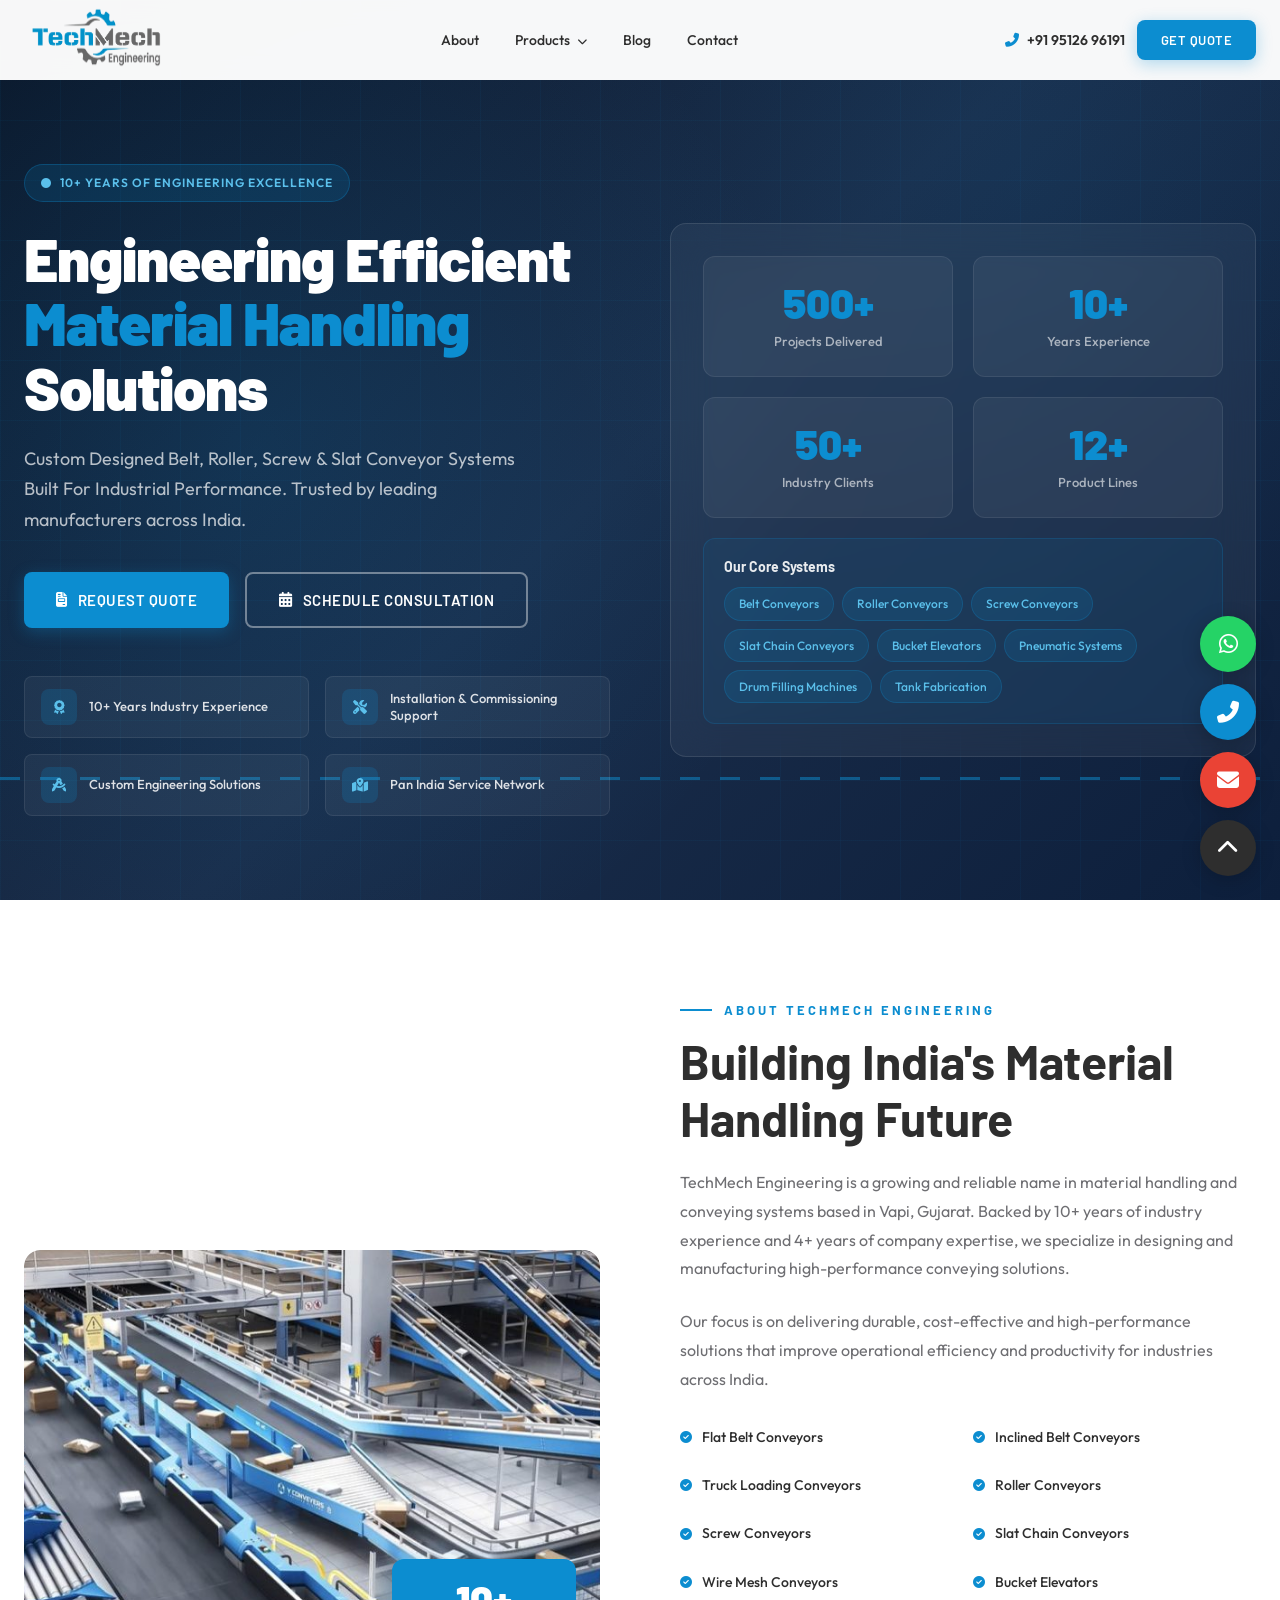
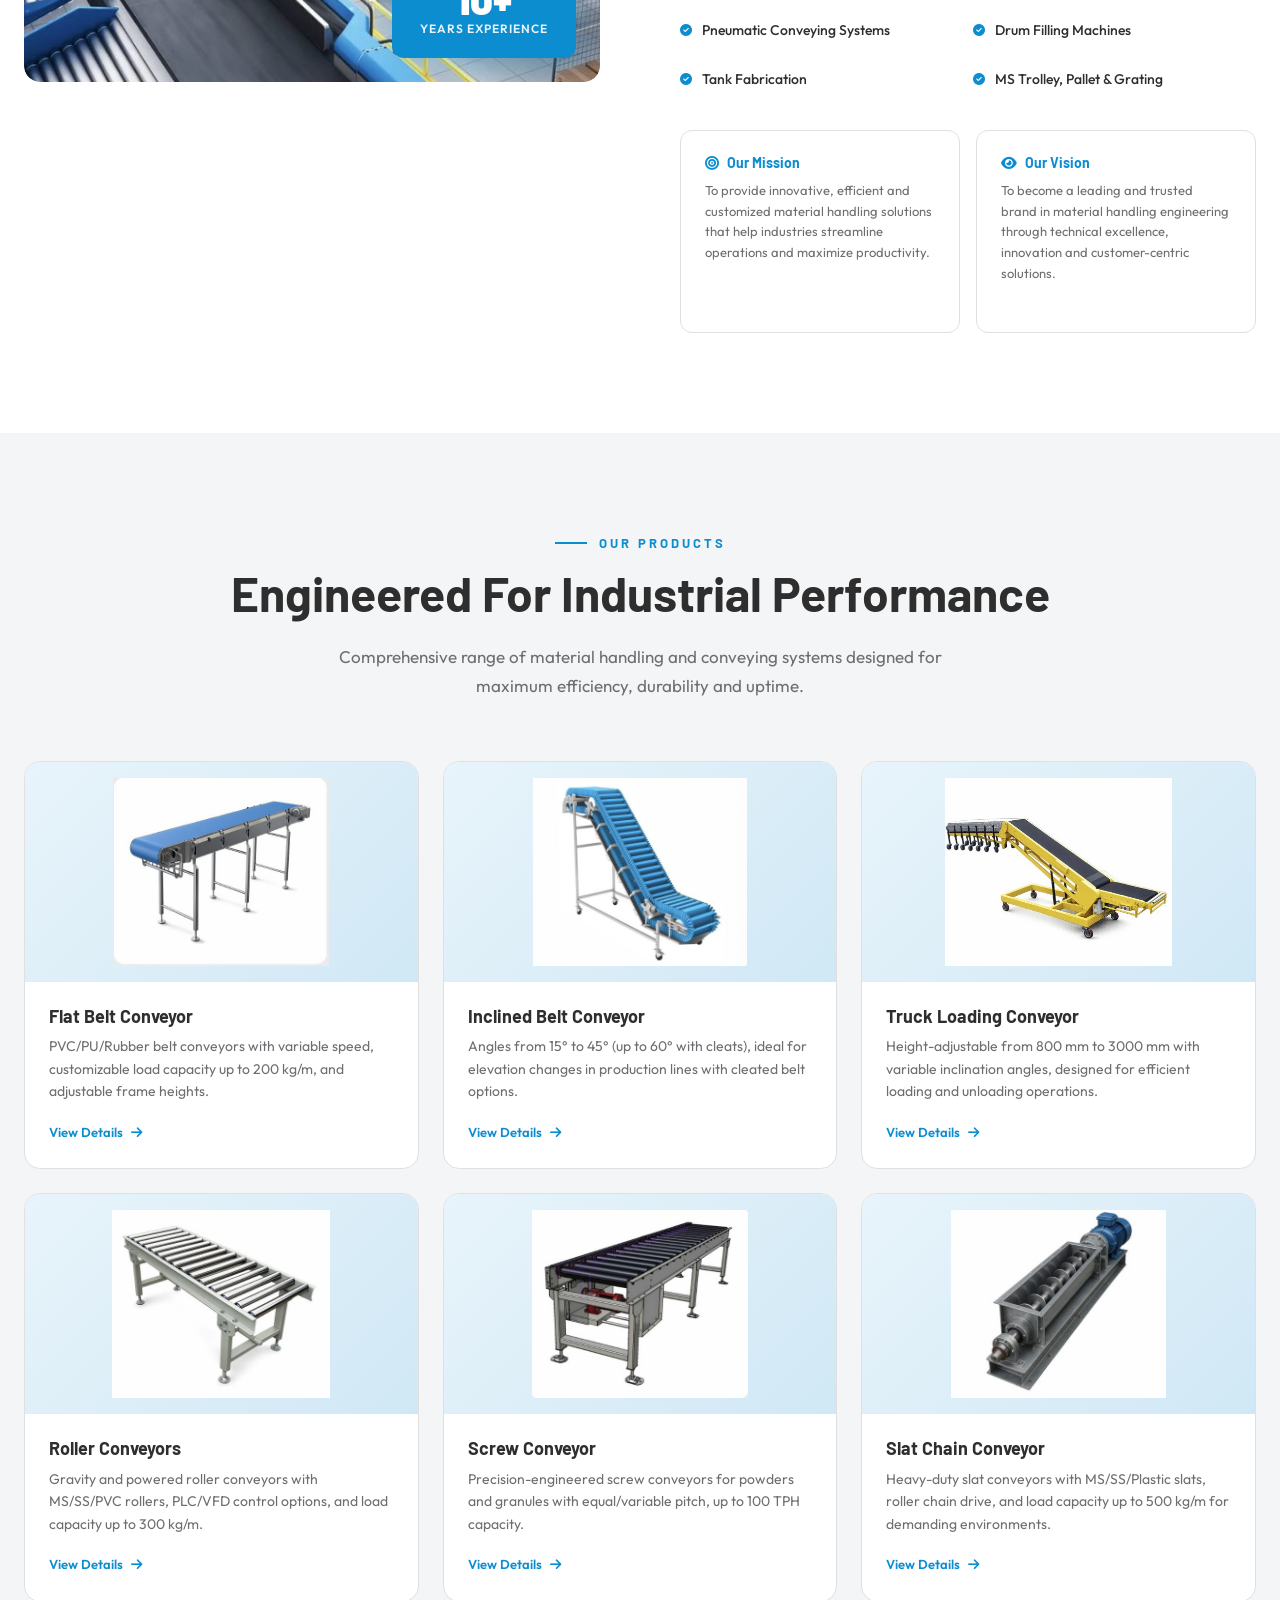
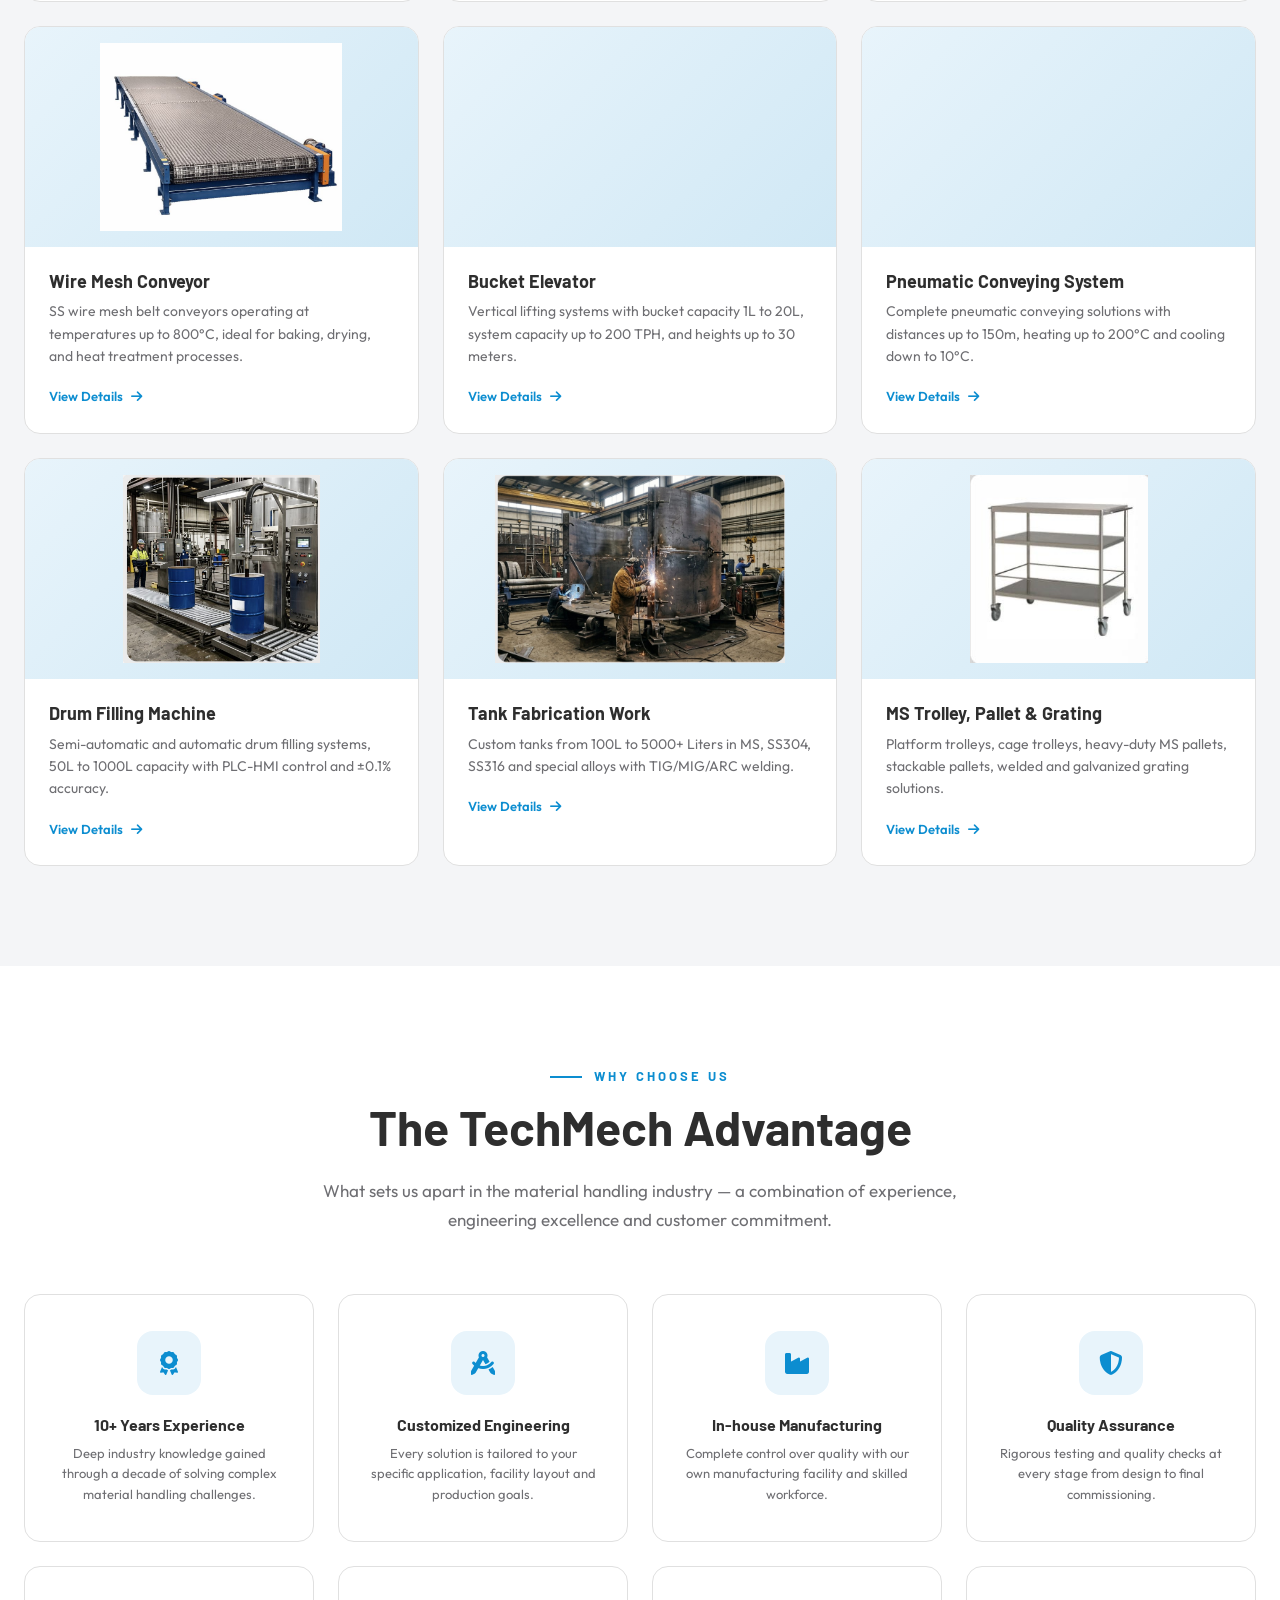
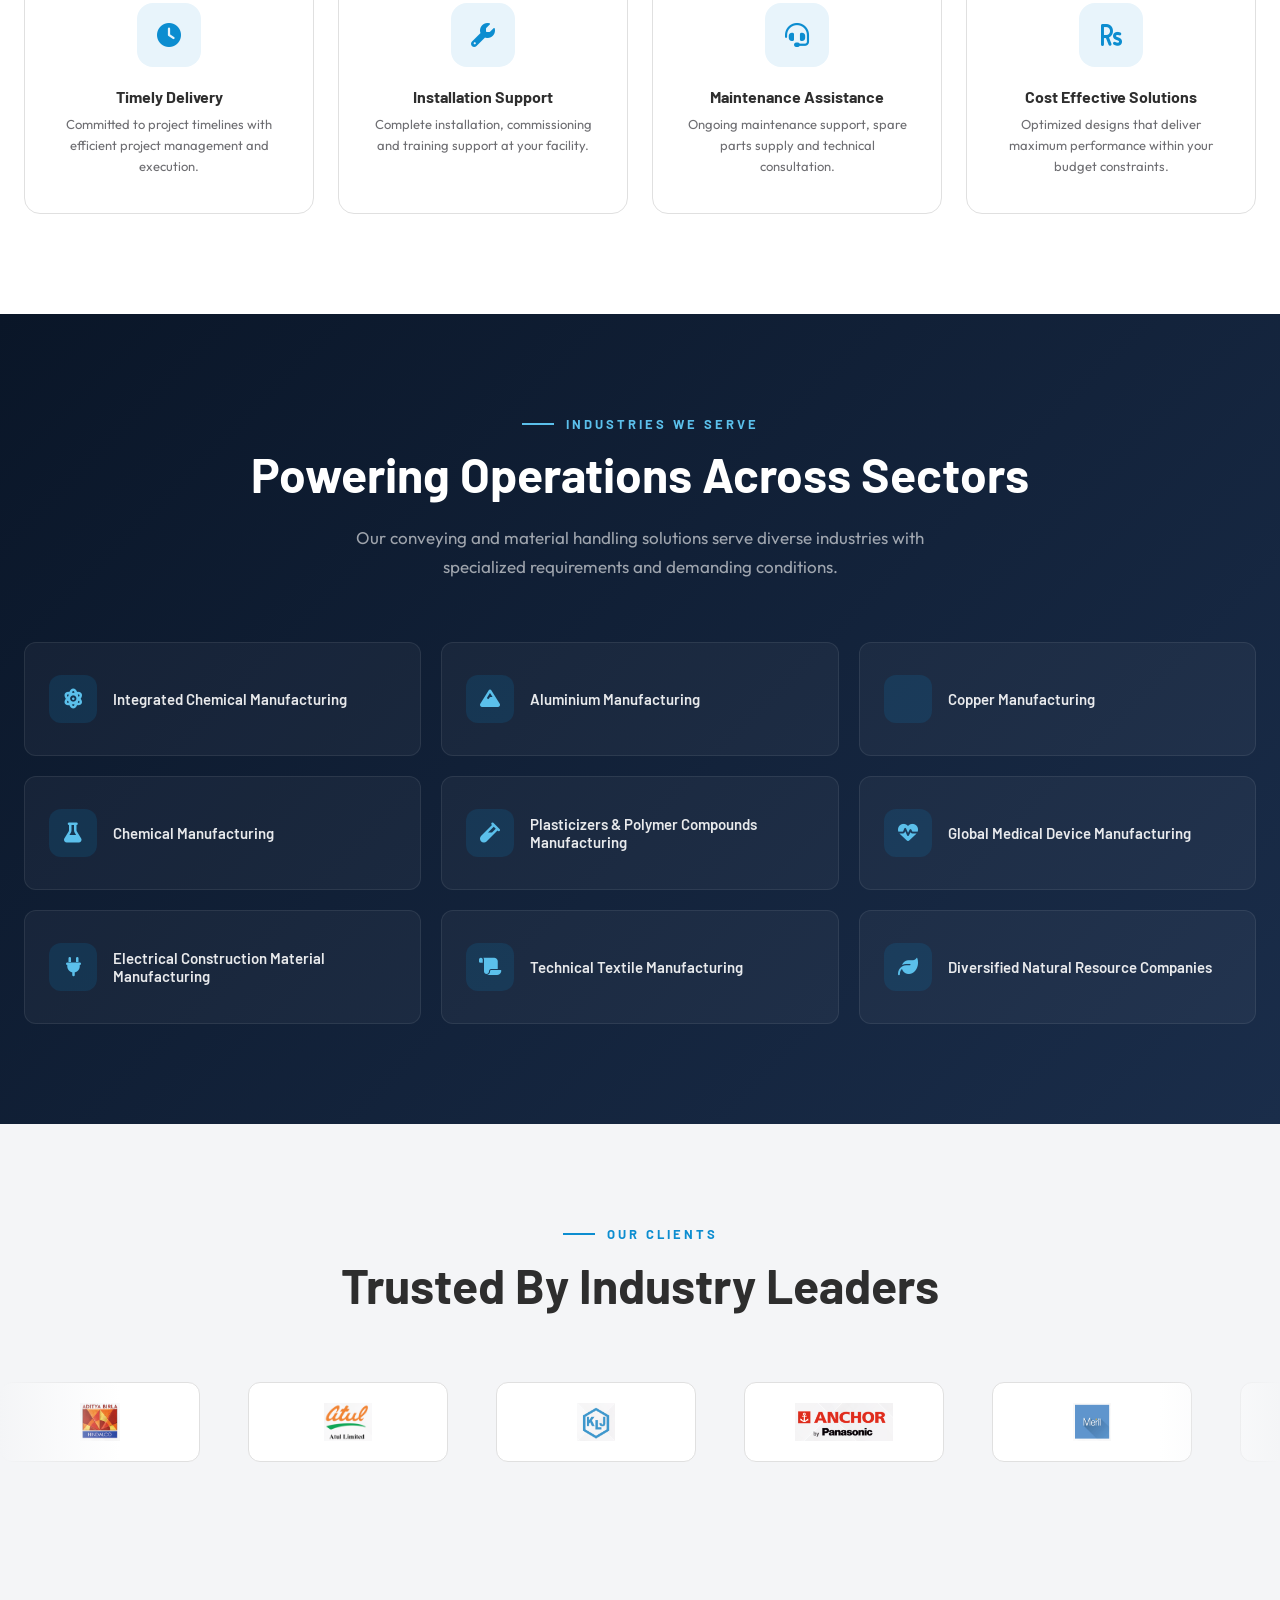
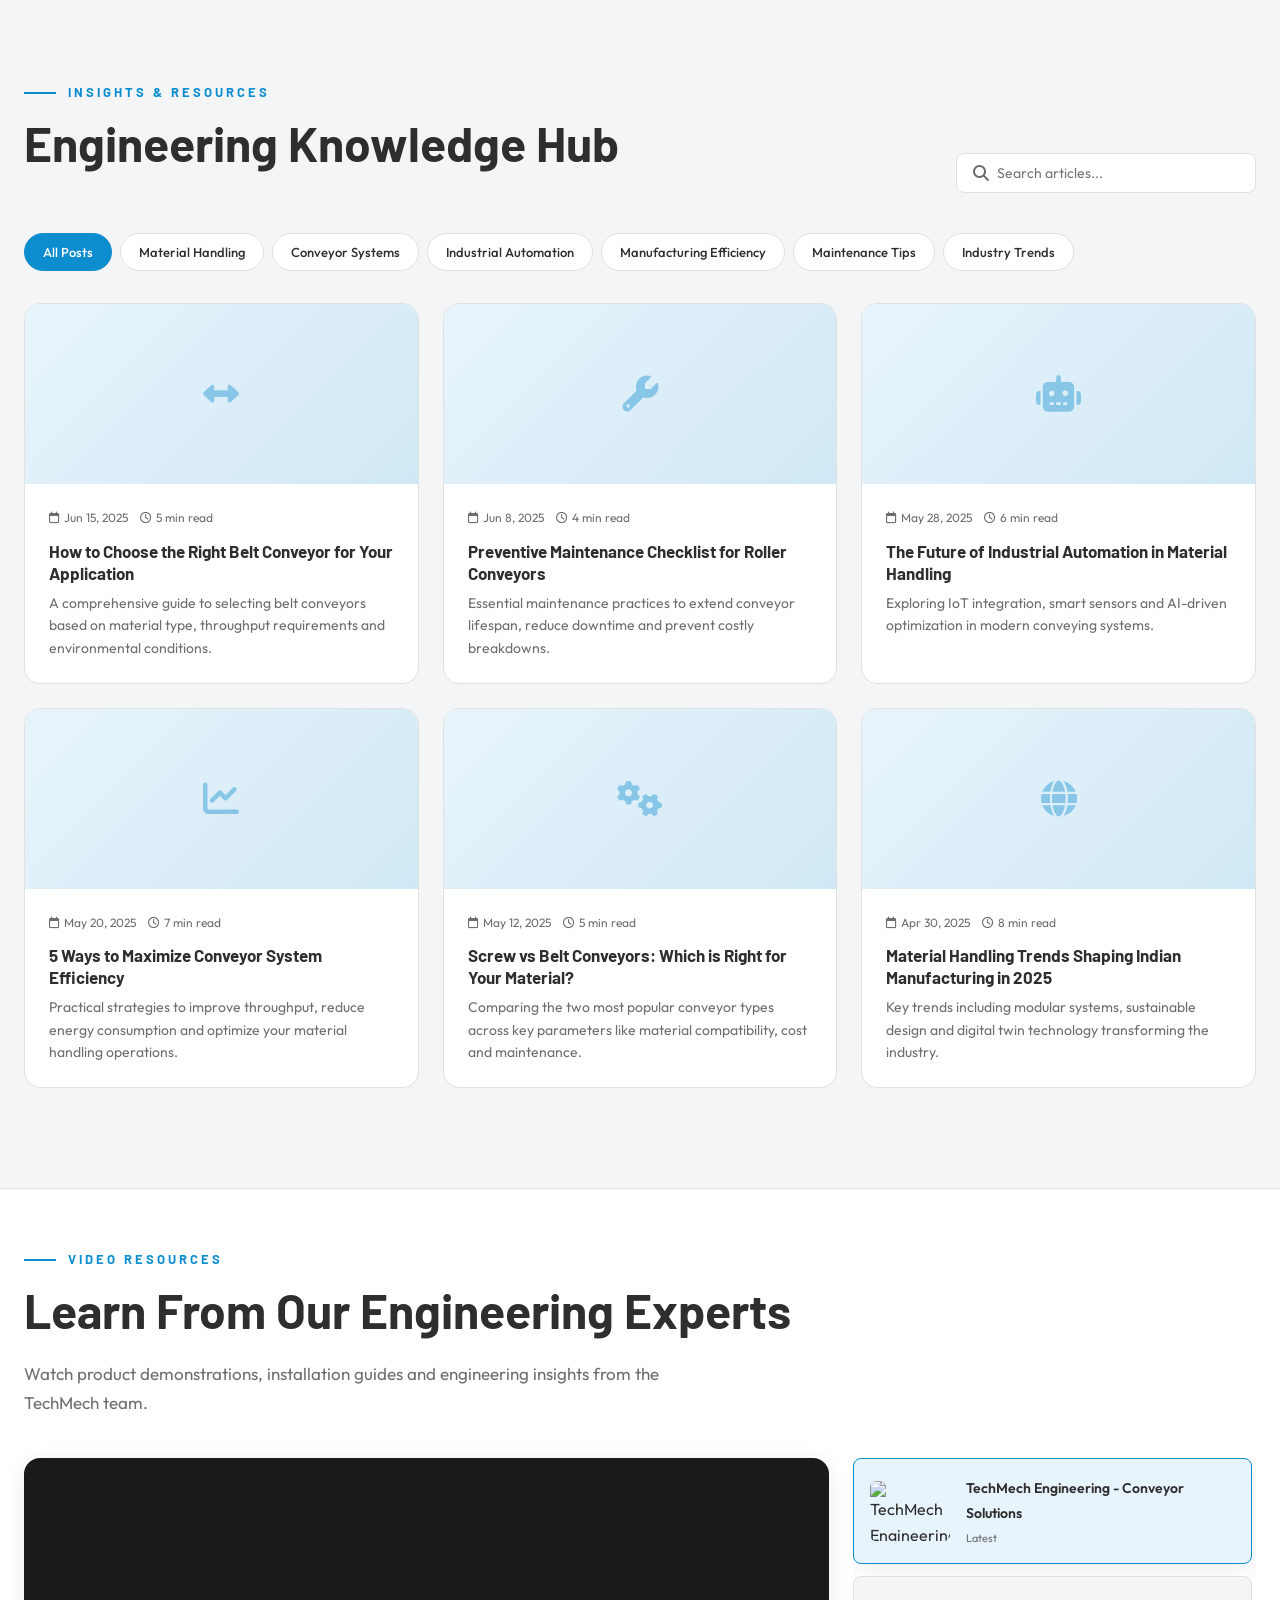
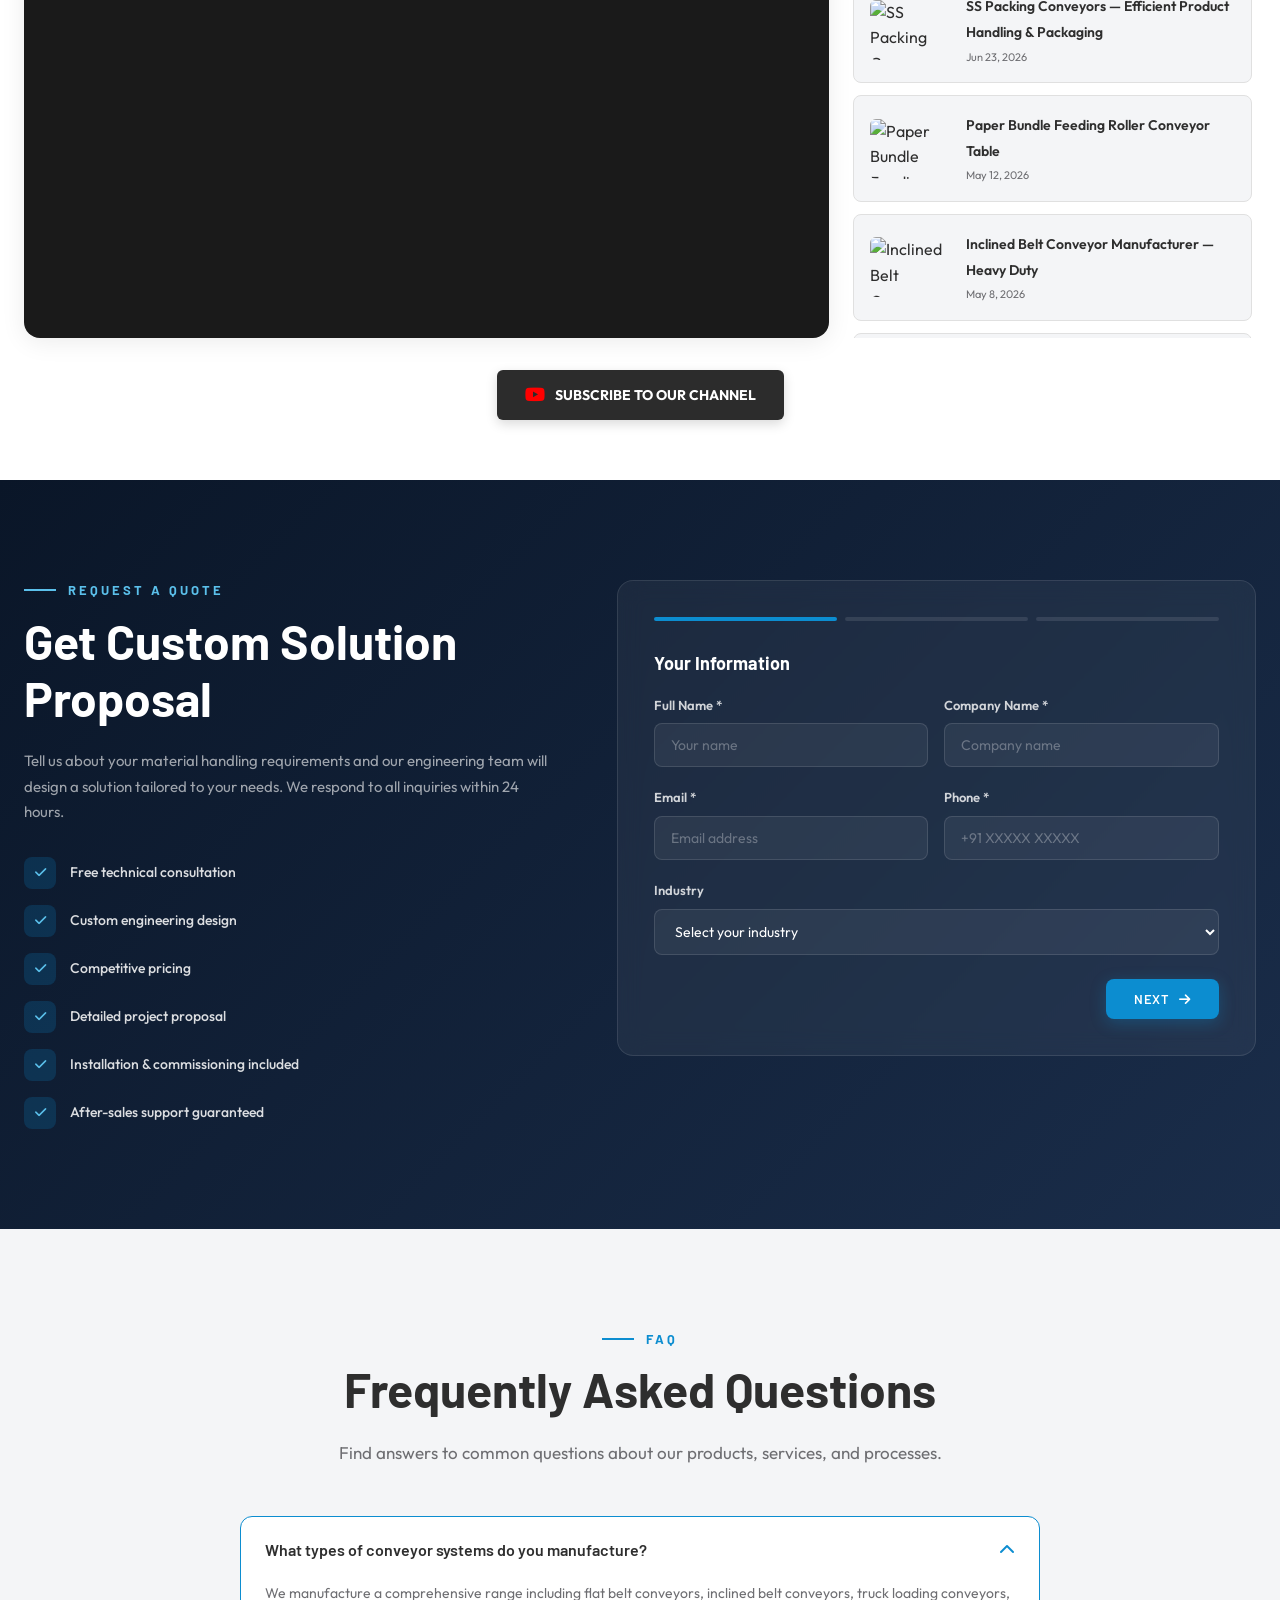
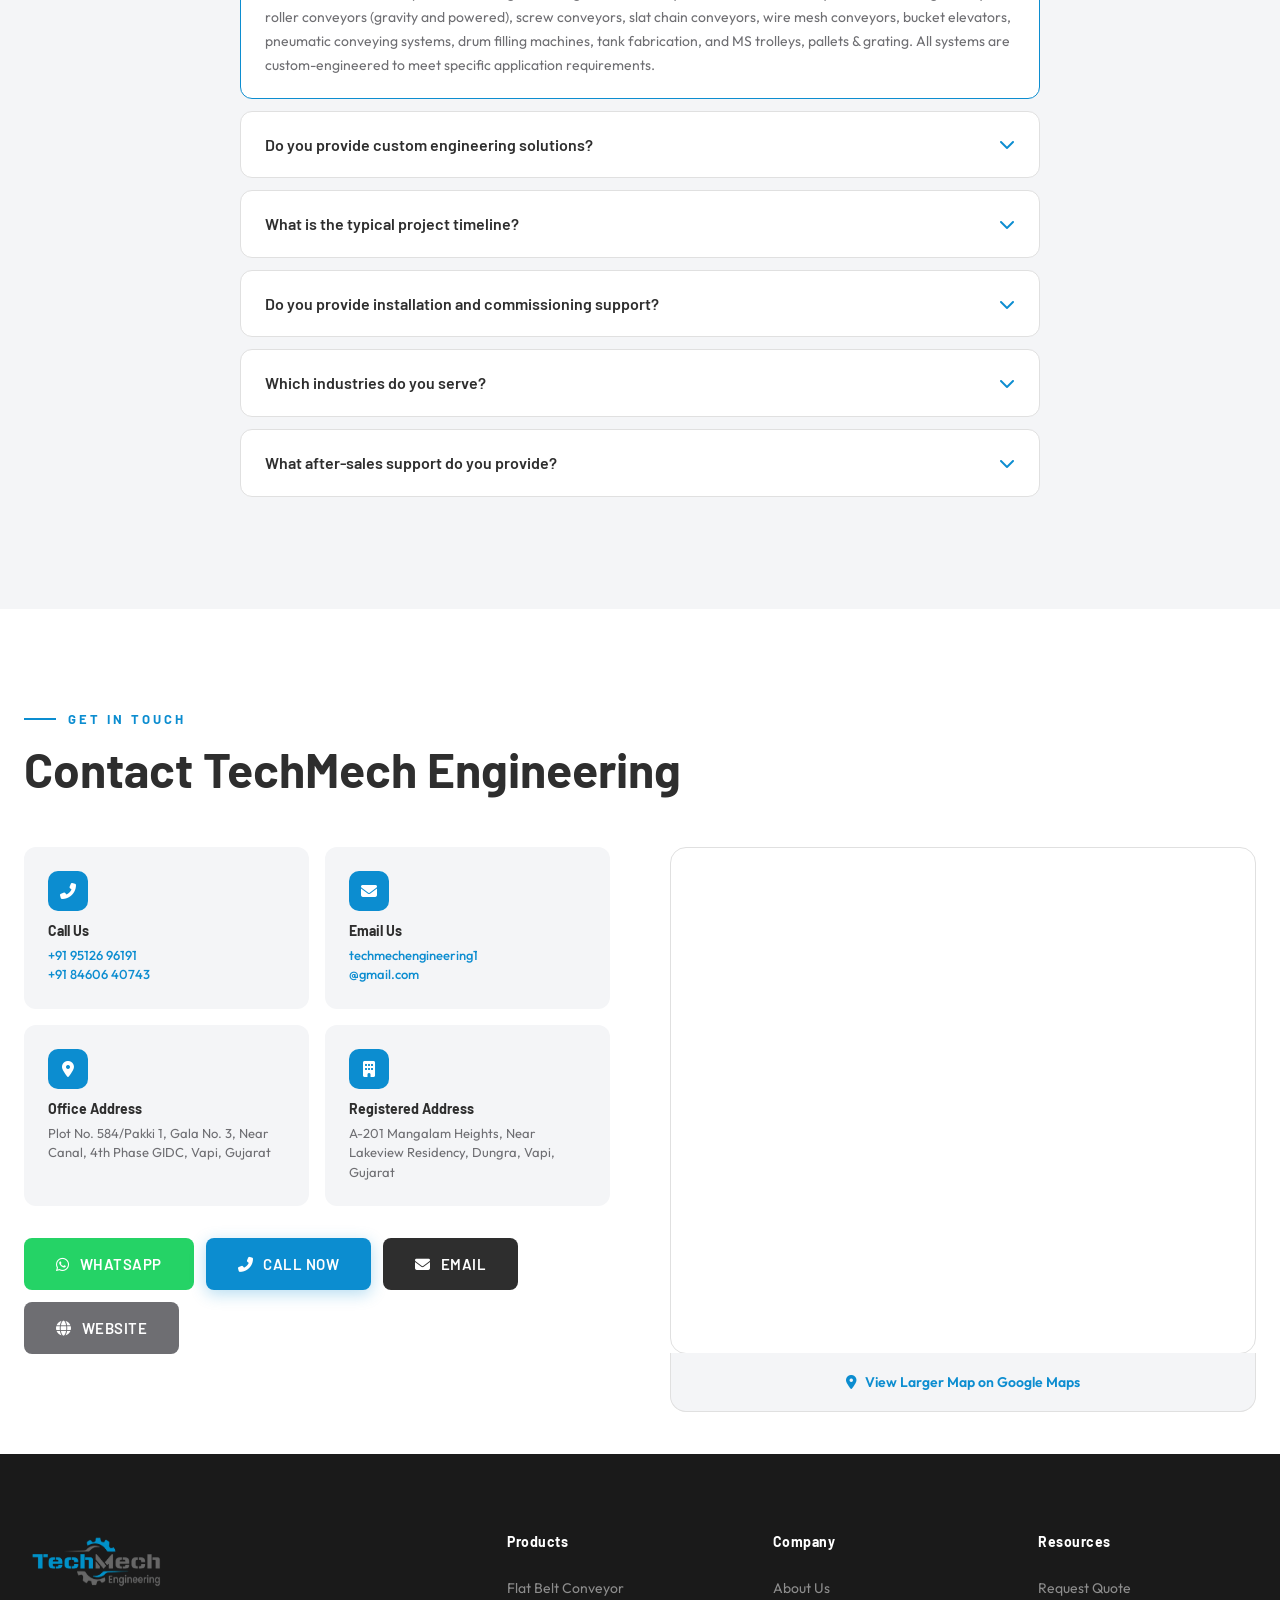
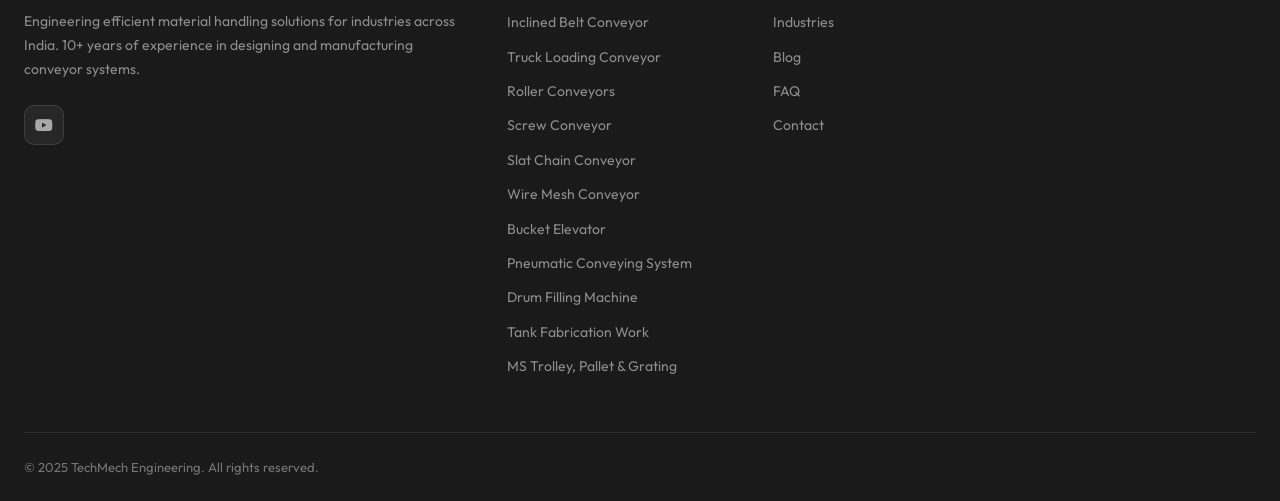
==== index.html @ bc567181 "Add Vercel config; fix quote form backend for Vercel deployment The quote form was wired to Netlify " ====
<!DOCTYPE html>
<html lang="en">
<head>
<meta charset="UTF-8">
<meta name="viewport" content="width=device-width, initial-scale=1.0">
<meta name="description" content="TechMech Engineering - Leading manufacturer of belt, roller, screw & slat conveyor systems. 10+ years experience in material handling solutions. Based in Vapi, Gujarat.">
<meta name="keywords" content="conveyor systems, belt conveyor, roller conveyor, screw conveyor, material handling, industrial automation, Vapi Gujarat">
<title>TechMech Engineering | Efficiency In Every Move | Material Handling Solutions</title>
<link rel="canonical" href="https://www.techmechengineering.co.in/">
<meta property="og:type" content="website">
<meta property="og:title" content="TechMech Engineering | Efficiency In Every Move | Material Handling Solutions">
<meta property="og:description" content="Leading manufacturer of belt, roller, screw & slat conveyor systems. 10+ years experience in material handling solutions. Based in Vapi, Gujarat.">
<meta property="og:url" content="https://www.techmechengineering.co.in/">
<meta property="og:image" content="https://www.techmechengineering.co.in/images/about.jpg">
<meta property="og:site_name" content="TechMech Engineering">
<meta name="twitter:card" content="summary_large_image">
<meta name="twitter:title" content="TechMech Engineering | Efficiency In Every Move | Material Handling Solutions">
<meta name="twitter:description" content="Leading manufacturer of belt, roller, screw & slat conveyor systems. 10+ years experience in material handling solutions. Based in Vapi, Gujarat.">
<meta name="twitter:image" content="https://www.techmechengineering.co.in/images/about.jpg">
<link rel="icon" type="image/x-icon" href="favicon.ico">
<link rel="icon" type="image/png" sizes="32x32" href="favicon-32x32.png">
<link rel="icon" type="image/png" sizes="16x16" href="favicon-16x16.png">
<link rel="apple-touch-icon" sizes="180x180" href="apple-touch-icon.png">
<link rel="preconnect" href="https://fonts.googleapis.com">
<link rel="preconnect" href="https://fonts.gstatic.com" crossorigin>
<link href="https://fonts.googleapis.com/css2?family=Barlow:wght@400;500;600;700;800;900&family=Outfit:wght@300;400;500;600;700&display=swap" rel="stylesheet">
<link rel="stylesheet" href="https://cdnjs.cloudflare.com/ajax/libs/font-awesome/6.5.1/css/all.min.css">
<script type="application/ld+json">
{
  "@context": "https://schema.org",
  "@type": "Organization",
  "name": "TechMech Engineering",
  "url": "https://www.techmechengineering.co.in",
  "logo": "https://www.techmechengineering.co.in/images/logo.png",
  "description": "Manufacturer of material handling and conveying systems",
  "address": {
    "@type": "PostalAddress",
    "streetAddress": "Plot No. 584/Pakki 1, Gala No. 3, Near Canal, 4th Phase GIDC",
    "addressLocality": "Vapi",
    "addressRegion": "Gujarat",
    "addressCountry": "IN"
  },
  "contactPoint": {
    "@type": "ContactPoint",
    "telephone": "+91-9512696191",
    "contactType": "sales",
    "email": "techmechengineering1@gmail.com"
  },
  "sameAs": [
    "https://youtube.com/@techmechengineering-1"
  ]
}
</script>
<style>
:root{--primary:#0C8DD0;--primary-dark:#0a7ab5;--primary-light:#e8f4fb;--secondary:#6E6E72;--light-bg:#F4F5F7;--dark:#2E2E2E;--darker:#1a1a1a;--white:#FFFFFF;--border:#e0e0e0;--shadow:0 4px 24px rgba(0,0,0,.08);--shadow-lg:0 12px 48px rgba(0,0,0,.12);--radius:8px;--radius-lg:16px;--transition:.3s cubic-bezier(.4,0,.2,1);--font-heading:'Barlow',sans-serif;--font-body:'Outfit',sans-serif}
*,*::before,*::after{box-sizing:border-box;margin:0;padding:0}
html{scroll-behavior:smooth;scroll-padding-top:80px}
body{font-family:var(--font-body);color:var(--dark);background:var(--white);line-height:1.6;overflow-x:hidden;-webkit-font-smoothing:antialiased}
img{max-width:100%;display:block}a{text-decoration:none;color:inherit}ul{list-style:none}
h1,h2,h3,h4,h5,h6{font-family:var(--font-heading);font-weight:700;line-height:1.2}
.container{max-width:1280px;margin:0 auto;padding:0 24px}
.section{padding:100px 0}
.section-label{font-family:var(--font-heading);font-size:13px;font-weight:700;letter-spacing:3px;text-transform:uppercase;color:var(--primary);margin-bottom:12px;display:flex;align-items:center;gap:12px}
.section-label::before{content:'';width:32px;height:2px;background:var(--primary)}
.section-title{font-size:clamp(32px,4vw,48px);color:var(--dark);margin-bottom:20px}
.section-desc{font-size:17px;color:var(--secondary);max-width:640px;line-height:1.7}
.btn{display:inline-flex;align-items:center;gap:10px;padding:14px 32px;font-family:var(--font-heading);font-size:15px;font-weight:600;letter-spacing:.5px;border:none;border-radius:var(--radius);cursor:pointer;transition:var(--transition);text-transform:uppercase}
.btn-primary{background:var(--primary);color:var(--white);box-shadow:0 4px 16px rgba(12,141,208,.3)}
.btn-primary:hover{background:var(--primary-dark);transform:translateY(-2px);box-shadow:0 8px 24px rgba(12,141,208,.4)}
.btn-outline{background:transparent;color:var(--white);border:2px solid rgba(255,255,255,.4)}
.btn-outline:hover{background:rgba(255,255,255,.1);border-color:var(--white)}
.btn-dark{background:var(--dark);color:var(--white)}.btn-dark:hover{background:var(--darker);transform:translateY(-2px)}
@keyframes fadeInUp{from{opacity:0;transform:translateY(40px)}to{opacity:1;transform:translateY(0)}}
@keyframes slideInLeft{from{opacity:0;transform:translateX(-60px)}to{opacity:1;transform:translateX(0)}}
@keyframes slideInRight{from{opacity:0;transform:translateX(60px)}to{opacity:1;transform:translateX(0)}}
@keyframes conveyorMove{from{background-position:0 0}to{background-position:40px 0}}
@keyframes scrollLogos{0%{transform:translateX(0)}100%{transform:translateX(-50%)}}
.reveal{opacity:0;transform:translateY(40px);transition:opacity .8s ease,transform .8s ease}.reveal.active{opacity:1;transform:translateY(0)}
.skip-link{position:absolute;left:-9999px;top:0;background:var(--primary);color:#fff;padding:12px 20px;z-index:2000;border-radius:0 0 8px 0;font-family:var(--font-heading);font-weight:600}.skip-link:focus{left:0}

/* HEADER */
.header{position:fixed;top:0;left:0;right:0;z-index:1000;background:rgba(255,255,255,.97);backdrop-filter:blur(12px);border-bottom:1px solid transparent;transition:var(--transition);height:80px}
.header.scrolled{border-bottom-color:var(--border);box-shadow:0 2px 20px rgba(0,0,0,.06)}
.header-inner{display:flex;align-items:center;justify-content:space-between;height:80px;max-width:1280px;margin:0 auto;padding:0 24px}
.logo{display:flex;align-items:center;gap:12px}
.logo-icon{width:44px;height:44px;background:var(--primary);border-radius:8px;display:flex;align-items:center;justify-content:center;position:relative;overflow:hidden}
.logo-icon::after{content:'';position:absolute;bottom:0;left:0;right:0;height:4px;background:repeating-linear-gradient(90deg,var(--white) 0px,var(--white) 4px,transparent 4px,transparent 8px);animation:conveyorMove 1s linear infinite}
.logo-icon i{color:white;font-size:20px;z-index:1}
.logo-text{display:flex;flex-direction:column}
.logo-name{font-family:var(--font-heading);font-size:20px;font-weight:800;color:var(--dark);letter-spacing:-.5px;line-height:1.1}
.logo-tagline{font-size:10px;font-weight:600;letter-spacing:2px;text-transform:uppercase;color:var(--primary)}
.nav-links{display:flex;align-items:center;gap:4px}
.nav-links a{padding:8px 16px;font-size:14px;font-weight:500;color:var(--dark);border-radius:6px;transition:var(--transition);position:relative}
.nav-links a:hover{color:var(--primary);background:var(--primary-light)}
.nav-links .dropdown{position:relative}
.nav-links .dropdown-menu{position:absolute;top:100%;left:0;min-width:240px;background:var(--white);border-radius:var(--radius);box-shadow:var(--shadow-lg);padding:8px;opacity:0;visibility:hidden;transform:translateY(8px);transition:var(--transition);border:1px solid var(--border)}
.nav-links .dropdown:hover .dropdown-menu{opacity:1;visibility:visible;transform:translateY(0)}
.dropdown-menu a{display:flex;align-items:center;gap:10px;padding:10px 14px;font-size:13px;border-radius:6px}
.dropdown-menu a i{color:var(--primary);width:18px}
.header-cta{display:flex;align-items:center;gap:12px}
.header-cta .btn{padding:10px 24px;font-size:13px}
.header-phone{display:flex;align-items:center;gap:8px;font-size:14px;font-weight:600;color:var(--dark)}
.header-phone i{color:var(--primary)}
.mobile-toggle{display:none;background:none;border:none;font-size:24px;color:var(--dark);cursor:pointer}
.mobile-menu{display:none;position:fixed;top:80px;left:0;right:0;bottom:0;background:var(--white);z-index:999;padding:24px;overflow-y:auto}
.mobile-menu.active{display:block}
.mobile-menu a{display:block;padding:14px 0;font-size:16px;font-weight:500;border-bottom:1px solid var(--border)}

/* HERO */
.hero{position:relative;min-height:100vh;display:flex;align-items:center;background:linear-gradient(135deg,#0a1628 0%,#1a2d4a 50%,#0d1f3c 100%);overflow:hidden;padding-top:80px}
.hero-bg-pattern{position:absolute;inset:0;background-image:radial-gradient(circle at 20% 50%,rgba(12,141,208,.15) 0%,transparent 50%),radial-gradient(circle at 80% 20%,rgba(12,141,208,.08) 0%,transparent 40%)}
.hero-grid-lines{position:absolute;inset:0;background-image:linear-gradient(rgba(12,141,208,.05) 1px,transparent 1px),linear-gradient(90deg,rgba(12,141,208,.05) 1px,transparent 1px);background-size:60px 60px}
.hero-conveyor-line{position:absolute;bottom:120px;left:0;right:0;height:3px;background:repeating-linear-gradient(90deg,var(--primary) 0px,var(--primary) 20px,transparent 20px,transparent 40px);opacity:.3;animation:conveyorMove 2s linear infinite}
.hero-conveyor-line:nth-child(2){bottom:130px;opacity:.15;animation-duration:3s}
.hero-content{position:relative;z-index:2;max-width:1280px;margin:0 auto;padding:0 24px;display:grid;grid-template-columns:1fr 1fr;gap:60px;align-items:center}
.hero-text{animation:slideInLeft 1s ease forwards}
.hero-badge{display:inline-flex;align-items:center;gap:8px;background:rgba(12,141,208,.15);border:1px solid rgba(12,141,208,.3);padding:8px 16px;border-radius:50px;font-size:12px;font-weight:600;color:#5bc0eb;letter-spacing:1px;text-transform:uppercase;margin-bottom:24px}
.hero-badge i{font-size:10px}
.hero h1{font-size:clamp(36px,5vw,60px);font-weight:900;color:var(--white);line-height:1.08;margin-bottom:24px;letter-spacing:-1px}
.hero h1 span{color:var(--primary)}
.hero-sub{font-size:18px;color:rgba(255,255,255,.7);line-height:1.7;margin-bottom:36px;max-width:520px}
.hero-btns{display:flex;gap:16px;flex-wrap:wrap;margin-bottom:48px}
.hero-trust{display:grid;grid-template-columns:repeat(2,1fr);gap:16px}
.trust-item{display:flex;align-items:center;gap:12px;padding:12px 16px;background:rgba(255,255,255,.05);border:1px solid rgba(255,255,255,.08);border-radius:var(--radius);transition:var(--transition)}
.trust-item:hover{background:rgba(12,141,208,.1);border-color:rgba(12,141,208,.3)}
.trust-item i{width:36px;height:36px;display:flex;align-items:center;justify-content:center;background:rgba(12,141,208,.2);border-radius:8px;color:#5bc0eb;font-size:14px;flex-shrink:0}
.trust-item span{font-size:13px;font-weight:500;color:rgba(255,255,255,.85);line-height:1.3}
.hero-visual{position:relative;animation:slideInRight 1s ease forwards}
.hero-visual-card{background:rgba(255,255,255,.05);border:1px solid rgba(255,255,255,.1);border-radius:var(--radius-lg);padding:32px;backdrop-filter:blur(20px)}
.hero-stats{display:grid;grid-template-columns:1fr 1fr;gap:20px}
.stat-card{background:rgba(255,255,255,.05);border:1px solid rgba(255,255,255,.08);border-radius:12px;padding:24px;text-align:center;transition:var(--transition)}
.stat-card:hover{background:rgba(12,141,208,.1);transform:translateY(-4px)}
.stat-number{font-family:var(--font-heading);font-size:42px;font-weight:900;color:var(--primary);line-height:1;margin-bottom:8px}
.stat-label{font-size:13px;color:rgba(255,255,255,.6);font-weight:500}
.hero-equipment{margin-top:20px;padding:20px;background:rgba(12,141,208,.08);border:1px solid rgba(12,141,208,.2);border-radius:12px}
.hero-equipment h4{font-size:14px;color:rgba(255,255,255,.9);margin-bottom:12px}
.equipment-tags{display:flex;flex-wrap:wrap;gap:8px}
.equipment-tag{padding:6px 14px;background:rgba(12,141,208,.15);border:1px solid rgba(12,141,208,.25);border-radius:50px;font-size:12px;font-weight:500;color:#5bc0eb}

/* ABOUT */
.about{background:var(--white)}
.about-grid{display:grid;grid-template-columns:1fr 1fr;gap:80px;align-items:center}
.about-image{position:relative;border-radius:var(--radius-lg);overflow:hidden}
.about-img-placeholder{width:100%;aspect-ratio:4/3;background:linear-gradient(135deg,#e8f4fb 0%,#d0e8f5 100%);display:flex;flex-direction:column;align-items:center;justify-content:center;gap:16px;border-radius:var(--radius-lg)}
.about-img-placeholder i{font-size:64px;color:var(--primary);opacity:.5}
.about-img-placeholder span{font-size:14px;color:var(--secondary);font-weight:500}
.about-experience{position:absolute;bottom:24px;right:24px;background:var(--primary);color:var(--white);padding:20px 28px;border-radius:12px;text-align:center;box-shadow:0 8px 32px rgba(12,141,208,.3)}
.about-experience .number{font-family:var(--font-heading);font-size:40px;font-weight:900;line-height:1}
.about-experience .label{font-size:12px;font-weight:600;letter-spacing:1px;text-transform:uppercase;opacity:.9}
.about-content p{font-size:16px;color:var(--secondary);line-height:1.8;margin-bottom:24px}
.about-products{display:grid;grid-template-columns:1fr 1fr;gap:10px;margin:24px 0 32px}
.about-product-item{display:flex;align-items:center;gap:10px;font-size:14px;font-weight:500;color:var(--dark);padding:8px 0}
.about-product-item i{color:var(--primary);font-size:12px}
.mv-cards{display:grid;grid-template-columns:1fr 1fr;gap:16px;margin-top:32px}
.mv-card{padding:24px;border-radius:12px;border:1px solid var(--border);transition:var(--transition)}
.mv-card:hover{border-color:var(--primary);box-shadow:0 4px 20px rgba(12,141,208,.1)}
.mv-card h4{font-size:14px;font-weight:700;color:var(--primary);margin-bottom:8px;display:flex;align-items:center;gap:8px}
.mv-card p{font-size:13px;color:var(--secondary);line-height:1.6}

/* PRODUCTS */
.products{background:var(--light-bg)}
.products-header{text-align:center;margin-bottom:60px}
.products-header .section-label{justify-content:center}
.products-header .section-desc{margin:0 auto}
.products-grid{display:grid;grid-template-columns:repeat(3,1fr);gap:24px}
.product-card{background:var(--white);border-radius:var(--radius-lg);overflow:hidden;border:1px solid var(--border);transition:var(--transition);cursor:pointer}
.product-card:hover{transform:translateY(-8px);box-shadow:var(--shadow-lg);border-color:var(--primary)}
.product-img{height:220px;background:linear-gradient(135deg,#e8f4fb,#d0e8f5);display:flex;align-items:center;justify-content:center;position:relative;overflow:hidden;padding:16px}
.product-img img{width:100%;height:100%;object-fit:contain}
.product-img i{font-size:48px;color:var(--primary);opacity:.6}
.product-img::after{content:'';position:absolute;bottom:0;left:0;right:0;height:4px;background:repeating-linear-gradient(90deg,var(--primary) 0px,var(--primary) 8px,transparent 8px,transparent 16px);opacity:0;transition:var(--transition)}
.product-card:hover .product-img::after{opacity:1;animation:conveyorMove 1s linear infinite}
.product-info{padding:24px}
.product-info h3{font-size:18px;font-weight:700;margin-bottom:8px;color:var(--dark)}
.product-info p{font-size:14px;color:var(--secondary);line-height:1.6;margin-bottom:16px}
.product-link{display:inline-flex;align-items:center;gap:8px;font-size:13px;font-weight:600;color:var(--primary);transition:var(--transition)}
.product-link:hover{gap:12px}

/* WHY CHOOSE */
.why-choose{background:var(--white)}
.why-header{text-align:center;margin-bottom:60px}
.why-header .section-label{justify-content:center}
.why-header .section-desc{margin:0 auto}
.why-grid{display:grid;grid-template-columns:repeat(4,1fr);gap:24px}
.why-card{padding:36px 28px;border-radius:var(--radius-lg);border:1px solid var(--border);text-align:center;transition:var(--transition);position:relative;overflow:hidden}
.why-card::before{content:'';position:absolute;top:0;left:0;right:0;height:3px;background:var(--primary);transform:scaleX(0);transition:var(--transition)}
.why-card:hover::before{transform:scaleX(1)}
.why-card:hover{transform:translateY(-6px);box-shadow:var(--shadow-lg);border-color:transparent}
.why-icon{width:64px;height:64px;margin:0 auto 20px;background:var(--primary-light);border-radius:16px;display:flex;align-items:center;justify-content:center;font-size:24px;color:var(--primary);transition:var(--transition)}
.why-card:hover .why-icon{background:var(--primary);color:var(--white);transform:scale(1.1)}
.why-card h3{font-size:16px;font-weight:700;margin-bottom:8px;color:var(--dark)}
.why-card p{font-size:13px;color:var(--secondary);line-height:1.6}

/* INDUSTRIES */
.industries{background:linear-gradient(135deg,#0a1628,#1a2d4a);position:relative}
.industries .section-label{color:#5bc0eb}.industries .section-label::before{background:#5bc0eb}
.industries .section-title{color:var(--white)}
.industries .section-desc{color:rgba(255,255,255,.6)}
.industries-header{text-align:center;margin-bottom:60px}
.industries-header .section-label{justify-content:center}
.industries-header .section-desc{margin:0 auto}
.industries-grid{display:grid;grid-template-columns:repeat(3,1fr);gap:20px}
.industry-card{padding:32px 24px;background:rgba(255,255,255,.04);border:1px solid rgba(255,255,255,.08);border-radius:12px;display:flex;align-items:center;gap:16px;transition:var(--transition)}
.industry-card:hover{background:rgba(12,141,208,.1);border-color:rgba(12,141,208,.3);transform:translateX(8px)}
.industry-icon{width:48px;height:48px;background:rgba(12,141,208,.15);border-radius:12px;display:flex;align-items:center;justify-content:center;font-size:20px;color:#5bc0eb;flex-shrink:0}
.industry-card h3{font-size:15px;font-weight:600;color:rgba(255,255,255,.9)}

/* CLIENTS */
.clients{background:var(--light-bg);overflow:hidden}
.clients-header{text-align:center;margin-bottom:48px}
.clients-header .section-label{justify-content:center}
.logo-scroll{overflow:hidden;position:relative;padding:20px 0}
.logo-scroll::before,.logo-scroll::after{content:'';position:absolute;top:0;bottom:0;width:120px;z-index:2}
.logo-scroll::before{left:0;background:linear-gradient(90deg,var(--light-bg),transparent)}
.logo-scroll::after{right:0;background:linear-gradient(-90deg,var(--light-bg),transparent)}
.logo-track{display:flex;gap:48px;animation:scrollLogos 30s linear infinite;width:max-content}
.client-logo{display:flex;align-items:center;justify-content:center;padding:20px 40px;background:var(--white);border:1px solid var(--border);border-radius:12px;min-width:200px;height:80px;font-family:var(--font-heading);font-size:15px;font-weight:700;color:var(--secondary);transition:var(--transition);white-space:nowrap}
.client-logo:hover{border-color:var(--primary);color:var(--primary)}
.client-logo-img{max-width:100%;max-height:100%;object-fit:contain}

/* CASE STUDIES */
.case-studies{background:var(--white)}
.case-header{text-align:center;margin-bottom:60px}
.case-header .section-label{justify-content:center}
.case-header .section-desc{margin:0 auto}
.cases-grid{display:grid;grid-template-columns:repeat(3,1fr);gap:24px}
.case-card{border-radius:var(--radius-lg);overflow:hidden;border:1px solid var(--border);transition:var(--transition)}
.case-card:hover{transform:translateY(-6px);box-shadow:var(--shadow-lg)}
.case-img{height:180px;background:linear-gradient(135deg,var(--primary-light),#c8e0ef);display:flex;align-items:center;justify-content:center}
.case-img i{font-size:40px;color:var(--primary);opacity:.5}
.case-body{padding:24px}
.case-industry{display:inline-block;padding:4px 12px;background:var(--primary-light);color:var(--primary);font-size:11px;font-weight:700;letter-spacing:1px;text-transform:uppercase;border-radius:50px;margin-bottom:12px}
.case-body h3{font-size:18px;font-weight:700;margin-bottom:12px;color:var(--dark)}
.case-body p{font-size:14px;color:var(--secondary);line-height:1.6;margin-bottom:16px}
.case-metrics{display:flex;gap:20px}
.case-metric{text-align:center}
.case-metric .value{font-family:var(--font-heading);font-size:22px;font-weight:800;color:var(--primary)}
.case-metric .label{font-size:11px;color:var(--secondary)}

/* BLOG */
.blog{background:var(--light-bg)}
.blog-header{display:flex;justify-content:space-between;align-items:flex-end;margin-bottom:40px;flex-wrap:wrap;gap:20px}
.blog-search{display:flex;align-items:center;gap:8px;background:var(--white);border:1px solid var(--border);border-radius:var(--radius);padding:10px 16px;width:300px}
.blog-search input{border:none;outline:none;font-family:var(--font-body);font-size:14px;flex:1;background:transparent}
.blog-search i{color:var(--secondary)}
.blog-categories{display:flex;gap:8px;margin-bottom:32px;flex-wrap:wrap}
.blog-cat{padding:8px 18px;background:var(--white);border:1px solid var(--border);border-radius:50px;font-size:13px;font-weight:500;cursor:pointer;transition:var(--transition)}
.blog-cat:hover,.blog-cat.active{background:var(--primary);color:var(--white);border-color:var(--primary)}
.blog-grid{display:grid;grid-template-columns:repeat(3,1fr);gap:24px}
.blog-card{background:var(--white);border-radius:var(--radius-lg);overflow:hidden;border:1px solid var(--border);transition:var(--transition)}
.blog-card:hover{transform:translateY(-4px);box-shadow:var(--shadow)}
.blog-thumb{height:180px;background:linear-gradient(135deg,#e8f4fb,#d0e8f5);display:flex;align-items:center;justify-content:center}
.blog-thumb i{font-size:36px;color:var(--primary);opacity:.4}
.blog-body{padding:24px}
.blog-meta{display:flex;align-items:center;gap:12px;font-size:12px;color:var(--secondary);margin-bottom:12px}
.blog-meta span{display:flex;align-items:center;gap:4px}
.blog-body h3{font-size:17px;font-weight:700;margin-bottom:8px;color:var(--dark);line-height:1.3}
.blog-body p{font-size:14px;color:var(--secondary);line-height:1.6}

/* YOUTUBE */
/* ==========================================
  ADDED: ADAPTIVE YOUTUBE LAYOUT
  ========================================== */
.youtube-section {
 background-color: var(--white);
 border-top: 1px solid var(--border);
}

.youtube-featured {
 display: grid;
 grid-template-columns: 2fr 1fr;
 gap: 24px;
 margin-bottom: 32px;
}

/* Fluid Responsive Video Framework */
.yt-main {
 position: relative;
 width: 100%;
 padding-top: 56.25%; /* Fixed 16:9 Aspect Ratio Rule */
 background: var(--darker);
 border-radius: var(--radius-lg);
 overflow: hidden;
 box-shadow: var(--shadow);
}

.yt-main iframe {
 position: absolute;
 top: 0;
 left: 0;
 width: 100%;
 height: 100%;
 border: 0;
}

/* Sidebar Custom Mechanics */
.yt-sidebar {
 display: flex;
 flex-direction: column;
 gap: 12px;
 max-height: 480px;
 overflow-y: auto;
 padding-right: 4px;
}

.yt-thumb {
 display: flex;
 align-items: center;
 gap: 16px;
 padding: 16px;
 background: var(--light-bg);
 border: 1px solid var(--border);
 border-radius: var(--radius);
 cursor: pointer;
 transition: var(--transition);
}

.yt-thumb i {
 font-size: 24px;
 color: #ff0000;
 transition: var(--transition);
}

.yt-thumb:hover {
 transform: translateY(-2px);
 border-color: var(--primary);
 background: var(--primary-light);
}

.yt-thumb.active {
 background: var(--primary-light);
 border-color: var(--primary);
 box-shadow: var(--shadow);
}

.yt-thumb-label {
 font-size: 14px;
 font-weight: 600;
 color: var(--dark);
 line-height: 1.4;
}

.yt-subscribe {
 text-align: center;
 margin-top: 32px;
}

/* Scrollbar Interface for Sidebar */
.yt-sidebar::-webkit-scrollbar {
 width: 4px;
}
.yt-sidebar::-webkit-scrollbar-thumb {
 background: var(--secondary);
 border-radius: 2px;
}

/* Responsiveness Override Rules */
@media(max-width: 1024px) {
 .youtube-featured {
   grid-template-columns: 1fr; /* Stacks layout on tabs & phones */
 }
 .yt-sidebar {
   max-height: none;
 }
}
/* QUOTE FORM */
.quote-section{background:linear-gradient(135deg,#0a1628,#1a2d4a);position:relative}
.quote-section .section-label{color:#5bc0eb}.quote-section .section-label::before{background:#5bc0eb}
.quote-section .section-title{color:var(--white)}.quote-section .section-desc{color:rgba(255,255,255,.6)}
.quote-grid{display:grid;grid-template-columns:1fr 1.2fr;gap:60px;align-items:start}
.quote-info h3{font-size:20px;color:var(--white);margin-bottom:16px}
.quote-info p{font-size:15px;color:rgba(255,255,255,.6);line-height:1.7;margin-bottom:32px}
.quote-benefits{display:flex;flex-direction:column;gap:16px}
.quote-benefit{display:flex;align-items:center;gap:14px;font-size:14px;color:rgba(255,255,255,.85);font-weight:500}
.quote-benefit i{width:32px;height:32px;display:flex;align-items:center;justify-content:center;background:rgba(12,141,208,.2);border-radius:8px;color:#5bc0eb;font-size:13px}
.quote-form-card{background:rgba(255,255,255,.05);border:1px solid rgba(255,255,255,.1);border-radius:var(--radius-lg);padding:36px;backdrop-filter:blur(12px)}
.form-steps{display:flex;gap:8px;margin-bottom:32px}
.form-step{flex:1;height:4px;background:rgba(255,255,255,.1);border-radius:2px;transition:var(--transition)}
.form-step.active{background:var(--primary)}
.form-step-content{display:none}.form-step-content.active{display:block}
.form-group{margin-bottom:20px}
.form-group label{display:block;font-size:13px;font-weight:600;color:rgba(255,255,255,.8);margin-bottom:8px}
.form-group input,.form-group select,.form-group textarea{width:100%;padding:12px 16px;background:rgba(255,255,255,.06);border:1px solid rgba(255,255,255,.12);border-radius:var(--radius);color:var(--white);font-family:var(--font-body);font-size:14px;outline:none;transition:var(--transition)}
.form-group input::placeholder,.form-group textarea::placeholder{color:rgba(255,255,255,.3)}
.form-group input:focus,.form-group select:focus,.form-group textarea:focus{border-color:var(--primary);background:rgba(12,141,208,.08)}
.form-group select option{background:var(--dark);color:var(--white)}
.form-group textarea{resize:vertical;min-height:100px}
.form-row{display:grid;grid-template-columns:1fr 1fr;gap:16px}
.form-nav{display:flex;justify-content:space-between;margin-top:24px}
.form-nav .btn{font-size:13px;padding:12px 28px}
.file-upload{border:2px dashed rgba(255,255,255,.15);border-radius:var(--radius);padding:24px;text-align:center;cursor:pointer;transition:var(--transition)}
.file-upload:hover{border-color:var(--primary);background:rgba(12,141,208,.05)}
.file-upload i{font-size:28px;color:rgba(255,255,255,.3);margin-bottom:8px}
.file-upload p{font-size:13px;color:rgba(255,255,255,.5)}.file-upload input{display:none}

/* FAQ */
.faq{background:var(--light-bg)}
.faq-header{text-align:center;margin-bottom:48px}.faq-header .section-label{justify-content:center}.faq-header .section-desc{margin:0 auto}
.faq-list{max-width:800px;margin:0 auto}
.faq-item{background:var(--white);border:1px solid var(--border);border-radius:12px;margin-bottom:12px;overflow:hidden;transition:var(--transition)}
.faq-item.active{border-color:var(--primary)}
.faq-question{padding:20px 24px;display:flex;justify-content:space-between;align-items:center;cursor:pointer;font-family:var(--font-heading);font-size:16px;font-weight:600;color:var(--dark);transition:var(--transition)}
.faq-question:hover{color:var(--primary)}.faq-question i{transition:var(--transition);color:var(--primary)}
.faq-item.active .faq-question i{transform:rotate(180deg)}
.faq-answer{max-height:0;overflow:hidden;transition:max-height .4s ease}
.faq-answer-inner{padding:0 24px 20px;font-size:14px;color:var(--secondary);line-height:1.7}

/* CONTACT */
.contact{background:var(--white)}
.contact-grid{display:grid;grid-template-columns:1fr 1fr;gap:60px}
.contact-cards{display:grid;grid-template-columns:1fr 1fr;gap:16px;margin-bottom:32px}
.contact-card{padding:24px;background:var(--light-bg);border-radius:12px;transition:var(--transition)}
.contact-card:hover{background:var(--primary-light)}
.contact-card i{width:40px;height:40px;display:flex;align-items:center;justify-content:center;background:var(--primary);color:var(--white);border-radius:10px;font-size:16px;margin-bottom:12px}
.contact-card h4{font-size:14px;font-weight:700;color:var(--dark);margin-bottom:6px}
.contact-card p{font-size:13px;color:var(--secondary);line-height:1.5}.contact-card a{color:var(--primary);font-weight:500}
.map-container{border-radius:var(--radius-lg);overflow:hidden;border:1px solid var(--border);height:100%;min-height:400px}
.map-container iframe{width:100%;height:100%;border:0}

/* FOOTER */
.footer{background:var(--darker);padding:80px 0 0}
.footer-grid{display:grid;grid-template-columns:2fr 1fr 1fr 1fr;gap:48px;margin-bottom:48px}
.footer-brand p{font-size:14px;color:rgba(255,255,255,.5);line-height:1.7;margin:16px 0 24px}
.footer-social{display:flex;gap:12px}
.footer-social a{width:40px;height:40px;display:flex;align-items:center;justify-content:center;background:rgba(255,255,255,.06);border:1px solid rgba(255,255,255,.1);border-radius:10px;color:rgba(255,255,255,.6);transition:var(--transition)}
.footer-social a:hover{background:var(--primary);color:var(--white);border-color:var(--primary)}
.footer h4{font-size:14px;font-weight:700;color:var(--white);margin-bottom:20px;letter-spacing:.5px}
.footer-links a{display:block;font-size:14px;color:rgba(255,255,255,.5);padding:6px 0;transition:var(--transition)}
.footer-links a:hover{color:var(--primary);padding-left:6px}
.footer-bottom{border-top:1px solid rgba(255,255,255,.08);padding:24px 0;display:flex;justify-content:space-between;align-items:center;flex-wrap:wrap;gap:12px}
.footer-bottom p{font-size:13px;color:rgba(255,255,255,.4)}
.footer-bottom a{color:rgba(255,255,255,.4);transition:var(--transition)}.footer-bottom a:hover{color:var(--primary)}

/* FLOATING */
.floating-btns{position:fixed;bottom:24px;right:24px;display:flex;flex-direction:column;gap:12px;z-index:900}
.float-btn{width:56px;height:56px;border-radius:50%;display:flex;align-items:center;justify-content:center;font-size:22px;color:var(--white);cursor:pointer;box-shadow:0 4px 20px rgba(0,0,0,.2);transition:var(--transition);border:none}
.float-btn:hover{transform:scale(1.1)}
.float-whatsapp{background:#25D366}.float-call{background:var(--primary)}.float-email{background:#EA4335}
.float-top{background:var(--dark);opacity:0;visibility:hidden;transition:var(--transition)}.float-top.visible{opacity:1;visibility:visible}

/* MODAL */
.modal-overlay{position:fixed;inset:0;background:rgba(0,0,0,.7);z-index:2000;display:none;align-items:center;justify-content:center;padding:24px;backdrop-filter:blur(4px)}
.modal-overlay.active{display:flex}
.modal{background:var(--white);border-radius:var(--radius-lg);max-width:700px;width:100%;max-height:85vh;overflow-y:auto;padding:40px;position:relative;animation:fadeInUp .4s ease}
.modal-close{position:absolute;top:16px;right:16px;width:36px;height:36px;border:none;background:var(--light-bg);border-radius:50%;cursor:pointer;display:flex;align-items:center;justify-content:center;font-size:16px;color:var(--secondary);transition:var(--transition)}
.modal-close:hover{background:#fee;color:#e33}
.modal h2{font-size:24px;margin-bottom:8px}.modal .modal-subtitle{font-size:14px;color:var(--secondary);margin-bottom:24px}
.modal-features{display:grid;grid-template-columns:1fr 1fr;gap:12px;margin:20px 0}
.modal-feature{display:flex;align-items:center;gap:10px;font-size:14px;padding:10px;background:var(--light-bg);border-radius:8px}
.modal-feature i{color:var(--primary)}.modal-cta{margin-top:24px}

/* LEAD POPUP */
.lead-popup{position:fixed;bottom:100px;left:24px;background:var(--white);border-radius:var(--radius-lg);box-shadow:var(--shadow-lg);padding:28px;max-width:360px;z-index:800;display:none;animation:fadeInUp .5s ease;border:1px solid var(--border)}
.lead-popup.active{display:block}
.lead-popup-close{position:absolute;top:12px;right:12px;background:none;border:none;font-size:16px;color:var(--secondary);cursor:pointer}
.lead-popup h3{font-size:18px;margin-bottom:8px}
.lead-popup p{font-size:13px;color:var(--secondary);margin-bottom:16px}
.lead-popup input{width:100%;padding:10px 14px;border:1px solid var(--border);border-radius:var(--radius);font-family:var(--font-body);font-size:14px;margin-bottom:12px;outline:none}
.lead-popup input:focus{border-color:var(--primary)}

/* RESPONSIVE */
@media(max-width:1024px){
.hero-content{grid-template-columns:1fr}.hero-visual{display:none}
.about-grid{grid-template-columns:1fr;gap:40px}
.products-grid{grid-template-columns:repeat(2,1fr)}
.why-grid{grid-template-columns:repeat(2,1fr)}
.industries-grid{grid-template-columns:repeat(2,1fr)}
.cases-grid{grid-template-columns:repeat(2,1fr)}
.blog-grid{grid-template-columns:repeat(2,1fr)}
.quote-grid{grid-template-columns:1fr}.contact-grid{grid-template-columns:1fr}
.footer-grid{grid-template-columns:repeat(2,1fr)}
.youtube-featured{grid-template-columns:1fr}
}
@media(max-width:768px){
.section{padding:60px 0}
.nav-links,.header-cta .header-phone{display:none}.mobile-toggle{display:block}
.hero-trust{grid-template-columns:1fr}
.products-grid,.why-grid,.industries-grid,.cases-grid,.blog-grid{grid-template-columns:1fr}
.blog-search{width:100%}.form-row{grid-template-columns:1fr}
.footer-grid{grid-template-columns:1fr}.contact-cards{grid-template-columns:1fr}
.mv-cards{grid-template-columns:1fr}.about-products{grid-template-columns:1fr}
.modal-features{grid-template-columns:1fr}
.hero h1{font-size:32px}
.hero-btns{flex-direction:column}.hero-btns .btn{width:100%;justify-content:center}
}
</style>
</head>
<body>

<a href="#hero" class="skip-link">Skip to content</a>

<!-- HEADER -->
<header class="header" id="header">
  <div class="header-inner">
    <a href="index.html" class="logo">
      <img src="images/logo.png" alt="TechMech Engineering" style="height: 70px; width:150px ;">
    </a>
    <nav class="nav-links">
      <a href="index.html#about">About</a>
      <div class="dropdown">
        <a href="index.html#products">Products <i class="fas fa-chevron-down" style="font-size:10px;margin-left:4px"></i></a>
        <div class="dropdown-menu">
          <a href="index.html#products"><i class="fas fa-arrows-alt-h"></i> Flat Belt Conveyor</a>
          <a href="index.html#products"><i class="fas fa-arrow-up"></i> Inclined Belt Conveyor</a>
          <a href="index.html#products"><i class="fas fa-truck-loading"></i> Truck Loading Conveyor</a>
          <a href="index.html#products"><i class="fas fa-circle-notch"></i> Roller Conveyors</a>
          <a href="index.html#products"><i class="fas fa-sync-alt"></i> Screw Conveyor</a>
          <a href="index.html#products"><i class="fas fa-layer-group"></i> Slat Chain Conveyor</a>
          <a href="index.html#products"><i class="fas fa-border-all"></i> Wire Mesh Conveyor</a>
          <a href="index.html#products"><i class="fas fa-arrow-up"></i> Bucket Elevator</a>
          <a href="index.html#products"><i class="fas fa-wind"></i> Pneumatic Conveying System</a>
          <a href="index.html#products"><i class="fas fa-drum"></i> Drum Filling Machine</a>
          <a href="index.html#products"><i class="fas fa-industry"></i> Tank Fabrication Work</a>
          <a href="index.html#products"><i class="fas fa-dolly"></i> MS Trolley, Pallet &amp; Grating</a>
        </div>
      </div>
      <a href="index.html#blog">Blog</a>
      <a href="index.html#contact">Contact</a>
    </nav>
    <div class="header-cta">
      <a href="tel:+919512696191" class="header-phone"><i class="fas fa-phone-alt"></i> +91 95126 96191</a>
      <a href="#quote" class="btn btn-primary">Get Quote</a>
    </div>
    <button class="mobile-toggle" onclick="document.querySelector('.mobile-menu').classList.toggle('active')" aria-label="Toggle navigation menu"><i class="fas fa-bars"></i></button>
  </div>
</header>
<div class="mobile-menu">
  <a href="index.html" onclick="this.parentElement.classList.remove('active')">Home</a>
  <a href="index.html#about" onclick="this.parentElement.classList.remove('active')">About</a>
  <a href="index.html#industries" onclick="this.parentElement.classList.remove('active')">Industries</a>
  <a href="index.html#blog" onclick="this.parentElement.classList.remove('active')">Blog</a>
  <a href="index.html#faq" onclick="this.parentElement.classList.remove('active')">FAQ</a>
  <a href="index.html#contact" onclick="this.parentElement.classList.remove('active')">Contact</a>
  <a href="index.html#quote" onclick="this.parentElement.classList.remove('active')" style="color:var(--primary);font-weight:700">Request Quote</a>
</div>

<!-- HERO -->
<section class="hero" id="hero">
  <div class="hero-bg-pattern"></div>
  <div class="hero-grid-lines"></div>
  <div class="hero-conveyor-line"></div>
  <div class="hero-conveyor-line"></div>
  <div class="hero-content">
    <div class="hero-text">
      <div class="hero-badge"><i class="fas fa-circle"></i> 10+ Years of Engineering Excellence</div>
      <h1>Engineering Efficient <span>Material Handling</span> Solutions</h1>
      <p class="hero-sub">Custom Designed Belt, Roller, Screw &amp; Slat Conveyor Systems Built For Industrial Performance. Trusted by leading manufacturers across India.</p>
      <div class="hero-btns">
        <a href="#quote" class="btn btn-primary"><i class="fas fa-file-invoice"></i> Request Quote</a>
        <a href="#contact" class="btn btn-outline"><i class="fas fa-calendar-alt"></i> Schedule Consultation</a>
      </div>
      <div class="hero-trust">
        <div class="trust-item"><i class="fas fa-award"></i><span>10+ Years Industry Experience</span></div>
        <div class="trust-item"><i class="fas fa-tools"></i><span>Installation &amp; Commissioning Support</span></div>
        <div class="trust-item"><i class="fas fa-drafting-compass"></i><span>Custom Engineering Solutions</span></div>
        <div class="trust-item"><i class="fas fa-map-marked-alt"></i><span>Pan India Service Network</span></div>
      </div>
    </div>
    <div class="hero-visual">
      <div class="hero-visual-card">
        <div class="hero-stats">
          <div class="stat-card"><div class="stat-number" data-count="500">0</div><div class="stat-label">Projects Delivered</div></div>
          <div class="stat-card"><div class="stat-number" data-count="10">0</div><div class="stat-label">Years Experience</div></div>
          <div class="stat-card"><div class="stat-number" data-count="50">0</div><div class="stat-label">Industry Clients</div></div>
          <div class="stat-card"><div class="stat-number" data-count="12">0</div><div class="stat-label">Product Lines</div></div>
        </div>
        <div class="hero-equipment">
          <h4>Our Core Systems</h4>
          <div class="equipment-tags">
            <span class="equipment-tag">Belt Conveyors</span>
            <span class="equipment-tag">Roller Conveyors</span>
            <span class="equipment-tag">Screw Conveyors</span>
            <span class="equipment-tag">Slat Chain Conveyors</span>
            <span class="equipment-tag">Bucket Elevators</span>
            <span class="equipment-tag">Pneumatic Systems</span>
            <span class="equipment-tag">Drum Filling Machines</span>
            <span class="equipment-tag">Tank Fabrication</span>
          </div>
        </div>
      </div>
    </div>
  </div>
</section>

<!-- ABOUT -->
<section id="about" class="section about">
  <div class="container">
    <div class="about-grid">
      <div class="about-image reveal">
        <img loading="lazy" decoding="async" src="images/about.jpg" alt="TechMech Engineering Facility" style="width:100%;aspect-ratio:4/3;object-fit:cover;border-radius:var(--radius-lg);">
        <div class="about-experience"><div class="number">10+</div><div class="label">Years Experience</div></div>
      </div>
      <div class="about-content reveal">
        <div class="section-label">About TechMech Engineering</div>
        <h2 class="section-title">Building India's Material Handling Future</h2>
        <p>TechMech Engineering is a growing and reliable name in material handling and conveying systems based in Vapi, Gujarat. Backed by 10+ years of industry experience and 4+ years of company expertise, we specialize in designing and manufacturing high-performance conveying solutions.</p>
        <p>Our focus is on delivering durable, cost-effective and high-performance solutions that improve operational efficiency and productivity for industries across India.</p>
        <div class="about-products">
          <div class="about-product-item"><i class="fas fa-check-circle"></i> Flat Belt Conveyors</div>
          <div class="about-product-item"><i class="fas fa-check-circle"></i> Inclined Belt Conveyors</div>
          <div class="about-product-item"><i class="fas fa-check-circle"></i> Truck Loading Conveyors</div>
          <div class="about-product-item"><i class="fas fa-check-circle"></i> Roller Conveyors</div>
          <div class="about-product-item"><i class="fas fa-check-circle"></i> Screw Conveyors</div>
          <div class="about-product-item"><i class="fas fa-check-circle"></i> Slat Chain Conveyors</div>
          <div class="about-product-item"><i class="fas fa-check-circle"></i> Wire Mesh Conveyors</div>
          <div class="about-product-item"><i class="fas fa-check-circle"></i> Bucket Elevators</div>
          <div class="about-product-item"><i class="fas fa-check-circle"></i> Pneumatic Conveying Systems</div>
          <div class="about-product-item"><i class="fas fa-check-circle"></i> Drum Filling Machines</div>
          <div class="about-product-item"><i class="fas fa-check-circle"></i> Tank Fabrication</div>
          <div class="about-product-item"><i class="fas fa-check-circle"></i> MS Trolley, Pallet &amp; Grating</div>
        </div>
        <div class="mv-cards">
          <div class="mv-card"><h4><i class="fas fa-bullseye"></i> Our Mission</h4><p>To provide innovative, efficient and customized material handling solutions that help industries streamline operations and maximize productivity.</p></div>
          <div class="mv-card"><h4><i class="fas fa-eye"></i> Our Vision</h4><p>To become a leading and trusted brand in material handling engineering through technical excellence, innovation and customer-centric solutions.</p></div>
        </div>
      </div>
    </div>
  </div>
</section>

<!-- PRODUCTS -->
<section id="products" class="section products">
  <div class="container">
    <div class="products-header reveal">
      <div class="section-label">Our Products</div>
      <h2 class="section-title">Engineered For Industrial Performance</h2>
      <p class="section-desc">Comprehensive range of material handling and conveying systems designed for maximum efficiency, durability and uptime.</p>
    </div>
    <div class="products-grid">
      <div class="product-card reveal" onclick="openProductModal(0)" role="button" tabindex="0"><div class="product-img"><img loading="lazy" decoding="async" src="images/product_1.jpg" alt="FLAT BELT CONVEYORS" style="width:100%;height:100%;object-fit:contain;"></div><div class="product-info"><h3>Flat Belt Conveyor</h3><p>PVC/PU/Rubber belt conveyors with variable speed, customizable load capacity up to 200 kg/m, and adjustable frame heights.</p><span class="product-link">View Details <i class="fas fa-arrow-right"></i></span></div></div>
      <div class="product-card reveal" onclick="openProductModal(1)" role="button" tabindex="0"><div class="product-img"><img loading="lazy" decoding="async" src="images/product_2.jpg" alt="INCLINED BELT CONVEYOR" style="width:100%;height:100%;object-fit:contain;"></div><div class="product-info"><h3>Inclined Belt Conveyor</h3><p>Angles from 15° to 45° (up to 60° with cleats), ideal for elevation changes in production lines with cleated belt options.</p><span class="product-link">View Details <i class="fas fa-arrow-right"></i></span></div></div>
      <div class="product-card reveal" onclick="openProductModal(2)" role="button" tabindex="0"><div class="product-img"><img loading="lazy" decoding="async" src="images/product_3.jpg" alt="TRUCK LOADING CONVEYOR" style="width:100%;height:100%;object-fit:contain;"></div><div class="product-info"><h3>Truck Loading Conveyor</h3><p>Height-adjustable from 800 mm to 3000 mm with variable inclination angles, designed for efficient loading and unloading operations.</p><span class="product-link">View Details <i class="fas fa-arrow-right"></i></span></div></div>
      <div class="product-card reveal" onclick="openProductModal(3)" role="button" tabindex="0"><div class="product-img"><img loading="lazy" decoding="async" src="images/product_4.jpg" alt="FLAT BELT CONVEYORS" style="width:100%;height:100%;object-fit:contain;"></div><div class="product-info"><h3>Roller Conveyors</h3><p>Gravity and powered roller conveyors with MS/SS/PVC rollers, PLC/VFD control options, and load capacity up to 300 kg/m.</p><span class="product-link">View Details <i class="fas fa-arrow-right"></i></span></div></div>
      <div class="product-card reveal" onclick="openProductModal(4)" role="button" tabindex="0"><div class="product-img"><img loading="lazy" decoding="async" src="images/product_5.jpg" alt="SCREW CONVEYOR" style="width:100%;height:100%;object-fit:contain;"></div><div class="product-info"><h3>Screw Conveyor</h3><p>Precision-engineered screw conveyors for powders and granules with equal/variable pitch, up to 100 TPH capacity.</p><span class="product-link">View Details <i class="fas fa-arrow-right"></i></span></div></div>
      <div class="product-card reveal" onclick="openProductModal(5)" role="button" tabindex="0"><div class="product-img"><img loading="lazy" decoding="async" src="images/product_6.jpg" alt="SLAT CHAIN CONVEYOR" style="width:100%;height:100%;object-fit:contain;"></div><div class="product-info"><h3>Slat Chain Conveyor</h3><p>Heavy-duty slat conveyors with MS/SS/Plastic slats, roller chain drive, and load capacity up to 500 kg/m for demanding environments.</p><span class="product-link">View Details <i class="fas fa-arrow-right"></i></span></div></div>
      <div class="product-card reveal" onclick="openProductModal(6)" role="button" tabindex="0"><div class="product-img"><img loading="lazy" decoding="async" src="images/product_7.jpg" alt="Wire Mesh Conveyor" style="width:100%;height:100%;object-fit:contain;"></div><div class="product-info"><h3>Wire Mesh Conveyor</h3><p>SS wire mesh belt conveyors operating at temperatures up to 800°C, ideal for baking, drying, and heat treatment processes.</p><span class="product-link">View Details <i class="fas fa-arrow-right"></i></span></div></div>
      <div class="product-card reveal" onclick="openProductModal(7)" role="button" tabindex="0"><div class="product-img"><img loading="lazy" decoding="async" src="images/product_8.jpg" alt="Bucket Elevator" style="width:100%;height:100%;object-fit:contain;"></div><div class="product-info"><h3>Bucket Elevator</h3><p>Vertical lifting systems with bucket capacity 1L to 20L, system capacity up to 200 TPH, and heights up to 30 meters.</p><span class="product-link">View Details <i class="fas fa-arrow-right"></i></span></div></div>
      <div class="product-card reveal" onclick="openProductModal(8)" role="button" tabindex="0"><div class="product-img"><img loading="lazy" decoding="async" src="images/pneumatic-conveying.jpg" alt="Pneumatic Conveying System" style="width:100%;height:100%;object-fit:contain;"></div><div class="product-info"><h3>Pneumatic Conveying System</h3><p>Complete pneumatic conveying solutions with distances up to 150m, heating up to 200°C and cooling down to 10°C.</p><span class="product-link">View Details <i class="fas fa-arrow-right"></i></span></div></div>
      <div class="product-card reveal" onclick="openProductModal(9)" role="button" tabindex="0"><div class="product-img"><img loading="lazy" decoding="async" src="images/drum-filling-machine.jpg" alt="Drum Filling Machine" style="width:100%;height:100%;object-fit:contain;"></div><div class="product-info"><h3>Drum Filling Machine</h3><p>Semi-automatic and automatic drum filling systems, 50L to 1000L capacity with PLC-HMI control and ±0.1% accuracy.</p><span class="product-link">View Details <i class="fas fa-arrow-right"></i></span></div></div>
      <div class="product-card reveal" onclick="openProductModal(10)" role="button" tabindex="0"><div class="product-img"><img loading="lazy" decoding="async" src="images/product_9.jpg" alt="Tank Fabrication Work" style="width:100%;height:100%;object-fit:contain;"></div><div class="product-info"><h3>Tank Fabrication Work</h3><p>Custom tanks from 100L to 5000+ Liters in MS, SS304, SS316 and special alloys with TIG/MIG/ARC welding.</p><span class="product-link">View Details <i class="fas fa-arrow-right"></i></span></div></div>
      <div class="product-card reveal" onclick="openProductModal(11)" role="button" tabindex="0"><div class="product-img"><img loading="lazy" decoding="async" src="images/ms-trolley-pallet-grating.jpg" alt="MS Trolley, Pallet & Grating" style="width:100%;height:100%;object-fit:contain;"></div><div class="product-info"><h3>MS Trolley, Pallet &amp; Grating</h3><p>Platform trolleys, cage trolleys, heavy-duty MS pallets, stackable pallets, welded and galvanized grating solutions.</p><span class="product-link">View Details <i class="fas fa-arrow-right"></i></span></div></div>
    </div>
  </div>
</section>

<!-- WHY CHOOSE -->
<section id="why-choose" class="section why-choose">
  <div class="container">
    <div class="why-header reveal">
      <div class="section-label">Why Choose Us</div>
      <h2 class="section-title">The TechMech Advantage</h2>
      <p class="section-desc">What sets us apart in the material handling industry — a combination of experience, engineering excellence and customer commitment.</p>
    </div>
    <div class="why-grid">
      <div class="why-card reveal"><div class="why-icon"><i class="fas fa-award"></i></div><h3>10+ Years Experience</h3><p>Deep industry knowledge gained through a decade of solving complex material handling challenges.</p></div>
      <div class="why-card reveal"><div class="why-icon"><i class="fas fa-drafting-compass"></i></div><h3>Customized Engineering</h3><p>Every solution is tailored to your specific application, facility layout and production goals.</p></div>
      <div class="why-card reveal"><div class="why-icon"><i class="fas fa-industry"></i></div><h3>In-house Manufacturing</h3><p>Complete control over quality with our own manufacturing facility and skilled workforce.</p></div>
      <div class="why-card reveal"><div class="why-icon"><i class="fas fa-shield-alt"></i></div><h3>Quality Assurance</h3><p>Rigorous testing and quality checks at every stage from design to final commissioning.</p></div>
      <div class="why-card reveal"><div class="why-icon"><i class="fas fa-clock"></i></div><h3>Timely Delivery</h3><p>Committed to project timelines with efficient project management and execution.</p></div>
      <div class="why-card reveal"><div class="why-icon"><i class="fas fa-wrench"></i></div><h3>Installation Support</h3><p>Complete installation, commissioning and training support at your facility.</p></div>
      <div class="why-card reveal"><div class="why-icon"><i class="fas fa-headset"></i></div><h3>Maintenance Assistance</h3><p>Ongoing maintenance support, spare parts supply and technical consultation.</p></div>
      <div class="why-card reveal"><div class="why-icon"><i class="fas fa-rupee-sign"></i></div><h3>Cost Effective Solutions</h3><p>Optimized designs that deliver maximum performance within your budget constraints.</p></div>
    </div>
  </div>
</section>

<!-- INDUSTRIES -->
<section id="industries" class="section industries">
  <div class="container">
    <div class="industries-header reveal">
      <div class="section-label">Industries We Serve</div>
      <h2 class="section-title">Powering Operations Across Sectors</h2>
      <p class="section-desc">Our conveying and material handling solutions serve diverse industries with specialized requirements and demanding conditions.</p>
    </div>
    <div class="industries-grid">
      <div class="industry-card reveal"><div class="industry-icon"><i class="fas fa-atom"></i></div><h3>Integrated Chemical Manufacturing</h3></div>
      <div class="industry-card reveal"><div class="industry-icon"><i class="fas fa-mountain"></i></div><h3>Aluminium Manufacturing</h3></div>
      <div class="industry-card reveal"><div class="industry-icon"><i class="fas fa-copper"></i></div><h3>Copper Manufacturing</h3></div>
      <div class="industry-card reveal"><div class="industry-icon"><i class="fas fa-flask"></i></div><h3>Chemical Manufacturing</h3></div>
      <div class="industry-card reveal"><div class="industry-icon"><i class="fas fa-vial"></i></div><h3>Plasticizers &amp; Polymer Compounds Manufacturing</h3></div>
      <div class="industry-card reveal"><div class="industry-icon"><i class="fas fa-heartbeat"></i></div><h3>Global Medical Device Manufacturing</h3></div>
      <div class="industry-card reveal"><div class="industry-icon"><i class="fas fa-plug"></i></div><h3>Electrical Construction Material Manufacturing</h3></div>
      <div class="industry-card reveal"><div class="industry-icon"><i class="fas fa-scroll"></i></div><h3>Technical Textile Manufacturing</h3></div>
      <div class="industry-card reveal"><div class="industry-icon"><i class="fas fa-leaf"></i></div><h3>Diversified Natural Resource Companies</h3></div>
    </div>
  </div>
</section>

<!-- CLIENTS -->
<section id="clients" class="section clients">
  <div class="container">
    <div class="clients-header reveal">
      <div class="section-label">Our Clients</div>
      <h2 class="section-title">Trusted By Industry Leaders</h2>
    </div>
  </div>
  <div class="logo-scroll">
    <div class="logo-track">
      <div class="client-logo"><img loading="lazy" decoding="async" src="images/logo_1.png" alt="Aditya Birla / Hindalco" class="client-logo-img"></div>
      <div class="client-logo"><img loading="lazy" decoding="async" src="images/logo_2.png" alt="Atul Limited" class="client-logo-img"></div>
      <div class="client-logo"><img loading="lazy" decoding="async" src="images/logo_3.png" alt="KLJ" class="client-logo-img"></div>
      <div class="client-logo"><img loading="lazy" decoding="async" src="images/logo_4.png" alt="Anchor by Panasonic" class="client-logo-img"></div>
      <div class="client-logo"><img loading="lazy" decoding="async" src="images/logo_5.png" alt="Meril" class="client-logo-img"></div>
      <div class="client-logo"><img loading="lazy" decoding="async" src="images/logo_6.png" alt="EMIL - Essel Mining" class="client-logo-img"></div>
      <div class="client-logo"><img loading="lazy" decoding="async" src="images/logo_7.png" alt="IMP Powers Ltd" class="client-logo-img"></div>
      <div class="client-logo"><img loading="lazy" decoding="async" src="images/logo_8.png" alt="Kusumgar Corporates" class="client-logo-img"></div>
      <div class="client-logo"><img loading="lazy" decoding="async" src="images/logo_1.png" alt="Aditya Birla / Hindalco" class="client-logo-img"></div>
      <div class="client-logo"><img loading="lazy" decoding="async" src="images/logo_2.png" alt="Atul Limited" class="client-logo-img"></div>
      <div class="client-logo"><img loading="lazy" decoding="async" src="images/logo_3.png" alt="KLJ" class="client-logo-img"></div>
      <div class="client-logo"><img loading="lazy" decoding="async" src="images/logo_4.png" alt="Anchor by Panasonic" class="client-logo-img"></div>
      <div class="client-logo"><img loading="lazy" decoding="async" src="images/logo_5.png" alt="Meril" class="client-logo-img"></div>
      <div class="client-logo"><img loading="lazy" decoding="async" src="images/logo_6.png" alt="EMIL - Essel Mining" class="client-logo-img"></div>
      <div class="client-logo"><img loading="lazy" decoding="async" src="images/logo_7.png" alt="IMP Powers Ltd" class="client-logo-img"></div>
      <div class="client-logo"><img loading="lazy" decoding="async" src="images/logo_8.png" alt="Kusumgar Corporates" class="client-logo-img"></div>
    </div>
  </div>
</section>

<!-- BLOG -->
<section id="blog" class="section blog">
  <div class="container">
    <div class="blog-header reveal">
      <div><div class="section-label">Insights &amp; Resources</div><h2 class="section-title">Engineering Knowledge Hub</h2></div>
      <div class="blog-search"><i class="fas fa-search"></i><input type="text" placeholder="Search articles..." id="blogSearch" onkeyup="filterBlog()"></div>
    </div>
    <div class="blog-categories">
      <span class="blog-cat active" onclick="filterCategory(this,'all')">All Posts</span>
      <span class="blog-cat" onclick="filterCategory(this,'material-handling')">Material Handling</span>
      <span class="blog-cat" onclick="filterCategory(this,'conveyor-systems')">Conveyor Systems</span>
      <span class="blog-cat" onclick="filterCategory(this,'automation')">Industrial Automation</span>
      <span class="blog-cat" onclick="filterCategory(this,'efficiency')">Manufacturing Efficiency</span>
      <span class="blog-cat" onclick="filterCategory(this,'maintenance')">Maintenance Tips</span>
      <span class="blog-cat" onclick="filterCategory(this,'trends')">Industry Trends</span>
    </div>
    <div class="blog-grid" id="blogGrid">
      <div class="blog-card reveal" data-category="conveyor-systems"><div class="blog-thumb"><i class="fas fa-arrows-alt-h"></i></div><div class="blog-body"><div class="blog-meta"><span><i class="far fa-calendar"></i> Jun 15, 2025</span><span><i class="far fa-clock"></i> 5 min read</span></div><h3>How to Choose the Right Belt Conveyor for Your Application</h3><p>A comprehensive guide to selecting belt conveyors based on material type, throughput requirements and environmental conditions.</p></div></div>
      <div class="blog-card reveal" data-category="maintenance"><div class="blog-thumb"><i class="fas fa-wrench"></i></div><div class="blog-body"><div class="blog-meta"><span><i class="far fa-calendar"></i> Jun 8, 2025</span><span><i class="far fa-clock"></i> 4 min read</span></div><h3>Preventive Maintenance Checklist for Roller Conveyors</h3><p>Essential maintenance practices to extend conveyor lifespan, reduce downtime and prevent costly breakdowns.</p></div></div>
      <div class="blog-card reveal" data-category="automation"><div class="blog-thumb"><i class="fas fa-robot"></i></div><div class="blog-body"><div class="blog-meta"><span><i class="far fa-calendar"></i> May 28, 2025</span><span><i class="far fa-clock"></i> 6 min read</span></div><h3>The Future of Industrial Automation in Material Handling</h3><p>Exploring IoT integration, smart sensors and AI-driven optimization in modern conveying systems.</p></div></div>
      <div class="blog-card reveal" data-category="efficiency"><div class="blog-thumb"><i class="fas fa-chart-line"></i></div><div class="blog-body"><div class="blog-meta"><span><i class="far fa-calendar"></i> May 20, 2025</span><span><i class="far fa-clock"></i> 7 min read</span></div><h3>5 Ways to Maximize Conveyor System Efficiency</h3><p>Practical strategies to improve throughput, reduce energy consumption and optimize your material handling operations.</p></div></div>
      <div class="blog-card reveal" data-category="material-handling"><div class="blog-thumb"><i class="fas fa-cogs"></i></div><div class="blog-body"><div class="blog-meta"><span><i class="far fa-calendar"></i> May 12, 2025</span><span><i class="far fa-clock"></i> 5 min read</span></div><h3>Screw vs Belt Conveyors: Which is Right for Your Material?</h3><p>Comparing the two most popular conveyor types across key parameters like material compatibility, cost and maintenance.</p></div></div>
      <div class="blog-card reveal" data-category="trends"><div class="blog-thumb"><i class="fas fa-globe"></i></div><div class="blog-body"><div class="blog-meta"><span><i class="far fa-calendar"></i> Apr 30, 2025</span><span><i class="far fa-clock"></i> 8 min read</span></div><h3>Material Handling Trends Shaping Indian Manufacturing in 2025</h3><p>Key trends including modular systems, sustainable design and digital twin technology transforming the industry.</p></div></div>
    </div>
  </div>
</section>

<!-- YOUTUBE -->
<section id="youtube" class="section youtube-section" style="padding: 60px 0; background-color: #ffffff;">
  <div class="container">
    <div class="youtube-header" style="margin-bottom: 40px; text-align: left;">
      <div class="section-label">Video Resources</div>
      <h2 class="section-title">Learn From Our Engineering Experts</h2>
      <p class="section-desc">Watch product demonstrations, installation guides and engineering insights from the TechMech team.</p>
    </div>

    <div class="youtube-featured">
      <div class="yt-main">
        <iframe id="featuredFrame"
          src="https://www.youtube.com/embed/KmxRfLqYjeQ?si=Fd1ZWXZArsZbtnhO"
          title="YouTube video player"
          width="560" height="315"
          frameborder="0"
          allow="accelerometer; autoplay; clipboard-write; encrypted-media; gyroscope; picture-in-picture; web-share"
          referrerpolicy="strict-origin-when-cross-origin"
          allowfullscreen>
        </iframe>
      </div>
      <div class="yt-sidebar" id="ytSidebar"></div>
    </div>

    <div class="yt-subscribe" style="text-align: center; margin-top: 32px;">
      <a href="https://youtube.com/@techmechengineering-1?sub_confirmation=1" target="_blank" rel="noopener noreferrer"
         style="display: inline-flex; align-items: center; gap: 10px; padding: 14px 28px; background-color: #2c2c2c; color: #ffffff; text-decoration: none; font-weight: bold; font-size: 14px; border-radius: 6px; box-shadow: 0 4px 12px rgba(0,0,0,0.15); transition: background 0.3s;">
         <i class="fab fa-youtube" style="color:#ff0000;font-size:18px;"></i> SUBSCRIBE TO OUR CHANNEL
      </a>
    </div>
  </div>
</section>

<script>
// --- TechMech YouTube Video Feed ---
// Channel: @techmechengineering-1 | ID: UCQFIIfSFntGAUz0EZUdsVgA
// Videos fetched from YouTube RSS feed — works without PHP
(function initYouTubeSection() {
  var videos = [
    {id:'KmxRfLqYjeQ', title:'TechMech Engineering - Conveyor Solutions', date:'Latest', thumb:'https://i.ytimg.com/vi/KmxRfLqYjeQ/hqdefault.jpg'},
    {id:'0QjaPs3cJGA', title:'SS Packing Conveyors — Efficient Product Handling & Packaging', date:'Jun 23, 2026', thumb:'https://i1.ytimg.com/vi/0QjaPs3cJGA/hqdefault.jpg'},
    {id:'kNnnrBMrolc', title:'Paper Bundle Feeding Roller Conveyor Table', date:'May 12, 2026', thumb:'https://i4.ytimg.com/vi/kNnnrBMrolc/hqdefault.jpg'},
    {id:'fEwxzve1USs', title:'Inclined Belt Conveyor Manufacturer — Heavy Duty', date:'May 8, 2026', thumb:'https://i3.ytimg.com/vi/fEwxzve1USs/hqdefault.jpg'},
    {id:'umUJMQdalDs', title:'Screw Flights for Conveyors — Pressed MS / SS', date:'Apr 29, 2026', thumb:'https://i2.ytimg.com/vi/umUJMQdalDs/hqdefault.jpg'},
    {id:'v4Y85xf1ASA', title:'PVC Belt Conveyor — 12 Meter, 900mm Width', date:'Apr 24, 2026', thumb:'https://i3.ytimg.com/vi/v4Y85xf1ASA/hqdefault.jpg'},
    {id:'n707KEuxoMI', title:'Industrial Conveyor Manufacturing', date:'Apr 23, 2026', thumb:'https://i3.ytimg.com/vi/n707KEuxoMI/hqdefault.jpg'},
    {id:'T4w5u_IrI-Q', title:'PVC Belt Conveyor — 12m Length, 900mm Width', date:'Apr 17, 2026', thumb:'https://i1.ytimg.com/vi/T4w5u_IrI-Q/hqdefault.jpg'},
    {id:'w6ulF8jaI2I', title:'BNI Meeting', date:'Apr 17, 2026', thumb:'https://i4.ytimg.com/vi/w6ulF8jaI2I/hqdefault.jpg'},
    {id:'jMSGGPN9eLg', title:'Customised Material Handling Trolleys for Textile Industry', date:'Apr 13, 2026', thumb:'https://i2.ytimg.com/vi/jMSGGPN9eLg/hqdefault.jpg'},
    {id:'f8xL8YTHY7w', title:'Z-Type Cleated Belt Conveyor with Vibro Hopper Installation', date:'Apr 12, 2026', thumb:'https://i2.ytimg.com/vi/f8xL8YTHY7w/hqdefault.jpg'}
  ];

  var sidebar = document.getElementById('ytSidebar');
  if (!sidebar) return;

  var html = '';
  videos.forEach(function(v, i) {
    var isFirst = i === 0;
    var bg = isFirst ? 'var(--primary-light)' : 'var(--light-bg)';
    var border = isFirst ? 'var(--primary)' : 'var(--border)';
    var activeClass = isFirst ? ' active' : '';
    html += '<div class="yt-thumb' + activeClass + '" onclick="changeVideo(\'' + v.id + '\', this)">';
    html += '<img src="' + v.thumb + '" alt="' + v.title.replace(/"/g, '&quot;') + '" style="width:80px;height:60px;object-fit:cover;border-radius:6px;flex-shrink:0;">';
    html += '<div style="flex:1;min-width:0;">';
    html += '<span class="yt-thumb-label">' + v.title + '</span>';
    html += '<div style="font-size:11px;color:var(--secondary);margin-top:4px;">' + v.date + '</div>';
    html += '</div></div>';
  });
  sidebar.innerHTML = html;
})();

function changeVideo(videoId, element) {
  document.getElementById('featuredFrame').src = 'https://www.youtube.com/embed/' + videoId + '?autoplay=1&si=Fd1ZWXZArsZbtnhO';
  document.querySelectorAll('.yt-thumb').forEach(function(thumb) {
    thumb.style.background = 'var(--light-bg)';
    thumb.style.borderColor = 'var(--border)';
    thumb.classList.remove('active');
  });
  element.style.background = 'var(--primary-light)';
  element.style.borderColor = 'var(--primary)';
  element.classList.add('active');
}
</script>
<!-- QUOTE FORM -->
<section id="quote" class="section quote-section">
  <div class="container">
    <div class="quote-grid">
      <div class="quote-info reveal">
        <div class="section-label">Request a Quote</div>
        <h2 class="section-title">Get Custom Solution Proposal</h2>
        <p>Tell us about your material handling requirements and our engineering team will design a solution tailored to your needs. We respond to all inquiries within 24 hours.</p>
        <div class="quote-benefits">
          <div class="quote-benefit"><i class="fas fa-check"></i> Free technical consultation</div>
          <div class="quote-benefit"><i class="fas fa-check"></i> Custom engineering design</div>
          <div class="quote-benefit"><i class="fas fa-check"></i> Competitive pricing</div>
          <div class="quote-benefit"><i class="fas fa-check"></i> Detailed project proposal</div>
          <div class="quote-benefit"><i class="fas fa-check"></i> Installation &amp; commissioning included</div>
          <div class="quote-benefit"><i class="fas fa-check"></i> After-sales support guaranteed</div>
        </div>
      </div>
      <div class="quote-form-card reveal">
        <div class="form-steps"><div class="form-step active" data-step="1"></div><div class="form-step" data-step="2"></div><div class="form-step" data-step="3"></div></div>
        <form id="quoteForm" name="quote-request" method="POST" enctype="multipart/form-data" onsubmit="return submitQuote(event)">
          <input type="hidden" name="_subject" value="New Quote Request - TechMech Engineering Website">
          <input type="hidden" name="_template" value="table">
          <input type="hidden" name="_captcha" value="false">
          <p style="position:absolute;left:-9999px;" aria-hidden="true"><label>Leave this field blank: <input name="_honey" tabindex="-1" autocomplete="off"></label></p>
          <div class="form-step-content active" data-step="1">
            <h3 style="color:white;font-size:18px;margin-bottom:20px">Your Information</h3>
            <div class="form-row"><div class="form-group"><label for="q-name">Full Name *</label><input type="text" id="q-name" name="name" placeholder="Your name" maxlength="100" required></div><div class="form-group"><label for="q-company">Company Name *</label><input type="text" id="q-company" name="company" placeholder="Company name" maxlength="100" required></div></div>
            <div class="form-row"><div class="form-group"><label for="q-email">Email *</label><input type="email" id="q-email" name="email" placeholder="Email address" maxlength="150" required></div><div class="form-group"><label for="q-phone">Phone *</label><input type="tel" id="q-phone" name="phone" placeholder="+91 XXXXX XXXXX" pattern="[0-9+\-\s()]{7,20}" maxlength="20" required></div></div>
            <div class="form-group"><label for="q-industry">Industry</label><select id="q-industry" name="industry"><option value="">Select your industry</option><option>Integrated Chemical Manufacturing</option><option>Aluminium Manufacturing</option><option>Copper Manufacturing</option><option>Chemical Manufacturing</option><option>Plasticizers & Polymer Compounds Manufacturing</option><option>Global Medical Device Manufacturing</option><option>Electrical Construction Material Manufacturing</option><option>Technical Textile Manufacturing</option><option>Diversified Natural Resource Companies</option><option>Other</option></select></div>
            <div class="form-nav"><span></span><button type="button" class="btn btn-primary" onclick="nextStep(2)">Next <i class="fas fa-arrow-right"></i></button></div>
          </div>
          <div class="form-step-content" data-step="2">
            <h3 style="color:white;font-size:18px;margin-bottom:20px">Project Requirements</h3>
            <div class="form-group"><label for="q-product">Product Requirement *</label><select id="q-product" name="product" required><option value="">Select product type</option><option>Flat Belt Conveyor</option><option>Inclined Belt Conveyor</option><option>Truck Loading Conveyor</option><option>Roller Conveyor</option><option>Screw Conveyor</option><option>Slat Chain Conveyor</option><option>Wire Mesh Conveyor</option><option>Bucket Elevator</option><option>Pneumatic Conveying System</option><option>Drum Filling Machine</option><option>Tank Fabrication Work</option><option>MS Trolley, Pallet & Grating</option></select></div>
            <div class="form-group"><label for="q-description">Project Description</label><textarea id="q-description" name="description" placeholder="Describe your requirements, material type, capacity needs, facility details..." maxlength="2000"></textarea></div>
            <div class="form-nav"><button type="button" class="btn btn-outline" onclick="nextStep(1)"><i class="fas fa-arrow-left"></i> Back</button><button type="button" class="btn btn-primary" onclick="nextStep(3)">Next <i class="fas fa-arrow-right"></i></button></div>
          </div>
          <div class="form-step-content" data-step="3">
            <h3 style="color:white;font-size:18px;margin-bottom:20px">Upload &amp; Submit</h3>
            <div class="form-group"><label>Upload Drawing / PDF (Optional)</label><label class="file-upload" for="fileInput"><i class="fas fa-cloud-upload-alt"></i><p>Click to upload or drag &amp; drop<br><small>PDF, DWG, DXF, IMG (Max 10MB)</small></p><input type="file" name="drawing" id="fileInput" accept=".pdf,.dwg,.dxf,.jpg,.png"></label></div>
            <div class="form-group"><label for="q-contact_time">Preferred Contact Time</label><select id="q-contact_time" name="contact_time"><option>Anytime</option><option>Morning (9 AM - 12 PM)</option><option>Afternoon (12 PM - 4 PM)</option><option>Evening (4 PM - 7 PM)</option></select></div>
            <div class="form-msg" id="formMsg" style="display:none;margin-bottom:16px;font-size:14px;"></div>
            <div class="form-nav"><button type="button" class="btn btn-outline" onclick="nextStep(2)"><i class="fas fa-arrow-left"></i> Back</button><button type="submit" class="btn btn-primary" id="quoteSubmitBtn"><i class="fas fa-paper-plane"></i> Submit Inquiry</button></div>
          </div>
        </form>
      </div>
    </div>
  </div>
</section>

<!-- FAQ -->
<section id="faq" class="section faq">
  <div class="container">
    <div class="faq-header reveal"><div class="section-label">FAQ</div><h2 class="section-title">Frequently Asked Questions</h2><p class="section-desc">Find answers to common questions about our products, services, and processes.</p></div>
    <div class="faq-list">
      <div class="faq-item active"><div class="faq-question" onclick="toggleFaq(this)" role="button" tabindex="0" aria-expanded="true">What types of conveyor systems do you manufacture? <i class="fas fa-chevron-down"></i></div><div class="faq-answer" style="max-height:200px"><div class="faq-answer-inner">We manufacture a comprehensive range including flat belt conveyors, inclined belt conveyors, truck loading conveyors, roller conveyors (gravity and powered), screw conveyors, slat chain conveyors, wire mesh conveyors, bucket elevators, pneumatic conveying systems, drum filling machines, tank fabrication, and MS trolleys, pallets &amp; grating. All systems are custom-engineered to meet specific application requirements.</div></div></div>
      <div class="faq-item"><div class="faq-question" onclick="toggleFaq(this)" role="button" tabindex="0" aria-expanded="false">Do you provide custom engineering solutions? <i class="fas fa-chevron-down"></i></div><div class="faq-answer"><div class="faq-answer-inner">Yes, custom engineering is our core strength. Every project begins with understanding your specific material characteristics, throughput requirements, facility layout, and operational goals. Our engineering team designs solutions tailored to your exact needs.</div></div></div>
      <div class="faq-item"><div class="faq-question" onclick="toggleFaq(this)" role="button" tabindex="0" aria-expanded="false">What is the typical project timeline? <i class="fas fa-chevron-down"></i></div><div class="faq-answer"><div class="faq-answer-inner">Project timelines vary based on complexity. Standard conveyor systems typically take 4-6 weeks from order confirmation. Complex integrated systems may take 8-12 weeks. We provide detailed timelines during the proposal stage and are committed to on-time delivery.</div></div></div>
      <div class="faq-item"><div class="faq-question" onclick="toggleFaq(this)" role="button" tabindex="0" aria-expanded="false">Do you provide installation and commissioning support? <i class="fas fa-chevron-down"></i></div><div class="faq-answer"><div class="faq-answer-inner">Yes, we provide complete end-to-end support including site survey, installation, commissioning, operator training, and post-installation maintenance support. Our team works across India to ensure smooth project execution.</div></div></div>
      <div class="faq-item"><div class="faq-question" onclick="toggleFaq(this)" role="button" tabindex="0" aria-expanded="false">Which industries do you serve? <i class="fas fa-chevron-down"></i></div><div class="faq-answer"><div class="faq-answer-inner">We serve aluminium and copper manufacturing, chemical plants, polymer industries, medical device manufacturing, electrical material manufacturing, technical textile, natural resource companies, and many more. Our solutions are adapted to meet industry-specific requirements and standards.</div></div></div>
      <div class="faq-item"><div class="faq-question" onclick="toggleFaq(this)" role="button" tabindex="0" aria-expanded="false">What after-sales support do you provide? <i class="fas fa-chevron-down"></i></div><div class="faq-answer"><div class="faq-answer-inner">We provide comprehensive after-sales support including maintenance contracts, spare parts supply, emergency repair services, and technical consultation. Our goal is to ensure maximum uptime and longevity of all installed systems.</div></div></div>
    </div>
  </div>
</section>

<!-- CONTACT -->
<section id="contact" class="section contact">
  <div class="container">
    <div class="reveal" style="margin-bottom:48px"><div class="section-label">Get In Touch</div><h2 class="section-title">Contact TechMech Engineering</h2></div>
    <div class="contact-grid">
      <div class="reveal">
        <div class="contact-cards">
          <div class="contact-card"><i class="fas fa-phone-alt"></i><h4>Call Us</h4><p><a href="tel:+919512696191">+91 95126 96191</a><br><a href="tel:+918460640743">+91 84606 40743</a></p></div>
          <div class="contact-card"><i class="fas fa-envelope"></i><h4>Email Us</h4><p><a href="mailto:techmechengineering1@gmail.com">techmechengineering1<br>@gmail.com</a></p></div>
          <div class="contact-card"><i class="fas fa-map-marker-alt"></i><h4>Office Address</h4><p>Plot No. 584/Pakki 1, Gala No. 3, Near Canal, 4th Phase GIDC, Vapi, Gujarat</p></div>
          <div class="contact-card"><i class="fas fa-building"></i><h4>Registered Address</h4><p>A-201 Mangalam Heights, Near Lakeview Residency, Dungra, Vapi, Gujarat</p></div>
        </div>
        <div style="display:flex;gap:12px;flex-wrap:wrap">
          <a href="https://wa.me/919512696191" target="_blank" rel="noopener noreferrer" class="btn" style="background:#25D366;color:white"><i class="fab fa-whatsapp"></i> WhatsApp</a>
          <a href="tel:+919512696191" class="btn btn-primary"><i class="fas fa-phone-alt"></i> Call Now</a>
          <a href="mailto:techmechengineering1@gmail.com" class="btn btn-dark"><i class="fas fa-envelope"></i> Email</a>
          <a href="https://www.techmechengineering.co.in" target="_blank" rel="noopener noreferrer" class="btn" style="background:var(--secondary);color:white"><i class="fas fa-globe"></i> Website</a>
        </div>
      </div>
      <div class="reveal">
        <div class="map-container">
          <iframe src="https://www.google.com/maps/embed?pb=!1m18!1m12!1m3!1d3720.123!2d72.95777!3d20.36186!2m3!1f0!2f0!3f0!3m2!1i1024!2i768!4f13.1!3m3!1m2!1s0x3be04e6b1d5b3b8d%3A0x7a3b8b8e8e8e8e8e!2s4th%20Phase%20GIDC%2C%20Vapi!5e0!3m2!1sen!2sin!4v1" title="TechMech Engineering office location on Google Maps" allowfullscreen loading="lazy" referrerpolicy="no-referrer-when-downgrade"></iframe>
        </div>
        <div style="text-align:center;padding:16px;background:var(--light-bg);border-radius:0 0 var(--radius-lg) var(--radius-lg);border:1px solid var(--border);border-top:none;margin-top:-1px;">
          <a href="https://www.google.com/maps?q=20.361855,72.959961" target="_blank" rel="noopener noreferrer" style="color:var(--primary);font-weight:600;font-size:14px;text-decoration:none;display:inline-flex;align-items:center;gap:8px;">
            <i class="fas fa-map-marker-alt"></i> View Larger Map on Google Maps
          </a>
        </div>
      </div>
    </div>
  </div>
</section>

<!-- FOOTER -->
<footer class="footer">
  <div class="container">
    <div class="footer-grid">
      <div class="footer-brand">
        <a href="index.html" class="logo"><img loading="lazy" decoding="async" src="images/logo.png" alt="TechMech Engineering" style="height: 60px; width: 150px;"></a>
        <p>Engineering efficient material handling solutions for industries across India. 10+ years of experience in designing and manufacturing conveyor systems.</p>
        <div class="footer-social"><a href="https://youtube.com/@techmechengineering-1" target="_blank" rel="noopener"><i class="fab fa-youtube"></i></a></div>
      </div>
      <div><h4>Products</h4><div class="footer-links"><a href="index.html#products">Flat Belt Conveyor</a><a href="index.html#products">Inclined Belt Conveyor</a><a href="index.html#products">Truck Loading Conveyor</a><a href="index.html#products">Roller Conveyors</a><a href="index.html#products">Screw Conveyor</a><a href="index.html#products">Slat Chain Conveyor</a><a href="index.html#products">Wire Mesh Conveyor</a><a href="index.html#products">Bucket Elevator</a><a href="index.html#products">Pneumatic Conveying System</a><a href="index.html#products">Drum Filling Machine</a><a href="index.html#products">Tank Fabrication Work</a><a href="index.html#products">MS Trolley, Pallet &amp; Grating</a></div></div>
      <div><h4>Company</h4><div class="footer-links"><a href="index.html#about">About Us</a><a href="index.html#industries">Industries</a><a href="blog.html">Blog</a><a href="index.html#faq">FAQ</a><a href="index.html#contact">Contact</a></div></div>
      <div><h4>Resources</h4><div class="footer-links"><a href="index.html#quote">Request Quote</a></div></div>
    </div>
    <div class="footer-bottom"><p>&copy; 2025 TechMech Engineering. All rights reserved.</p></div>
  </div>
</footer>

<!-- FLOATING BUTTONS -->
<div class="floating-btns">
  <a href="https://wa.me/919512696191" target="_blank" rel="noopener noreferrer" class="float-btn float-whatsapp" title="WhatsApp"><i class="fab fa-whatsapp"></i></a>
  <a href="tel:+919512696191" class="float-btn float-call" title="Call Us"><i class="fas fa-phone-alt"></i></a>
  <a href="mailto:techmechengineering1@gmail.com" class="float-btn float-email" title="Email"><i class="fas fa-envelope"></i></a>
  <button class="float-btn float-top" id="backToTop" onclick="window.scrollTo({top:0,behavior:'smooth'})" title="Back to Top" aria-label="Back to top"><i class="fas fa-chevron-up"></i></button>
</div>

<!-- PRODUCT MODAL -->
<div class="modal-overlay" id="productModal">
  <div class="modal" role="dialog" aria-modal="true" aria-labelledby="modalTitle">
    <button class="modal-close" onclick="closeModal()" aria-label="Close dialog"><i class="fas fa-times"></i></button>
    <h2 id="modalTitle">Product Name</h2>
    <p class="modal-subtitle" id="modalSubtitle">Product overview</p>
    <div id="modalContent"></div>
    <div class="modal-cta"><a href="#quote" class="btn btn-primary" onclick="closeModal()"><i class="fas fa-file-invoice"></i> Request Quote for This Product</a></div>
  </div>
</div>

<!-- LEAD POPUP -->
<div class="lead-popup" id="leadPopup" role="dialog" aria-modal="true" aria-labelledby="leadPopupTitle">
  <button class="lead-popup-close" onclick="document.getElementById('leadPopup').classList.remove('active')" aria-label="Close popup"><i class="fas fa-times"></i></button>
  <h3 id="leadPopupTitle">Need Help Choosing?</h3>
  <p>Get a free consultation from our engineering team. We'll help you find the perfect solution.</p>
  <label for="leadPopupEmail" style="position:absolute;left:-9999px;">Email address</label>
  <input type="email" id="leadPopupEmail" placeholder="Enter your email">
  <button class="btn btn-primary" style="width:100%;justify-content:center" onclick="document.getElementById('leadPopup').classList.remove('active')">Get Free Consultation</button>
</div>

<script>
// Header scroll
const header=document.querySelector('.header'),backToTop=document.getElementById('backToTop');
window.addEventListener('scroll',()=>{header.classList.toggle('scrolled',window.scrollY>50);backToTop.classList.toggle('visible',window.scrollY>600)});

// Reveal on scroll
const reveals=document.querySelectorAll('.reveal');
const revealObserver=new IntersectionObserver((entries)=>{entries.forEach((entry,i)=>{if(entry.isIntersecting){setTimeout(()=>entry.target.classList.add('active'),i*80);revealObserver.unobserve(entry.target)}})},{threshold:0.1,rootMargin:'0px 0px -40px 0px'});
reveals.forEach(el=>revealObserver.observe(el));

// Counter animation
const counters=document.querySelectorAll('[data-count]');
const counterObserver=new IntersectionObserver((entries)=>{entries.forEach(entry=>{if(entry.isIntersecting){const el=entry.target;const target=parseInt(el.dataset.count);let current=0;const increment=target/60;const timer=setInterval(()=>{current+=increment;if(current>=target){current=target;clearInterval(timer)}el.textContent=Math.floor(current)+(target>=100?'+':'+')},25);counterObserver.unobserve(el)}})},{threshold:0.5});
counters.forEach(el=>counterObserver.observe(el));

// Product modal
const products=[
  {name:'Flat Belt Conveyor',desc:'PVC/PU/Rubber belt conveyor with variable speed control, customizable load capacity and adjustable frame height. Ideal for general material transport across manufacturing lines.',features:['Belt Type: PVC / PU / Rubber','Belt Width: 100 mm to 2000 mm','Belt Speed: 5 to 60 m/min (Variable)','Load Capacity: Up to 200 kg/m (Customizable)','Conveyor Length: 1 m to 30 m','Height: 700 mm to 1000 mm (Adjustable)','Frame: MS Powder Coated / SS304 / Aluminum','Motor Power: 0.25 HP to 3 HP','Voltage: 220V / 415V, 3 Phase','Drive Type: Head / Center / End Drive']},
  {name:'Inclined Belt Conveyor',desc:'Designed for elevation changes in production lines, featuring adjustable inclination angles from 15° to 60° with cleated belt options for secure material handling on slopes.',features:['Belt Width: 200 mm to 1200 mm','Inclination Angle: 15° to 45° (up to 60° with cleats)','Belt Speed: 5 to 40 m/min','Load Capacity: Up to 1500 kg/m','Conveyor Length: 2 m to 25 m','Frame: MS Powder Coated / SS304','Motor Power: 0.5 HP to 5 HP','Drive Type: Bottom Drive / Top Drive','Cleat Height: 20 mm to 100 mm']},
  {name:'Truck Loading Conveyor',desc:'Height-adjustable conveyor system designed for efficient truck and container loading/unloading operations with variable inclination and extended reach.',features:['Belt Type: PVC / Rubber / Rough Top','Belt Width: 400 mm to 1000 mm','Conveyor Length: 6 m to 15 m','Height Adjustment: 800 mm to 3000 mm','Inclination Angle: 0° to 30°','Load Capacity: Up to 150 kg/m','Belt Speed: 10 to 45 m/min','Motor Power: 0.5 HP to 3 HP']},
  {name:'Roller Conveyors',desc:'Complete range of gravity and powered roller conveyors for smooth material flow in assembly lines, packaging, warehousing and distribution centers.',features:['Gravity Roller — Roller Diameter: 50 mm to 102 mm','Roller Material: MS / SS / PVC','Conveyor Width: 300 mm to 1500 mm','Conveyor Length: 2 m to 30 m','Load Capacity: Up to 300 kg/m','Powered Speed: 10 to 60 m/min','Drive Type: Chain Drive / Belt Drive','Motor Power: 0.5 HP to 5 HP','Control System: PLC / VFD (Optional)']},
  {name:'Screw Conveyor',desc:'Precision-engineered screw conveyors for handling powders, granules and semi-solid materials with equal or variable pitch configurations.',features:['Screw Diameter: 100 mm to 600 mm','Capacity: Up to 100 TPH','Conveyor Length: 1 m to 25 m','Inclination Angle: 0° to 45°','Screw Pitch: Equal / Variable Pitch','Rotation Speed: 20 to 150 RPM','Material: MS / SS304 / SS316','Motor Power: 1 HP to 15 HP']},
  {name:'Slat Chain Conveyor',desc:'Robust slat chain conveyor systems built for heavy loads, high temperatures and demanding industrial environments with various slat material options.',features:['Slat Material: MS / SS / Plastic','Chain Type: Roller Chain / Conveyor Chain','Slat Width: 200 mm to 1500 mm','Conveyor Length: 2 m to 40 m','Load Capacity: Up to 500 kg/m','Speed: 3 to 30 m/min']},
  {name:'Wire Mesh Conveyor',desc:'Stainless steel wire mesh belt conveyors designed for high-temperature applications including baking, drying, curing and heat treatment processes.',features:['Belt Type: SS Wire Mesh','Belt Width: 200 mm to 2000 mm','Conveyor Length: 2 m to 30 m','Load Capacity: Up to 100 kg/m','Operating Temperature: Up to 800°C']},
  {name:'Bucket Elevator',desc:'Vertical material handling solutions for efficient lifting of bulk materials across multiple floor levels with various bucket types and configurations.',features:['Bucket Type: Plastic / MS / SS','Bucket Capacity: 1 L to 20 L','System Capacity: Up to 200 TPH','Elevator Height: Up to 30 meters','Motor Power: 2 HP to 20 HP','Drive Type: Top Drive / Bottom Drive']},
  {name:'Pneumatic Conveying System',desc:'Complete pneumatic conveying solutions for powder and granule transport with integrated heating and cooling capabilities for process-critical applications.',features:['Conveying Capacity: 0.5 TPH to 30 TPH','Conveying Distance: Up to 150 meters','Air Velocity: 15 to 25 m/s','Working Pressure: 0.5 to 2 bar','Temperature Range: Heating up to 200°C / Cooling down to 10°C','Pipeline Diameter: 50 mm to 250 mm','Control System: PLC with Temperature Control']},
  {name:'Drum Filling Machine',desc:'Semi-automatic and automatic drum filling systems with PLC-HMI control, available in gravimetric (weighing) and flow meter types for precise filling.',features:['Filling Capacity: 50 L to 1000 L','Filling Accuracy: ±0.1% to ±0.5%','Control System: PLC with HMI','Semi-Automatic Drum Filling Machine','Automatic Drum Filling Machine','Gravimetric (Weighing Type)','Flow Meter Type']},
  {name:'Tank Fabrication Work',desc:'Custom tank fabrication from 100 liters to 5000+ liters in various materials with professional welding and finishing capabilities.',features:['Capacity: 100 Liters to 5000+ Liters','Material Thickness: 2 mm to 20 mm','Design Type: Vertical / Horizontal','Finish: Mirror / Matte / Painted','Welding: TIG / MIG / ARC','Materials: MS, SS304, SS316, SA516, Special Alloys']},
  {name:'MS Trolley, Pallet & Grating',desc:'Complete range of MS trolleys, heavy-duty pallets and industrial grating solutions for material handling and facility infrastructure.',features:['MS Trolley: Platform / Cage / Heavy Duty / Custom','MS Pallet: Heavy Duty / Stackable / 2-way & 4-way Entry','MS Grating: Welded / Press Lock / Hot Dip Galvanized / Anti-Skid','Custom Fabrication Available','Industrial Grade Construction','Corrosion Resistant Options']}
];
function openProductModal(idx){const p=products[idx];document.getElementById('modalTitle').textContent=p.name;document.getElementById('modalSubtitle').textContent=p.desc;let html='<div class="modal-features">';p.features.forEach(f=>{html+=`<div class="modal-feature"><i class="fas fa-check-circle"></i> ${f}</div>`});html+='</div>';document.getElementById('modalContent').innerHTML=html;document.getElementById('productModal').classList.add('active');document.body.style.overflow='hidden'}
function closeModal(){document.getElementById('productModal').classList.remove('active');document.body.style.overflow=''}
document.getElementById('productModal').addEventListener('click',function(e){if(e.target===this)closeModal()});

// Multi-step form
function nextStep(step){
  const current=document.querySelector('.form-step-content.active');
  const currentNum=parseInt(current.dataset.step,10);
  if(step>currentNum){
    const invalid=current.querySelector(':invalid');
    if(invalid){invalid.reportValidity();invalid.focus();return}
  }
  document.querySelectorAll('.form-step-content').forEach(el=>el.classList.remove('active'));
  document.querySelectorAll('.form-step').forEach(el=>el.classList.remove('active'));
  document.querySelector(`.form-step-content[data-step="${step}"]`).classList.add('active');
  for(let i=1;i<=step;i++)document.querySelector(`.form-step[data-step="${i}"]`).classList.add('active')
}

function submitQuote(e){
  e.preventDefault();
  const form=e.target;
  const msg=document.getElementById('formMsg');
  const btn=document.getElementById('quoteSubmitBtn');

  if(!form.checkValidity()){
    const invalid=form.querySelector(':invalid');
    if(invalid){
      const step=invalid.closest('.form-step-content');
      if(step)nextStep(parseInt(step.dataset.step,10));
      invalid.reportValidity();
    }
    return false;
  }

  const fileInput=document.getElementById('fileInput');
  if(fileInput&&fileInput.files&&fileInput.files[0]){
    const file=fileInput.files[0];
    const maxSize=10*1024*1024;
    const allowedExt=['pdf','dwg','dxf','jpg','jpeg','png'];
    const ext=file.name.split('.').pop().toLowerCase();
    if(file.size>maxSize){
      msg.style.display='block';msg.style.color='#c0392b';
      msg.textContent='File is too large. Maximum upload size is 10MB.';
      return false;
    }
    if(!allowedExt.includes(ext)){
      msg.style.display='block';msg.style.color='#c0392b';
      msg.textContent='Unsupported file type. Please upload PDF, DWG, DXF, JPG or PNG.';
      return false;
    }
  }

  if(form.querySelector('[name="_honey"]').value){
    // Honeypot tripped — silently pretend success, submit nothing
    msg.style.display='block';msg.style.color='#1e8e3e';
    msg.textContent='Thank you! Your inquiry has been received — our engineering team will contact you within 24 hours.';
    form.reset();
    setTimeout(()=>{nextStep(1);msg.style.display='none'},4000);
    return false;
  }

  btn.disabled=true;
  btn.innerHTML='<i class="fas fa-spinner fa-spin"></i> Submitting...';
  msg.style.display='none';

  fetch('https://formsubmit.co/ajax/techmechengineering1@gmail.com', {
    method:'POST',
    headers:{'Accept':'application/json'},
    body:new FormData(form)
  })
    .then(res=>{
      if(!res.ok)throw new Error('Network response was not ok');
      msg.style.display='block';msg.style.color='#1e8e3e';
      msg.textContent='Thank you! Your inquiry has been received — our engineering team will contact you within 24 hours.';
      form.reset();
      setTimeout(()=>{nextStep(1);msg.style.display='none'},4000);
    })
    .catch(()=>{
      msg.style.display='block';msg.style.color='#c0392b';
      msg.textContent='Something went wrong sending your inquiry. Please try again or contact us directly at techmechengineering1@gmail.com.';
    })
    .finally(()=>{
      btn.disabled=false;
      btn.innerHTML='<i class="fas fa-paper-plane"></i> Submit Inquiry';
    });

  return false;
}

// FAQ
function toggleFaq(el){const item=el.parentElement;const wasActive=item.classList.contains('active');document.querySelectorAll('.faq-item').forEach(i=>{i.classList.remove('active');i.querySelector('.faq-answer').style.maxHeight='0';i.querySelector('.faq-question').setAttribute('aria-expanded','false')});if(!wasActive){item.classList.add('active');const answer=item.querySelector('.faq-answer');answer.style.maxHeight=answer.scrollHeight+'px';el.setAttribute('aria-expanded','true')}}

// Keyboard support for div-based interactive controls (role="button")
document.addEventListener('keydown',function(e){
  if((e.key==='Enter'||e.key===' ')&&e.target.matches('[role="button"]')){
    e.preventDefault();
    e.target.click();
  }
});

// Escape closes modal / lead popup
document.addEventListener('keydown',function(e){
  if(e.key==='Escape'){
    closeModal();
    document.getElementById('leadPopup').classList.remove('active');
  }
});

// Blog
function filterCategory(el,cat){document.querySelectorAll('.blog-cat').forEach(c=>c.classList.remove('active'));el.classList.add('active');document.querySelectorAll('.blog-card').forEach(card=>{card.style.display=(cat==='all'||card.dataset.category===cat)?'':'none'})}
function filterBlog(){const q=document.getElementById('blogSearch').value.toLowerCase();document.querySelectorAll('.blog-card').forEach(card=>{card.style.display=card.textContent.toLowerCase().includes(q)?'':'none'})}

// Lead popup
setTimeout(()=>{if(!sessionStorage.getItem('popupShown')){document.getElementById('leadPopup').classList.add('active');sessionStorage.setItem('popupShown','1')}},15000);

// Smooth scroll
document.querySelectorAll('a[href^="#"]').forEach(a=>{a.addEventListener('click',function(e){const target=document.querySelector(this.getAttribute('href'));if(target){e.preventDefault();target.scrollIntoView({behavior:'smooth'})}})});
</script>
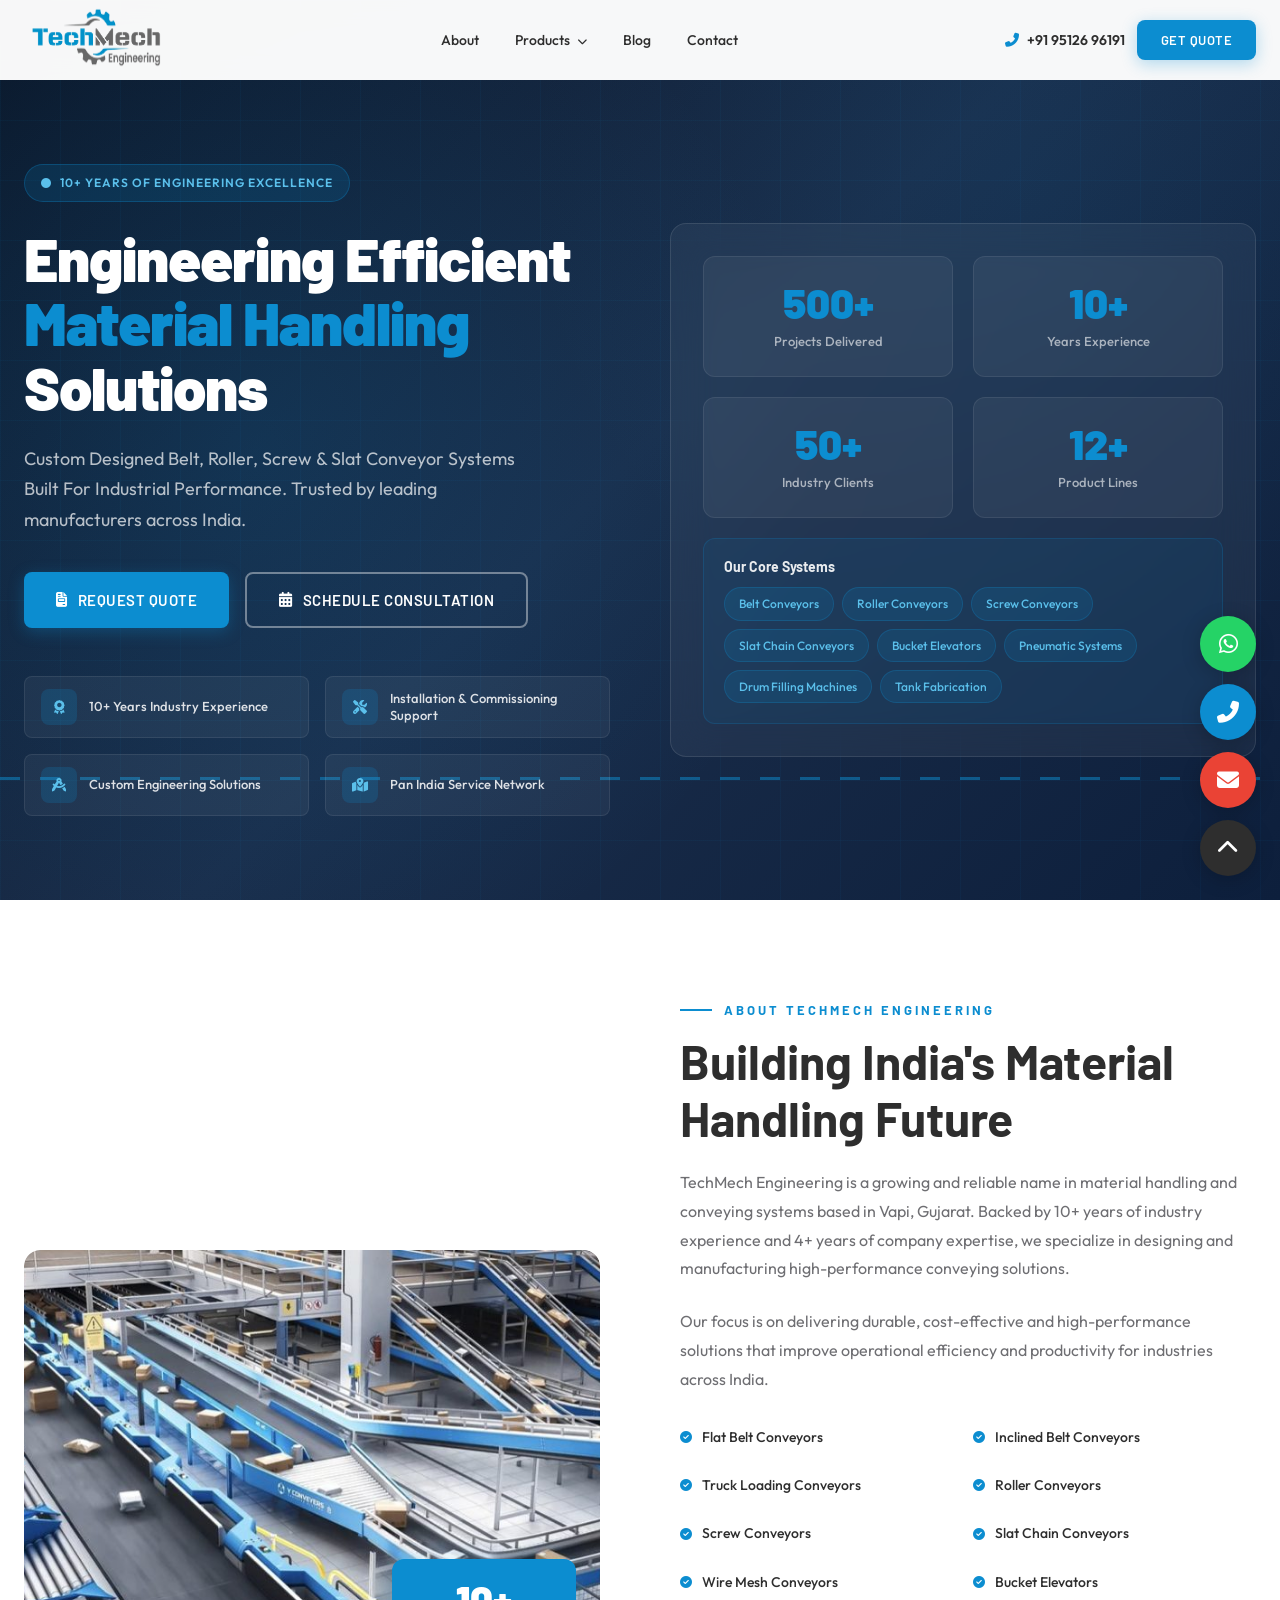
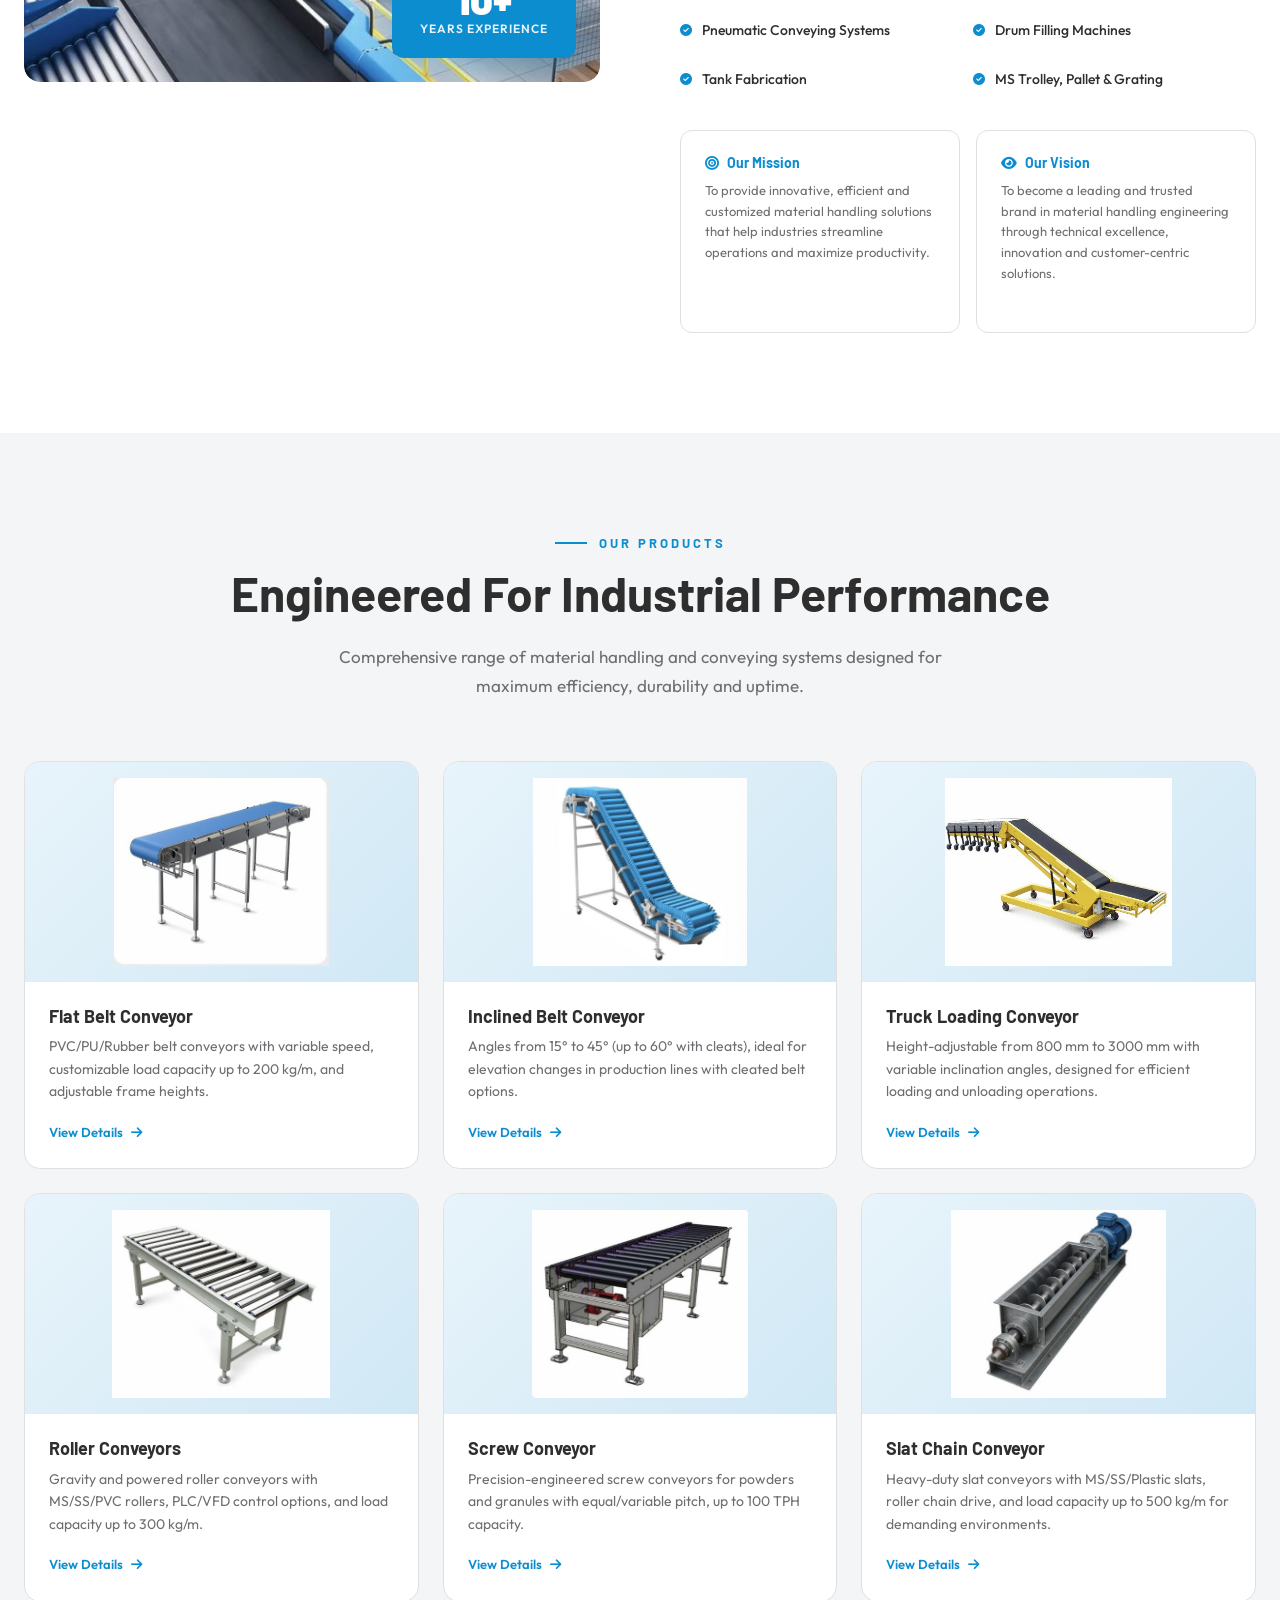
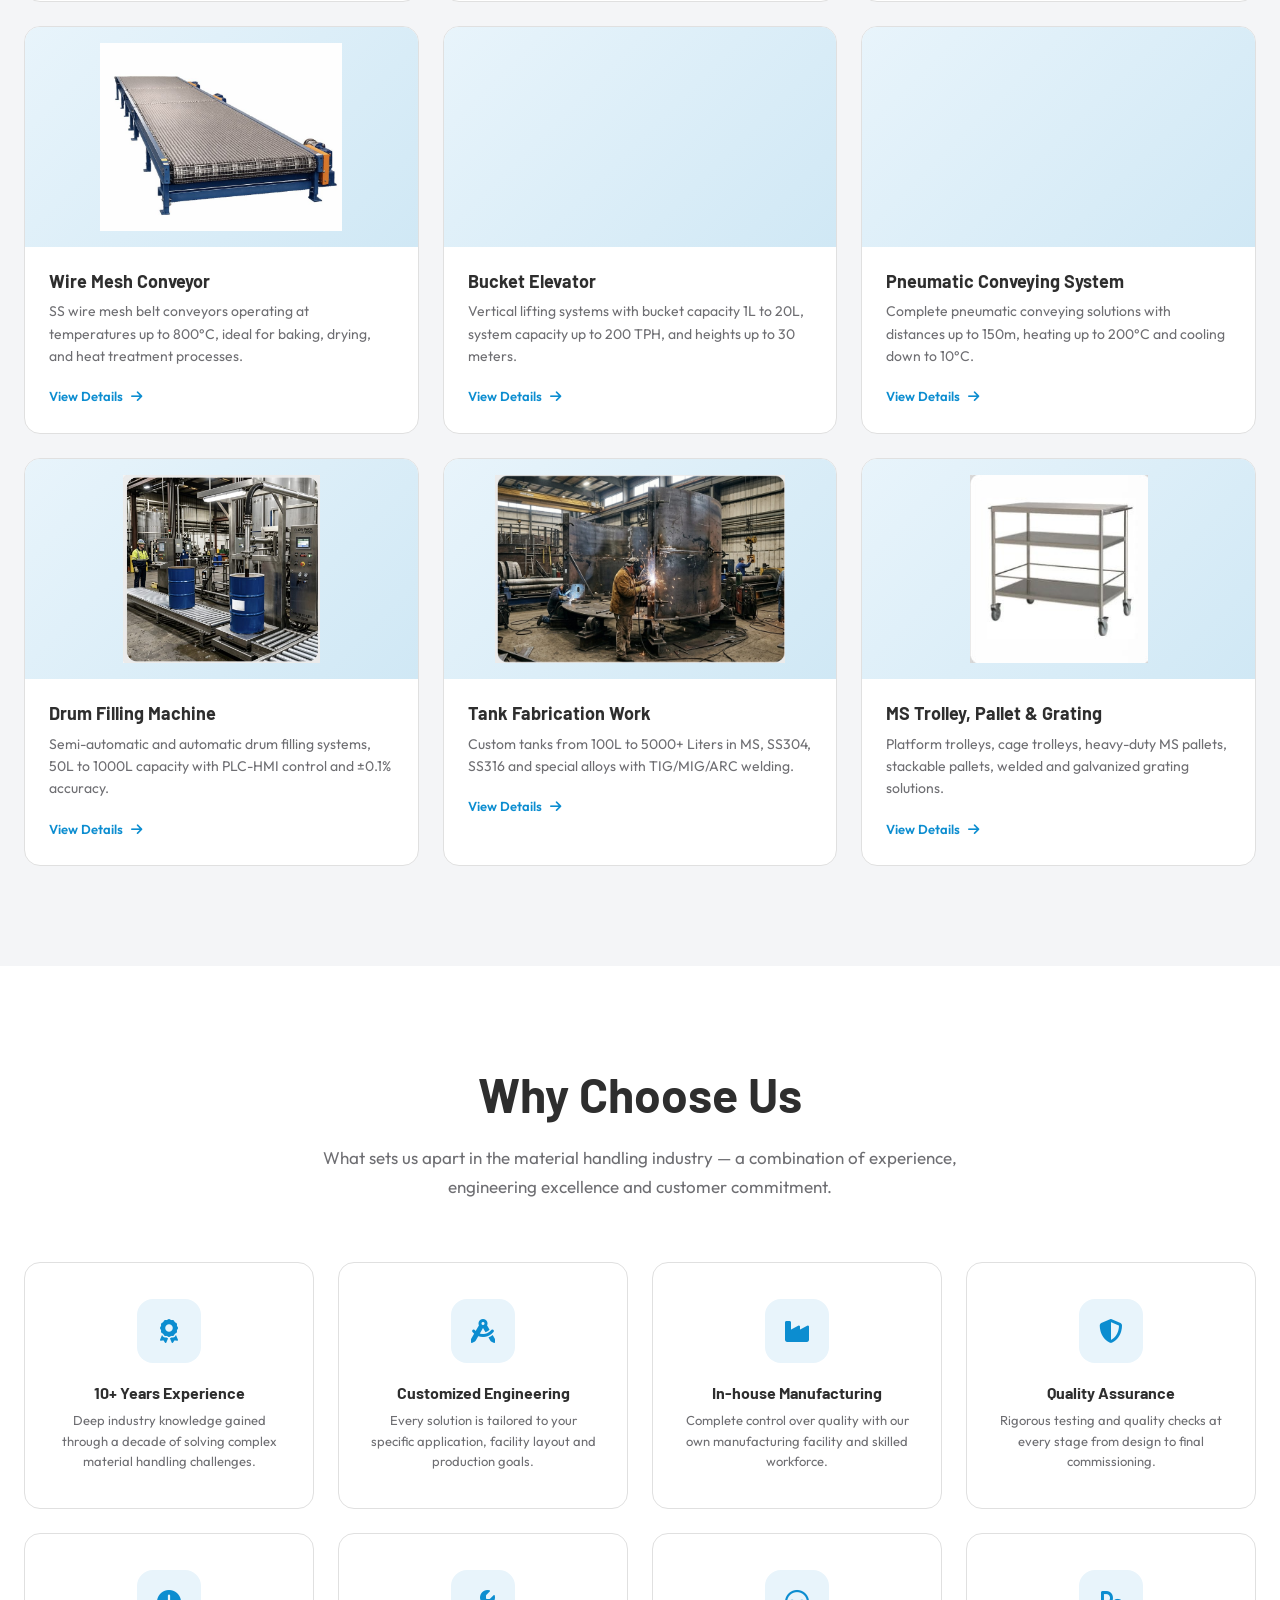
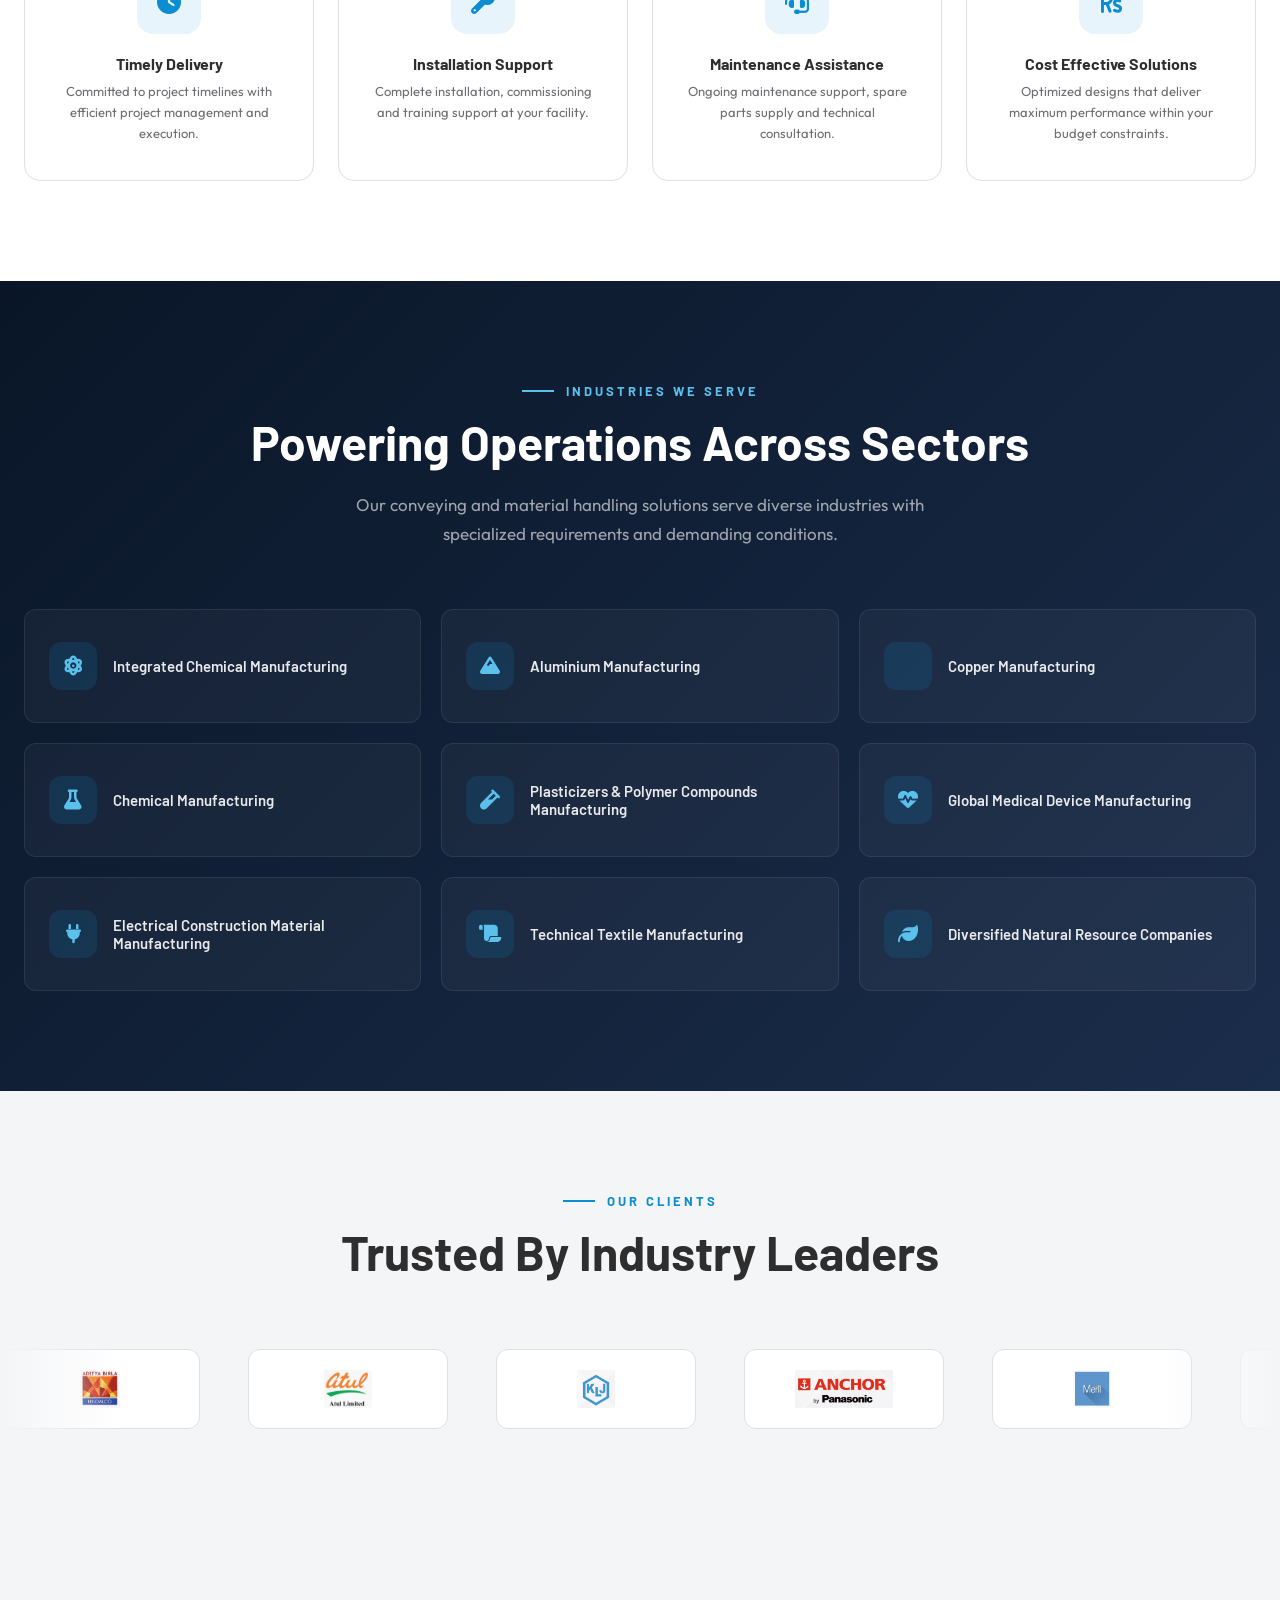
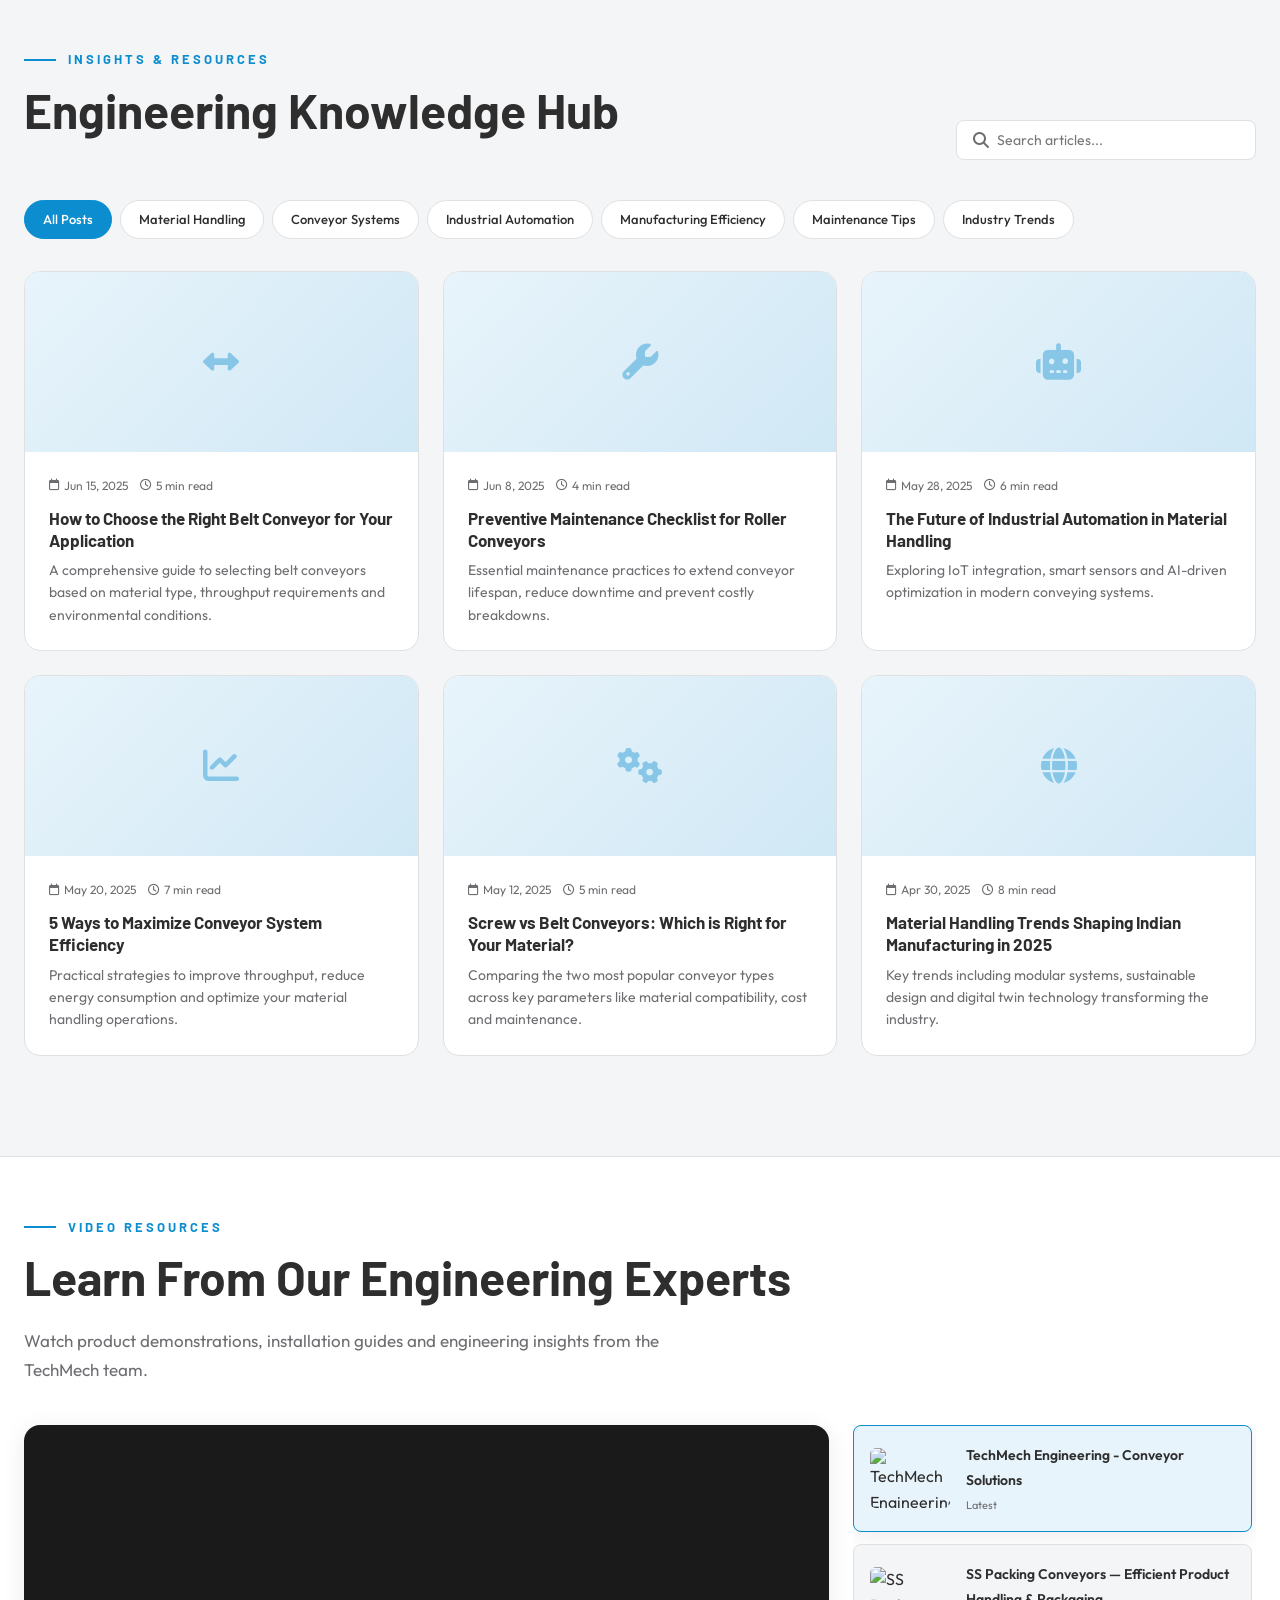
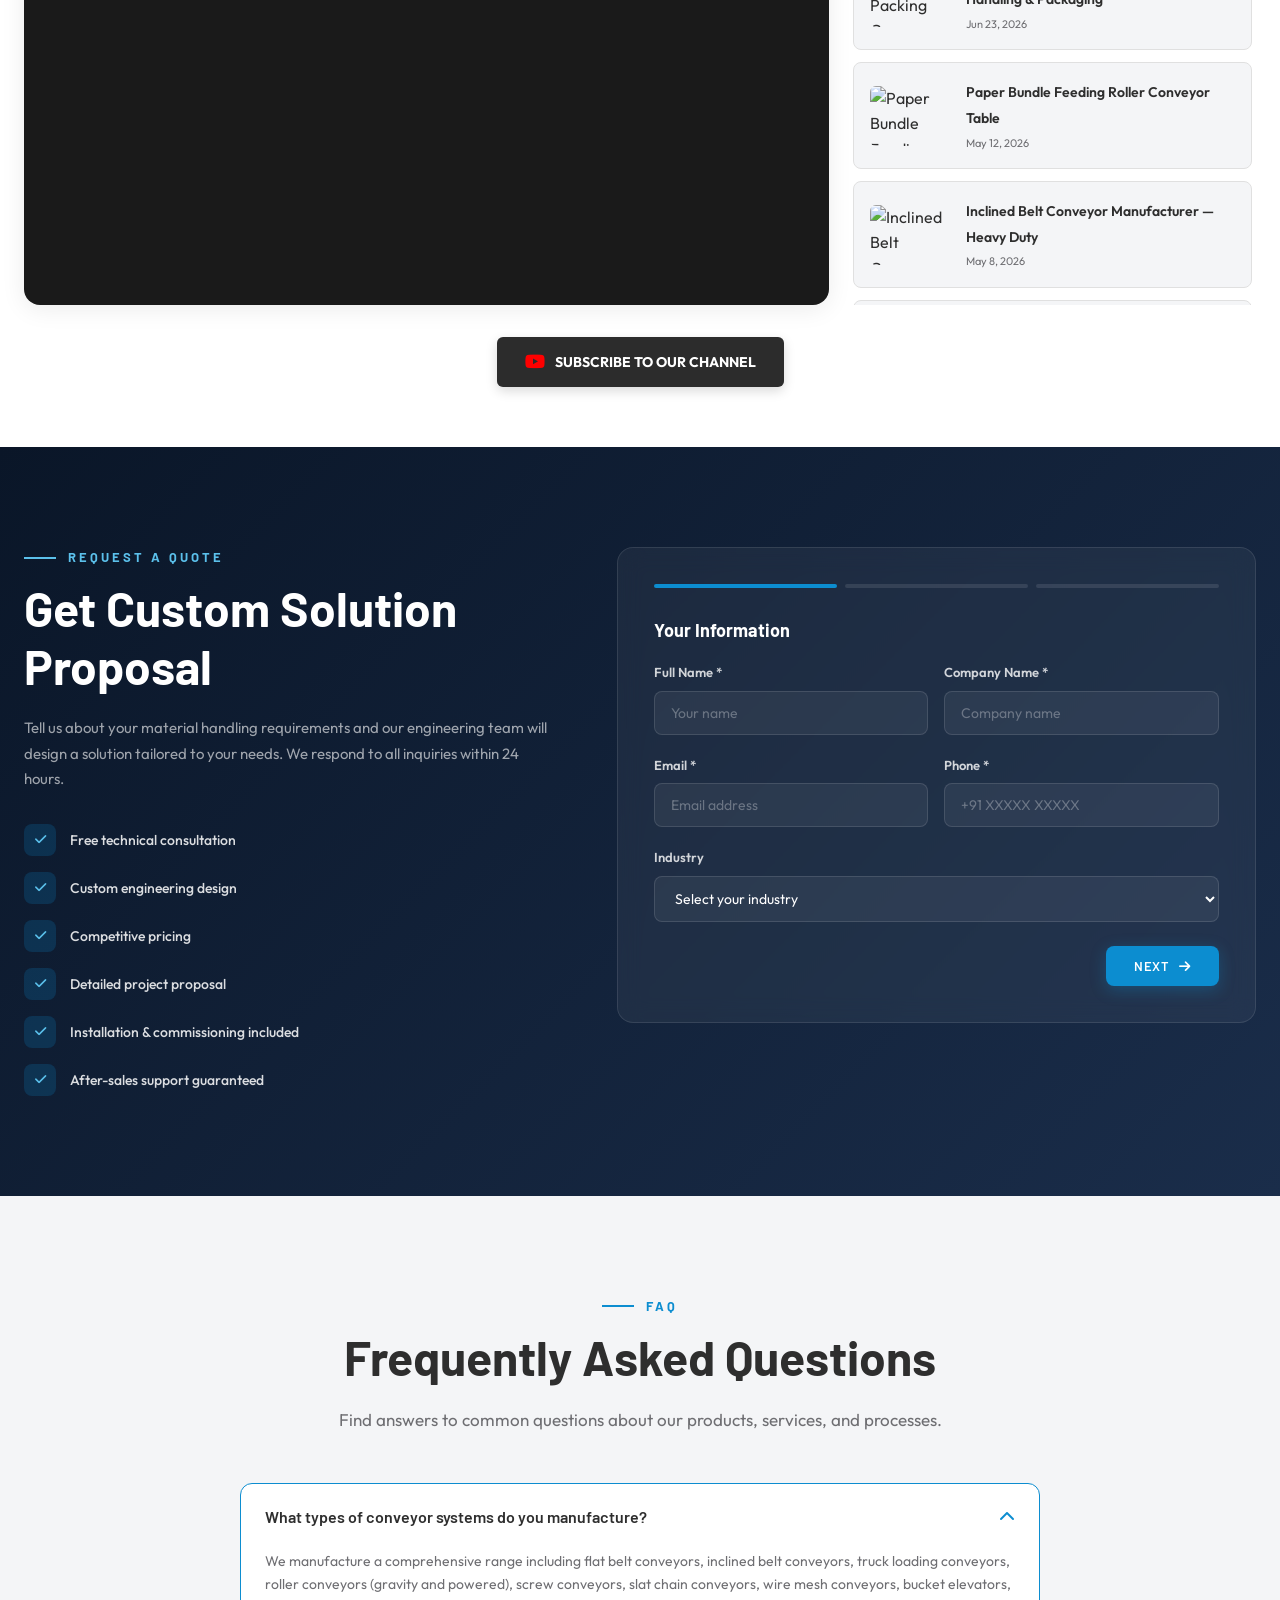
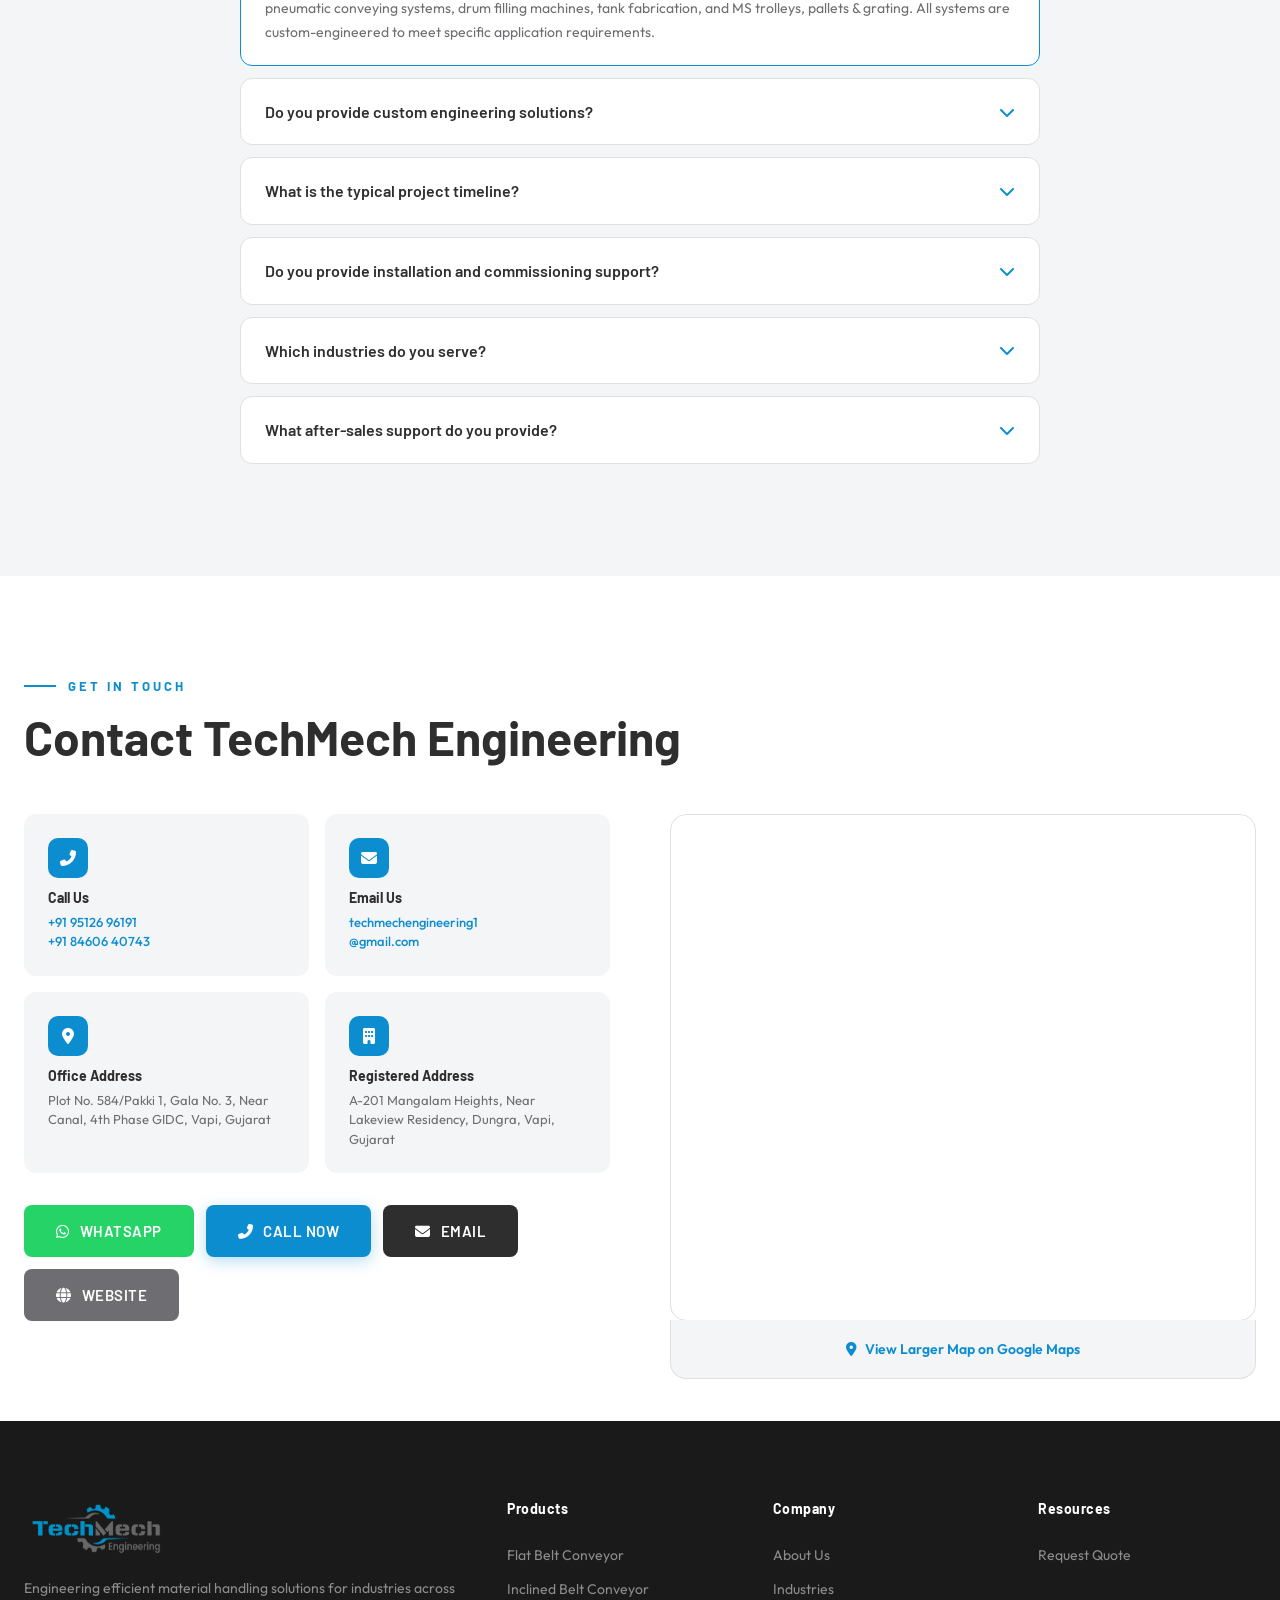
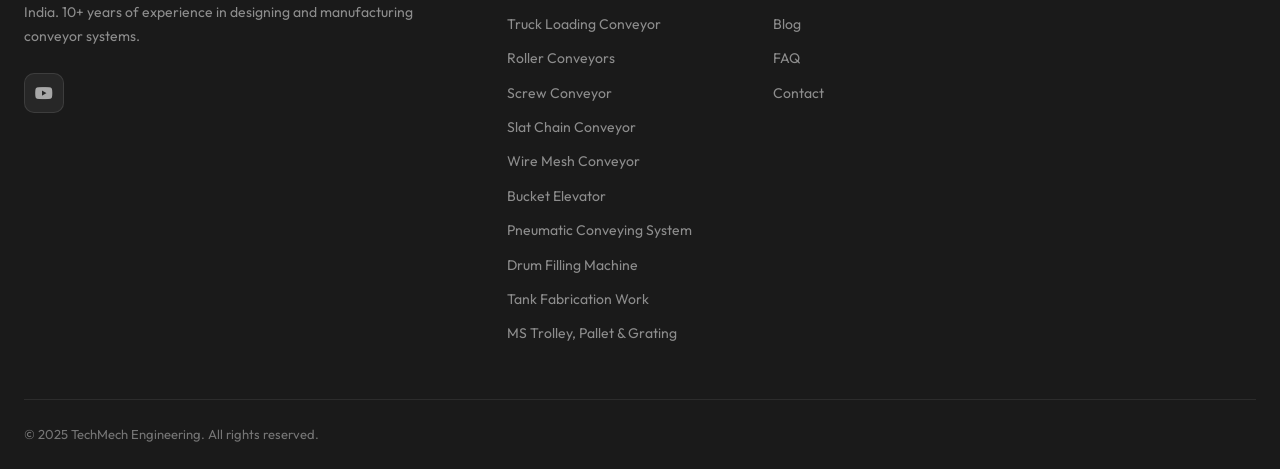
==== commit 73b67d4a: "Update image sources and section titles in index.html" ====
--- a/index.html
+++ b/index.html
@@ -493,7 +493,7 @@
 <header class="header" id="header">
   <div class="header-inner">
     <a href="index.html" class="logo">
-      <img src="images/logo.png" alt="TechMech Engineering" style="height: 70px; width:150px ;">
+      <img src="logo.png" alt="TechMech Engineering" style="height: 70px; width:150px ;">
     </a>
     <nav class="nav-links">
       <a href="index.html#about">About</a>
@@ -587,7 +587,7 @@
   <div class="container">
     <div class="about-grid">
       <div class="about-image reveal">
-        <img loading="lazy" decoding="async" src="images/about.jpg" alt="TechMech Engineering Facility" style="width:100%;aspect-ratio:4/3;object-fit:cover;border-radius:var(--radius-lg);">
+        <img loading="lazy" decoding="async" src="about.jpg" alt="TechMech Engineering Facility" style="width:100%;aspect-ratio:4/3;object-fit:cover;border-radius:var(--radius-lg);">
         <div class="about-experience"><div class="number">10+</div><div class="label">Years Experience</div></div>
       </div>
       <div class="about-content reveal">
@@ -627,18 +627,18 @@
       <p class="section-desc">Comprehensive range of material handling and conveying systems designed for maximum efficiency, durability and uptime.</p>
     </div>
     <div class="products-grid">
-      <div class="product-card reveal" onclick="openProductModal(0)" role="button" tabindex="0"><div class="product-img"><img loading="lazy" decoding="async" src="images/product_1.jpg" alt="FLAT BELT CONVEYORS" style="width:100%;height:100%;object-fit:contain;"></div><div class="product-info"><h3>Flat Belt Conveyor</h3><p>PVC/PU/Rubber belt conveyors with variable speed, customizable load capacity up to 200 kg/m, and adjustable frame heights.</p><span class="product-link">View Details <i class="fas fa-arrow-right"></i></span></div></div>
-      <div class="product-card reveal" onclick="openProductModal(1)" role="button" tabindex="0"><div class="product-img"><img loading="lazy" decoding="async" src="images/product_2.jpg" alt="INCLINED BELT CONVEYOR" style="width:100%;height:100%;object-fit:contain;"></div><div class="product-info"><h3>Inclined Belt Conveyor</h3><p>Angles from 15° to 45° (up to 60° with cleats), ideal for elevation changes in production lines with cleated belt options.</p><span class="product-link">View Details <i class="fas fa-arrow-right"></i></span></div></div>
-      <div class="product-card reveal" onclick="openProductModal(2)" role="button" tabindex="0"><div class="product-img"><img loading="lazy" decoding="async" src="images/product_3.jpg" alt="TRUCK LOADING CONVEYOR" style="width:100%;height:100%;object-fit:contain;"></div><div class="product-info"><h3>Truck Loading Conveyor</h3><p>Height-adjustable from 800 mm to 3000 mm with variable inclination angles, designed for efficient loading and unloading operations.</p><span class="product-link">View Details <i class="fas fa-arrow-right"></i></span></div></div>
-      <div class="product-card reveal" onclick="openProductModal(3)" role="button" tabindex="0"><div class="product-img"><img loading="lazy" decoding="async" src="images/product_4.jpg" alt="FLAT BELT CONVEYORS" style="width:100%;height:100%;object-fit:contain;"></div><div class="product-info"><h3>Roller Conveyors</h3><p>Gravity and powered roller conveyors with MS/SS/PVC rollers, PLC/VFD control options, and load capacity up to 300 kg/m.</p><span class="product-link">View Details <i class="fas fa-arrow-right"></i></span></div></div>
-      <div class="product-card reveal" onclick="openProductModal(4)" role="button" tabindex="0"><div class="product-img"><img loading="lazy" decoding="async" src="images/product_5.jpg" alt="SCREW CONVEYOR" style="width:100%;height:100%;object-fit:contain;"></div><div class="product-info"><h3>Screw Conveyor</h3><p>Precision-engineered screw conveyors for powders and granules with equal/variable pitch, up to 100 TPH capacity.</p><span class="product-link">View Details <i class="fas fa-arrow-right"></i></span></div></div>
-      <div class="product-card reveal" onclick="openProductModal(5)" role="button" tabindex="0"><div class="product-img"><img loading="lazy" decoding="async" src="images/product_6.jpg" alt="SLAT CHAIN CONVEYOR" style="width:100%;height:100%;object-fit:contain;"></div><div class="product-info"><h3>Slat Chain Conveyor</h3><p>Heavy-duty slat conveyors with MS/SS/Plastic slats, roller chain drive, and load capacity up to 500 kg/m for demanding environments.</p><span class="product-link">View Details <i class="fas fa-arrow-right"></i></span></div></div>
-      <div class="product-card reveal" onclick="openProductModal(6)" role="button" tabindex="0"><div class="product-img"><img loading="lazy" decoding="async" src="images/product_7.jpg" alt="Wire Mesh Conveyor" style="width:100%;height:100%;object-fit:contain;"></div><div class="product-info"><h3>Wire Mesh Conveyor</h3><p>SS wire mesh belt conveyors operating at temperatures up to 800°C, ideal for baking, drying, and heat treatment processes.</p><span class="product-link">View Details <i class="fas fa-arrow-right"></i></span></div></div>
-      <div class="product-card reveal" onclick="openProductModal(7)" role="button" tabindex="0"><div class="product-img"><img loading="lazy" decoding="async" src="images/product_8.jpg" alt="Bucket Elevator" style="width:100%;height:100%;object-fit:contain;"></div><div class="product-info"><h3>Bucket Elevator</h3><p>Vertical lifting systems with bucket capacity 1L to 20L, system capacity up to 200 TPH, and heights up to 30 meters.</p><span class="product-link">View Details <i class="fas fa-arrow-right"></i></span></div></div>
-      <div class="product-card reveal" onclick="openProductModal(8)" role="button" tabindex="0"><div class="product-img"><img loading="lazy" decoding="async" src="images/pneumatic-conveying.jpg" alt="Pneumatic Conveying System" style="width:100%;height:100%;object-fit:contain;"></div><div class="product-info"><h3>Pneumatic Conveying System</h3><p>Complete pneumatic conveying solutions with distances up to 150m, heating up to 200°C and cooling down to 10°C.</p><span class="product-link">View Details <i class="fas fa-arrow-right"></i></span></div></div>
-      <div class="product-card reveal" onclick="openProductModal(9)" role="button" tabindex="0"><div class="product-img"><img loading="lazy" decoding="async" src="images/drum-filling-machine.jpg" alt="Drum Filling Machine" style="width:100%;height:100%;object-fit:contain;"></div><div class="product-info"><h3>Drum Filling Machine</h3><p>Semi-automatic and automatic drum filling systems, 50L to 1000L capacity with PLC-HMI control and ±0.1% accuracy.</p><span class="product-link">View Details <i class="fas fa-arrow-right"></i></span></div></div>
-      <div class="product-card reveal" onclick="openProductModal(10)" role="button" tabindex="0"><div class="product-img"><img loading="lazy" decoding="async" src="images/product_9.jpg" alt="Tank Fabrication Work" style="width:100%;height:100%;object-fit:contain;"></div><div class="product-info"><h3>Tank Fabrication Work</h3><p>Custom tanks from 100L to 5000+ Liters in MS, SS304, SS316 and special alloys with TIG/MIG/ARC welding.</p><span class="product-link">View Details <i class="fas fa-arrow-right"></i></span></div></div>
-      <div class="product-card reveal" onclick="openProductModal(11)" role="button" tabindex="0"><div class="product-img"><img loading="lazy" decoding="async" src="images/ms-trolley-pallet-grating.jpg" alt="MS Trolley, Pallet & Grating" style="width:100%;height:100%;object-fit:contain;"></div><div class="product-info"><h3>MS Trolley, Pallet &amp; Grating</h3><p>Platform trolleys, cage trolleys, heavy-duty MS pallets, stackable pallets, welded and galvanized grating solutions.</p><span class="product-link">View Details <i class="fas fa-arrow-right"></i></span></div></div>
+      <div class="product-card reveal" onclick="openProductModal(0)" role="button" tabindex="0"><div class="product-img"><img loading="lazy" decoding="async" src="product_1.jpg" alt="FLAT BELT CONVEYORS" style="width:100%;height:100%;object-fit:contain;"></div><div class="product-info"><h3>Flat Belt Conveyor</h3><p>PVC/PU/Rubber belt conveyors with variable speed, customizable load capacity up to 200 kg/m, and adjustable frame heights.</p><span class="product-link">View Details <i class="fas fa-arrow-right"></i></span></div></div>
+      <div class="product-card reveal" onclick="openProductModal(1)" role="button" tabindex="0"><div class="product-img"><img loading="lazy" decoding="async" src="product_2.jpg" alt="INCLINED BELT CONVEYOR" style="width:100%;height:100%;object-fit:contain;"></div><div class="product-info"><h3>Inclined Belt Conveyor</h3><p>Angles from 15° to 45° (up to 60° with cleats), ideal for elevation changes in production lines with cleated belt options.</p><span class="product-link">View Details <i class="fas fa-arrow-right"></i></span></div></div>
+      <div class="product-card reveal" onclick="openProductModal(2)" role="button" tabindex="0"><div class="product-img"><img loading="lazy" decoding="async" src="product_3.jpg" alt="TRUCK LOADING CONVEYOR" style="width:100%;height:100%;object-fit:contain;"></div><div class="product-info"><h3>Truck Loading Conveyor</h3><p>Height-adjustable from 800 mm to 3000 mm with variable inclination angles, designed for efficient loading and unloading operations.</p><span class="product-link">View Details <i class="fas fa-arrow-right"></i></span></div></div>
+      <div class="product-card reveal" onclick="openProductModal(3)" role="button" tabindex="0"><div class="product-img"><img loading="lazy" decoding="async" src="product_4.jpg" alt="FLAT BELT CONVEYORS" style="width:100%;height:100%;object-fit:contain;"></div><div class="product-info"><h3>Roller Conveyors</h3><p>Gravity and powered roller conveyors with MS/SS/PVC rollers, PLC/VFD control options, and load capacity up to 300 kg/m.</p><span class="product-link">View Details <i class="fas fa-arrow-right"></i></span></div></div>
+      <div class="product-card reveal" onclick="openProductModal(4)" role="button" tabindex="0"><div class="product-img"><img loading="lazy" decoding="async" src="product_5.jpg" alt="SCREW CONVEYOR" style="width:100%;height:100%;object-fit:contain;"></div><div class="product-info"><h3>Screw Conveyor</h3><p>Precision-engineered screw conveyors for powders and granules with equal/variable pitch, up to 100 TPH capacity.</p><span class="product-link">View Details <i class="fas fa-arrow-right"></i></span></div></div>
+      <div class="product-card reveal" onclick="openProductModal(5)" role="button" tabindex="0"><div class="product-img"><img loading="lazy" decoding="async" src="product_6.jpg" alt="SLAT CHAIN CONVEYOR" style="width:100%;height:100%;object-fit:contain;"></div><div class="product-info"><h3>Slat Chain Conveyor</h3><p>Heavy-duty slat conveyors with MS/SS/Plastic slats, roller chain drive, and load capacity up to 500 kg/m for demanding environments.</p><span class="product-link">View Details <i class="fas fa-arrow-right"></i></span></div></div>
+      <div class="product-card reveal" onclick="openProductModal(6)" role="button" tabindex="0"><div class="product-img"><img loading="lazy" decoding="async" src="product_7.jpg" alt="Wire Mesh Conveyor" style="width:100%;height:100%;object-fit:contain;"></div><div class="product-info"><h3>Wire Mesh Conveyor</h3><p>SS wire mesh belt conveyors operating at temperatures up to 800°C, ideal for baking, drying, and heat treatment processes.</p><span class="product-link">View Details <i class="fas fa-arrow-right"></i></span></div></div>
+      <div class="product-card reveal" onclick="openProductModal(7)" role="button" tabindex="0"><div class="product-img"><img loading="lazy" decoding="async" src="product_8.jpg" alt="Bucket Elevator" style="width:100%;height:100%;object-fit:contain;"></div><div class="product-info"><h3>Bucket Elevator</h3><p>Vertical lifting systems with bucket capacity 1L to 20L, system capacity up to 200 TPH, and heights up to 30 meters.</p><span class="product-link">View Details <i class="fas fa-arrow-right"></i></span></div></div>
+      <div class="product-card reveal" onclick="openProductModal(8)" role="button" tabindex="0"><div class="product-img"><img loading="lazy" decoding="async" src="pneumatic-conveying.jpg" alt="Pneumatic Conveying System" style="width:100%;height:100%;object-fit:contain;"></div><div class="product-info"><h3>Pneumatic Conveying System</h3><p>Complete pneumatic conveying solutions with distances up to 150m, heating up to 200°C and cooling down to 10°C.</p><span class="product-link">View Details <i class="fas fa-arrow-right"></i></span></div></div>
+      <div class="product-card reveal" onclick="openProductModal(9)" role="button" tabindex="0"><div class="product-img"><img loading="lazy" decoding="async" src="drum-filling-machine.jpg" alt="Drum Filling Machine" style="width:100%;height:100%;object-fit:contain;"></div><div class="product-info"><h3>Drum Filling Machine</h3><p>Semi-automatic and automatic drum filling systems, 50L to 1000L capacity with PLC-HMI control and ±0.1% accuracy.</p><span class="product-link">View Details <i class="fas fa-arrow-right"></i></span></div></div>
+      <div class="product-card reveal" onclick="openProductModal(10)" role="button" tabindex="0"><div class="product-img"><img loading="lazy" decoding="async" src="product_9.jpg" alt="Tank Fabrication Work" style="width:100%;height:100%;object-fit:contain;"></div><div class="product-info"><h3>Tank Fabrication Work</h3><p>Custom tanks from 100L to 5000+ Liters in MS, SS304, SS316 and special alloys with TIG/MIG/ARC welding.</p><span class="product-link">View Details <i class="fas fa-arrow-right"></i></span></div></div>
+      <div class="product-card reveal" onclick="openProductModal(11)" role="button" tabindex="0"><div class="product-img"><img loading="lazy" decoding="async" src="ms-trolley-pallet-grating.jpg" alt="MS Trolley, Pallet & Grating" style="width:100%;height:100%;object-fit:contain;"></div><div class="product-info"><h3>MS Trolley, Pallet &amp; Grating</h3><p>Platform trolleys, cage trolleys, heavy-duty MS pallets, stackable pallets, welded and galvanized grating solutions.</p><span class="product-link">View Details <i class="fas fa-arrow-right"></i></span></div></div>
     </div>
   </div>
 </section>
@@ -647,8 +647,7 @@
 <section id="why-choose" class="section why-choose">
   <div class="container">
     <div class="why-header reveal">
-      <div class="section-label">Why Choose Us</div>
-      <h2 class="section-title">The TechMech Advantage</h2>
+      <h2 class="section-title">Why Choose Us</h2>
       <p class="section-desc">What sets us apart in the material handling industry — a combination of experience, engineering excellence and customer commitment.</p>
     </div>
     <div class="why-grid">
@@ -696,22 +695,22 @@
   </div>
   <div class="logo-scroll">
     <div class="logo-track">
-      <div class="client-logo"><img loading="lazy" decoding="async" src="images/logo_1.png" alt="Aditya Birla / Hindalco" class="client-logo-img"></div>
-      <div class="client-logo"><img loading="lazy" decoding="async" src="images/logo_2.png" alt="Atul Limited" class="client-logo-img"></div>
-      <div class="client-logo"><img loading="lazy" decoding="async" src="images/logo_3.png" alt="KLJ" class="client-logo-img"></div>
-      <div class="client-logo"><img loading="lazy" decoding="async" src="images/logo_4.png" alt="Anchor by Panasonic" class="client-logo-img"></div>
-      <div class="client-logo"><img loading="lazy" decoding="async" src="images/logo_5.png" alt="Meril" class="client-logo-img"></div>
-      <div class="client-logo"><img loading="lazy" decoding="async" src="images/logo_6.png" alt="EMIL - Essel Mining" class="client-logo-img"></div>
-      <div class="client-logo"><img loading="lazy" decoding="async" src="images/logo_7.png" alt="IMP Powers Ltd" class="client-logo-img"></div>
-      <div class="client-logo"><img loading="lazy" decoding="async" src="images/logo_8.png" alt="Kusumgar Corporates" class="client-logo-img"></div>
-      <div class="client-logo"><img loading="lazy" decoding="async" src="images/logo_1.png" alt="Aditya Birla / Hindalco" class="client-logo-img"></div>
-      <div class="client-logo"><img loading="lazy" decoding="async" src="images/logo_2.png" alt="Atul Limited" class="client-logo-img"></div>
-      <div class="client-logo"><img loading="lazy" decoding="async" src="images/logo_3.png" alt="KLJ" class="client-logo-img"></div>
-      <div class="client-logo"><img loading="lazy" decoding="async" src="images/logo_4.png" alt="Anchor by Panasonic" class="client-logo-img"></div>
-      <div class="client-logo"><img loading="lazy" decoding="async" src="images/logo_5.png" alt="Meril" class="client-logo-img"></div>
-      <div class="client-logo"><img loading="lazy" decoding="async" src="images/logo_6.png" alt="EMIL - Essel Mining" class="client-logo-img"></div>
-      <div class="client-logo"><img loading="lazy" decoding="async" src="images/logo_7.png" alt="IMP Powers Ltd" class="client-logo-img"></div>
-      <div class="client-logo"><img loading="lazy" decoding="async" src="images/logo_8.png" alt="Kusumgar Corporates" class="client-logo-img"></div>
+      <div class="client-logo"><img loading="lazy" decoding="async" src="logo_1.png" alt="Aditya Birla / Hindalco" class="client-logo-img"></div>
+      <div class="client-logo"><img loading="lazy" decoding="async" src="logo_2.png" alt="Atul Limited" class="client-logo-img"></div>
+      <div class="client-logo"><img loading="lazy" decoding="async" src="logo_3.png" alt="KLJ" class="client-logo-img"></div>
+      <div class="client-logo"><img loading="lazy" decoding="async" src="logo_4.png" alt="Anchor by Panasonic" class="client-logo-img"></div>
+      <div class="client-logo"><img loading="lazy" decoding="async" src="logo_5.png" alt="Meril" class="client-logo-img"></div>
+      <div class="client-logo"><img loading="lazy" decoding="async" src="logo_6.png" alt="EMIL - Essel Mining" class="client-logo-img"></div>
+      <div class="client-logo"><img loading="lazy" decoding="async" src="logo_7.png" alt="IMP Powers Ltd" class="client-logo-img"></div>
+      <div class="client-logo"><img loading="lazy" decoding="async" src="logo_8.png" alt="Kusumgar Corporates" class="client-logo-img"></div>
+      <div class="client-logo"><img loading="lazy" decoding="async" src="logo_1.png" alt="Aditya Birla / Hindalco" class="client-logo-img"></div>
+      <div class="client-logo"><img loading="lazy" decoding="async" src="logo_2.png" alt="Atul Limited" class="client-logo-img"></div>
+      <div class="client-logo"><img loading="lazy" decoding="async" src="logo_3.png" alt="KLJ" class="client-logo-img"></div>
+      <div class="client-logo"><img loading="lazy" decoding="async" src="logo_4.png" alt="Anchor by Panasonic" class="client-logo-img"></div>
+      <div class="client-logo"><img loading="lazy" decoding="async" src="logo_5.png" alt="Meril" class="client-logo-img"></div>
+      <div class="client-logo"><img loading="lazy" decoding="async" src="logo_6.png" alt="EMIL - Essel Mining" class="client-logo-img"></div>
+      <div class="client-logo"><img loading="lazy" decoding="async" src="logo_7.png" alt="IMP Powers Ltd" class="client-logo-img"></div>
+      <div class="client-logo"><img loading="lazy" decoding="async" src="logo_8.png" alt="Kusumgar Corporates" class="client-logo-img"></div>
     </div>
   </div>
 </section>
@@ -929,7 +928,7 @@
   <div class="container">
     <div class="footer-grid">
       <div class="footer-brand">
-        <a href="index.html" class="logo"><img loading="lazy" decoding="async" src="images/logo.png" alt="TechMech Engineering" style="height: 60px; width: 150px;"></a>
+        <a href="index.html" class="logo"><img loading="lazy" decoding="async" src="logo.png" alt="TechMech Engineering" style="height: 60px; width: 150px;"></a>
         <p>Engineering efficient material handling solutions for industries across India. 10+ years of experience in designing and manufacturing conveyor systems.</p>
         <div class="footer-social"><a href="https://youtube.com/@techmechengineering-1" target="_blank" rel="noopener"><i class="fab fa-youtube"></i></a></div>
       </div>
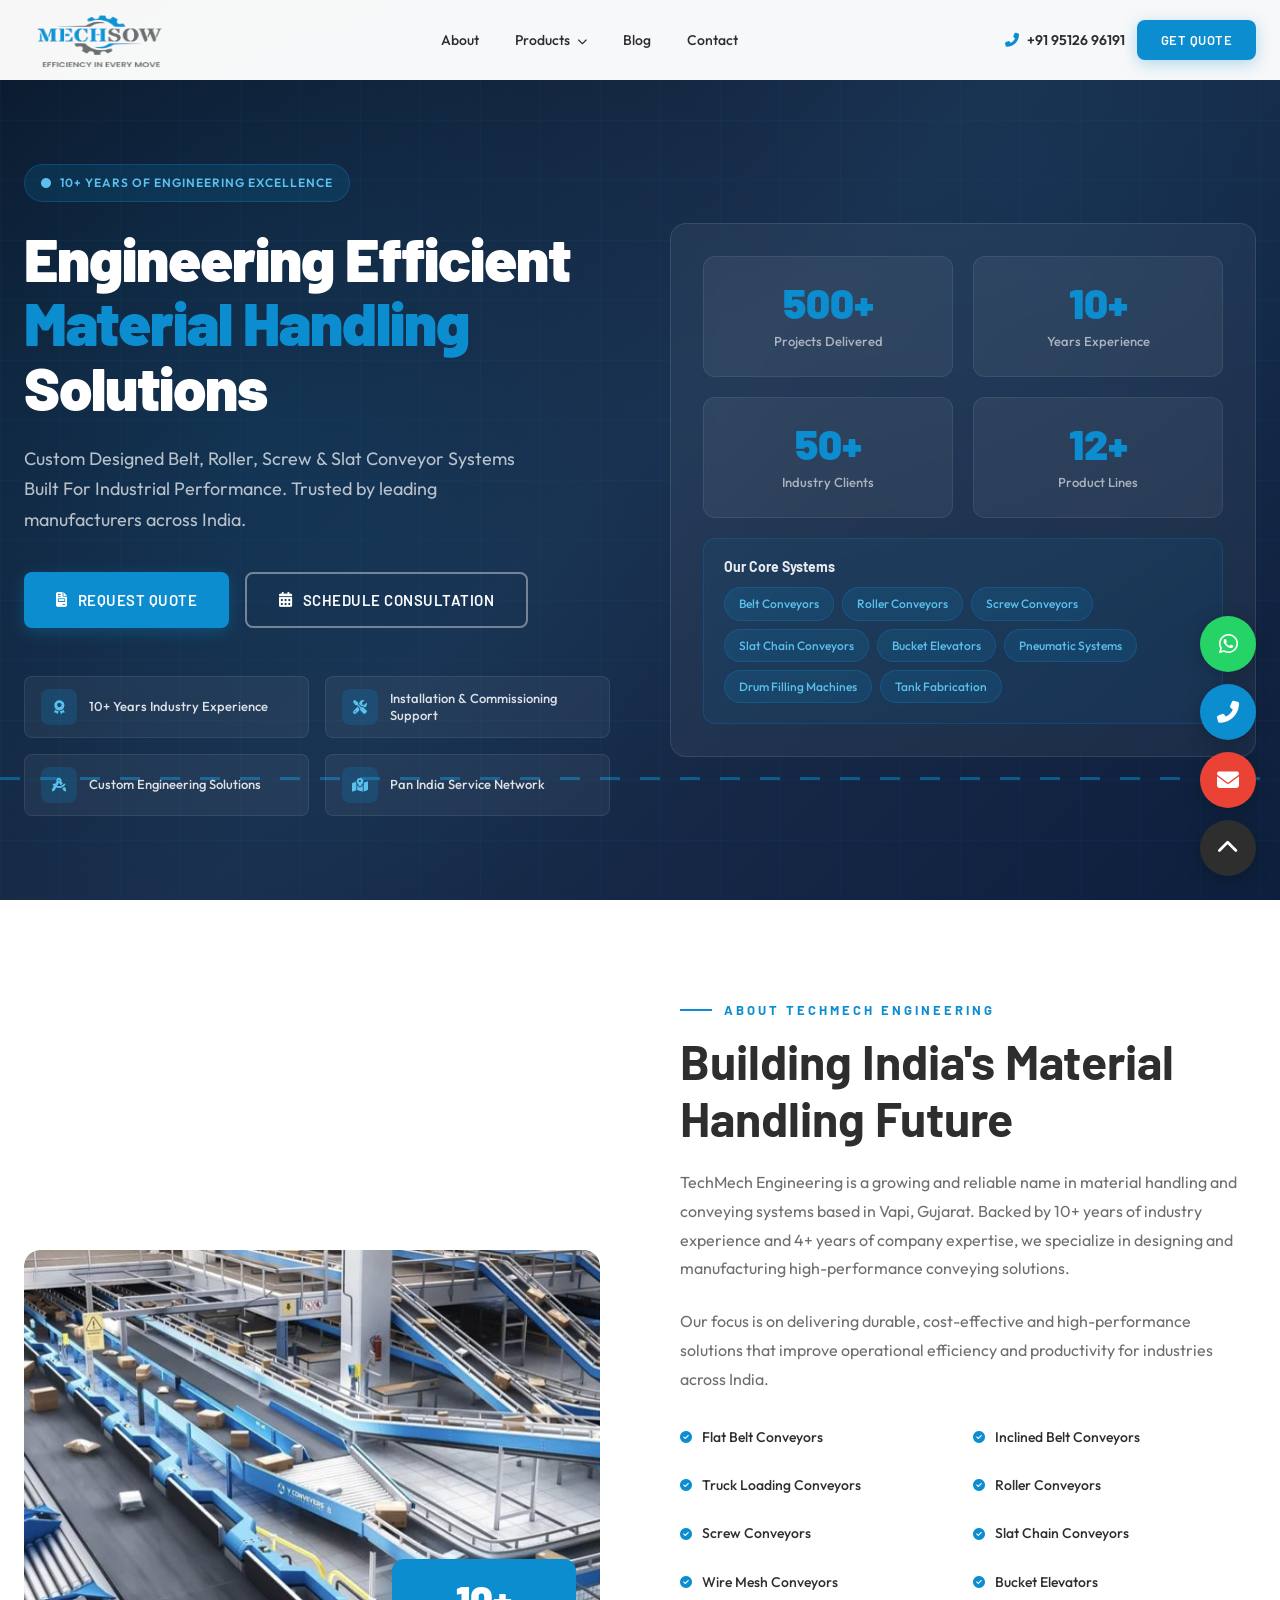
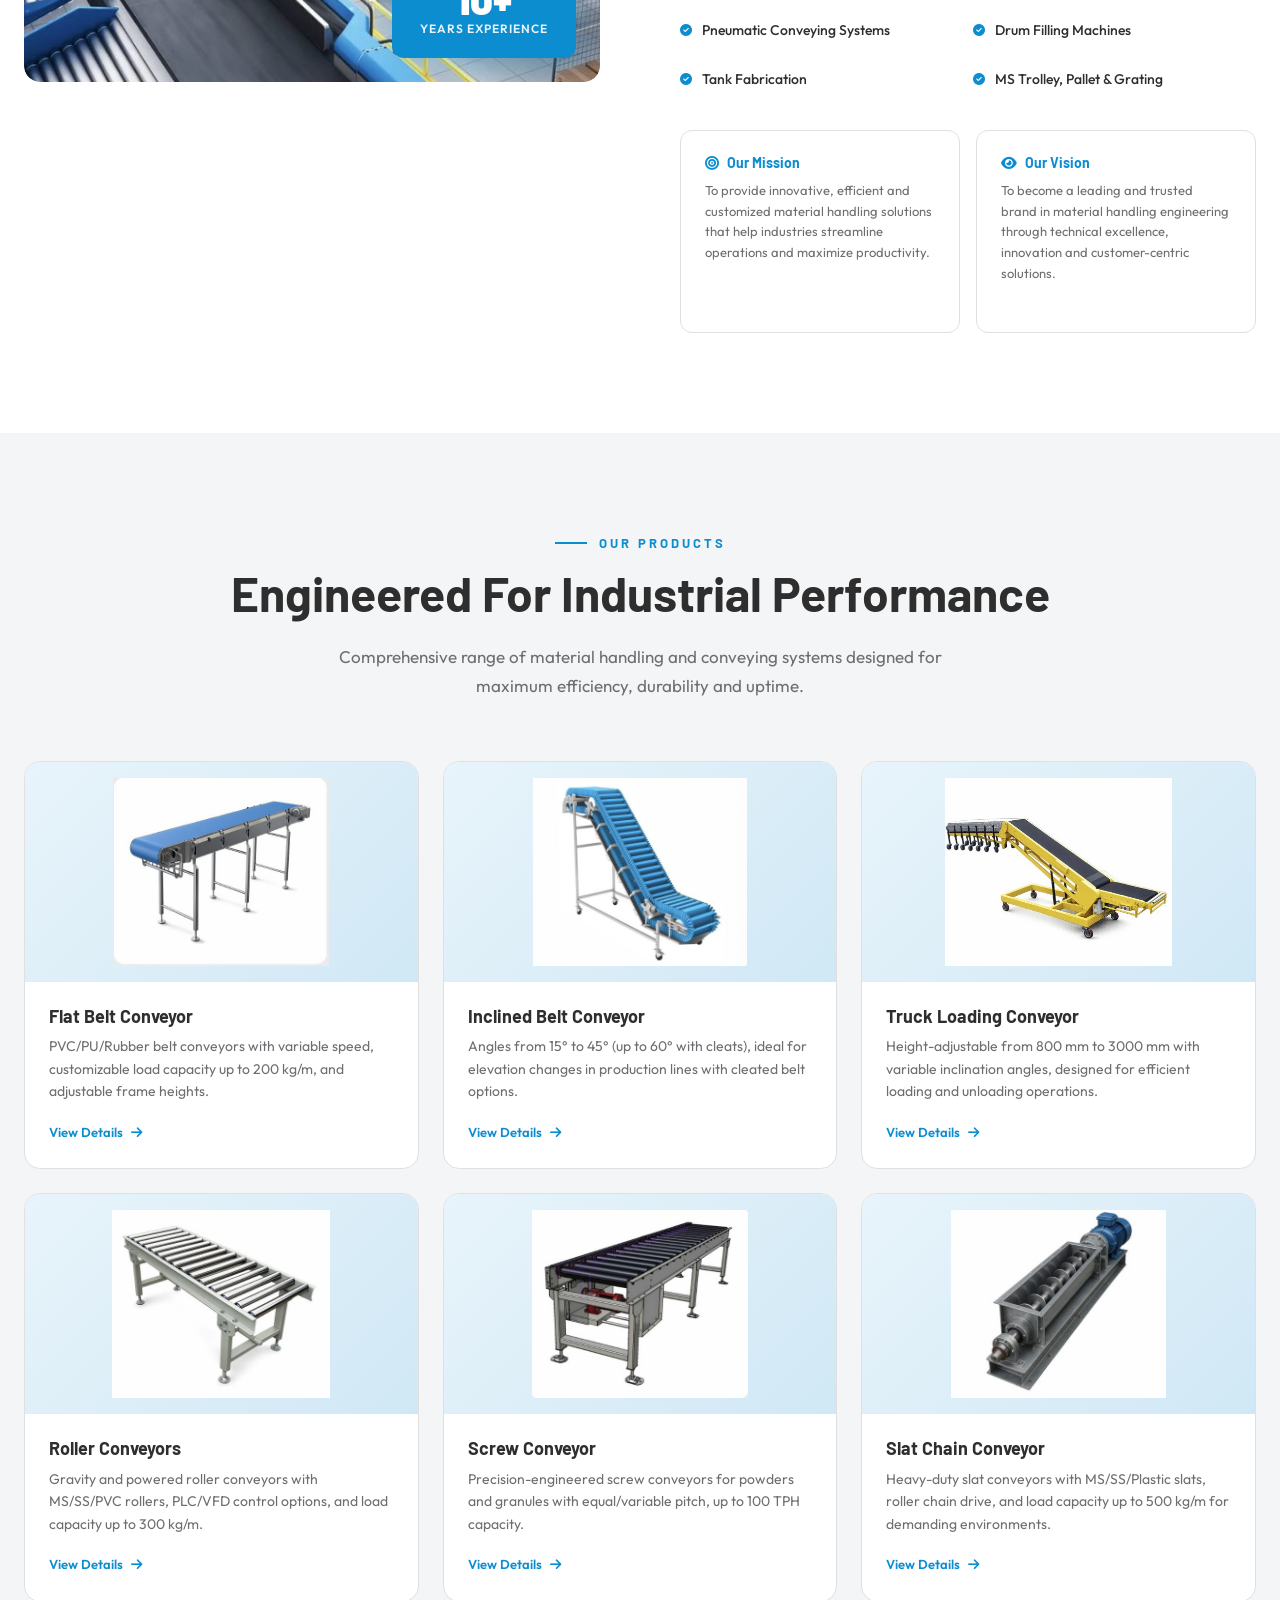
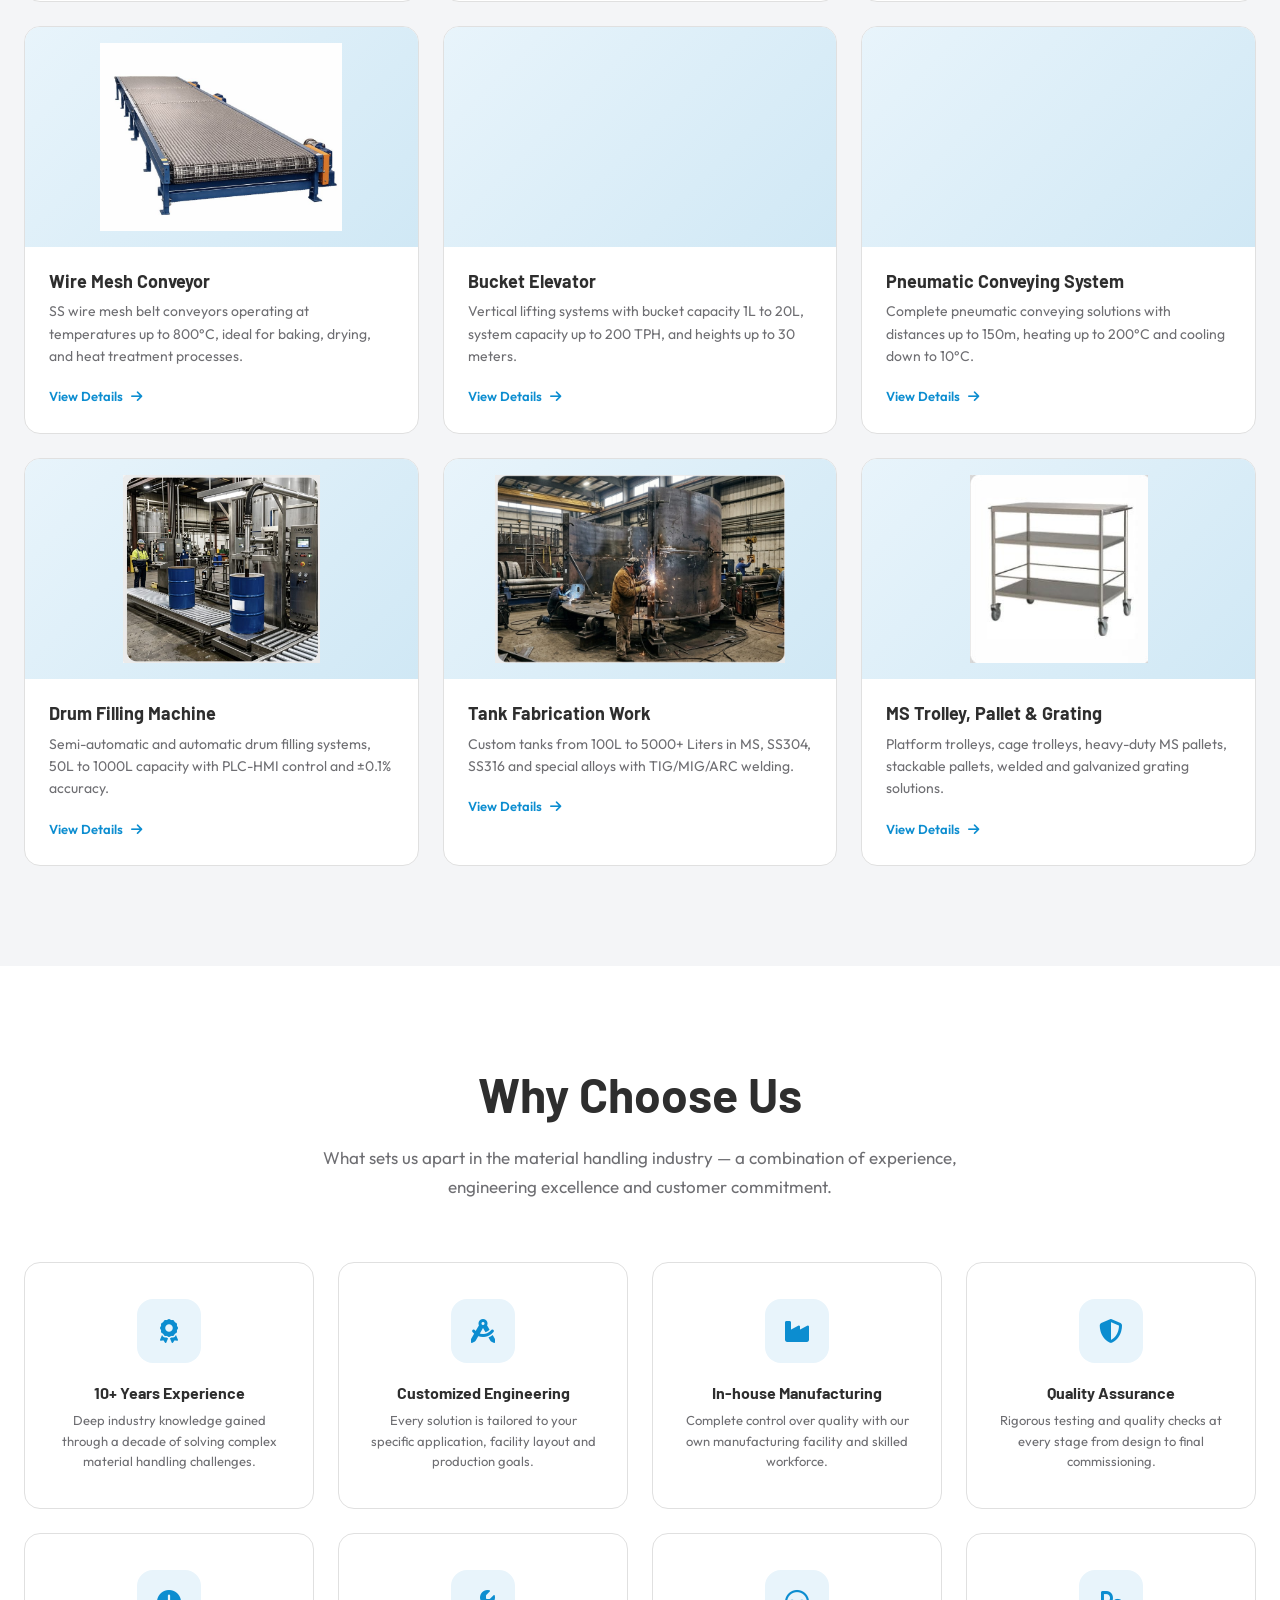
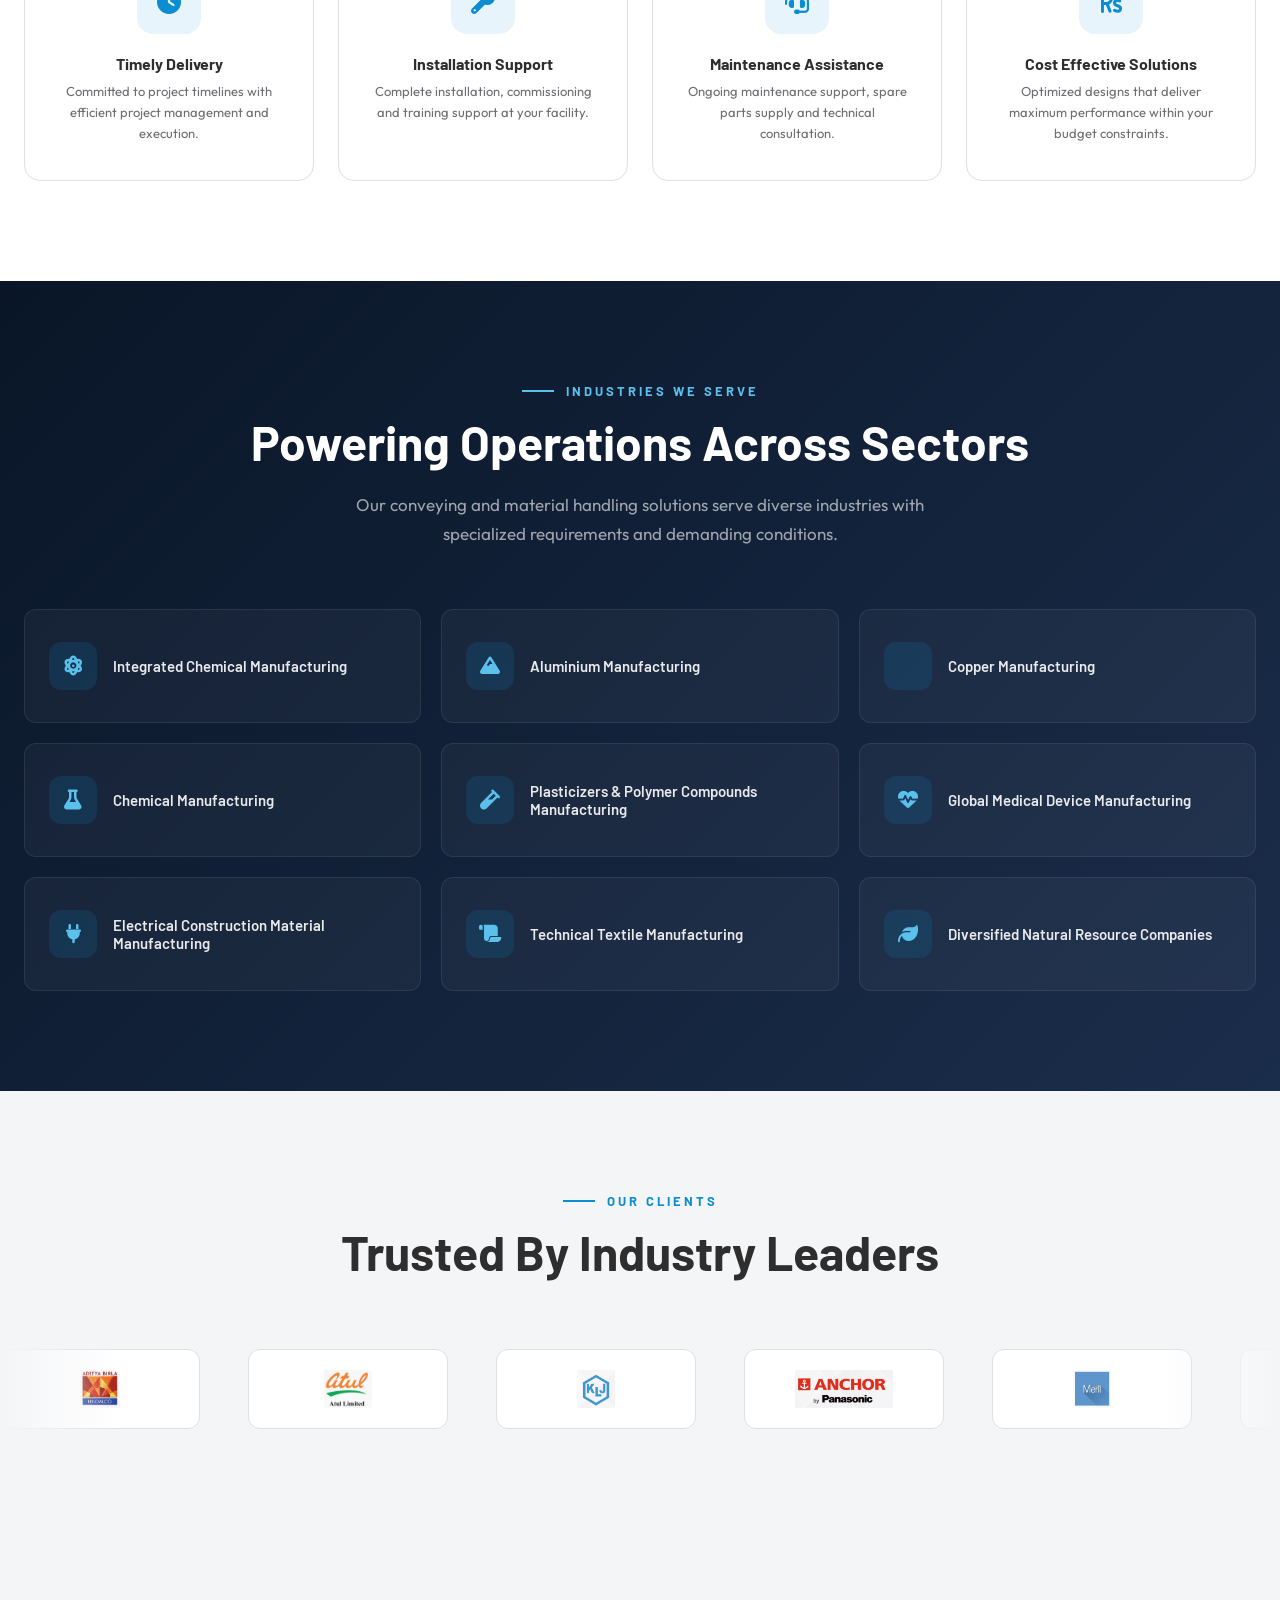
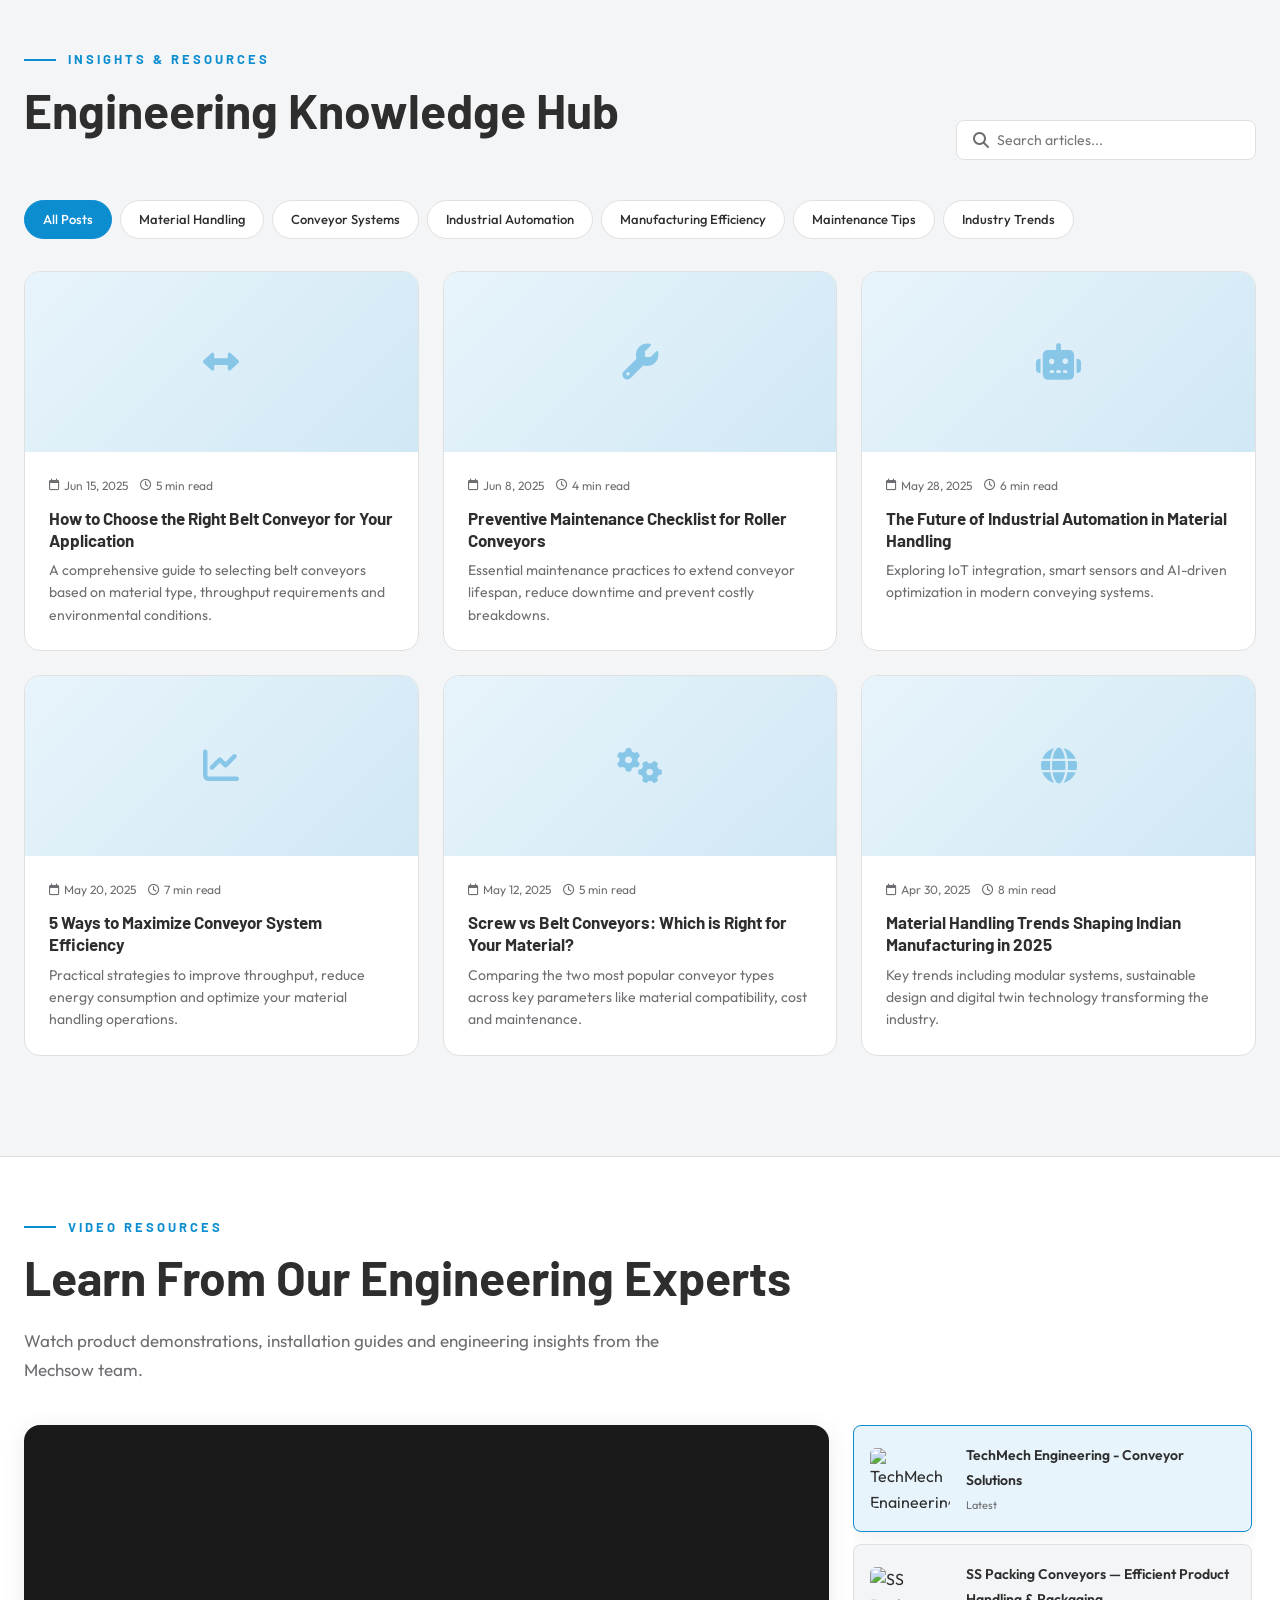
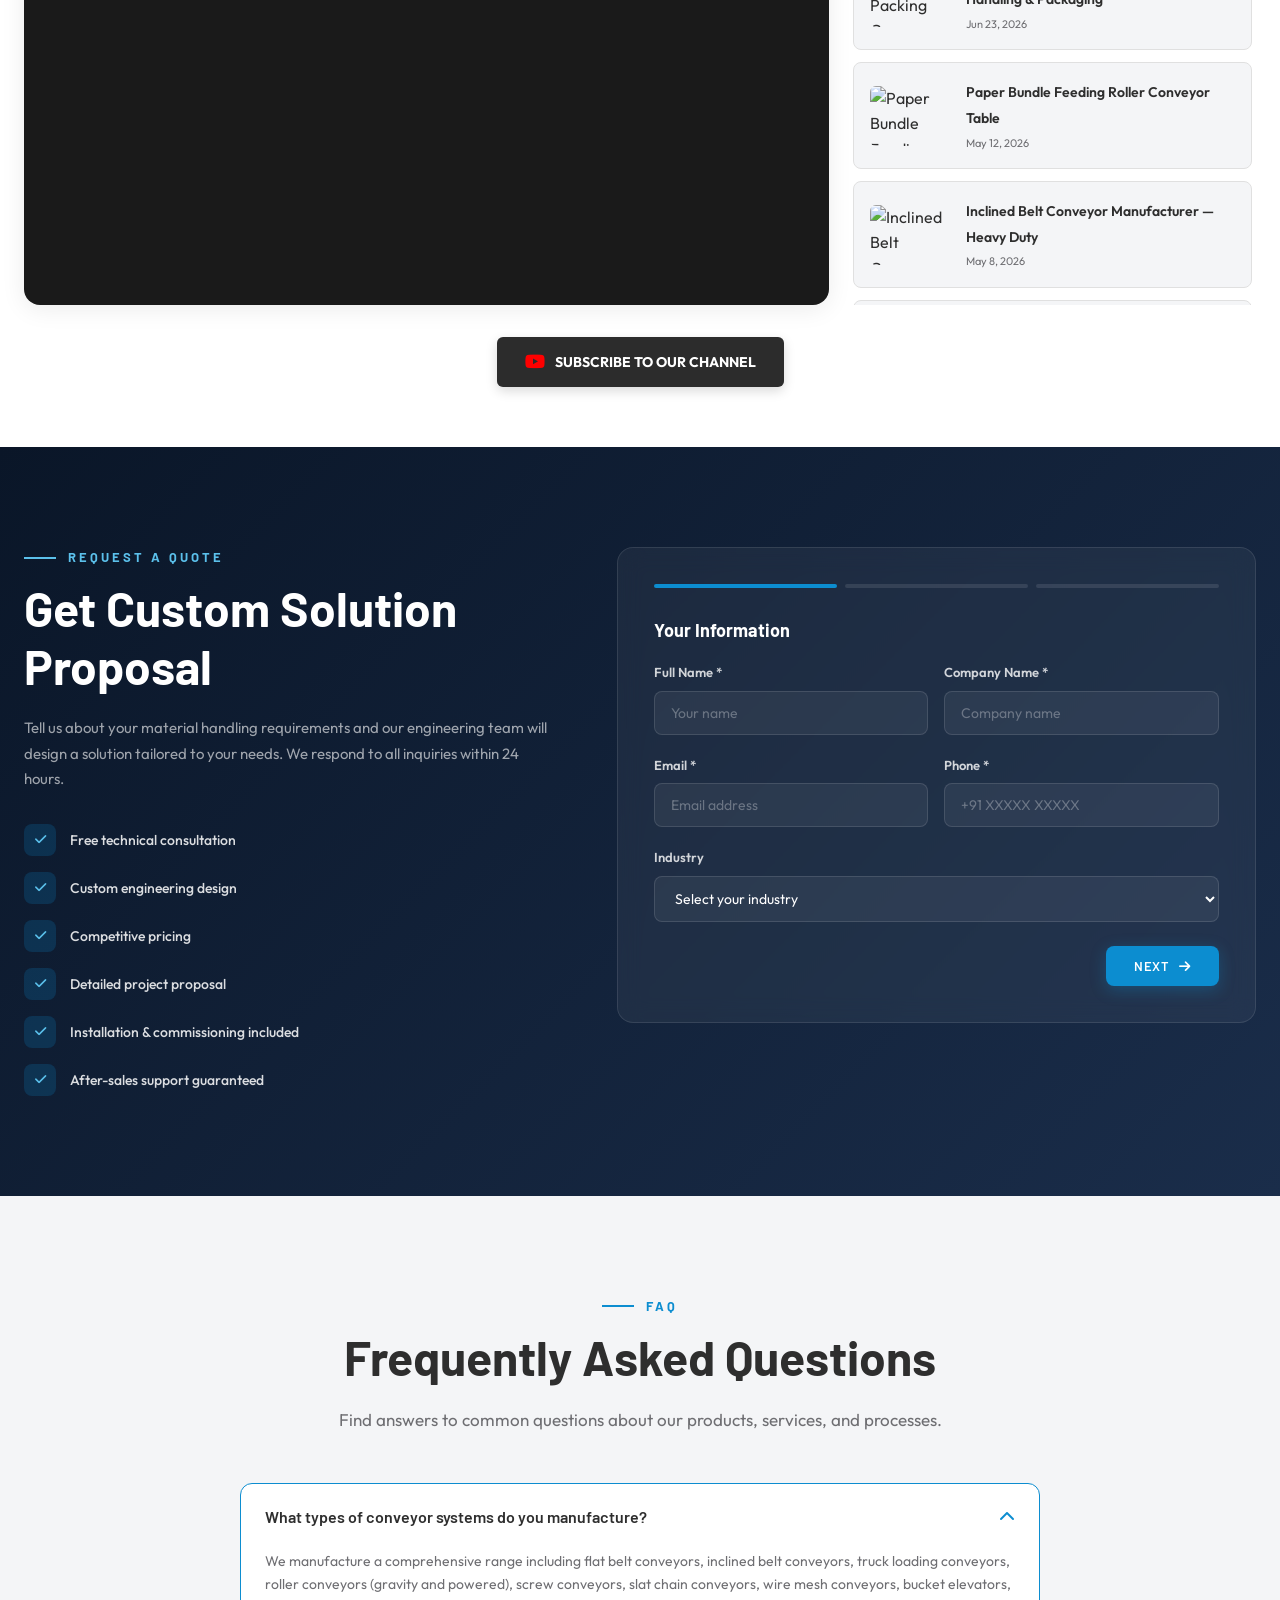
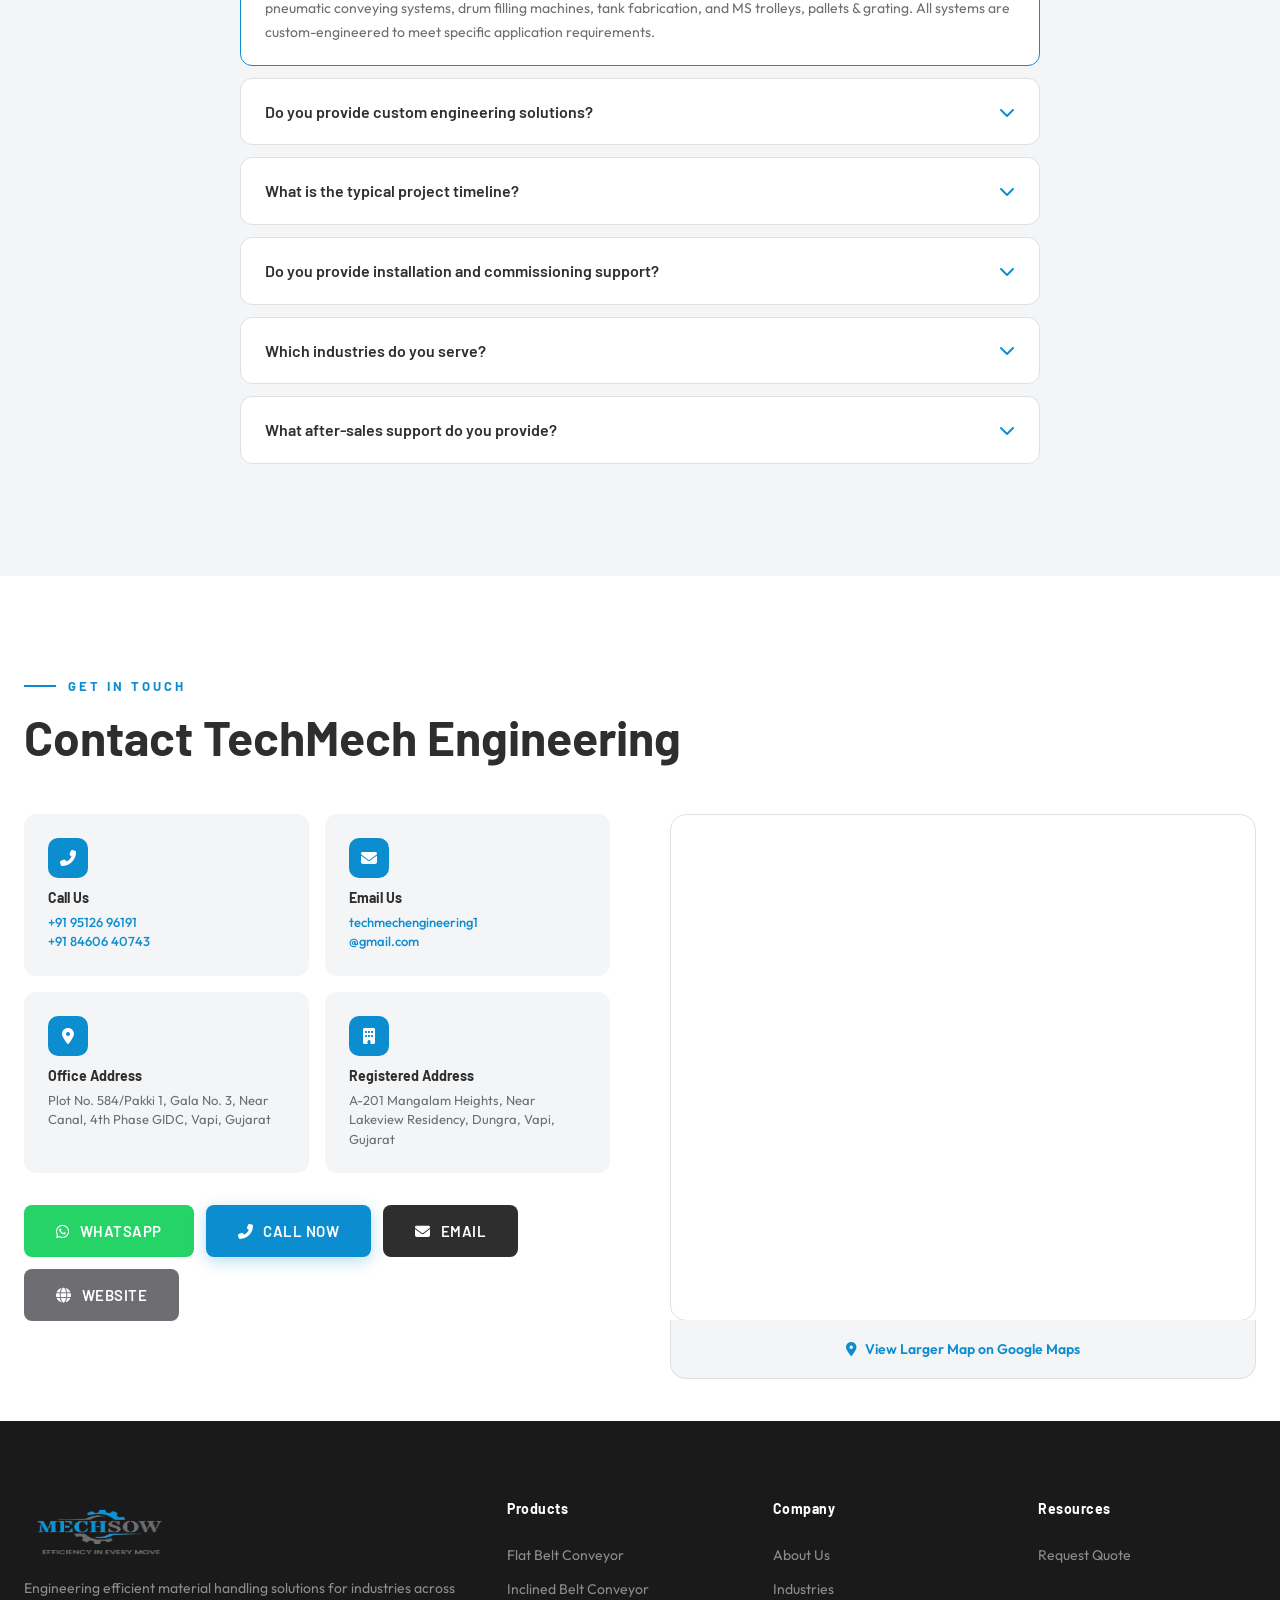
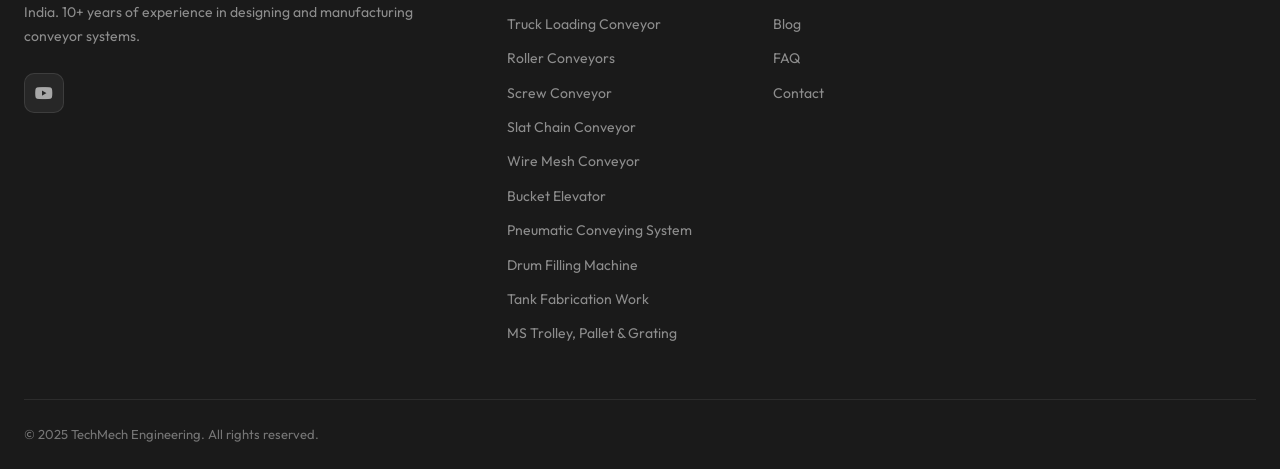
==== commit b832c4ef: "Rebrand to Mechsow: update brand mentions and domain to mechsow.com Replaces standalone "TechMech" b" ====
--- a/index.html
+++ b/index.html
@@ -6,17 +6,17 @@
 <meta name="description" content="TechMech Engineering - Leading manufacturer of belt, roller, screw & slat conveyor systems. 10+ years experience in material handling solutions. Based in Vapi, Gujarat.">
 <meta name="keywords" content="conveyor systems, belt conveyor, roller conveyor, screw conveyor, material handling, industrial automation, Vapi Gujarat">
 <title>TechMech Engineering | Efficiency In Every Move | Material Handling Solutions</title>
-<link rel="canonical" href="https://www.techmechengineering.co.in/">
+<link rel="canonical" href="https://mechsow.com/">
 <meta property="og:type" content="website">
 <meta property="og:title" content="TechMech Engineering | Efficiency In Every Move | Material Handling Solutions">
 <meta property="og:description" content="Leading manufacturer of belt, roller, screw & slat conveyor systems. 10+ years experience in material handling solutions. Based in Vapi, Gujarat.">
-<meta property="og:url" content="https://www.techmechengineering.co.in/">
-<meta property="og:image" content="https://www.techmechengineering.co.in/images/about.jpg">
+<meta property="og:url" content="https://mechsow.com/">
+<meta property="og:image" content="https://mechsow.com/images/about.jpg">
 <meta property="og:site_name" content="TechMech Engineering">
 <meta name="twitter:card" content="summary_large_image">
 <meta name="twitter:title" content="TechMech Engineering | Efficiency In Every Move | Material Handling Solutions">
 <meta name="twitter:description" content="Leading manufacturer of belt, roller, screw & slat conveyor systems. 10+ years experience in material handling solutions. Based in Vapi, Gujarat.">
-<meta name="twitter:image" content="https://www.techmechengineering.co.in/images/about.jpg">
+<meta name="twitter:image" content="https://mechsow.com/images/about.jpg">
 <link rel="icon" type="image/x-icon" href="favicon.ico">
 <link rel="icon" type="image/png" sizes="32x32" href="favicon-32x32.png">
 <link rel="icon" type="image/png" sizes="16x16" href="favicon-16x16.png">
@@ -30,8 +30,8 @@
   "@context": "https://schema.org",
   "@type": "Organization",
   "name": "TechMech Engineering",
-  "url": "https://www.techmechengineering.co.in",
-  "logo": "https://www.techmechengineering.co.in/images/logo.png",
+  "url": "https://mechsow.com",
+  "logo": "https://mechsow.com/images/logo.png",
   "description": "Manufacturer of material handling and conveying systems",
   "address": {
     "@type": "PostalAddress",
@@ -493,7 +493,7 @@
 <header class="header" id="header">
   <div class="header-inner">
     <a href="index.html" class="logo">
-      <img src="logo.png" alt="TechMech Engineering" style="height: 70px; width:150px ;">
+      <img src="images/logo.png" alt="TechMech Engineering" style="height: 70px; width:150px ;">
     </a>
     <nav class="nav-links">
       <a href="index.html#about">About</a>
@@ -587,7 +587,7 @@
   <div class="container">
     <div class="about-grid">
       <div class="about-image reveal">
-        <img loading="lazy" decoding="async" src="about.jpg" alt="TechMech Engineering Facility" style="width:100%;aspect-ratio:4/3;object-fit:cover;border-radius:var(--radius-lg);">
+        <img loading="lazy" decoding="async" src="images/about.jpg" alt="TechMech Engineering Facility" style="width:100%;aspect-ratio:4/3;object-fit:cover;border-radius:var(--radius-lg);">
         <div class="about-experience"><div class="number">10+</div><div class="label">Years Experience</div></div>
       </div>
       <div class="about-content reveal">
@@ -627,18 +627,18 @@
       <p class="section-desc">Comprehensive range of material handling and conveying systems designed for maximum efficiency, durability and uptime.</p>
     </div>
     <div class="products-grid">
-      <div class="product-card reveal" onclick="openProductModal(0)" role="button" tabindex="0"><div class="product-img"><img loading="lazy" decoding="async" src="product_1.jpg" alt="FLAT BELT CONVEYORS" style="width:100%;height:100%;object-fit:contain;"></div><div class="product-info"><h3>Flat Belt Conveyor</h3><p>PVC/PU/Rubber belt conveyors with variable speed, customizable load capacity up to 200 kg/m, and adjustable frame heights.</p><span class="product-link">View Details <i class="fas fa-arrow-right"></i></span></div></div>
-      <div class="product-card reveal" onclick="openProductModal(1)" role="button" tabindex="0"><div class="product-img"><img loading="lazy" decoding="async" src="product_2.jpg" alt="INCLINED BELT CONVEYOR" style="width:100%;height:100%;object-fit:contain;"></div><div class="product-info"><h3>Inclined Belt Conveyor</h3><p>Angles from 15° to 45° (up to 60° with cleats), ideal for elevation changes in production lines with cleated belt options.</p><span class="product-link">View Details <i class="fas fa-arrow-right"></i></span></div></div>
-      <div class="product-card reveal" onclick="openProductModal(2)" role="button" tabindex="0"><div class="product-img"><img loading="lazy" decoding="async" src="product_3.jpg" alt="TRUCK LOADING CONVEYOR" style="width:100%;height:100%;object-fit:contain;"></div><div class="product-info"><h3>Truck Loading Conveyor</h3><p>Height-adjustable from 800 mm to 3000 mm with variable inclination angles, designed for efficient loading and unloading operations.</p><span class="product-link">View Details <i class="fas fa-arrow-right"></i></span></div></div>
-      <div class="product-card reveal" onclick="openProductModal(3)" role="button" tabindex="0"><div class="product-img"><img loading="lazy" decoding="async" src="product_4.jpg" alt="FLAT BELT CONVEYORS" style="width:100%;height:100%;object-fit:contain;"></div><div class="product-info"><h3>Roller Conveyors</h3><p>Gravity and powered roller conveyors with MS/SS/PVC rollers, PLC/VFD control options, and load capacity up to 300 kg/m.</p><span class="product-link">View Details <i class="fas fa-arrow-right"></i></span></div></div>
-      <div class="product-card reveal" onclick="openProductModal(4)" role="button" tabindex="0"><div class="product-img"><img loading="lazy" decoding="async" src="product_5.jpg" alt="SCREW CONVEYOR" style="width:100%;height:100%;object-fit:contain;"></div><div class="product-info"><h3>Screw Conveyor</h3><p>Precision-engineered screw conveyors for powders and granules with equal/variable pitch, up to 100 TPH capacity.</p><span class="product-link">View Details <i class="fas fa-arrow-right"></i></span></div></div>
-      <div class="product-card reveal" onclick="openProductModal(5)" role="button" tabindex="0"><div class="product-img"><img loading="lazy" decoding="async" src="product_6.jpg" alt="SLAT CHAIN CONVEYOR" style="width:100%;height:100%;object-fit:contain;"></div><div class="product-info"><h3>Slat Chain Conveyor</h3><p>Heavy-duty slat conveyors with MS/SS/Plastic slats, roller chain drive, and load capacity up to 500 kg/m for demanding environments.</p><span class="product-link">View Details <i class="fas fa-arrow-right"></i></span></div></div>
-      <div class="product-card reveal" onclick="openProductModal(6)" role="button" tabindex="0"><div class="product-img"><img loading="lazy" decoding="async" src="product_7.jpg" alt="Wire Mesh Conveyor" style="width:100%;height:100%;object-fit:contain;"></div><div class="product-info"><h3>Wire Mesh Conveyor</h3><p>SS wire mesh belt conveyors operating at temperatures up to 800°C, ideal for baking, drying, and heat treatment processes.</p><span class="product-link">View Details <i class="fas fa-arrow-right"></i></span></div></div>
-      <div class="product-card reveal" onclick="openProductModal(7)" role="button" tabindex="0"><div class="product-img"><img loading="lazy" decoding="async" src="product_8.jpg" alt="Bucket Elevator" style="width:100%;height:100%;object-fit:contain;"></div><div class="product-info"><h3>Bucket Elevator</h3><p>Vertical lifting systems with bucket capacity 1L to 20L, system capacity up to 200 TPH, and heights up to 30 meters.</p><span class="product-link">View Details <i class="fas fa-arrow-right"></i></span></div></div>
-      <div class="product-card reveal" onclick="openProductModal(8)" role="button" tabindex="0"><div class="product-img"><img loading="lazy" decoding="async" src="pneumatic-conveying.jpg" alt="Pneumatic Conveying System" style="width:100%;height:100%;object-fit:contain;"></div><div class="product-info"><h3>Pneumatic Conveying System</h3><p>Complete pneumatic conveying solutions with distances up to 150m, heating up to 200°C and cooling down to 10°C.</p><span class="product-link">View Details <i class="fas fa-arrow-right"></i></span></div></div>
-      <div class="product-card reveal" onclick="openProductModal(9)" role="button" tabindex="0"><div class="product-img"><img loading="lazy" decoding="async" src="drum-filling-machine.jpg" alt="Drum Filling Machine" style="width:100%;height:100%;object-fit:contain;"></div><div class="product-info"><h3>Drum Filling Machine</h3><p>Semi-automatic and automatic drum filling systems, 50L to 1000L capacity with PLC-HMI control and ±0.1% accuracy.</p><span class="product-link">View Details <i class="fas fa-arrow-right"></i></span></div></div>
-      <div class="product-card reveal" onclick="openProductModal(10)" role="button" tabindex="0"><div class="product-img"><img loading="lazy" decoding="async" src="product_9.jpg" alt="Tank Fabrication Work" style="width:100%;height:100%;object-fit:contain;"></div><div class="product-info"><h3>Tank Fabrication Work</h3><p>Custom tanks from 100L to 5000+ Liters in MS, SS304, SS316 and special alloys with TIG/MIG/ARC welding.</p><span class="product-link">View Details <i class="fas fa-arrow-right"></i></span></div></div>
-      <div class="product-card reveal" onclick="openProductModal(11)" role="button" tabindex="0"><div class="product-img"><img loading="lazy" decoding="async" src="ms-trolley-pallet-grating.jpg" alt="MS Trolley, Pallet & Grating" style="width:100%;height:100%;object-fit:contain;"></div><div class="product-info"><h3>MS Trolley, Pallet &amp; Grating</h3><p>Platform trolleys, cage trolleys, heavy-duty MS pallets, stackable pallets, welded and galvanized grating solutions.</p><span class="product-link">View Details <i class="fas fa-arrow-right"></i></span></div></div>
+      <div class="product-card reveal" onclick="openProductModal(0)" role="button" tabindex="0"><div class="product-img"><img loading="lazy" decoding="async" src="images/product_1.jpg" alt="FLAT BELT CONVEYORS" style="width:100%;height:100%;object-fit:contain;"></div><div class="product-info"><h3>Flat Belt Conveyor</h3><p>PVC/PU/Rubber belt conveyors with variable speed, customizable load capacity up to 200 kg/m, and adjustable frame heights.</p><span class="product-link">View Details <i class="fas fa-arrow-right"></i></span></div></div>
+      <div class="product-card reveal" onclick="openProductModal(1)" role="button" tabindex="0"><div class="product-img"><img loading="lazy" decoding="async" src="images/product_2.jpg" alt="INCLINED BELT CONVEYOR" style="width:100%;height:100%;object-fit:contain;"></div><div class="product-info"><h3>Inclined Belt Conveyor</h3><p>Angles from 15° to 45° (up to 60° with cleats), ideal for elevation changes in production lines with cleated belt options.</p><span class="product-link">View Details <i class="fas fa-arrow-right"></i></span></div></div>
+      <div class="product-card reveal" onclick="openProductModal(2)" role="button" tabindex="0"><div class="product-img"><img loading="lazy" decoding="async" src="images/product_3.jpg" alt="TRUCK LOADING CONVEYOR" style="width:100%;height:100%;object-fit:contain;"></div><div class="product-info"><h3>Truck Loading Conveyor</h3><p>Height-adjustable from 800 mm to 3000 mm with variable inclination angles, designed for efficient loading and unloading operations.</p><span class="product-link">View Details <i class="fas fa-arrow-right"></i></span></div></div>
+      <div class="product-card reveal" onclick="openProductModal(3)" role="button" tabindex="0"><div class="product-img"><img loading="lazy" decoding="async" src="images/product_4.jpg" alt="FLAT BELT CONVEYORS" style="width:100%;height:100%;object-fit:contain;"></div><div class="product-info"><h3>Roller Conveyors</h3><p>Gravity and powered roller conveyors with MS/SS/PVC rollers, PLC/VFD control options, and load capacity up to 300 kg/m.</p><span class="product-link">View Details <i class="fas fa-arrow-right"></i></span></div></div>
+      <div class="product-card reveal" onclick="openProductModal(4)" role="button" tabindex="0"><div class="product-img"><img loading="lazy" decoding="async" src="images/product_5.jpg" alt="SCREW CONVEYOR" style="width:100%;height:100%;object-fit:contain;"></div><div class="product-info"><h3>Screw Conveyor</h3><p>Precision-engineered screw conveyors for powders and granules with equal/variable pitch, up to 100 TPH capacity.</p><span class="product-link">View Details <i class="fas fa-arrow-right"></i></span></div></div>
+      <div class="product-card reveal" onclick="openProductModal(5)" role="button" tabindex="0"><div class="product-img"><img loading="lazy" decoding="async" src="images/product_6.jpg" alt="SLAT CHAIN CONVEYOR" style="width:100%;height:100%;object-fit:contain;"></div><div class="product-info"><h3>Slat Chain Conveyor</h3><p>Heavy-duty slat conveyors with MS/SS/Plastic slats, roller chain drive, and load capacity up to 500 kg/m for demanding environments.</p><span class="product-link">View Details <i class="fas fa-arrow-right"></i></span></div></div>
+      <div class="product-card reveal" onclick="openProductModal(6)" role="button" tabindex="0"><div class="product-img"><img loading="lazy" decoding="async" src="images/product_7.jpg" alt="Wire Mesh Conveyor" style="width:100%;height:100%;object-fit:contain;"></div><div class="product-info"><h3>Wire Mesh Conveyor</h3><p>SS wire mesh belt conveyors operating at temperatures up to 800°C, ideal for baking, drying, and heat treatment processes.</p><span class="product-link">View Details <i class="fas fa-arrow-right"></i></span></div></div>
+      <div class="product-card reveal" onclick="openProductModal(7)" role="button" tabindex="0"><div class="product-img"><img loading="lazy" decoding="async" src="images/product_8.jpg" alt="Bucket Elevator" style="width:100%;height:100%;object-fit:contain;"></div><div class="product-info"><h3>Bucket Elevator</h3><p>Vertical lifting systems with bucket capacity 1L to 20L, system capacity up to 200 TPH, and heights up to 30 meters.</p><span class="product-link">View Details <i class="fas fa-arrow-right"></i></span></div></div>
+      <div class="product-card reveal" onclick="openProductModal(8)" role="button" tabindex="0"><div class="product-img"><img loading="lazy" decoding="async" src="images/pneumatic-conveying.jpg" alt="Pneumatic Conveying System" style="width:100%;height:100%;object-fit:contain;"></div><div class="product-info"><h3>Pneumatic Conveying System</h3><p>Complete pneumatic conveying solutions with distances up to 150m, heating up to 200°C and cooling down to 10°C.</p><span class="product-link">View Details <i class="fas fa-arrow-right"></i></span></div></div>
+      <div class="product-card reveal" onclick="openProductModal(9)" role="button" tabindex="0"><div class="product-img"><img loading="lazy" decoding="async" src="images/drum-filling-machine.jpg" alt="Drum Filling Machine" style="width:100%;height:100%;object-fit:contain;"></div><div class="product-info"><h3>Drum Filling Machine</h3><p>Semi-automatic and automatic drum filling systems, 50L to 1000L capacity with PLC-HMI control and ±0.1% accuracy.</p><span class="product-link">View Details <i class="fas fa-arrow-right"></i></span></div></div>
+      <div class="product-card reveal" onclick="openProductModal(10)" role="button" tabindex="0"><div class="product-img"><img loading="lazy" decoding="async" src="images/product_9.jpg" alt="Tank Fabrication Work" style="width:100%;height:100%;object-fit:contain;"></div><div class="product-info"><h3>Tank Fabrication Work</h3><p>Custom tanks from 100L to 5000+ Liters in MS, SS304, SS316 and special alloys with TIG/MIG/ARC welding.</p><span class="product-link">View Details <i class="fas fa-arrow-right"></i></span></div></div>
+      <div class="product-card reveal" onclick="openProductModal(11)" role="button" tabindex="0"><div class="product-img"><img loading="lazy" decoding="async" src="images/ms-trolley-pallet-grating.jpg" alt="MS Trolley, Pallet & Grating" style="width:100%;height:100%;object-fit:contain;"></div><div class="product-info"><h3>MS Trolley, Pallet &amp; Grating</h3><p>Platform trolleys, cage trolleys, heavy-duty MS pallets, stackable pallets, welded and galvanized grating solutions.</p><span class="product-link">View Details <i class="fas fa-arrow-right"></i></span></div></div>
     </div>
   </div>
 </section>
@@ -695,22 +695,22 @@
   </div>
   <div class="logo-scroll">
     <div class="logo-track">
-      <div class="client-logo"><img loading="lazy" decoding="async" src="logo_1.png" alt="Aditya Birla / Hindalco" class="client-logo-img"></div>
-      <div class="client-logo"><img loading="lazy" decoding="async" src="logo_2.png" alt="Atul Limited" class="client-logo-img"></div>
-      <div class="client-logo"><img loading="lazy" decoding="async" src="logo_3.png" alt="KLJ" class="client-logo-img"></div>
-      <div class="client-logo"><img loading="lazy" decoding="async" src="logo_4.png" alt="Anchor by Panasonic" class="client-logo-img"></div>
-      <div class="client-logo"><img loading="lazy" decoding="async" src="logo_5.png" alt="Meril" class="client-logo-img"></div>
-      <div class="client-logo"><img loading="lazy" decoding="async" src="logo_6.png" alt="EMIL - Essel Mining" class="client-logo-img"></div>
-      <div class="client-logo"><img loading="lazy" decoding="async" src="logo_7.png" alt="IMP Powers Ltd" class="client-logo-img"></div>
-      <div class="client-logo"><img loading="lazy" decoding="async" src="logo_8.png" alt="Kusumgar Corporates" class="client-logo-img"></div>
-      <div class="client-logo"><img loading="lazy" decoding="async" src="logo_1.png" alt="Aditya Birla / Hindalco" class="client-logo-img"></div>
-      <div class="client-logo"><img loading="lazy" decoding="async" src="logo_2.png" alt="Atul Limited" class="client-logo-img"></div>
-      <div class="client-logo"><img loading="lazy" decoding="async" src="logo_3.png" alt="KLJ" class="client-logo-img"></div>
-      <div class="client-logo"><img loading="lazy" decoding="async" src="logo_4.png" alt="Anchor by Panasonic" class="client-logo-img"></div>
-      <div class="client-logo"><img loading="lazy" decoding="async" src="logo_5.png" alt="Meril" class="client-logo-img"></div>
-      <div class="client-logo"><img loading="lazy" decoding="async" src="logo_6.png" alt="EMIL - Essel Mining" class="client-logo-img"></div>
-      <div class="client-logo"><img loading="lazy" decoding="async" src="logo_7.png" alt="IMP Powers Ltd" class="client-logo-img"></div>
-      <div class="client-logo"><img loading="lazy" decoding="async" src="logo_8.png" alt="Kusumgar Corporates" class="client-logo-img"></div>
+      <div class="client-logo"><img loading="lazy" decoding="async" src="images/logo_1.png" alt="Aditya Birla / Hindalco" class="client-logo-img"></div>
+      <div class="client-logo"><img loading="lazy" decoding="async" src="images/logo_2.png" alt="Atul Limited" class="client-logo-img"></div>
+      <div class="client-logo"><img loading="lazy" decoding="async" src="images/logo_3.png" alt="KLJ" class="client-logo-img"></div>
+      <div class="client-logo"><img loading="lazy" decoding="async" src="images/logo_4.png" alt="Anchor by Panasonic" class="client-logo-img"></div>
+      <div class="client-logo"><img loading="lazy" decoding="async" src="images/logo_5.png" alt="Meril" class="client-logo-img"></div>
+      <div class="client-logo"><img loading="lazy" decoding="async" src="images/logo_6.png" alt="EMIL - Essel Mining" class="client-logo-img"></div>
+      <div class="client-logo"><img loading="lazy" decoding="async" src="images/logo_7.png" alt="IMP Powers Ltd" class="client-logo-img"></div>
+      <div class="client-logo"><img loading="lazy" decoding="async" src="images/logo_8.png" alt="Kusumgar Corporates" class="client-logo-img"></div>
+      <div class="client-logo"><img loading="lazy" decoding="async" src="images/logo_1.png" alt="Aditya Birla / Hindalco" class="client-logo-img"></div>
+      <div class="client-logo"><img loading="lazy" decoding="async" src="images/logo_2.png" alt="Atul Limited" class="client-logo-img"></div>
+      <div class="client-logo"><img loading="lazy" decoding="async" src="images/logo_3.png" alt="KLJ" class="client-logo-img"></div>
+      <div class="client-logo"><img loading="lazy" decoding="async" src="images/logo_4.png" alt="Anchor by Panasonic" class="client-logo-img"></div>
+      <div class="client-logo"><img loading="lazy" decoding="async" src="images/logo_5.png" alt="Meril" class="client-logo-img"></div>
+      <div class="client-logo"><img loading="lazy" decoding="async" src="images/logo_6.png" alt="EMIL - Essel Mining" class="client-logo-img"></div>
+      <div class="client-logo"><img loading="lazy" decoding="async" src="images/logo_7.png" alt="IMP Powers Ltd" class="client-logo-img"></div>
+      <div class="client-logo"><img loading="lazy" decoding="async" src="images/logo_8.png" alt="Kusumgar Corporates" class="client-logo-img"></div>
     </div>
   </div>
 </section>
@@ -748,7 +748,7 @@
     <div class="youtube-header" style="margin-bottom: 40px; text-align: left;">
       <div class="section-label">Video Resources</div>
       <h2 class="section-title">Learn From Our Engineering Experts</h2>
-      <p class="section-desc">Watch product demonstrations, installation guides and engineering insights from the TechMech team.</p>
+      <p class="section-desc">Watch product demonstrations, installation guides and engineering insights from the Mechsow team.</p>
     </div>
 
     <div class="youtube-featured">
@@ -776,7 +776,7 @@
 </section>
 
 <script>
-// --- TechMech YouTube Video Feed ---
+// --- Mechsow YouTube Video Feed ---
 // Channel: @techmechengineering-1 | ID: UCQFIIfSFntGAUz0EZUdsVgA
 // Videos fetched from YouTube RSS feed — works without PHP
 (function initYouTubeSection() {
@@ -906,7 +906,7 @@
           <a href="https://wa.me/919512696191" target="_blank" rel="noopener noreferrer" class="btn" style="background:#25D366;color:white"><i class="fab fa-whatsapp"></i> WhatsApp</a>
           <a href="tel:+919512696191" class="btn btn-primary"><i class="fas fa-phone-alt"></i> Call Now</a>
           <a href="mailto:techmechengineering1@gmail.com" class="btn btn-dark"><i class="fas fa-envelope"></i> Email</a>
-          <a href="https://www.techmechengineering.co.in" target="_blank" rel="noopener noreferrer" class="btn" style="background:var(--secondary);color:white"><i class="fas fa-globe"></i> Website</a>
+          <a href="https://mechsow.com" target="_blank" rel="noopener noreferrer" class="btn" style="background:var(--secondary);color:white"><i class="fas fa-globe"></i> Website</a>
         </div>
       </div>
       <div class="reveal">
@@ -928,7 +928,7 @@
   <div class="container">
     <div class="footer-grid">
       <div class="footer-brand">
-        <a href="index.html" class="logo"><img loading="lazy" decoding="async" src="logo.png" alt="TechMech Engineering" style="height: 60px; width: 150px;"></a>
+        <a href="index.html" class="logo"><img loading="lazy" decoding="async" src="images/logo.png" alt="TechMech Engineering" style="height: 60px; width: 150px;"></a>
         <p>Engineering efficient material handling solutions for industries across India. 10+ years of experience in designing and manufacturing conveyor systems.</p>
         <div class="footer-social"><a href="https://youtube.com/@techmechengineering-1" target="_blank" rel="noopener"><i class="fab fa-youtube"></i></a></div>
       </div>
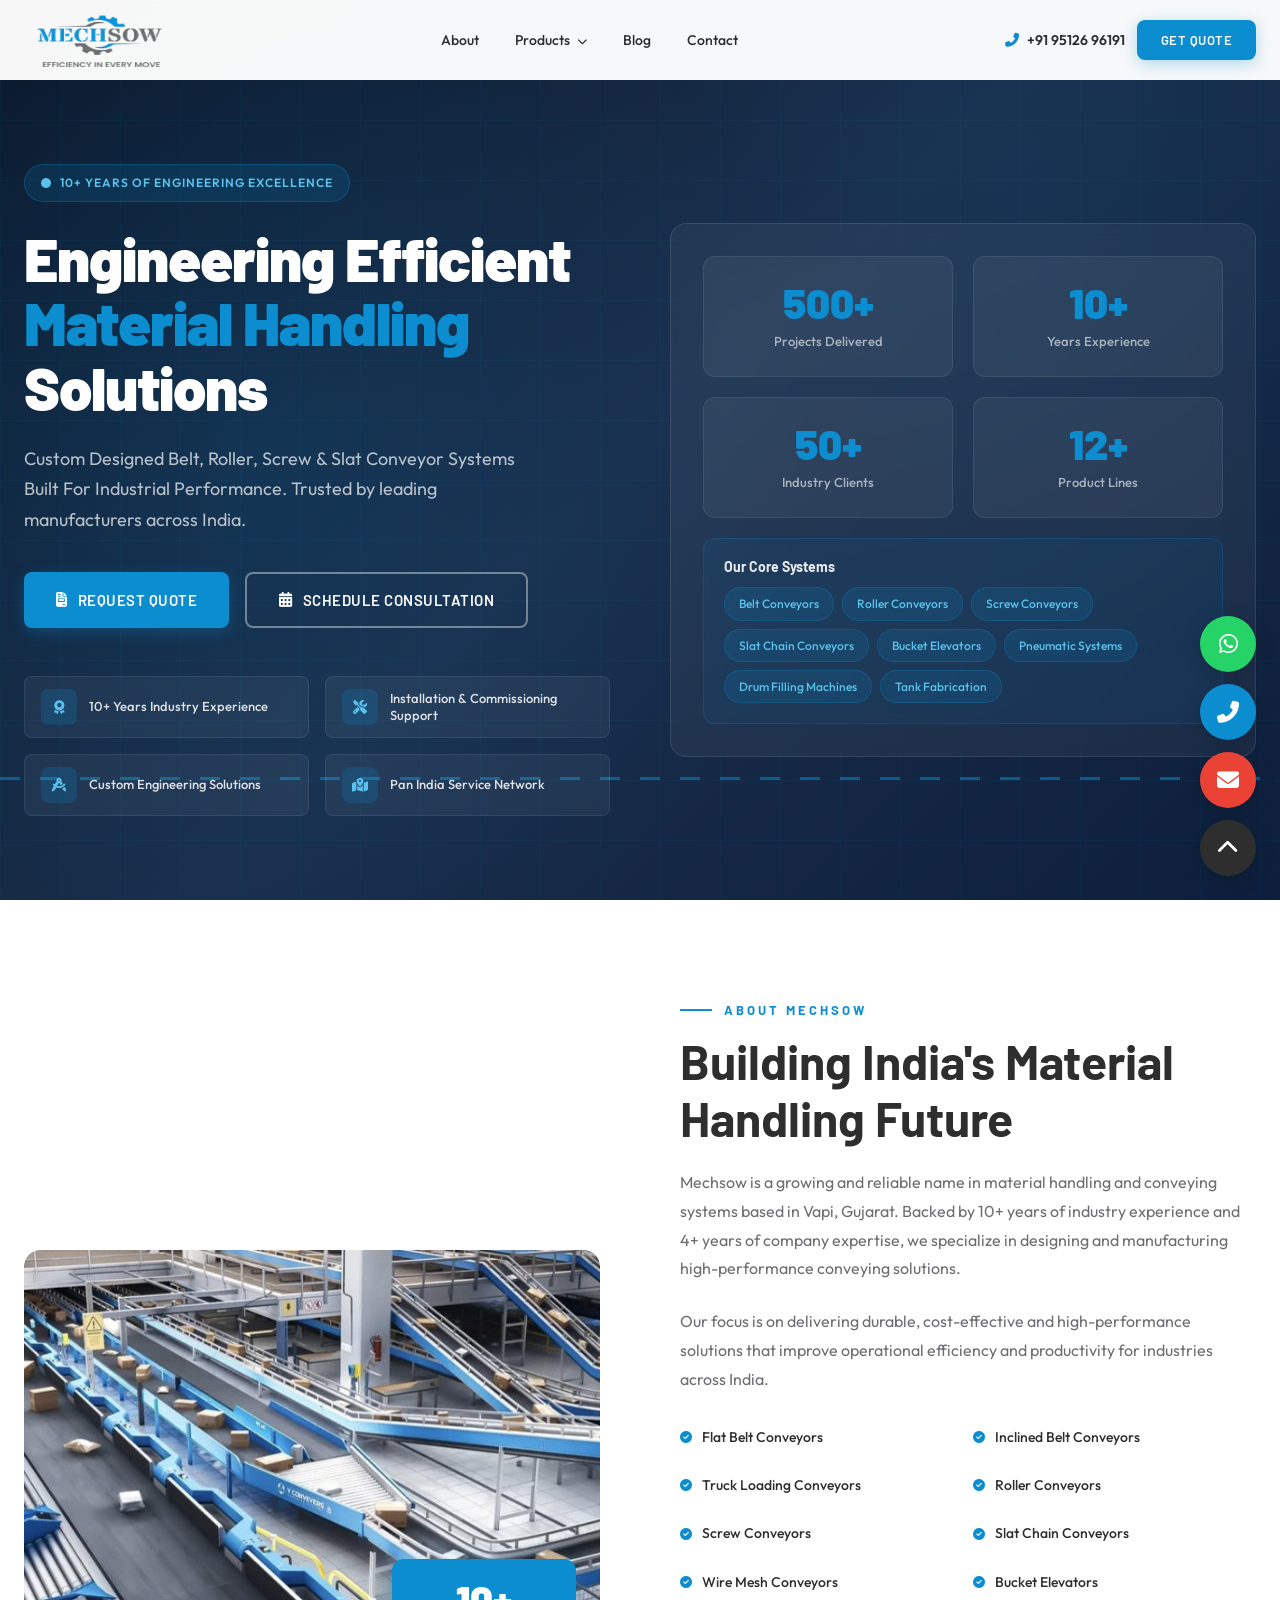
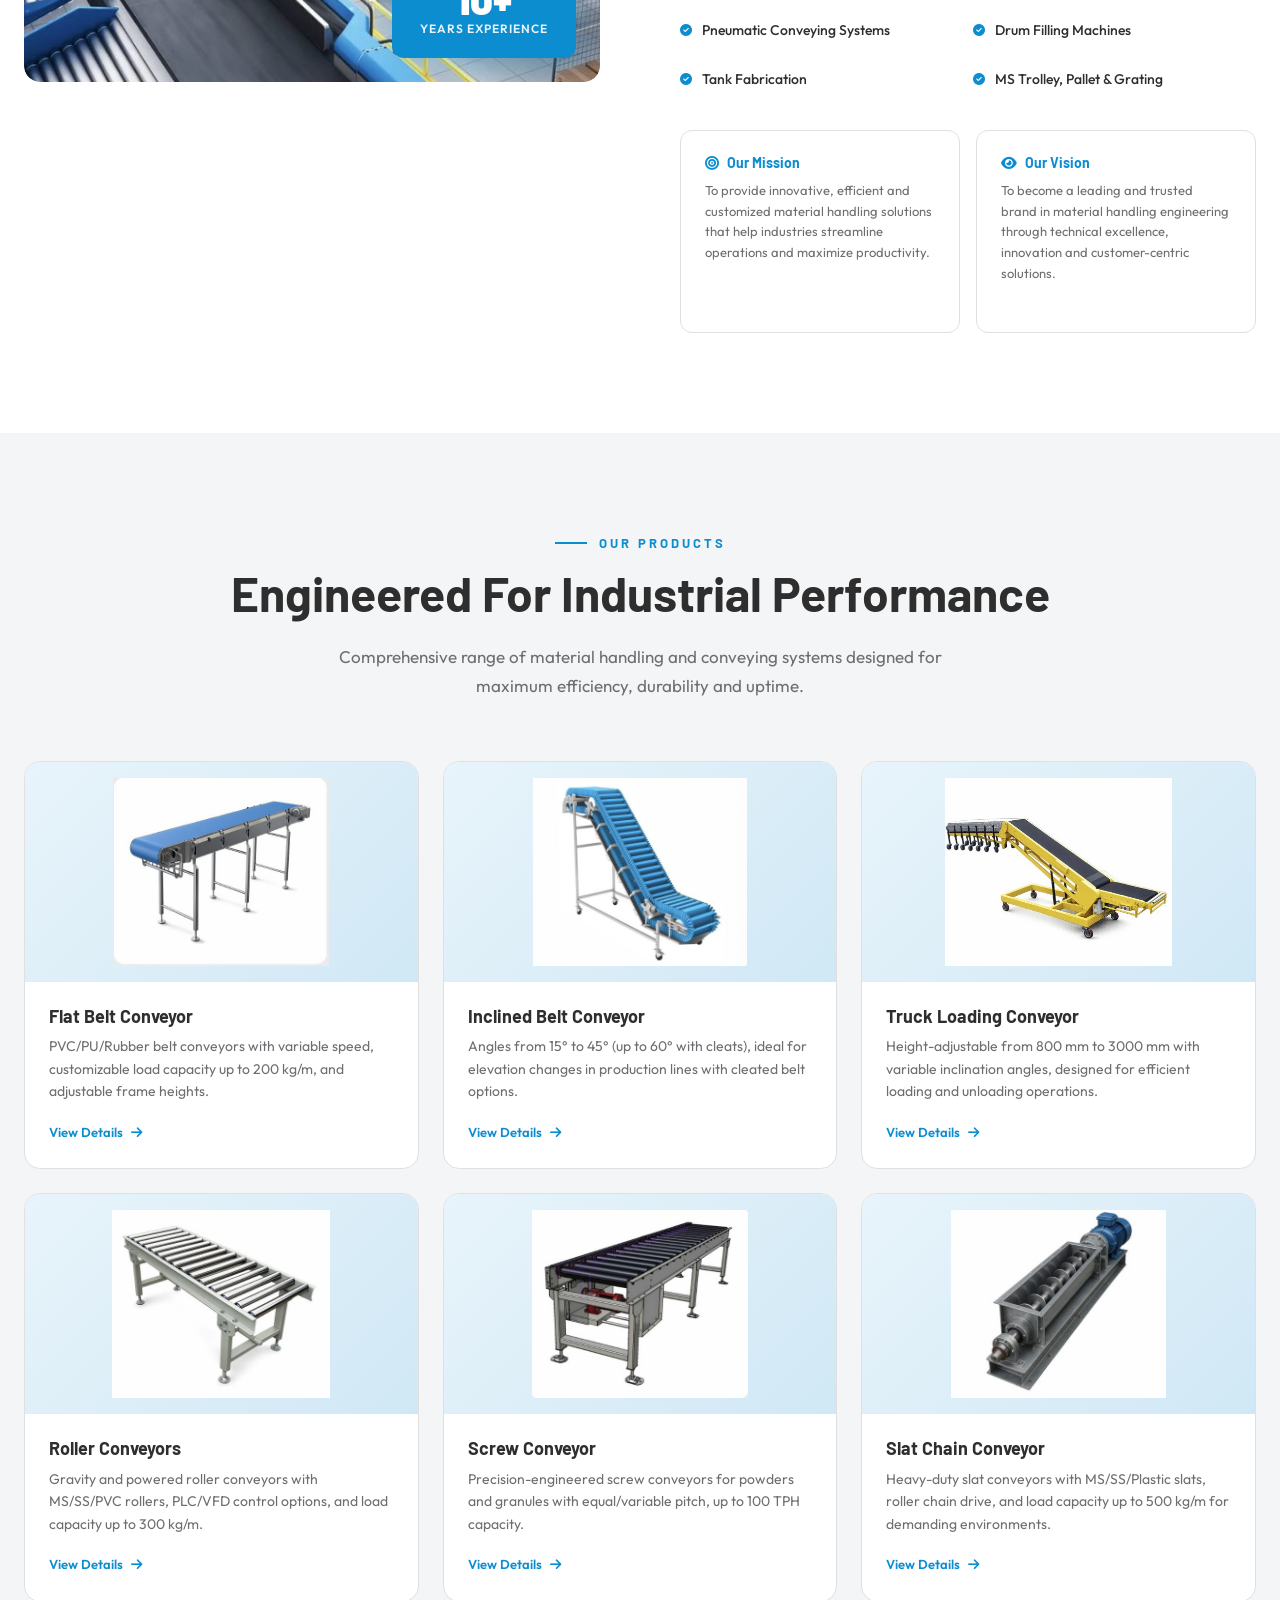
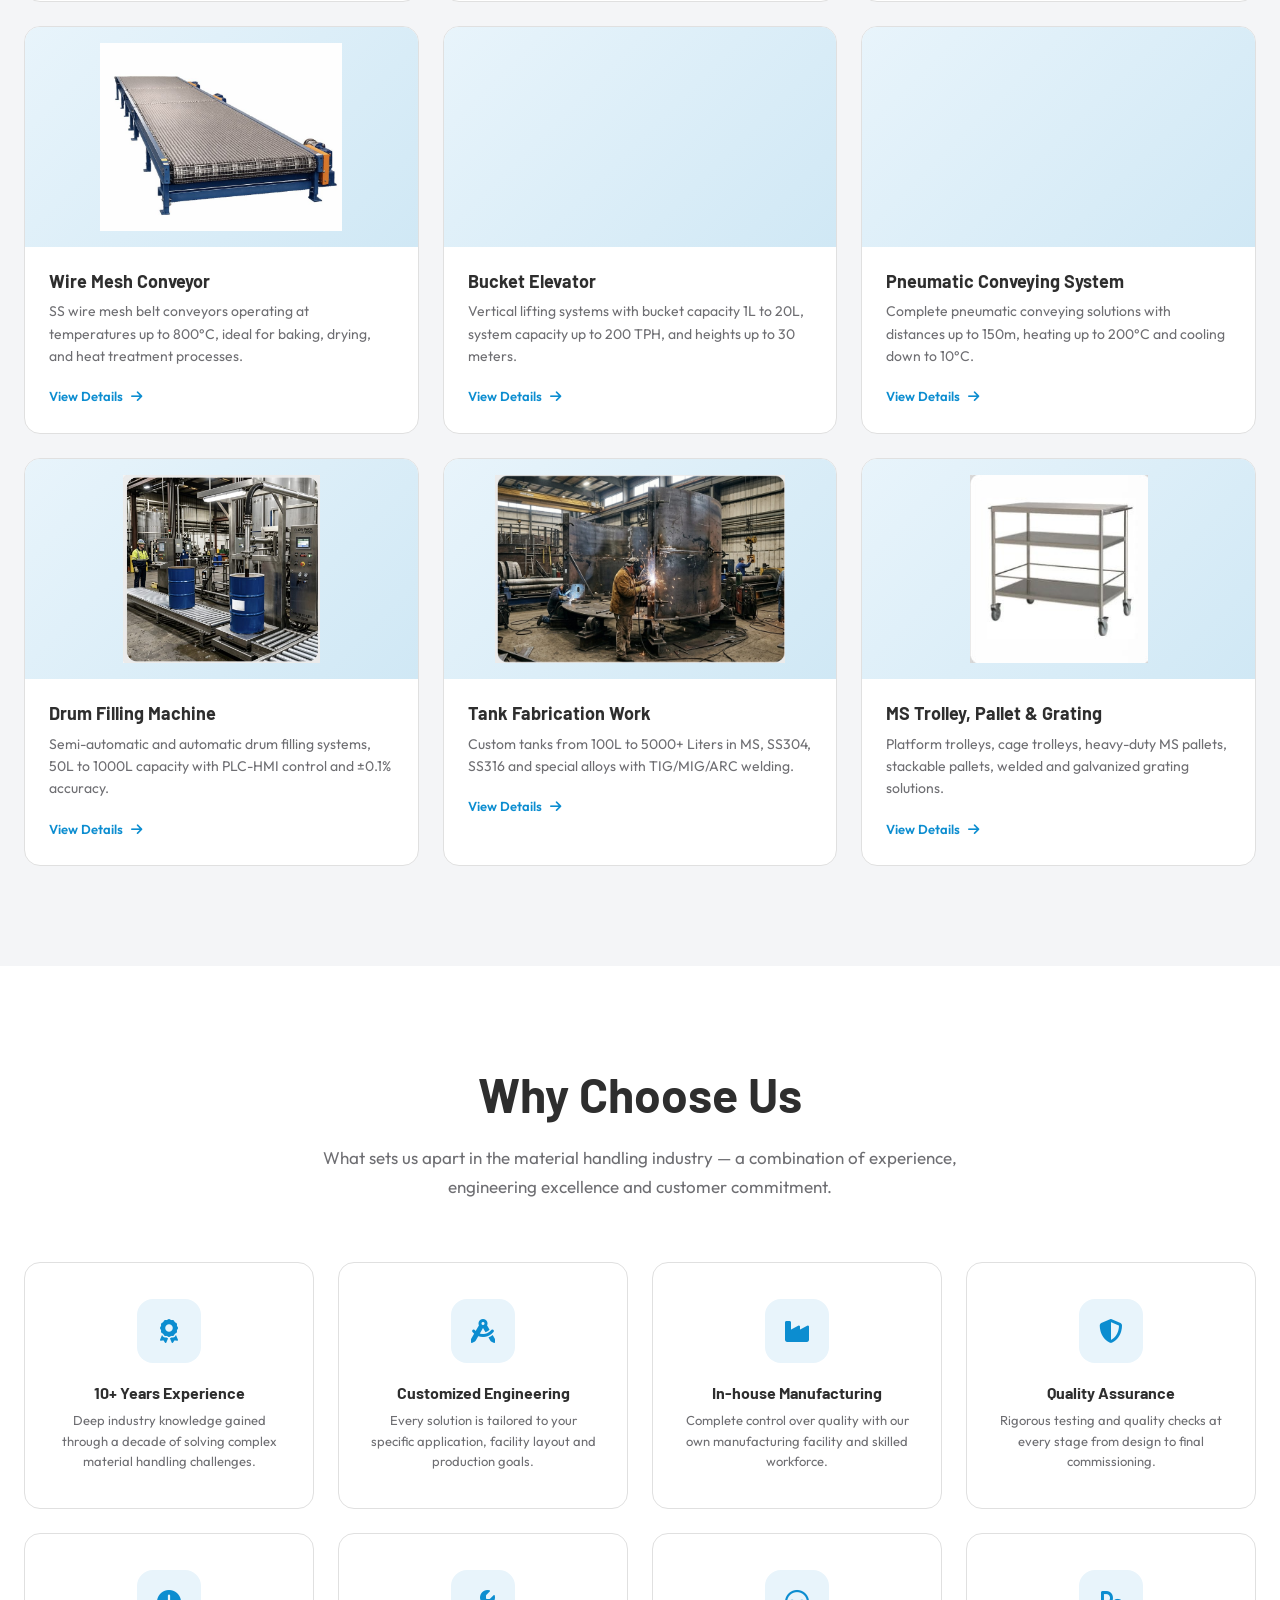
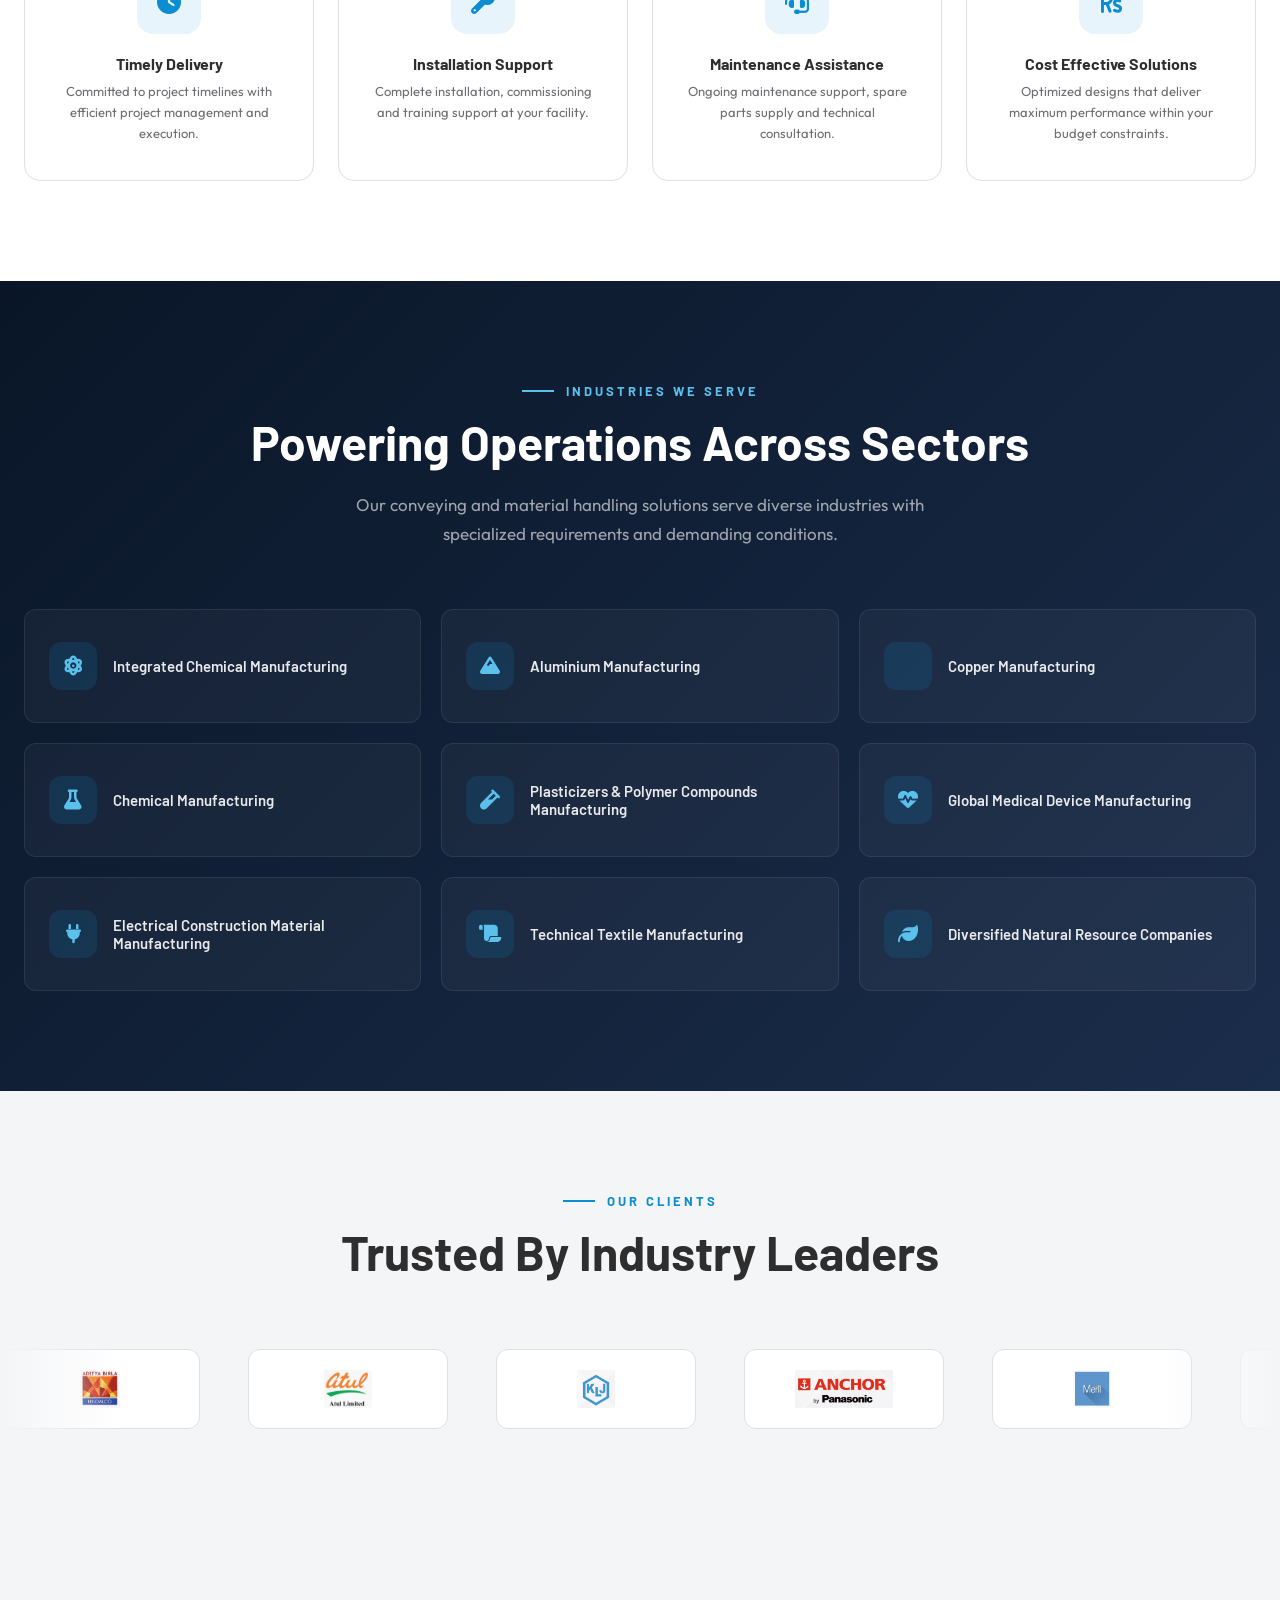
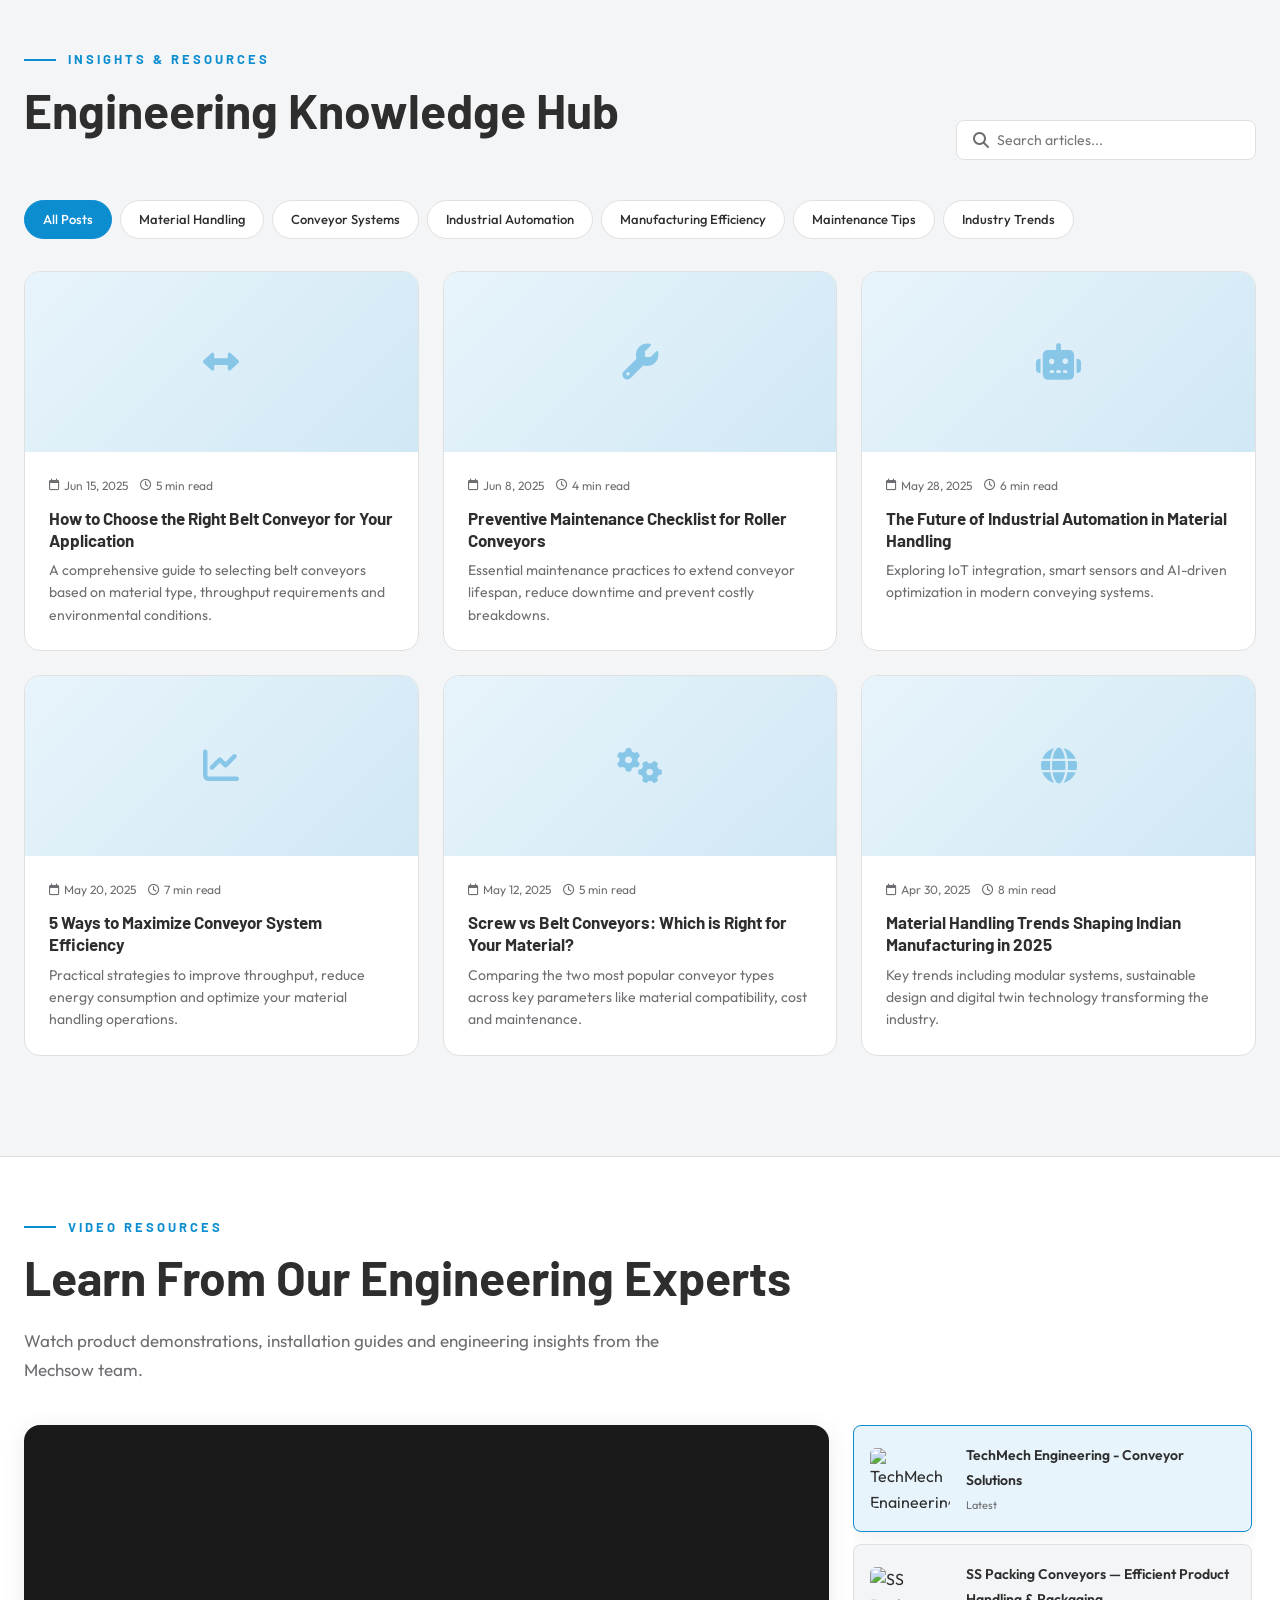
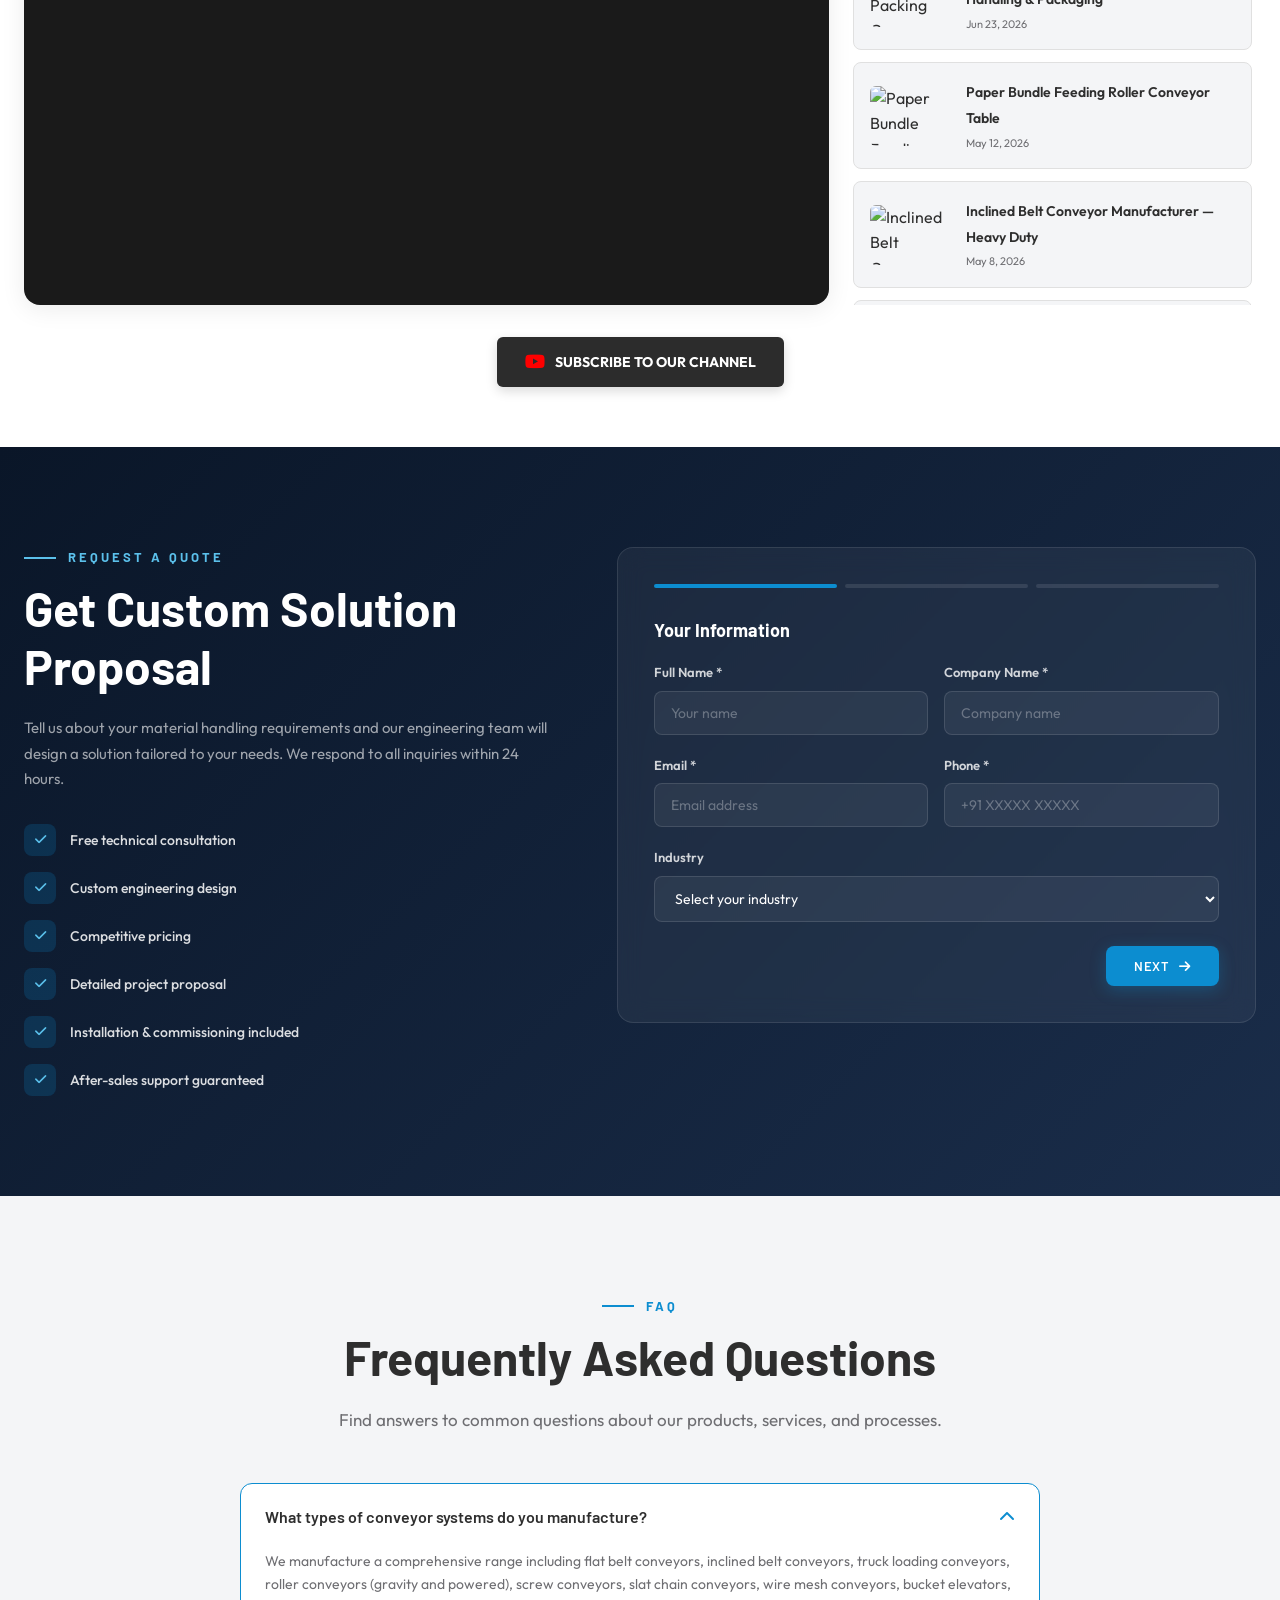
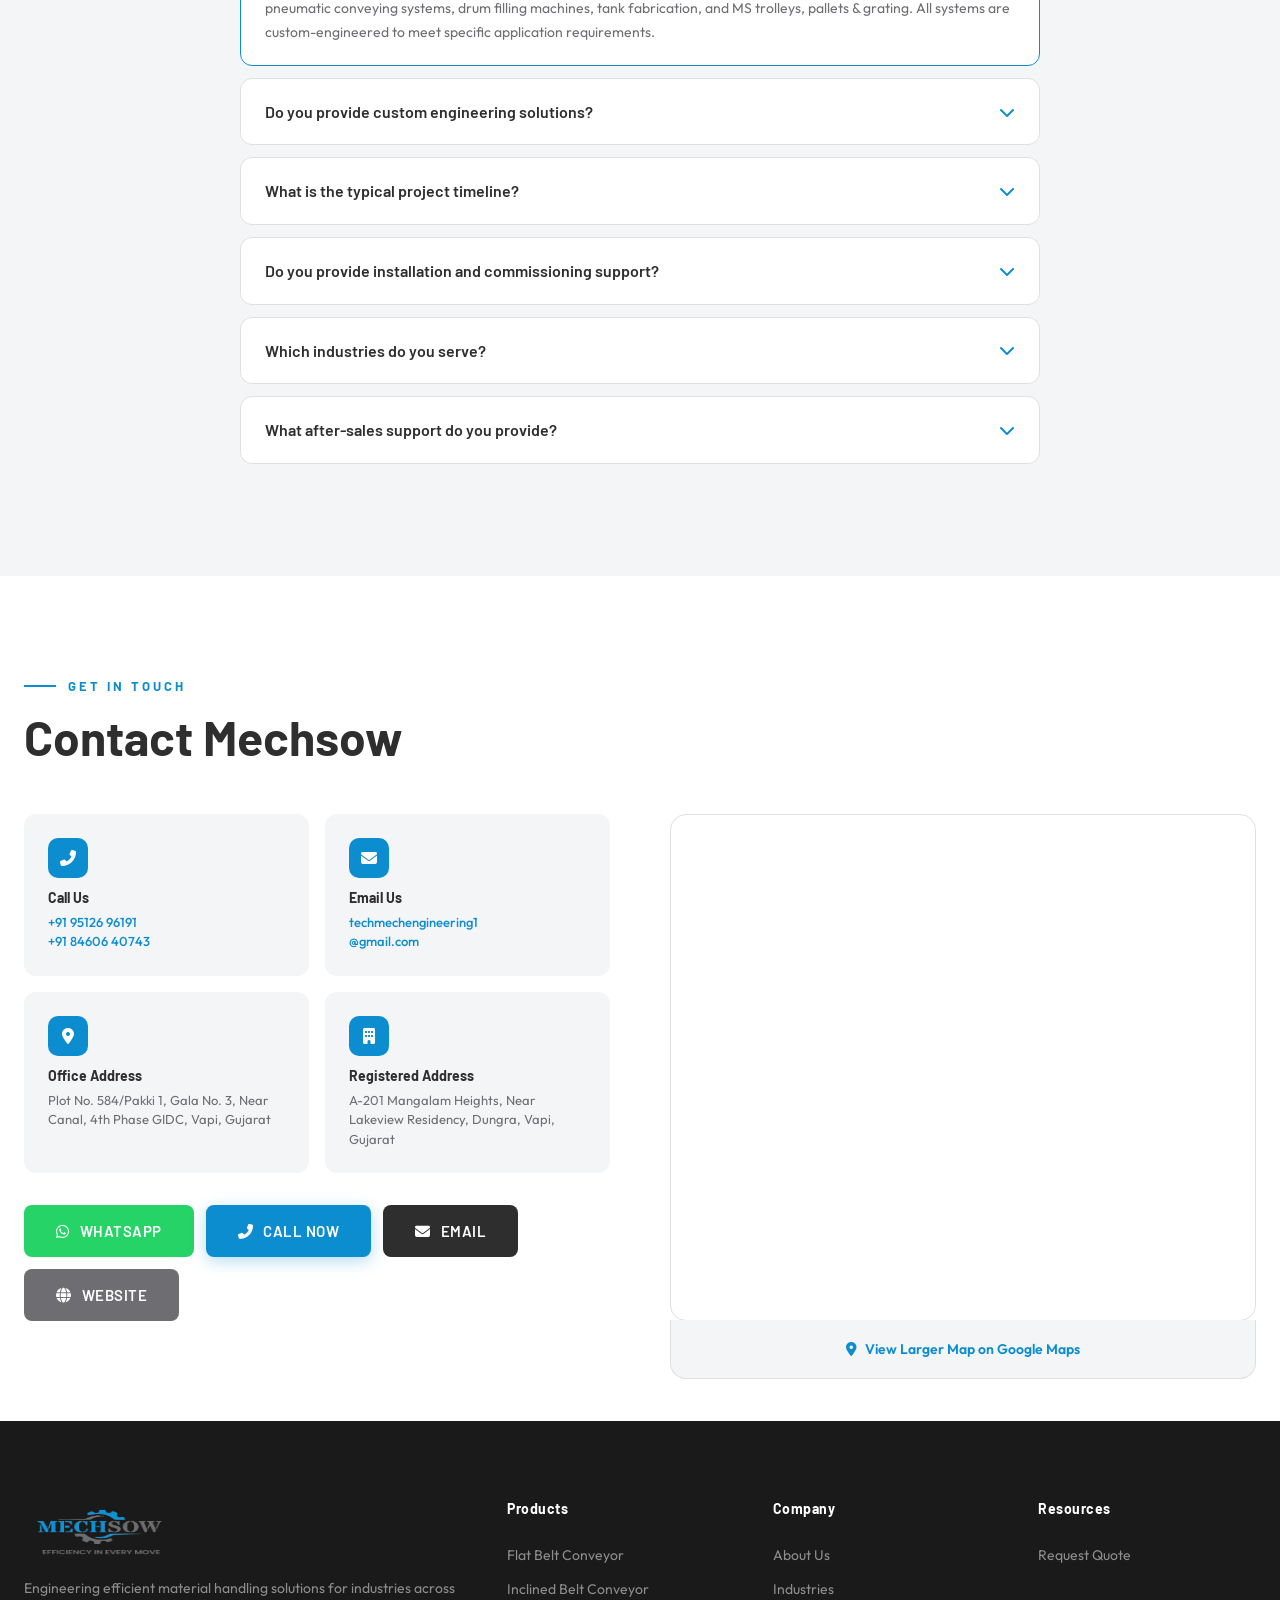
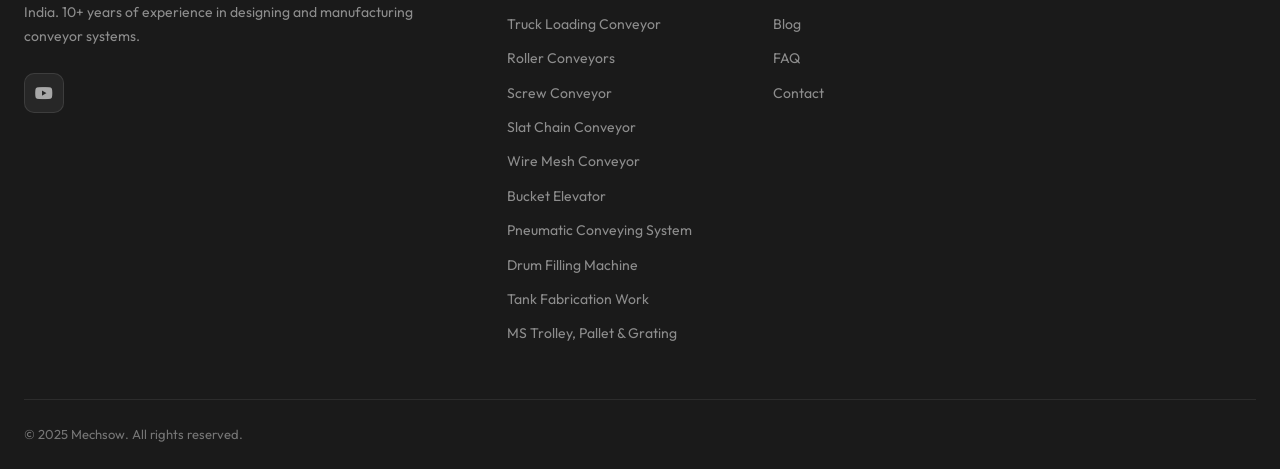
==== commit 52f04987: "Complete Mechsow rebrand across visible site copy Replaces remaining "TechMech Engineering"/"TechMec" ====
--- a/index.html
+++ b/index.html
@@ -3,18 +3,18 @@
 <head>
 <meta charset="UTF-8">
 <meta name="viewport" content="width=device-width, initial-scale=1.0">
-<meta name="description" content="TechMech Engineering - Leading manufacturer of belt, roller, screw & slat conveyor systems. 10+ years experience in material handling solutions. Based in Vapi, Gujarat.">
+<meta name="description" content="Mechsow - Leading manufacturer of belt, roller, screw & slat conveyor systems. 10+ years experience in material handling solutions. Based in Vapi, Gujarat.">
 <meta name="keywords" content="conveyor systems, belt conveyor, roller conveyor, screw conveyor, material handling, industrial automation, Vapi Gujarat">
-<title>TechMech Engineering | Efficiency In Every Move | Material Handling Solutions</title>
+<title>Mechsow | Efficiency In Every Move | Material Handling Solutions</title>
 <link rel="canonical" href="https://mechsow.com/">
 <meta property="og:type" content="website">
-<meta property="og:title" content="TechMech Engineering | Efficiency In Every Move | Material Handling Solutions">
+<meta property="og:title" content="Mechsow | Efficiency In Every Move | Material Handling Solutions">
 <meta property="og:description" content="Leading manufacturer of belt, roller, screw & slat conveyor systems. 10+ years experience in material handling solutions. Based in Vapi, Gujarat.">
 <meta property="og:url" content="https://mechsow.com/">
 <meta property="og:image" content="https://mechsow.com/images/about.jpg">
-<meta property="og:site_name" content="TechMech Engineering">
+<meta property="og:site_name" content="Mechsow">
 <meta name="twitter:card" content="summary_large_image">
-<meta name="twitter:title" content="TechMech Engineering | Efficiency In Every Move | Material Handling Solutions">
+<meta name="twitter:title" content="Mechsow | Efficiency In Every Move | Material Handling Solutions">
 <meta name="twitter:description" content="Leading manufacturer of belt, roller, screw & slat conveyor systems. 10+ years experience in material handling solutions. Based in Vapi, Gujarat.">
 <meta name="twitter:image" content="https://mechsow.com/images/about.jpg">
 <link rel="icon" type="image/x-icon" href="favicon.ico">
@@ -29,7 +29,7 @@
 {
   "@context": "https://schema.org",
   "@type": "Organization",
-  "name": "TechMech Engineering",
+  "name": "Mechsow",
   "url": "https://mechsow.com",
   "logo": "https://mechsow.com/images/logo.png",
   "description": "Manufacturer of material handling and conveying systems",
@@ -493,7 +493,7 @@
 <header class="header" id="header">
   <div class="header-inner">
     <a href="index.html" class="logo">
-      <img src="images/logo.png" alt="TechMech Engineering" style="height: 70px; width:150px ;">
+      <img src="images/logo.png" alt="Mechsow" style="height: 70px; width:150px ;">
     </a>
     <nav class="nav-links">
       <a href="index.html#about">About</a>
@@ -587,13 +587,13 @@
   <div class="container">
     <div class="about-grid">
       <div class="about-image reveal">
-        <img loading="lazy" decoding="async" src="images/about.jpg" alt="TechMech Engineering Facility" style="width:100%;aspect-ratio:4/3;object-fit:cover;border-radius:var(--radius-lg);">
+        <img loading="lazy" decoding="async" src="images/about.jpg" alt="Mechsow Facility" style="width:100%;aspect-ratio:4/3;object-fit:cover;border-radius:var(--radius-lg);">
         <div class="about-experience"><div class="number">10+</div><div class="label">Years Experience</div></div>
       </div>
       <div class="about-content reveal">
-        <div class="section-label">About TechMech Engineering</div>
+        <div class="section-label">About Mechsow</div>
         <h2 class="section-title">Building India's Material Handling Future</h2>
-        <p>TechMech Engineering is a growing and reliable name in material handling and conveying systems based in Vapi, Gujarat. Backed by 10+ years of industry experience and 4+ years of company expertise, we specialize in designing and manufacturing high-performance conveying solutions.</p>
+        <p>Mechsow is a growing and reliable name in material handling and conveying systems based in Vapi, Gujarat. Backed by 10+ years of industry experience and 4+ years of company expertise, we specialize in designing and manufacturing high-performance conveying solutions.</p>
         <p>Our focus is on delivering durable, cost-effective and high-performance solutions that improve operational efficiency and productivity for industries across India.</p>
         <div class="about-products">
           <div class="about-product-item"><i class="fas fa-check-circle"></i> Flat Belt Conveyors</div>
@@ -845,7 +845,7 @@
       <div class="quote-form-card reveal">
         <div class="form-steps"><div class="form-step active" data-step="1"></div><div class="form-step" data-step="2"></div><div class="form-step" data-step="3"></div></div>
         <form id="quoteForm" name="quote-request" method="POST" enctype="multipart/form-data" onsubmit="return submitQuote(event)">
-          <input type="hidden" name="_subject" value="New Quote Request - TechMech Engineering Website">
+          <input type="hidden" name="_subject" value="New Quote Request - Mechsow Website">
           <input type="hidden" name="_template" value="table">
           <input type="hidden" name="_captcha" value="false">
           <p style="position:absolute;left:-9999px;" aria-hidden="true"><label>Leave this field blank: <input name="_honey" tabindex="-1" autocomplete="off"></label></p>
@@ -893,7 +893,7 @@
 <!-- CONTACT -->
 <section id="contact" class="section contact">
   <div class="container">
-    <div class="reveal" style="margin-bottom:48px"><div class="section-label">Get In Touch</div><h2 class="section-title">Contact TechMech Engineering</h2></div>
+    <div class="reveal" style="margin-bottom:48px"><div class="section-label">Get In Touch</div><h2 class="section-title">Contact Mechsow</h2></div>
     <div class="contact-grid">
       <div class="reveal">
         <div class="contact-cards">
@@ -911,7 +911,7 @@
       </div>
       <div class="reveal">
         <div class="map-container">
-          <iframe src="https://www.google.com/maps/embed?pb=!1m18!1m12!1m3!1d3720.123!2d72.95777!3d20.36186!2m3!1f0!2f0!3f0!3m2!1i1024!2i768!4f13.1!3m3!1m2!1s0x3be04e6b1d5b3b8d%3A0x7a3b8b8e8e8e8e8e!2s4th%20Phase%20GIDC%2C%20Vapi!5e0!3m2!1sen!2sin!4v1" title="TechMech Engineering office location on Google Maps" allowfullscreen loading="lazy" referrerpolicy="no-referrer-when-downgrade"></iframe>
+          <iframe src="https://www.google.com/maps/embed?pb=!1m18!1m12!1m3!1d3720.123!2d72.95777!3d20.36186!2m3!1f0!2f0!3f0!3m2!1i1024!2i768!4f13.1!3m3!1m2!1s0x3be04e6b1d5b3b8d%3A0x7a3b8b8e8e8e8e8e!2s4th%20Phase%20GIDC%2C%20Vapi!5e0!3m2!1sen!2sin!4v1" title="Mechsow office location on Google Maps" allowfullscreen loading="lazy" referrerpolicy="no-referrer-when-downgrade"></iframe>
         </div>
         <div style="text-align:center;padding:16px;background:var(--light-bg);border-radius:0 0 var(--radius-lg) var(--radius-lg);border:1px solid var(--border);border-top:none;margin-top:-1px;">
           <a href="https://www.google.com/maps?q=20.361855,72.959961" target="_blank" rel="noopener noreferrer" style="color:var(--primary);font-weight:600;font-size:14px;text-decoration:none;display:inline-flex;align-items:center;gap:8px;">
@@ -928,7 +928,7 @@
   <div class="container">
     <div class="footer-grid">
       <div class="footer-brand">
-        <a href="index.html" class="logo"><img loading="lazy" decoding="async" src="images/logo.png" alt="TechMech Engineering" style="height: 60px; width: 150px;"></a>
+        <a href="index.html" class="logo"><img loading="lazy" decoding="async" src="images/logo.png" alt="Mechsow" style="height: 60px; width: 150px;"></a>
         <p>Engineering efficient material handling solutions for industries across India. 10+ years of experience in designing and manufacturing conveyor systems.</p>
         <div class="footer-social"><a href="https://youtube.com/@techmechengineering-1" target="_blank" rel="noopener"><i class="fab fa-youtube"></i></a></div>
       </div>
@@ -936,7 +936,7 @@
       <div><h4>Company</h4><div class="footer-links"><a href="index.html#about">About Us</a><a href="index.html#industries">Industries</a><a href="blog.html">Blog</a><a href="index.html#faq">FAQ</a><a href="index.html#contact">Contact</a></div></div>
       <div><h4>Resources</h4><div class="footer-links"><a href="index.html#quote">Request Quote</a></div></div>
     </div>
-    <div class="footer-bottom"><p>&copy; 2025 TechMech Engineering. All rights reserved.</p></div>
+    <div class="footer-bottom"><p>&copy; 2025 Mechsow. All rights reserved.</p></div>
   </div>
 </footer>
 
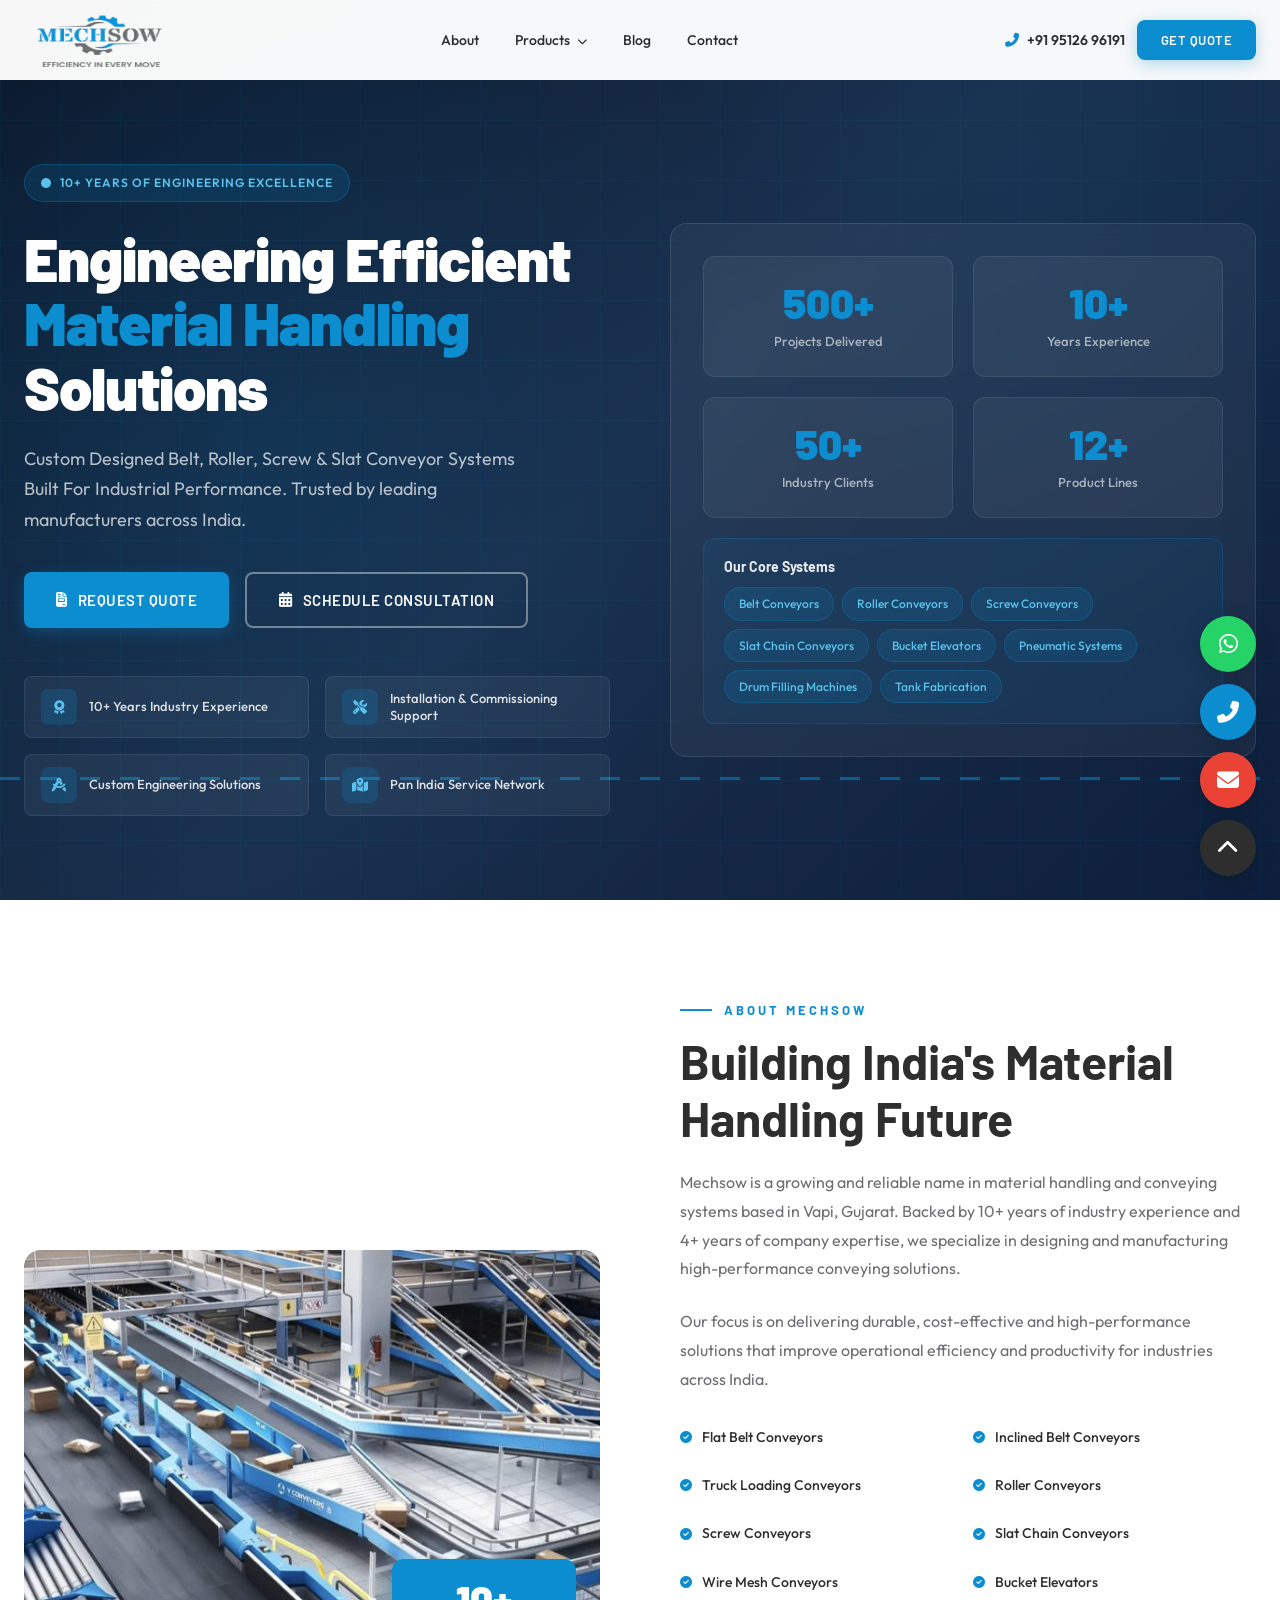
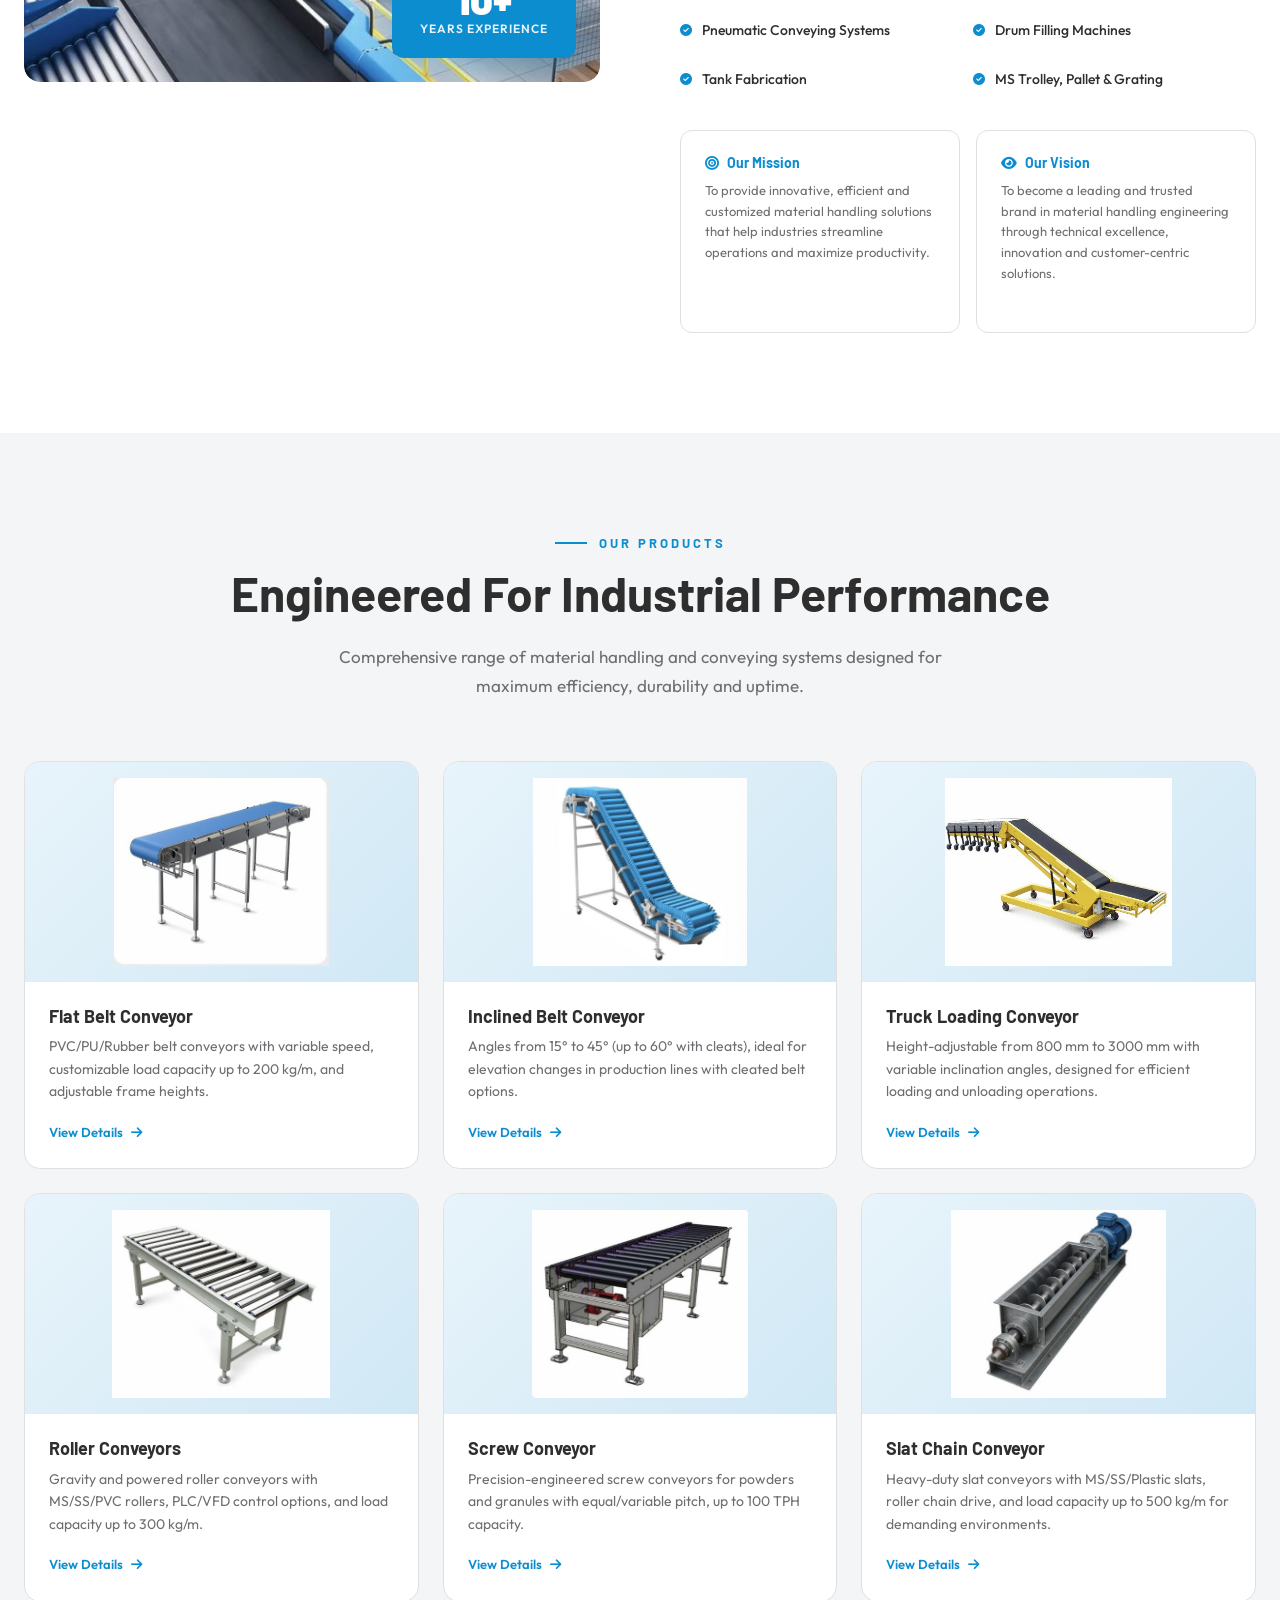
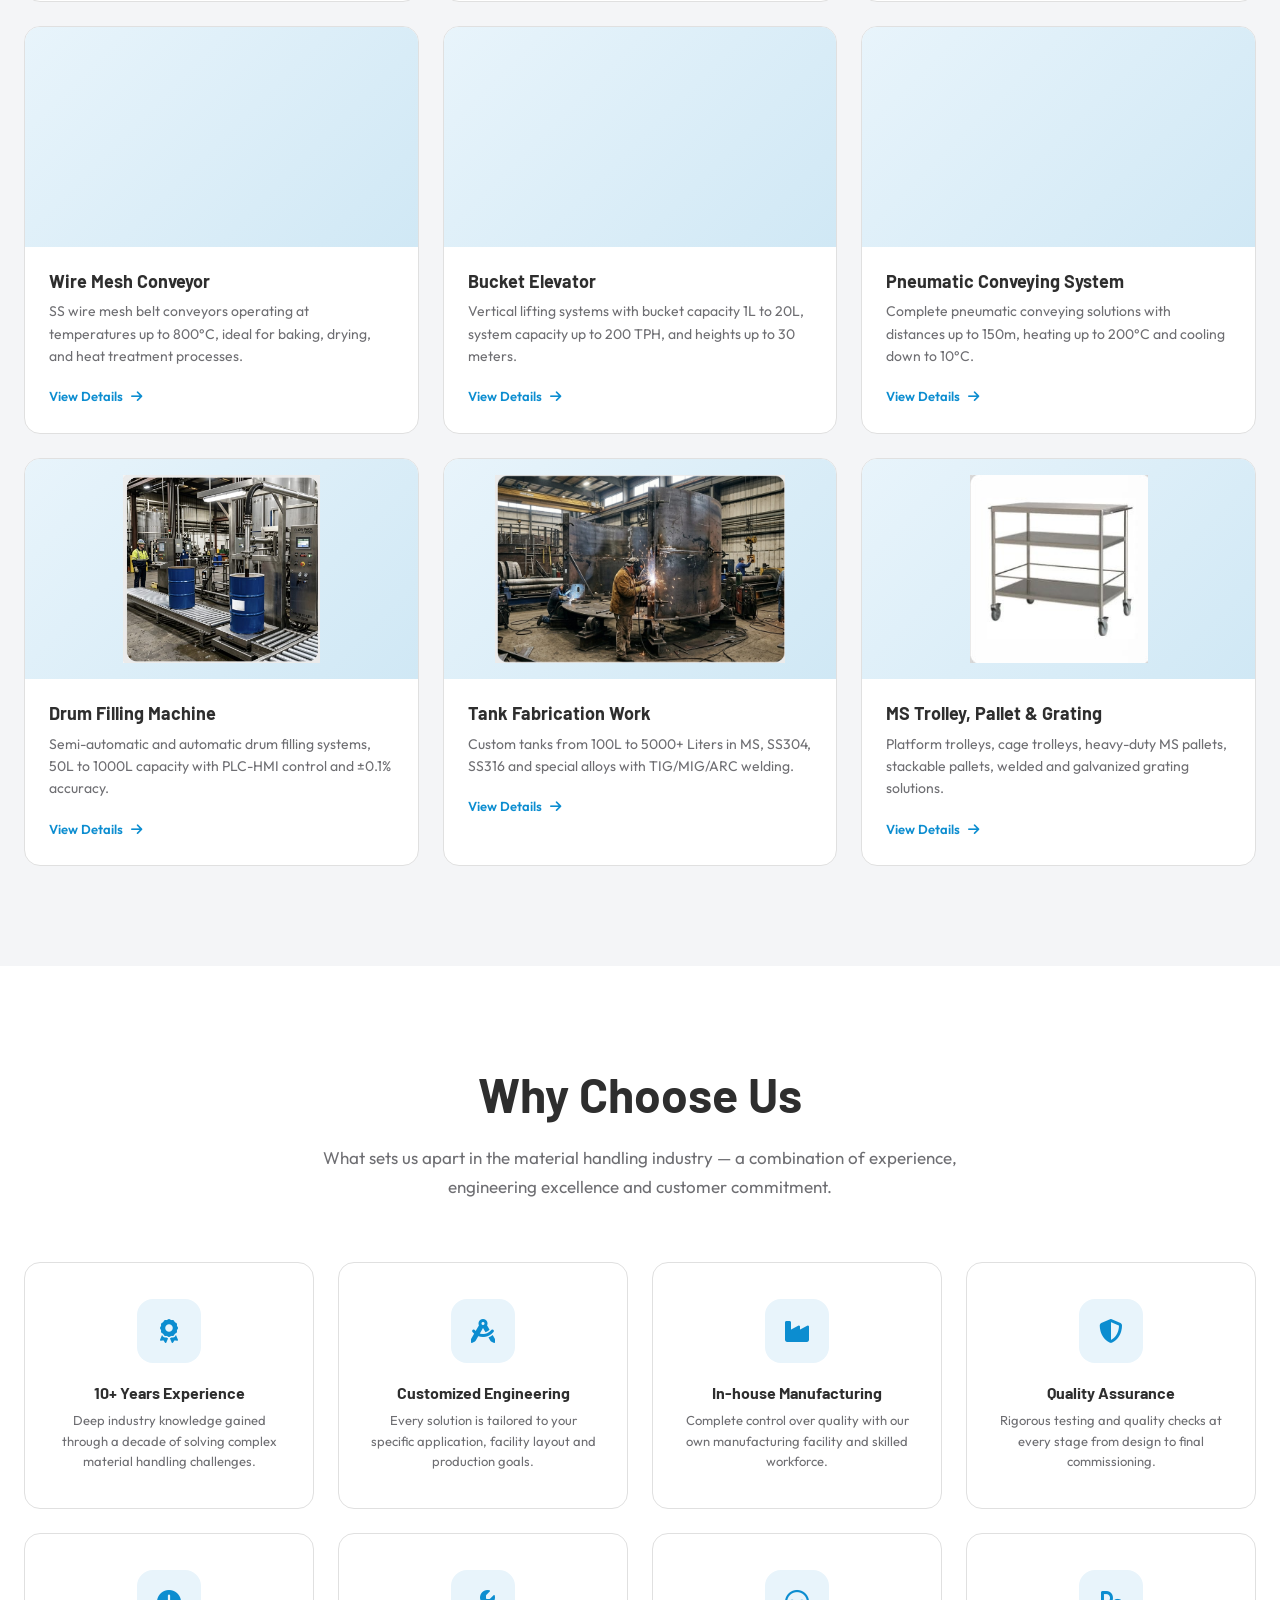
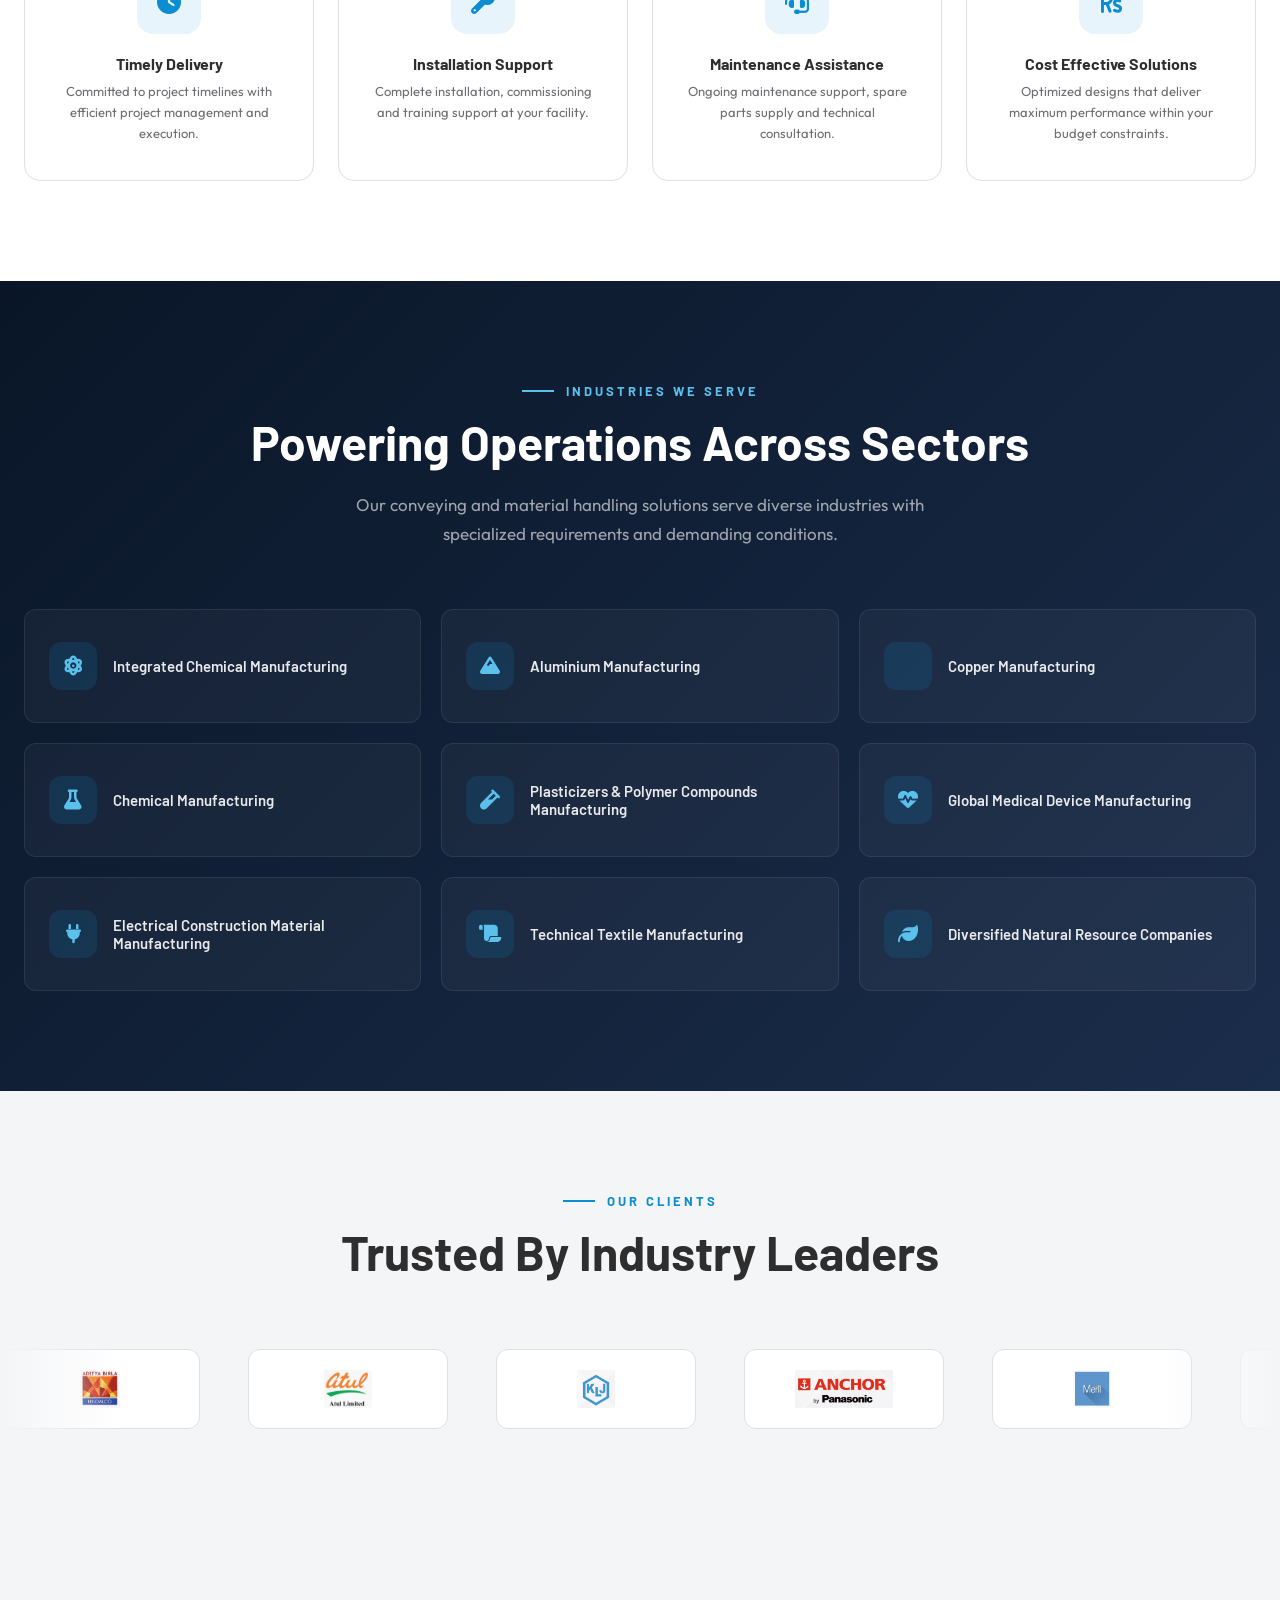
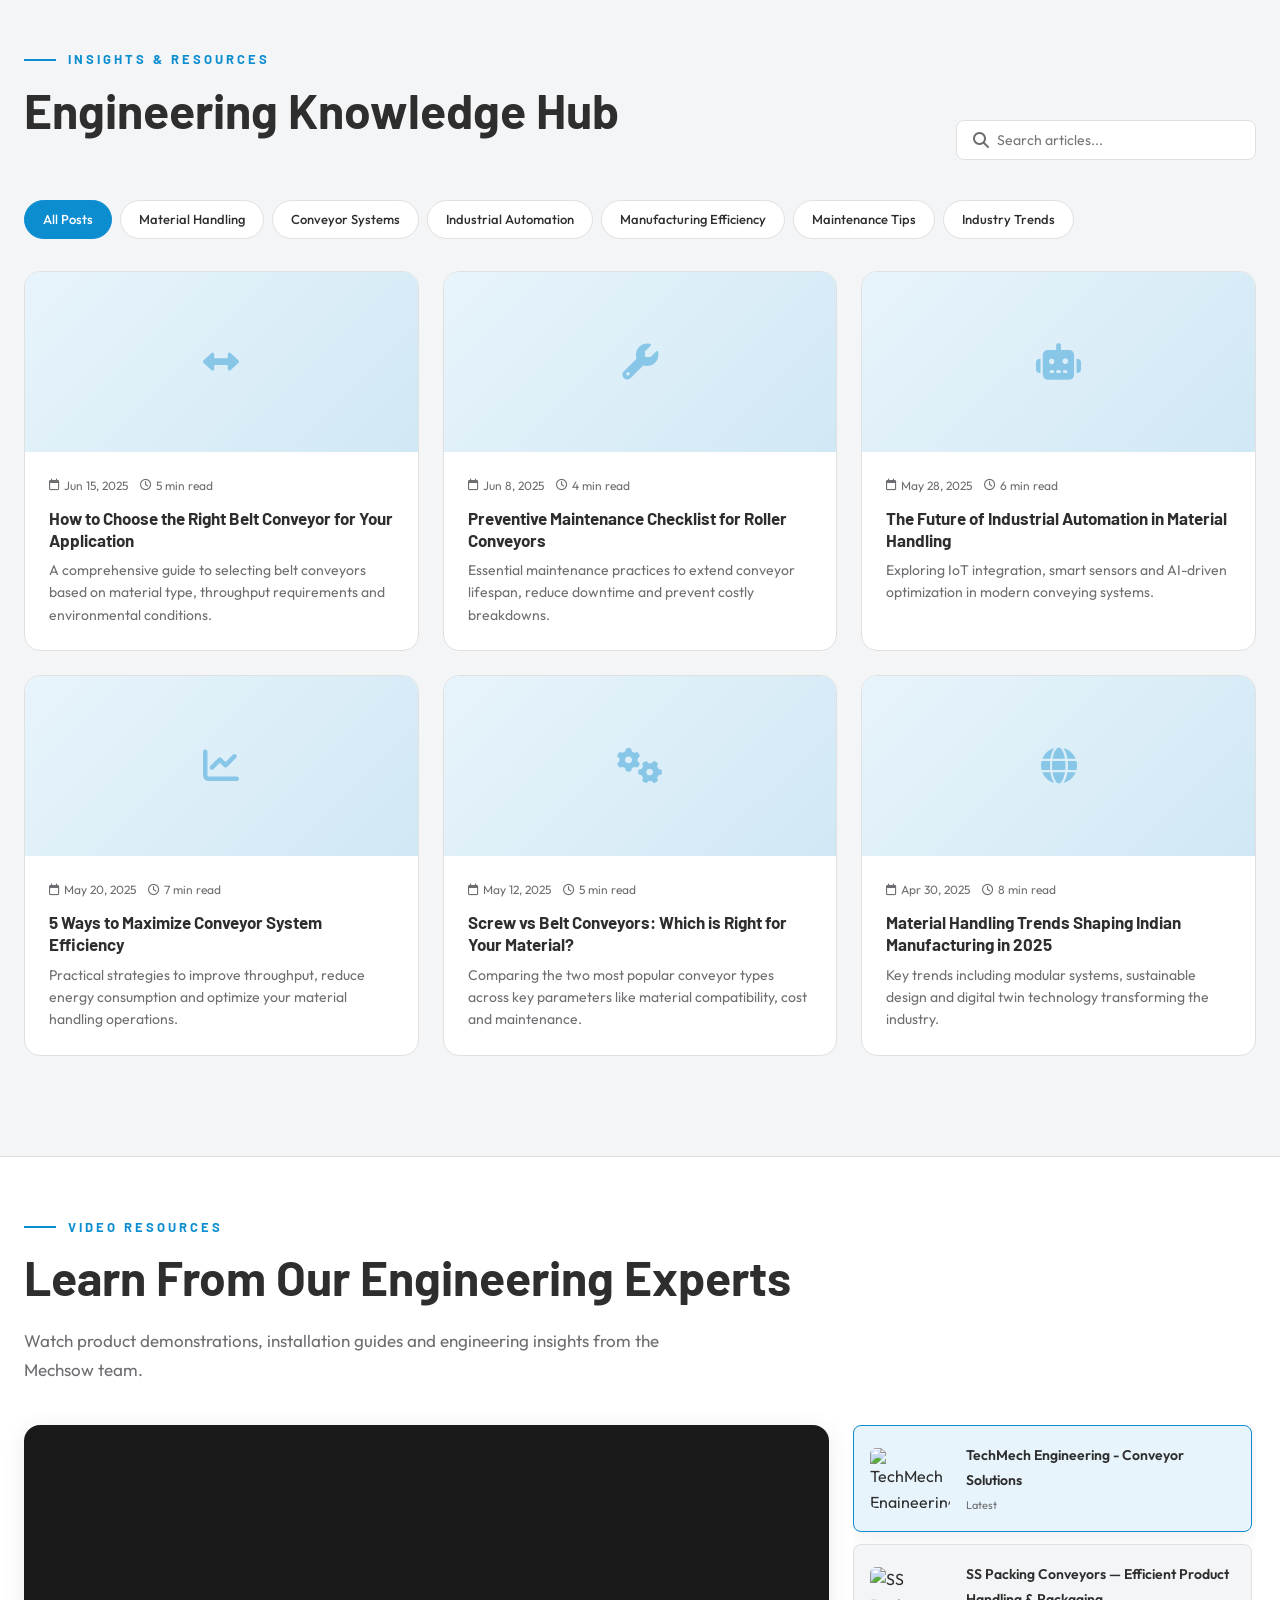
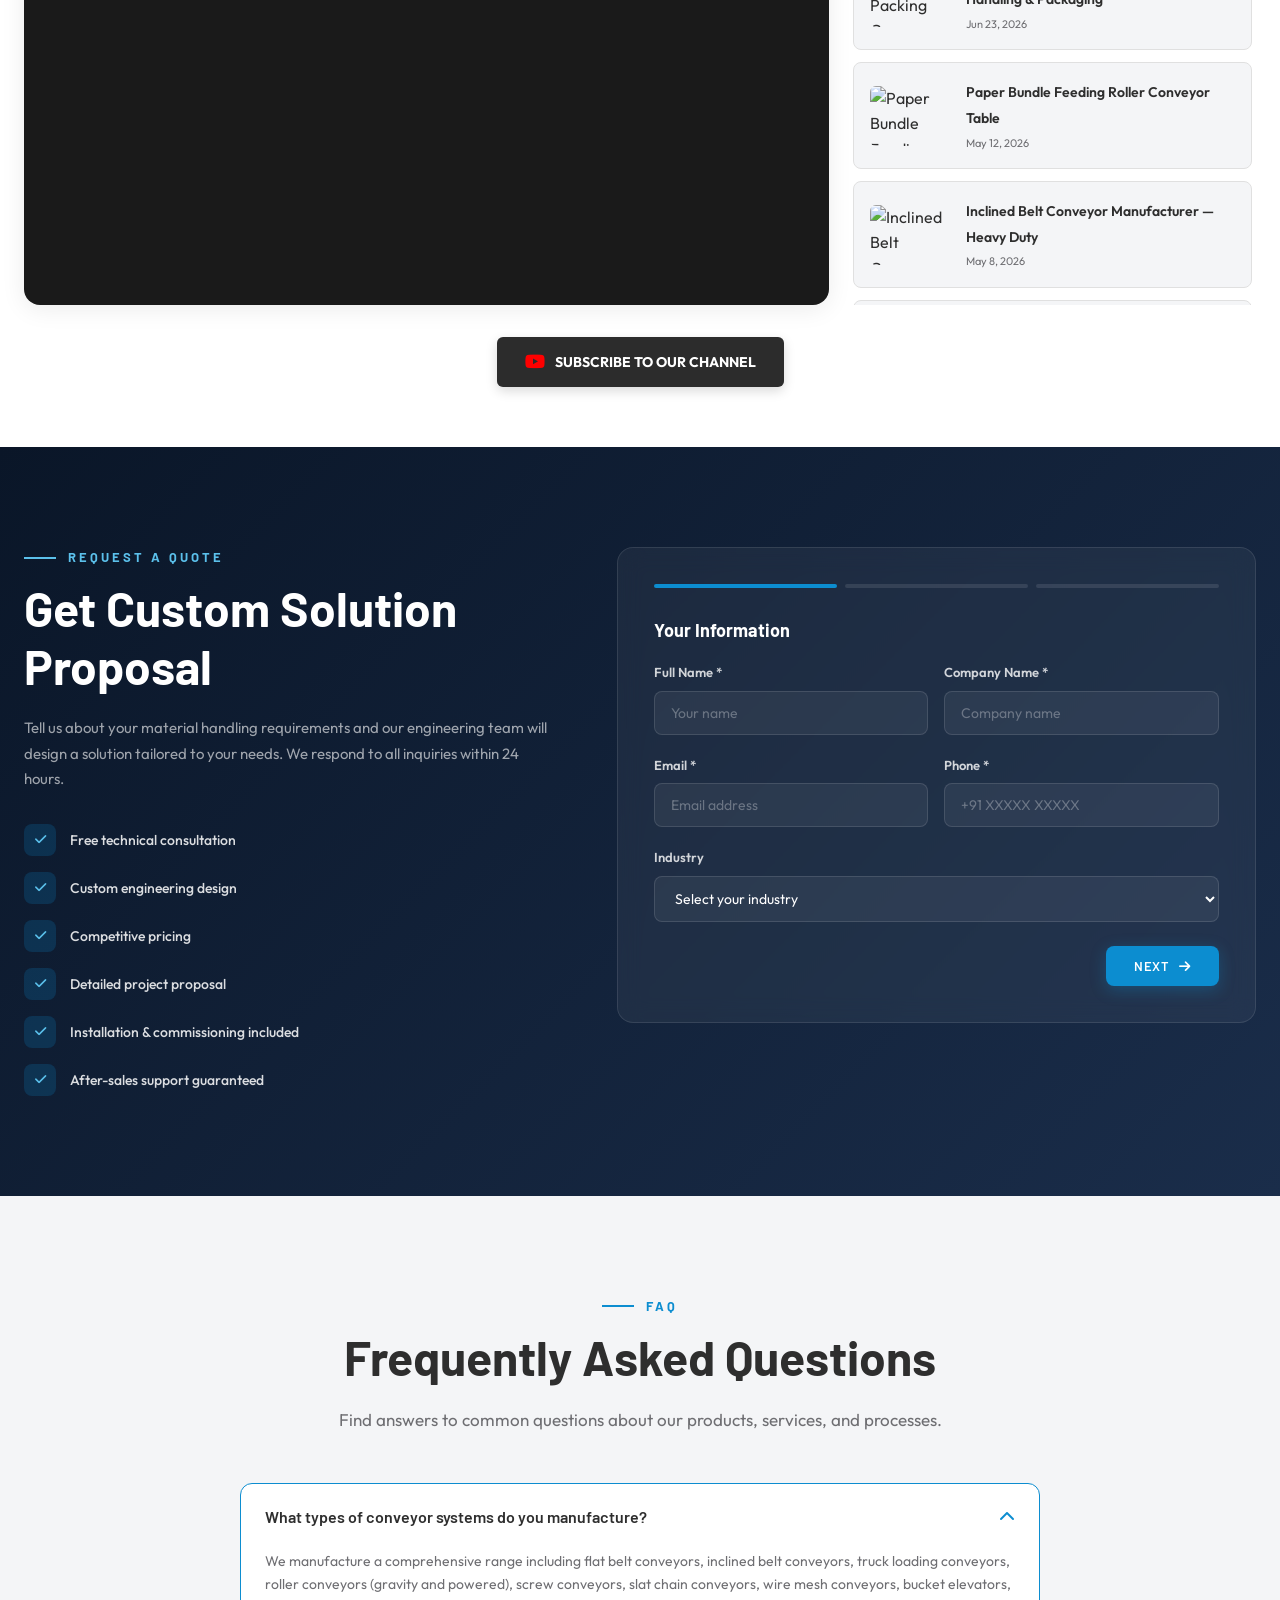
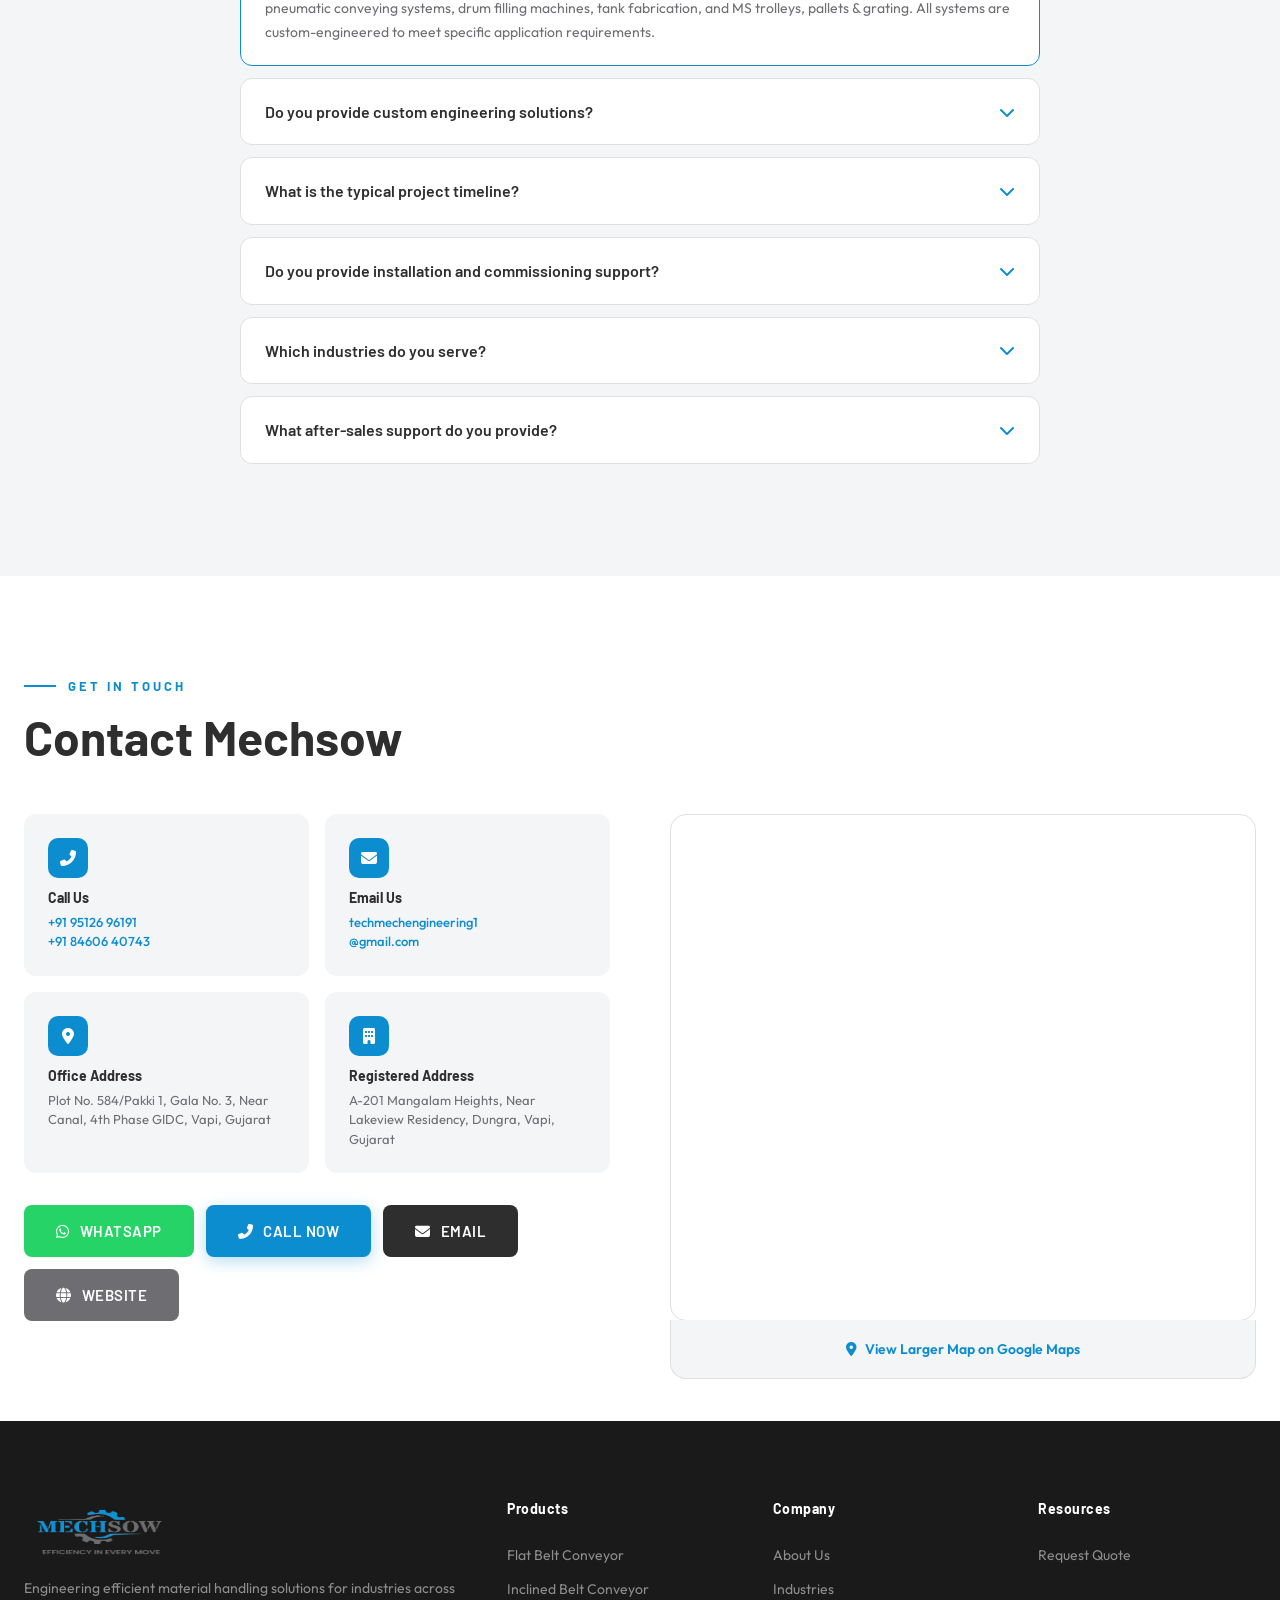
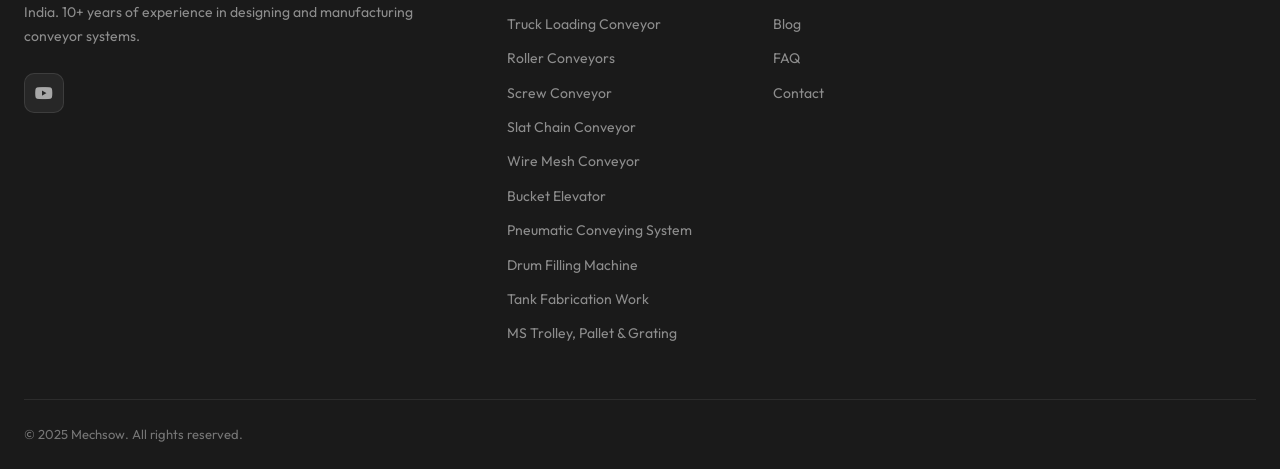
==== commit 393dc09d: "Make homepage blog cards clickable, linking to matching blog.html post The homepage Blog section ren" ====
--- a/index.html
+++ b/index.html
@@ -514,7 +514,7 @@
           <a href="index.html#products"><i class="fas fa-dolly"></i> MS Trolley, Pallet &amp; Grating</a>
         </div>
       </div>
-      <a href="index.html#blog">Blog</a>
+      <a href="blog.html">Blog</a>
       <a href="index.html#contact">Contact</a>
     </nav>
     <div class="header-cta">
@@ -732,12 +732,12 @@
       <span class="blog-cat" onclick="filterCategory(this,'trends')">Industry Trends</span>
     </div>
     <div class="blog-grid" id="blogGrid">
-      <div class="blog-card reveal" data-category="conveyor-systems"><div class="blog-thumb"><i class="fas fa-arrows-alt-h"></i></div><div class="blog-body"><div class="blog-meta"><span><i class="far fa-calendar"></i> Jun 15, 2025</span><span><i class="far fa-clock"></i> 5 min read</span></div><h3>How to Choose the Right Belt Conveyor for Your Application</h3><p>A comprehensive guide to selecting belt conveyors based on material type, throughput requirements and environmental conditions.</p></div></div>
-      <div class="blog-card reveal" data-category="maintenance"><div class="blog-thumb"><i class="fas fa-wrench"></i></div><div class="blog-body"><div class="blog-meta"><span><i class="far fa-calendar"></i> Jun 8, 2025</span><span><i class="far fa-clock"></i> 4 min read</span></div><h3>Preventive Maintenance Checklist for Roller Conveyors</h3><p>Essential maintenance practices to extend conveyor lifespan, reduce downtime and prevent costly breakdowns.</p></div></div>
-      <div class="blog-card reveal" data-category="automation"><div class="blog-thumb"><i class="fas fa-robot"></i></div><div class="blog-body"><div class="blog-meta"><span><i class="far fa-calendar"></i> May 28, 2025</span><span><i class="far fa-clock"></i> 6 min read</span></div><h3>The Future of Industrial Automation in Material Handling</h3><p>Exploring IoT integration, smart sensors and AI-driven optimization in modern conveying systems.</p></div></div>
-      <div class="blog-card reveal" data-category="efficiency"><div class="blog-thumb"><i class="fas fa-chart-line"></i></div><div class="blog-body"><div class="blog-meta"><span><i class="far fa-calendar"></i> May 20, 2025</span><span><i class="far fa-clock"></i> 7 min read</span></div><h3>5 Ways to Maximize Conveyor System Efficiency</h3><p>Practical strategies to improve throughput, reduce energy consumption and optimize your material handling operations.</p></div></div>
-      <div class="blog-card reveal" data-category="material-handling"><div class="blog-thumb"><i class="fas fa-cogs"></i></div><div class="blog-body"><div class="blog-meta"><span><i class="far fa-calendar"></i> May 12, 2025</span><span><i class="far fa-clock"></i> 5 min read</span></div><h3>Screw vs Belt Conveyors: Which is Right for Your Material?</h3><p>Comparing the two most popular conveyor types across key parameters like material compatibility, cost and maintenance.</p></div></div>
-      <div class="blog-card reveal" data-category="trends"><div class="blog-thumb"><i class="fas fa-globe"></i></div><div class="blog-body"><div class="blog-meta"><span><i class="far fa-calendar"></i> Apr 30, 2025</span><span><i class="far fa-clock"></i> 8 min read</span></div><h3>Material Handling Trends Shaping Indian Manufacturing in 2025</h3><p>Key trends including modular systems, sustainable design and digital twin technology transforming the industry.</p></div></div>
+      <a class="blog-card reveal" data-category="conveyor-systems" href="blog.html#conveyor-systems"><div class="blog-thumb"><i class="fas fa-arrows-alt-h"></i></div><div class="blog-body"><div class="blog-meta"><span><i class="far fa-calendar"></i> Jun 15, 2025</span><span><i class="far fa-clock"></i> 5 min read</span></div><h3>How to Choose the Right Belt Conveyor for Your Application</h3><p>A comprehensive guide to selecting belt conveyors based on material type, throughput requirements and environmental conditions.</p></div></a>
+      <a class="blog-card reveal" data-category="maintenance" href="blog.html#maintenance"><div class="blog-thumb"><i class="fas fa-wrench"></i></div><div class="blog-body"><div class="blog-meta"><span><i class="far fa-calendar"></i> Jun 8, 2025</span><span><i class="far fa-clock"></i> 4 min read</span></div><h3>Preventive Maintenance Checklist for Roller Conveyors</h3><p>Essential maintenance practices to extend conveyor lifespan, reduce downtime and prevent costly breakdowns.</p></div></a>
+      <a class="blog-card reveal" data-category="automation" href="blog.html#automation"><div class="blog-thumb"><i class="fas fa-robot"></i></div><div class="blog-body"><div class="blog-meta"><span><i class="far fa-calendar"></i> May 28, 2025</span><span><i class="far fa-clock"></i> 6 min read</span></div><h3>The Future of Industrial Automation in Material Handling</h3><p>Exploring IoT integration, smart sensors and AI-driven optimization in modern conveying systems.</p></div></a>
+      <a class="blog-card reveal" data-category="efficiency" href="blog.html#efficiency"><div class="blog-thumb"><i class="fas fa-chart-line"></i></div><div class="blog-body"><div class="blog-meta"><span><i class="far fa-calendar"></i> May 20, 2025</span><span><i class="far fa-clock"></i> 7 min read</span></div><h3>5 Ways to Maximize Conveyor System Efficiency</h3><p>Practical strategies to improve throughput, reduce energy consumption and optimize your material handling operations.</p></div></a>
+      <a class="blog-card reveal" data-category="material-handling" href="blog.html#material-handling"><div class="blog-thumb"><i class="fas fa-cogs"></i></div><div class="blog-body"><div class="blog-meta"><span><i class="far fa-calendar"></i> May 12, 2025</span><span><i class="far fa-clock"></i> 5 min read</span></div><h3>Screw vs Belt Conveyors: Which is Right for Your Material?</h3><p>Comparing the two most popular conveyor types across key parameters like material compatibility, cost and maintenance.</p></div></a>
+      <a class="blog-card reveal" data-category="trends" href="blog.html#trends"><div class="blog-thumb"><i class="fas fa-globe"></i></div><div class="blog-body"><div class="blog-meta"><span><i class="far fa-calendar"></i> Apr 30, 2025</span><span><i class="far fa-clock"></i> 8 min read</span></div><h3>Material Handling Trends Shaping Indian Manufacturing in 2025</h3><p>Key trends including modular systems, sustainable design and digital twin technology transforming the industry.</p></div></a>
     </div>
   </div>
 </section>
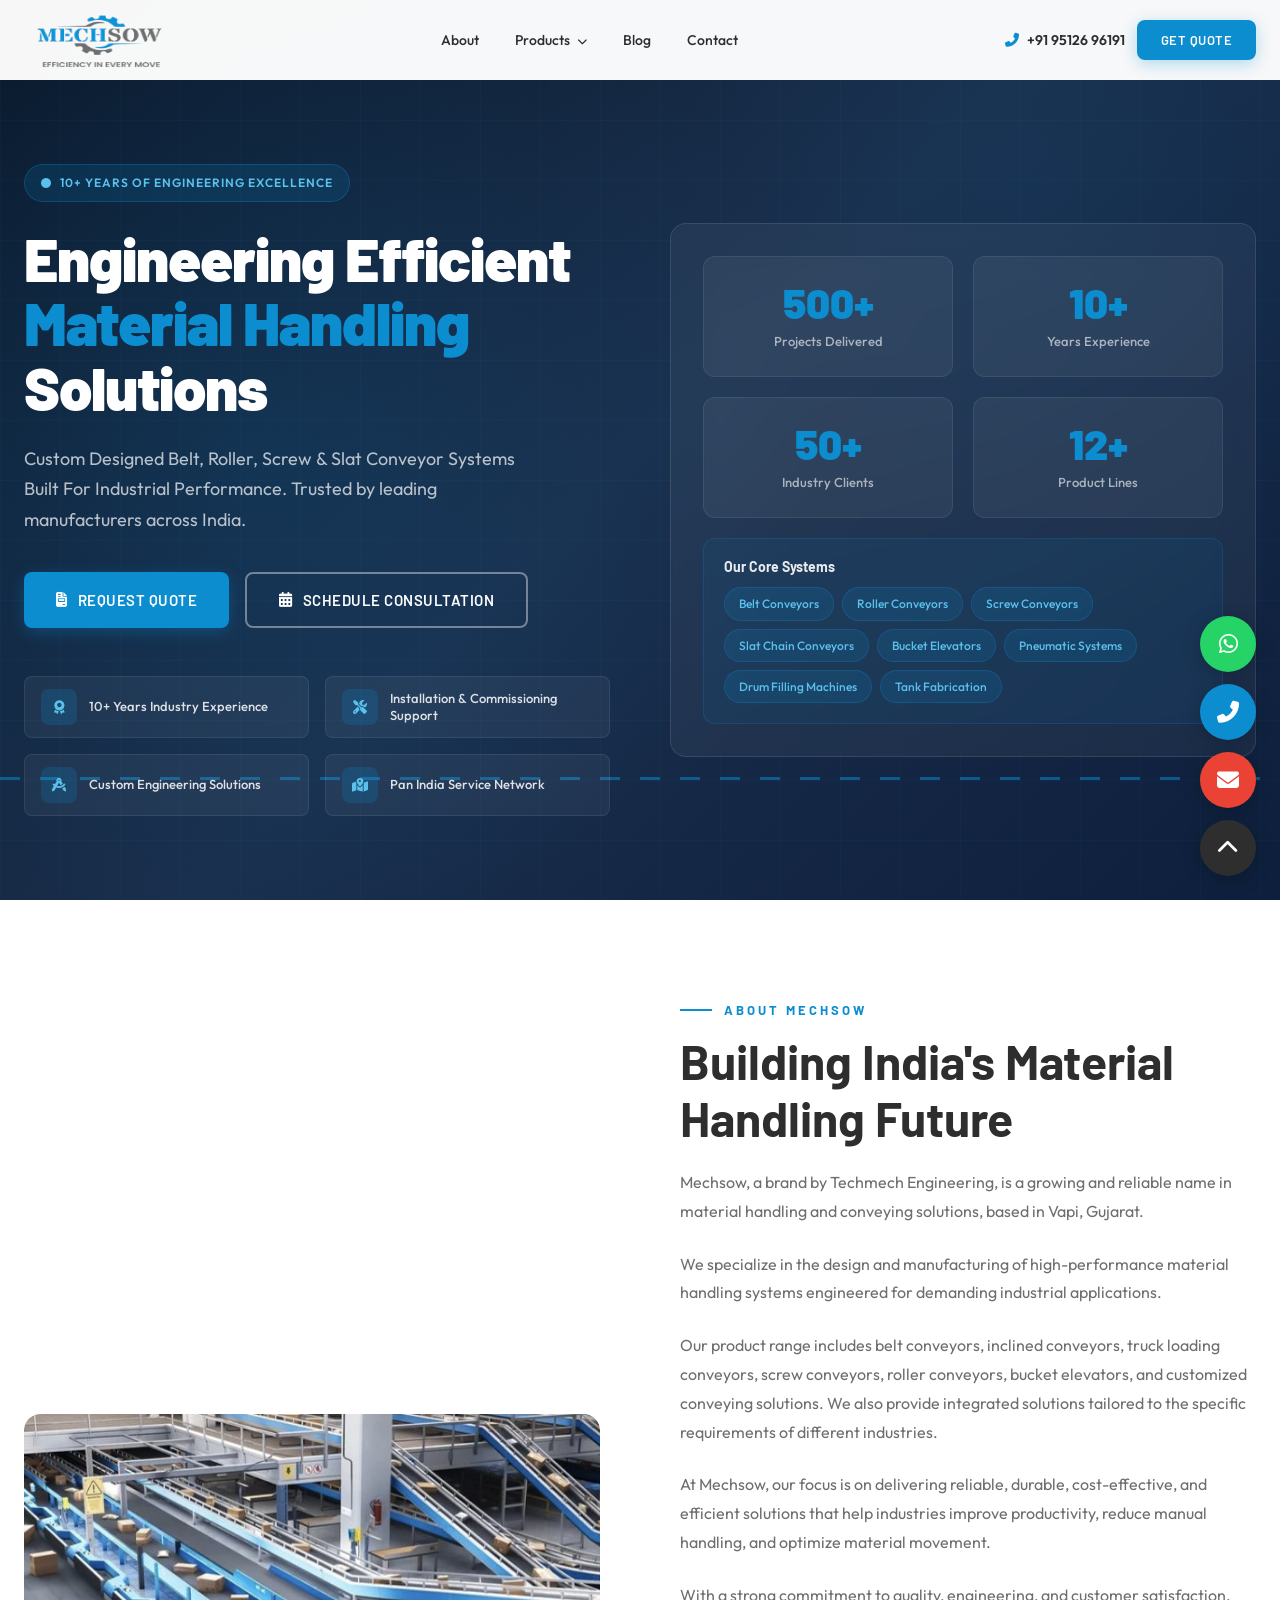
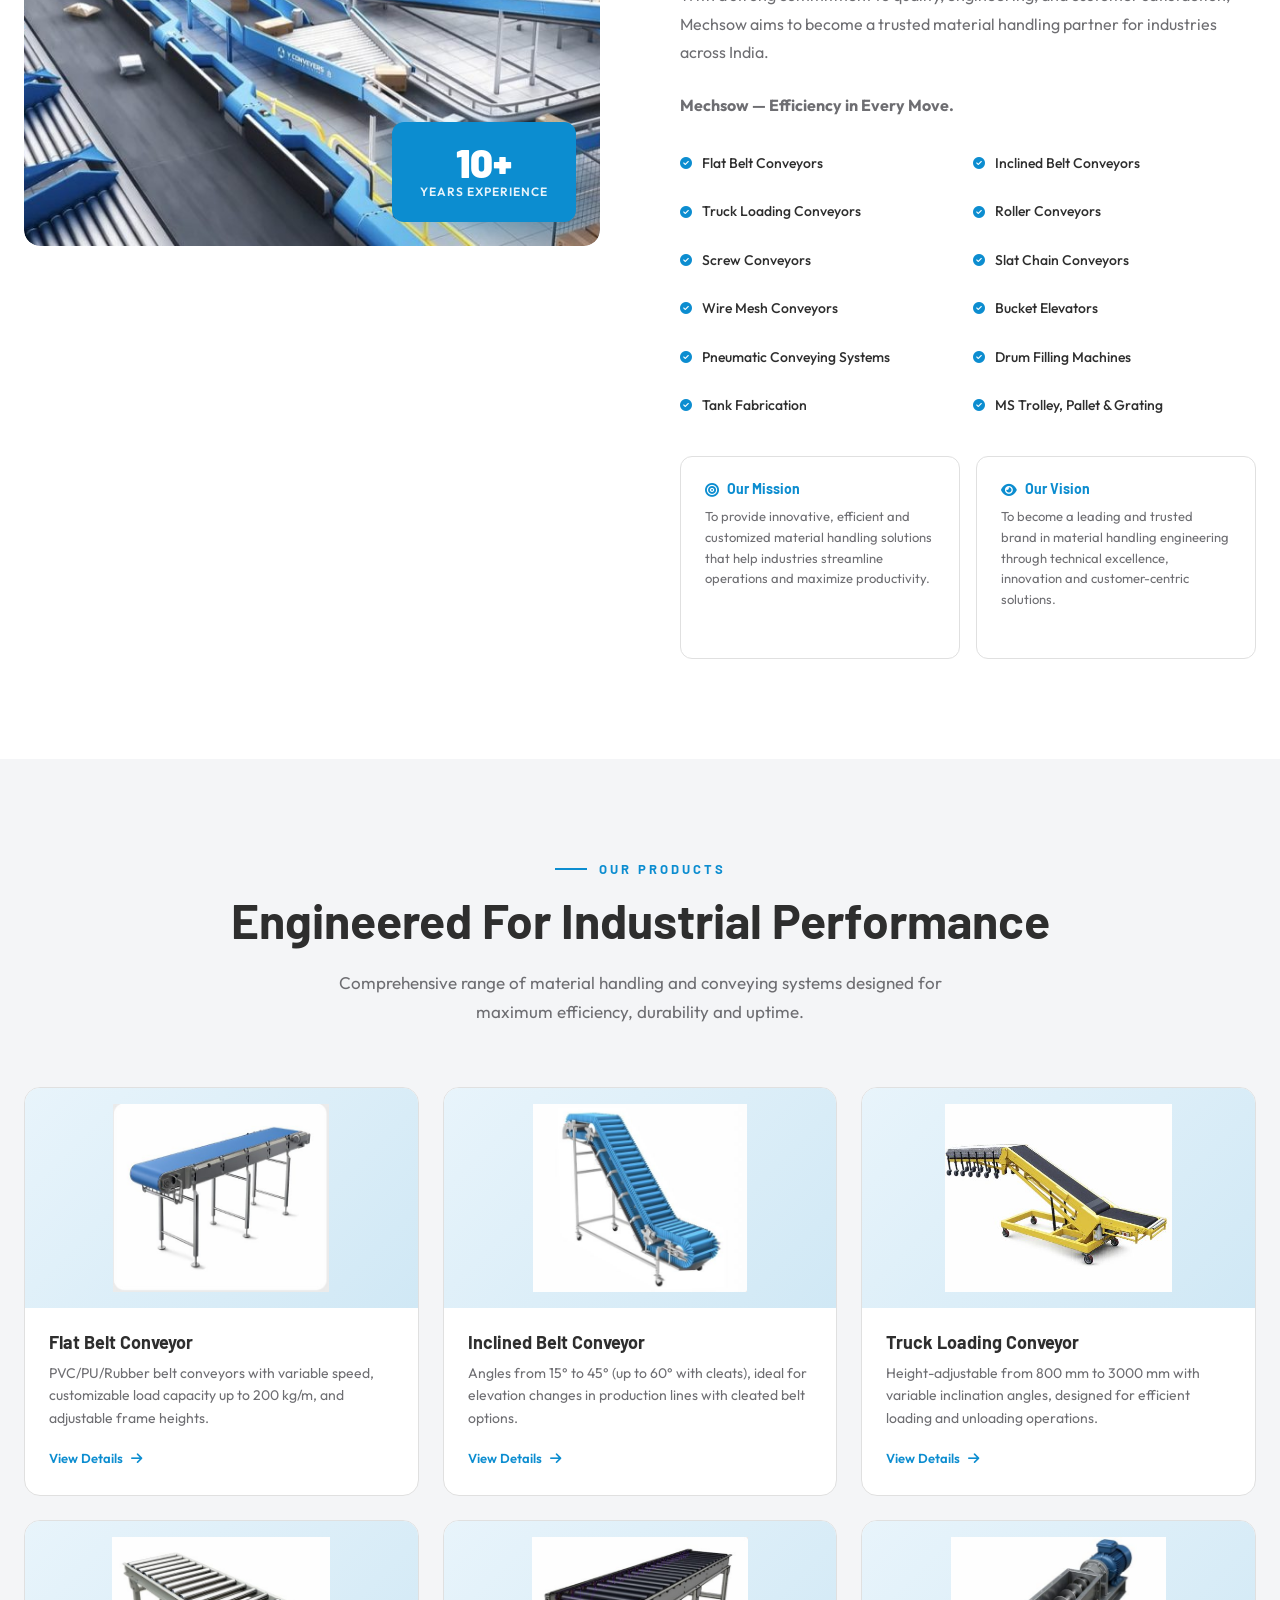
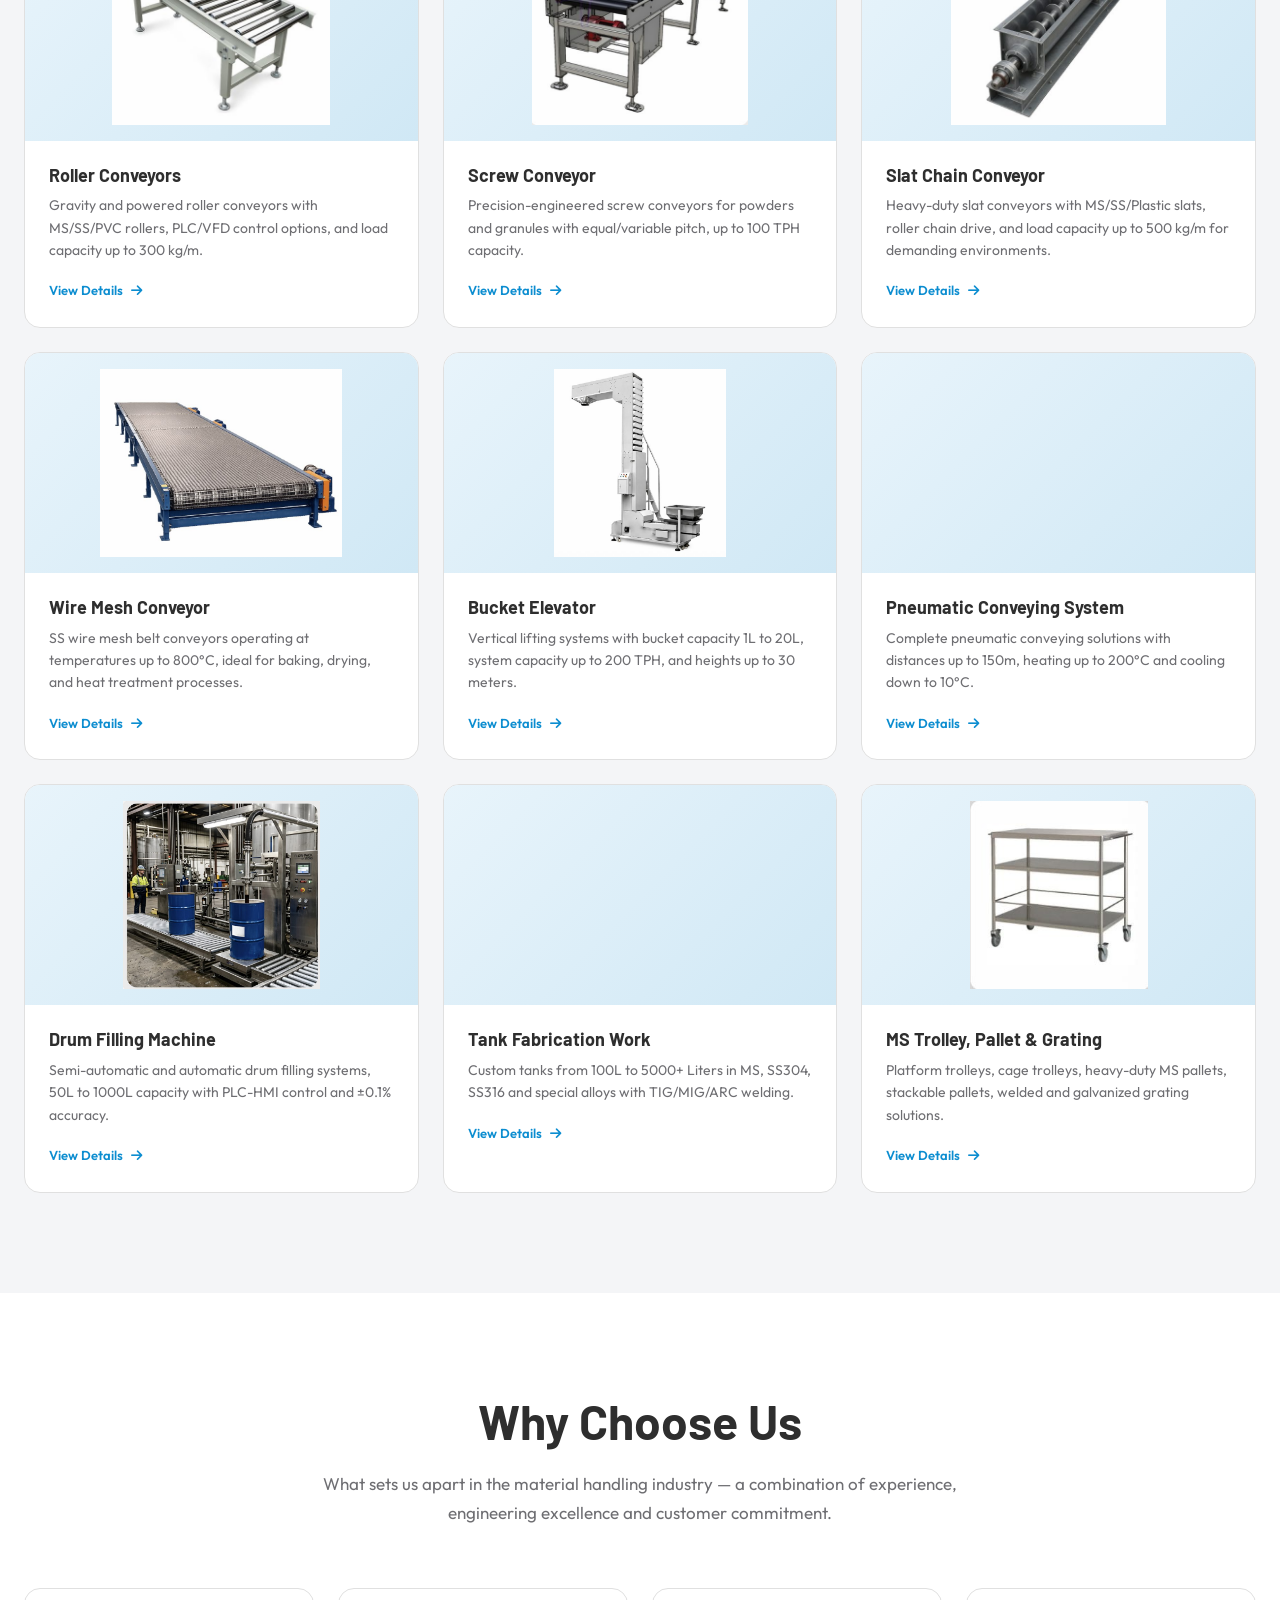
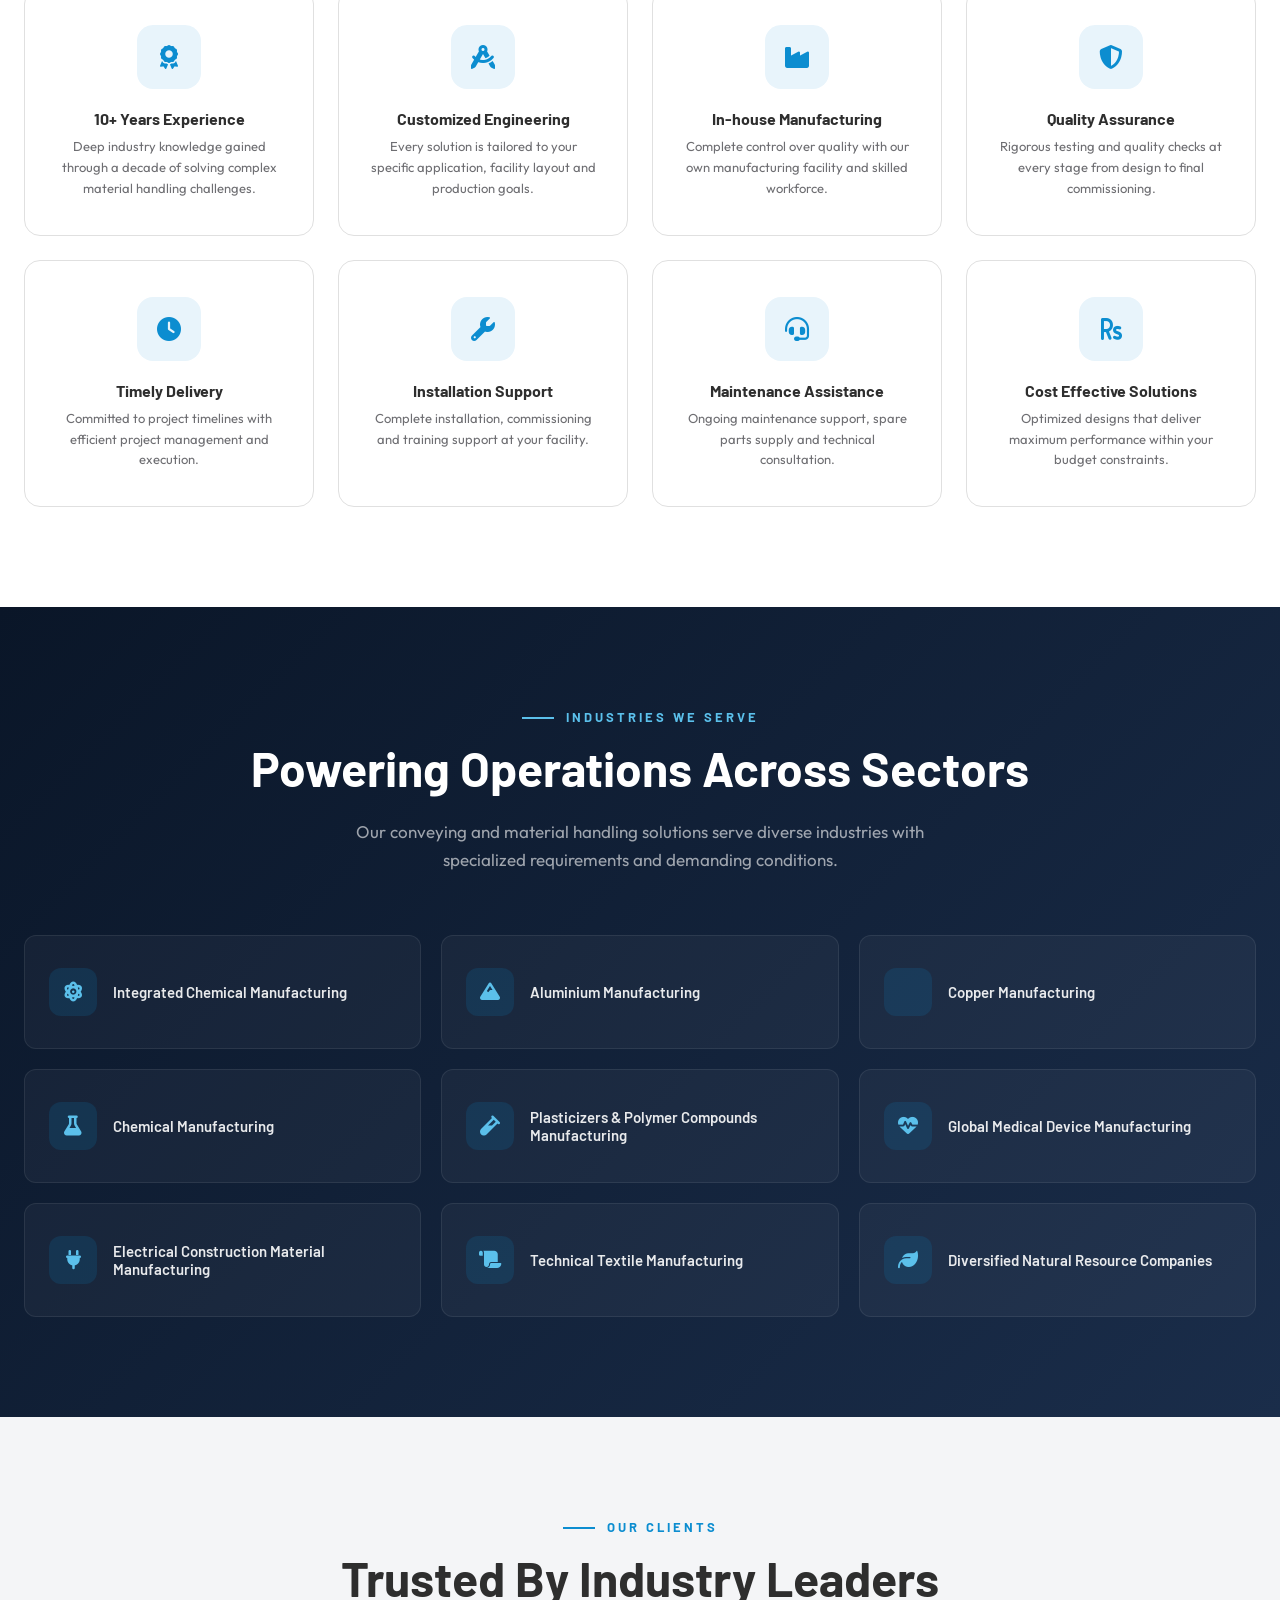
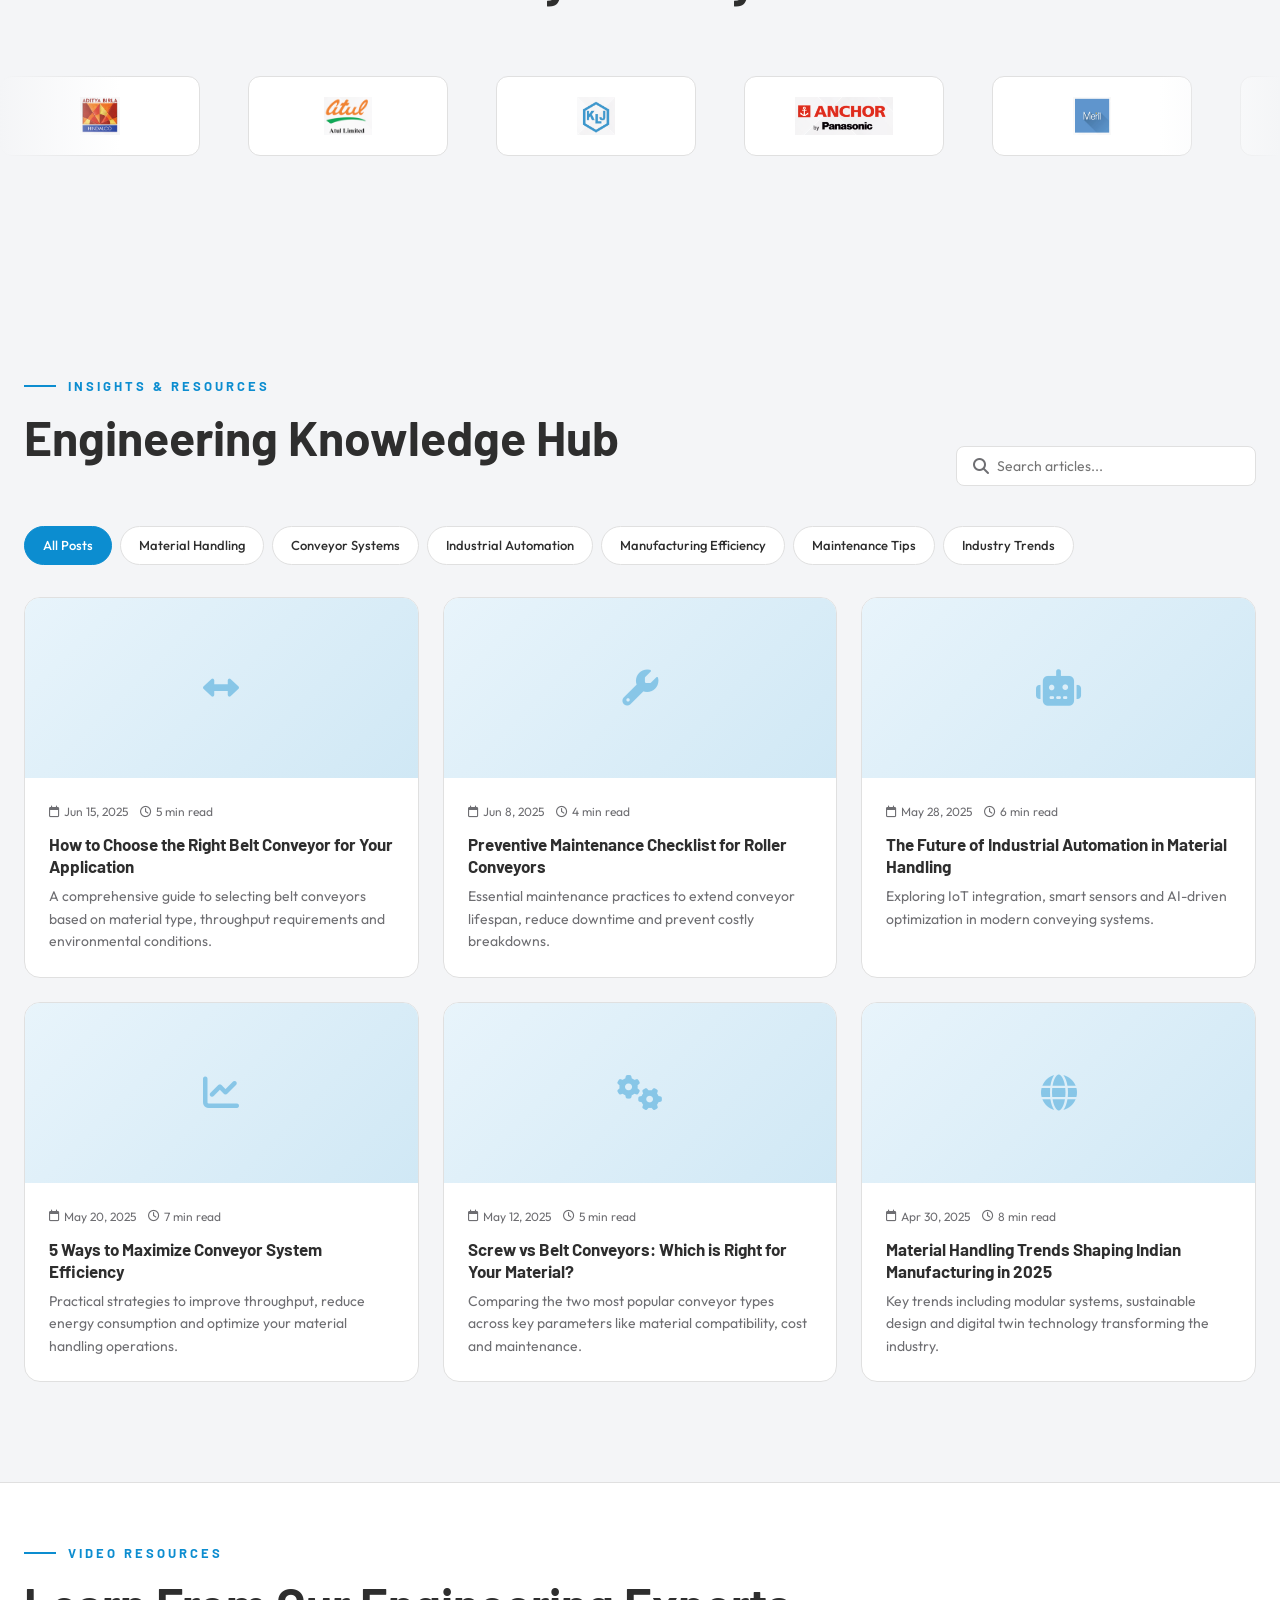
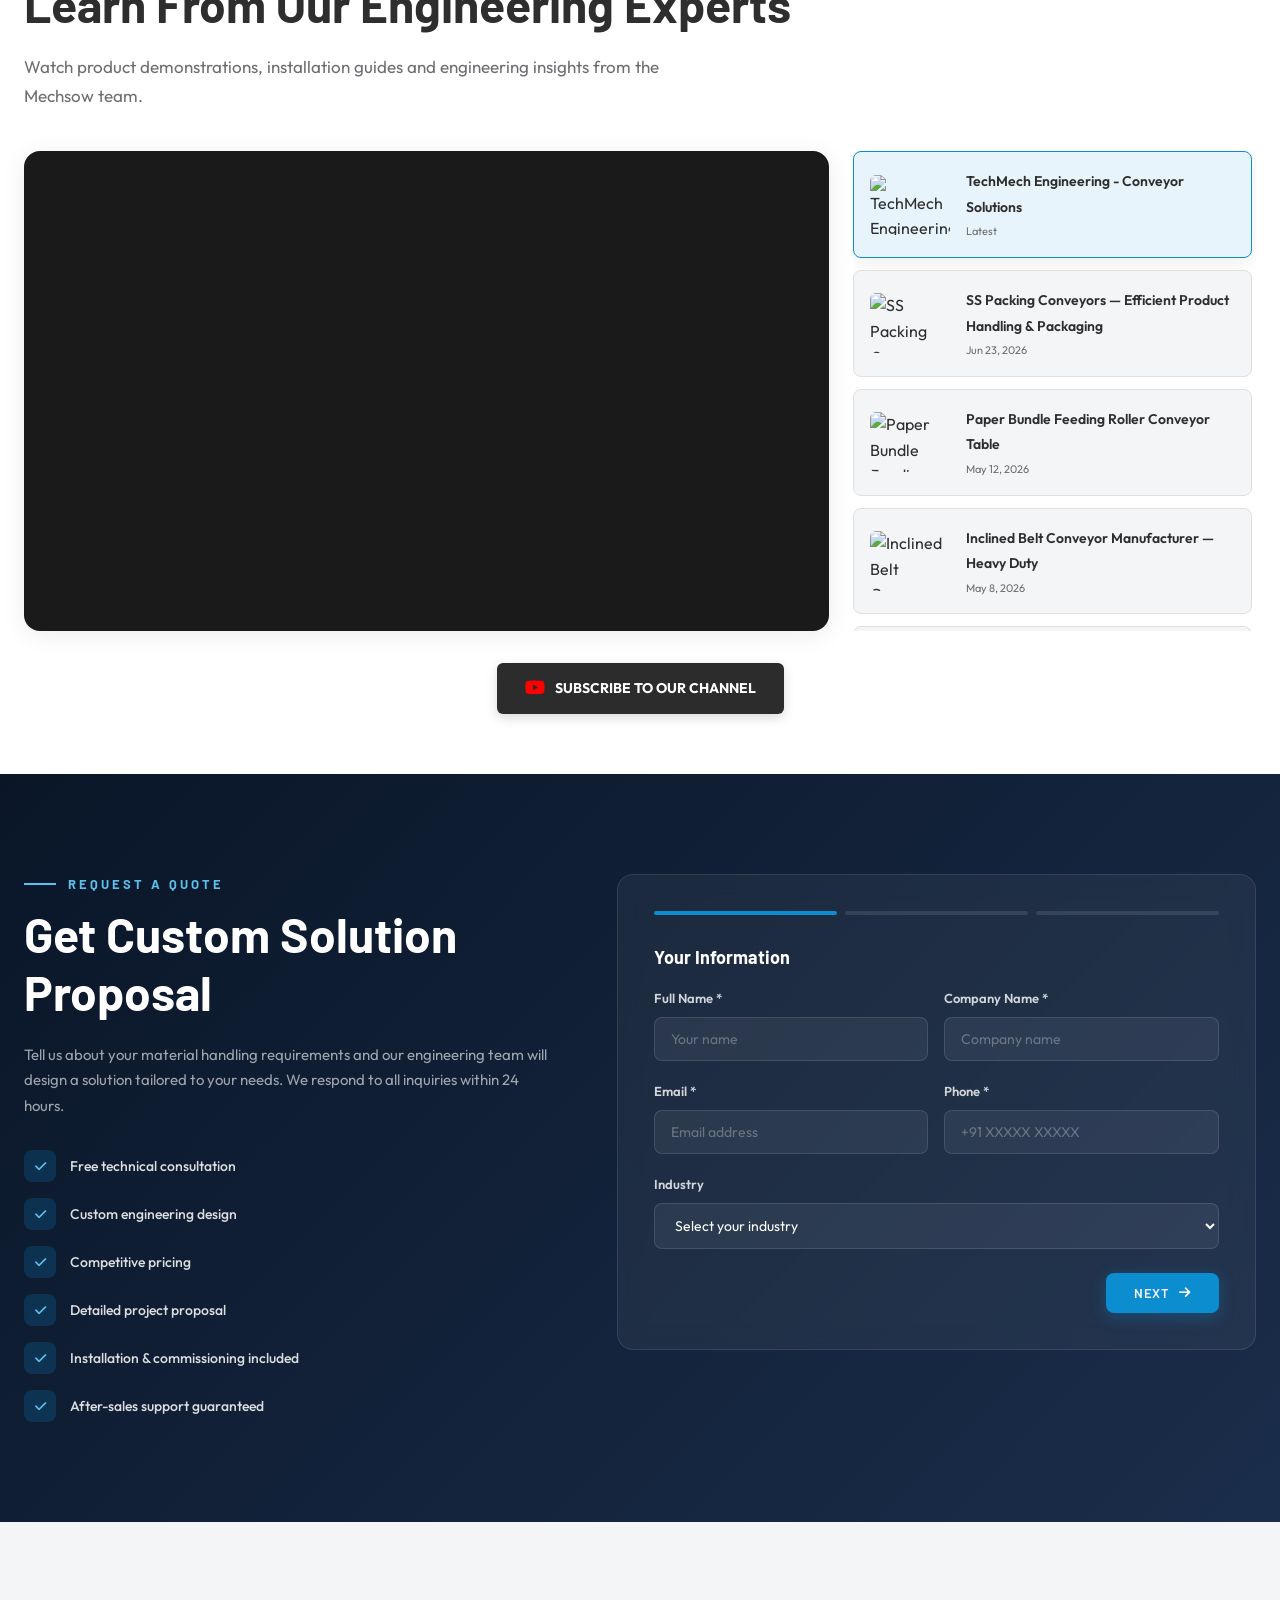
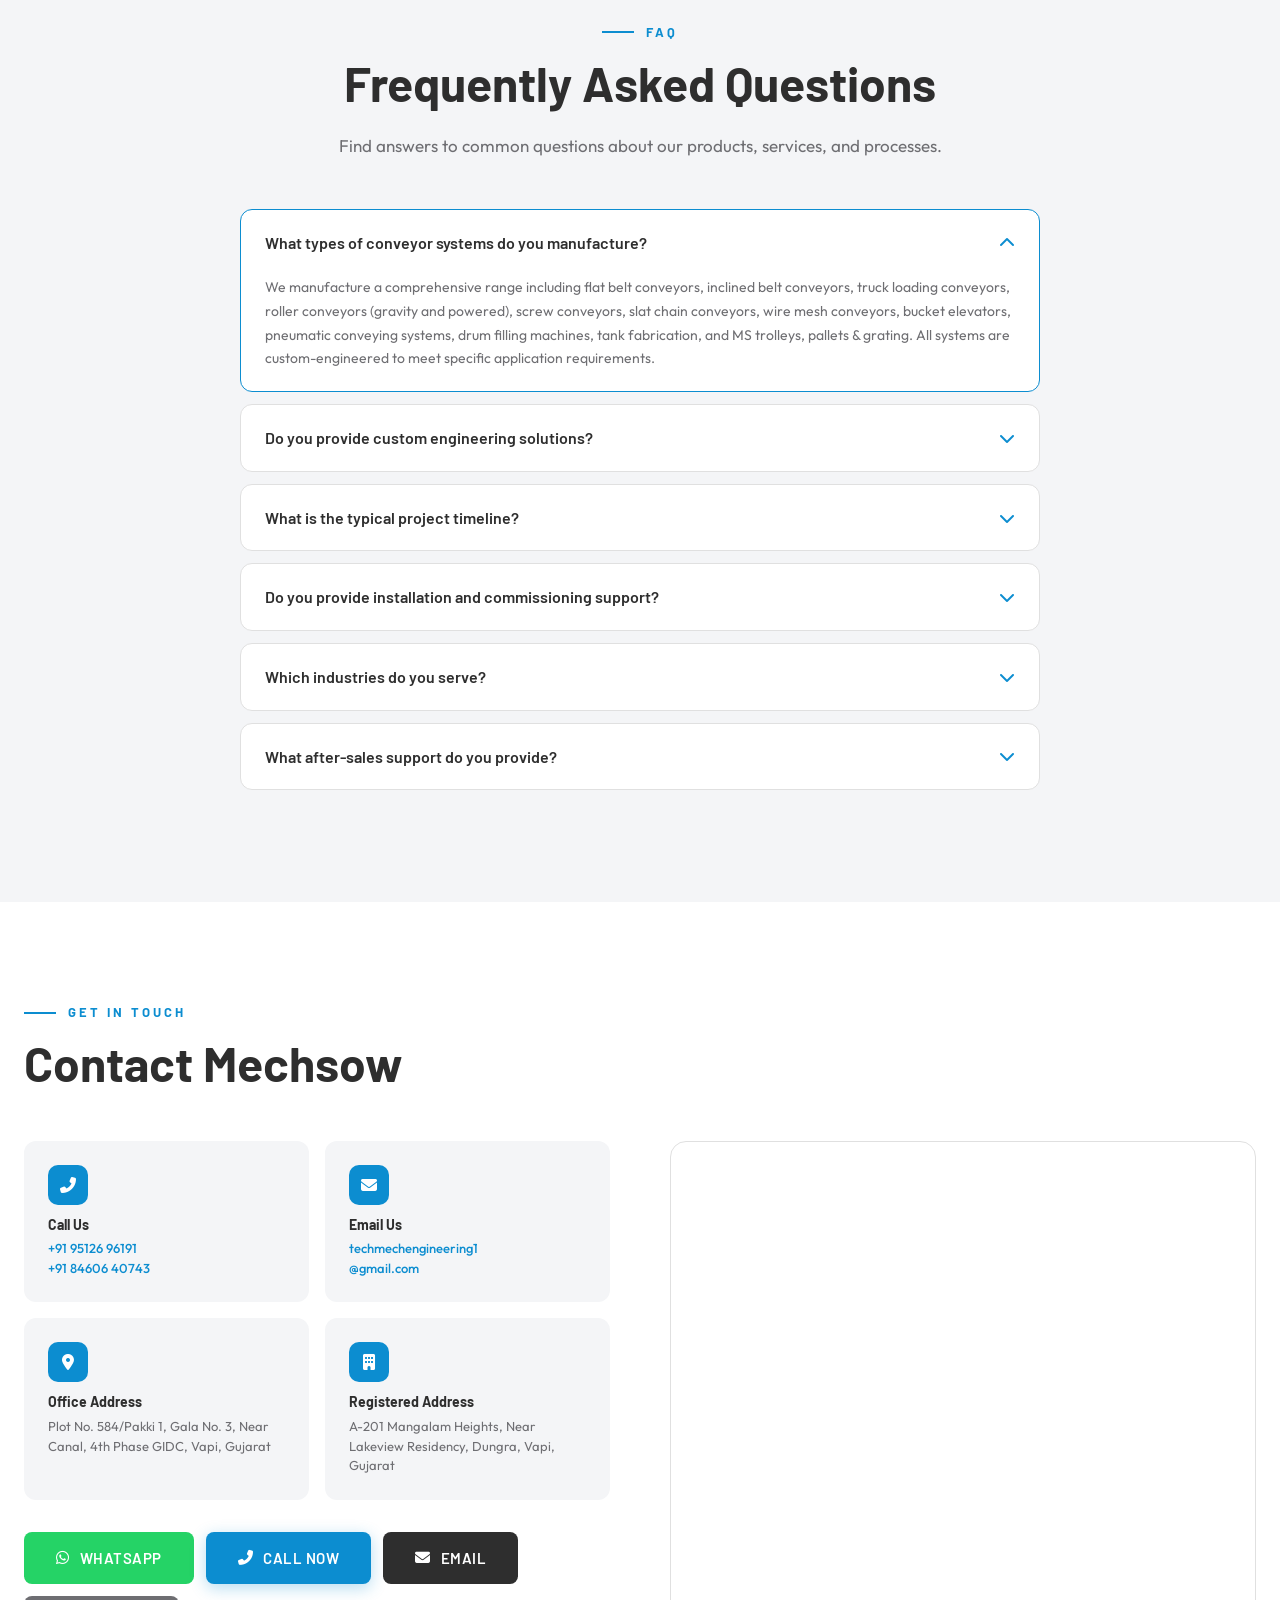
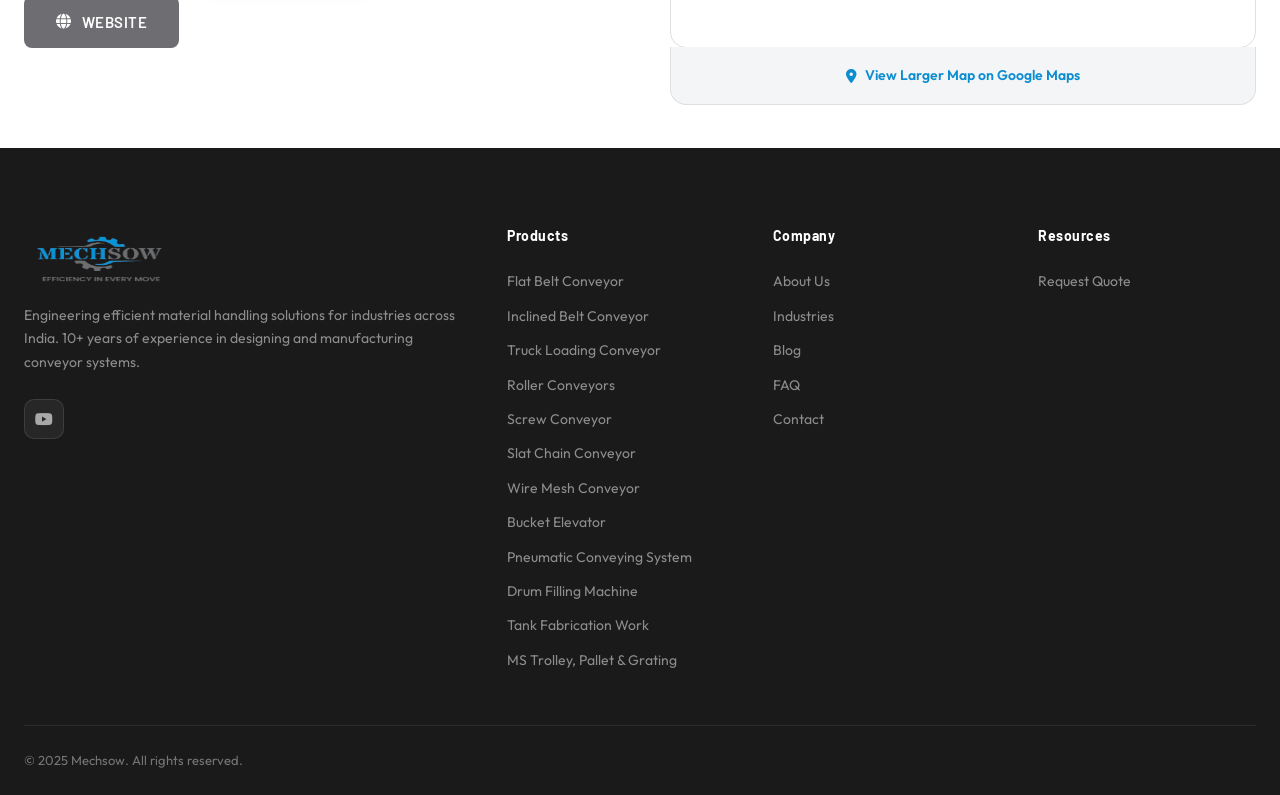
==== commit 313bc23e: "Replace About Mechsow section copy with client-approved text Swaps the two old About paragraphs on t" ====
--- a/index.html
+++ b/index.html
@@ -593,8 +593,12 @@
       <div class="about-content reveal">
         <div class="section-label">About Mechsow</div>
         <h2 class="section-title">Building India's Material Handling Future</h2>
-        <p>Mechsow is a growing and reliable name in material handling and conveying systems based in Vapi, Gujarat. Backed by 10+ years of industry experience and 4+ years of company expertise, we specialize in designing and manufacturing high-performance conveying solutions.</p>
-        <p>Our focus is on delivering durable, cost-effective and high-performance solutions that improve operational efficiency and productivity for industries across India.</p>
+        <p>Mechsow, a brand by Techmech Engineering, is a growing and reliable name in material handling and conveying solutions, based in Vapi, Gujarat.</p>
+        <p>We specialize in the design and manufacturing of high-performance material handling systems engineered for demanding industrial applications.</p>
+        <p>Our product range includes belt conveyors, inclined conveyors, truck loading conveyors, screw conveyors, roller conveyors, bucket elevators, and customized conveying solutions. We also provide integrated solutions tailored to the specific requirements of different industries.</p>
+        <p>At Mechsow, our focus is on delivering reliable, durable, cost-effective, and efficient solutions that help industries improve productivity, reduce manual handling, and optimize material movement.</p>
+        <p>With a strong commitment to quality, engineering, and customer satisfaction, Mechsow aims to become a trusted material handling partner for industries across India.</p>
+        <p><strong>Mechsow — Efficiency in Every Move.</strong></p>
         <div class="about-products">
           <div class="about-product-item"><i class="fas fa-check-circle"></i> Flat Belt Conveyors</div>
           <div class="about-product-item"><i class="fas fa-check-circle"></i> Inclined Belt Conveyors</div>
